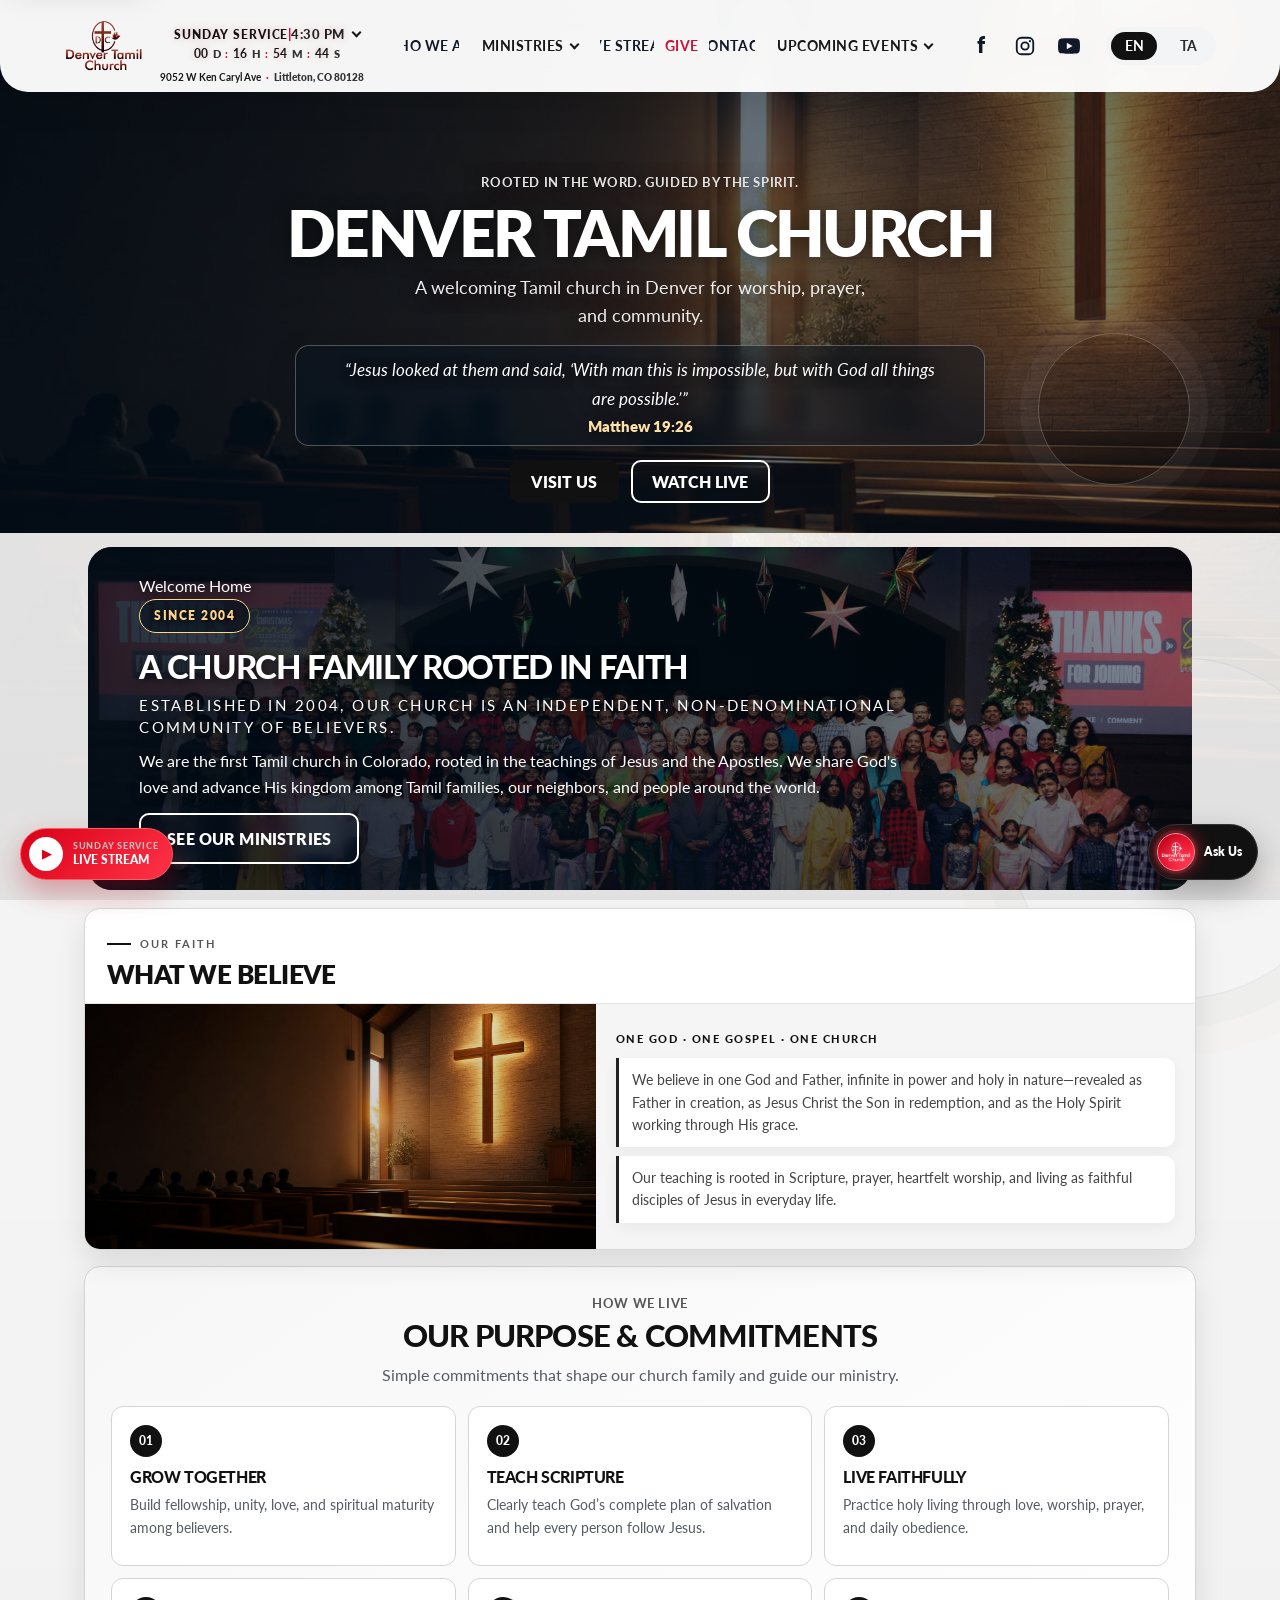
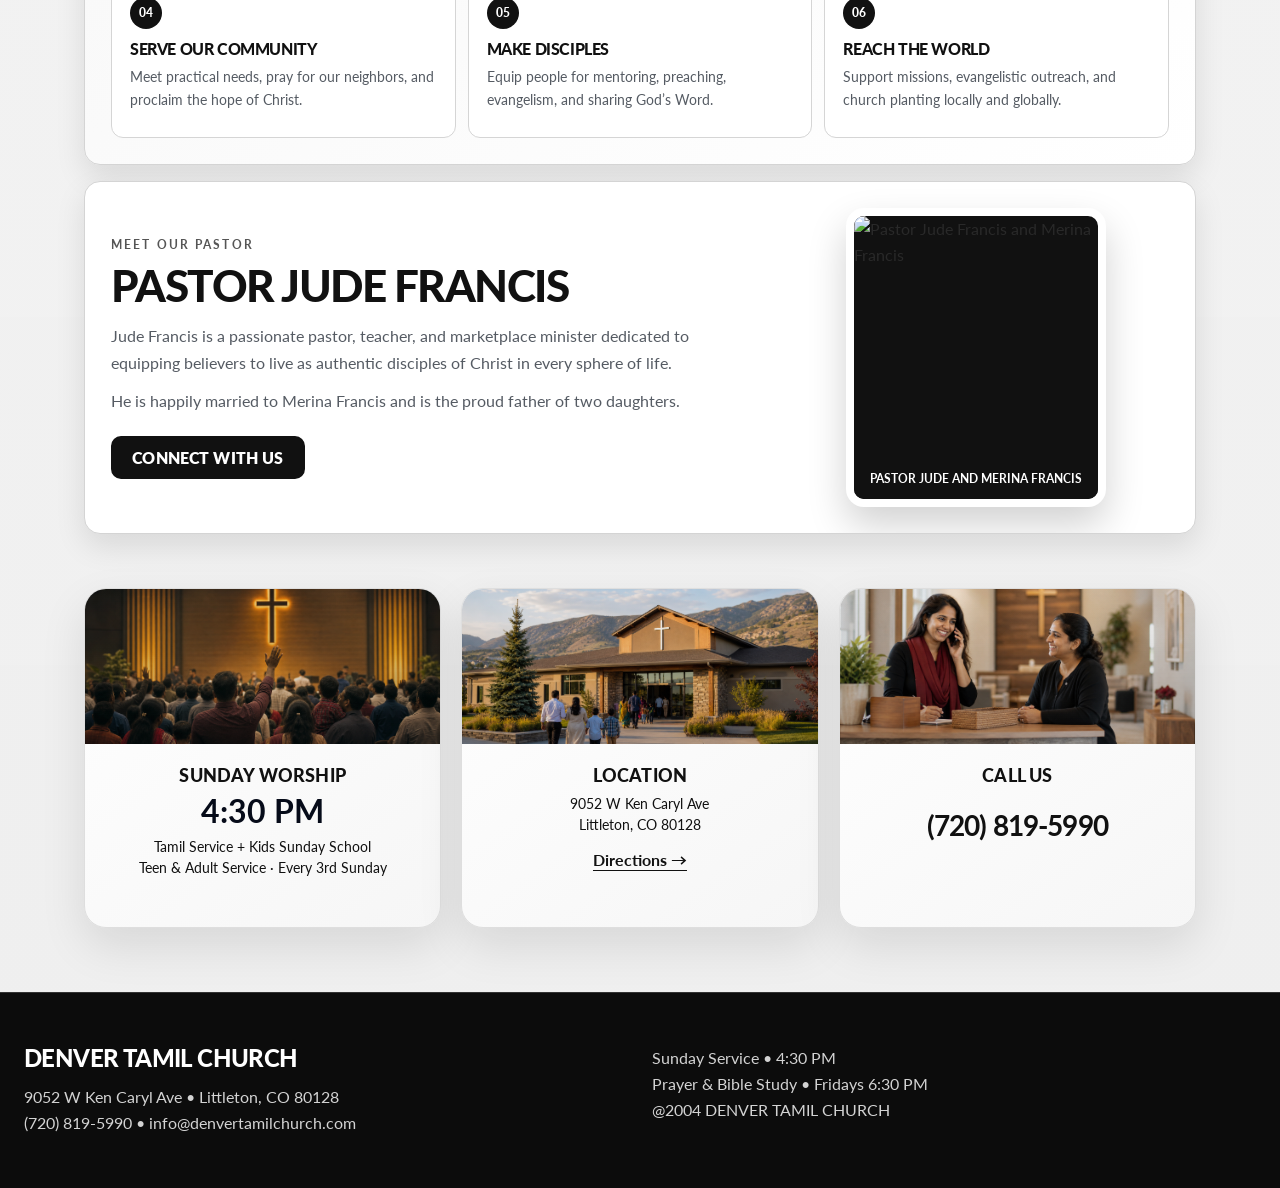
==== index.html @ b7443960 "832026" ====
<!DOCTYPE html>
<html lang="en">
  <head>
    <meta charset="UTF-8" />
    <meta name="viewport" content="width=device-width, initial-scale=1.0" />
    <title>Denver Tamil Church</title>
    <meta
      name="description"
      content="Denver Tamil Church is a welcoming Tamil church in Denver for worship, prayer, and community."
    />
    <link rel="preconnect" href="https://fonts.googleapis.com" />
    <link rel="preconnect" href="https://fonts.gstatic.com" crossorigin />
    <link
      href="https://fonts.googleapis.com/css2?family=Lato:wght@400;700;800;900&display=swap"
      rel="stylesheet"
    />
    <link rel="icon" href="favicon.ico" type="image/x-icon" />
    <link rel="stylesheet" href="styles.css" />
    <link rel="stylesheet" href="design-system.css" />
  </head>
  <body>
    <a class="skip-link" href="#main-content">Skip to content</a>
    <header class="hero">
      <div class="header-top">
        <div class="brand-wrapper">
          <a class="brand" href="index.html">
            <img class="logo" src="lOGO.png" alt="Denver Tamil Church logo" width="142" height="94" />
          </a>
        </div>
        <div class="lang-card">
            <button class="lang-btn active" type="button" data-lang="en">EN</button>
            <button class="lang-btn" type="button" data-lang="ta">TA</button>
        </div>
      </div>
      <nav class="navbar">
        <div class="nav-links">
          <a class="nav-link nav-link--active" href="index.html"><span class="lang" data-lang="en">Who We Are</span><span class="lang" data-lang="ta">நாங்கள் யார்</span></a>
          <a class="nav-link" href="missions.html"><span class="lang" data-lang="en">Missions and Ministries</span><span class="lang" data-lang="ta">மிஷன்கள் மற்றும் அமைச்சுகள்</span></a>
          <a class="nav-link" href="live.html"><span class="lang" data-lang="en">Live Stream</span><span class="lang" data-lang="ta">நேரலை</span></a>
          <a class="nav-link" href="give.html"><span class="lang" data-lang="en">GIVE</span><span class="lang" data-lang="ta">தானம்</span></a>
          <a class="nav-link" href="contact.html"><span class="lang" data-lang="en">Contact</span><span class="lang" data-lang="ta">தொடர்பு</span></a>
        </div>
        <div class="nav-actions">
          <div class="social-links">
            <a class="social-link" href="https://www.facebook.com/denver.tamilchurch01/" target="_blank" rel="noopener noreferrer" aria-label="Facebook">
              <span aria-hidden="true">f</span>
            </a>
            <a class="social-link" href="https://www.instagram.com/denver.tamilchurch01/" target="_blank" rel="noopener noreferrer" aria-label="Instagram">
              <span aria-hidden="true">★</span>
            </a>
            <a class="social-link" href="https://www.youtube.com/@TamilChurchDenver" target="_blank" rel="noopener noreferrer" aria-label="YouTube">
              <span aria-hidden="true">▶</span>
            </a>
          </div>
        </div>
      </nav>
      <div class="hero-content" id="home">
        <p class="eyebrow">
          <span class="lang" data-lang="en">Rooted in the Word. Guided by the Spirit.</span>
          <span class="lang" data-lang="ta">வாக்கில் வேர்தொடுத்து, ஆவியால் வழிநடத்தப்படுகிறது.</span>
        </p>
        <h1><span class="lang" data-lang="en">Denver Tamil Church</span><span class="lang" data-lang="ta">டென்வர் தமிழ் சமயம்</span></h1>
        <p class="hero-text">
          <span class="lang" data-lang="en">A welcoming Tamil church in Denver for worship, prayer, and community.</span>
          <span class="lang" data-lang="ta">வழிபாடு, பிரார்த்தனை மற்றும் சமூகத்திற்கான டென்வர் தமிழ் சமயம்.</span>
        </p>
        <blockquote class="hero-verse">
          <p>
            <span class="lang" data-lang="en">“Jesus looked at them and said, ‘With man this is impossible, but with God all things are possible.’”</span>
            <span class="lang" data-lang="ta">“இயேசு, அவர்களைப் பார்த்து: மனுஷரால் இது கூடாததுதான்; தேவனாலே எல்லாம் கூடும் என்றார்.”</span>
          </p>
          <cite><span class="lang" data-lang="en">Matthew 19:26</span><span class="lang" data-lang="ta">மத்தேயு 19:26</span></cite>
        </blockquote>
        <div class="hero-actions">
          <a href="contact.html" class="btn btn-primary">
            <span class="lang" data-lang="en">Visit Us</span>
            <span class="lang" data-lang="ta">எங்களை விசிட் செய்யவும்</span>
          </a>
          <a href="live.html" class="btn btn-secondary">
            <span class="lang" data-lang="en">Watch Live</span>
            <span class="lang" data-lang="ta">நேரலை பார்க்க</span>
          </a>
        </div>
      </div>
    </header>
    <main id="main-content">
      <section class="page-featured home-featured" aria-labelledby="church-family-title">
        <div class="page-featured-content">
          <p class="home-welcome-title"><span class="lang" data-lang="en">Welcome Home</span><span class="lang" data-lang="ta">வீட்டிற்கு வரவேற்கிறோம்</span></p>
          <span class="home-featured-badge"><span class="lang" data-lang="en">Since 2004</span><span class="lang" data-lang="ta">2004 முதல்</span></span>
          <h2 id="church-family-title"><span class="lang" data-lang="en">A church family rooted in faith</span><span class="lang" data-lang="ta">விசுவாசத்தில் வேரூன்றிய சபைக் குடும்பம்</span></h2>
          <p class="page-featured-caption"><span class="lang" data-lang="en">Established in 2004, our church is an independent, non-denominational community of believers.</span><span class="lang" data-lang="ta">2004 இல் நிறுவப்பட்ட எங்கள் சபை, தன்னாட்சி கொண்ட பிரிவுசாரா விசுவாசிகளின் சமூகமாகும்.</span></p>
          <p><span class="lang" data-lang="en">We are the first Tamil church in Colorado, rooted in the teachings of Jesus and the Apostles. We share God's love and advance His kingdom among Tamil families, our neighbors, and people around the world.</span><span class="lang" data-lang="ta">கொலராடோவின் முதல் தமிழ் சபையாக, இயேசுவின் போதனைகளில் வேரூன்றி, தமிழ் குடும்பங்கள், நமது அயலார் மற்றும் உலக மக்களிடையே தேவனுடைய அன்பைப் பகிர்கிறோம்.</span></p>
          <a class="btn btn-secondary" href="ministry.html">
            <span class="lang" data-lang="en">See Our Ministries</span>
            <span class="lang" data-lang="ta">எங்கள் ஊழியங்களைப் பாருங்கள்</span>
          </a>
        </div>
      </section>
      <section class="section live" id="live">
        <div class="live-content">
          <div>
            <p class="eyebrow"><span class="lang" data-lang="en">Live Stream</span><span class="lang" data-lang="ta">நேரலை</span></p>
            <h2><span class="lang" data-lang="en">Watch our live YouTube stream and recent worship service.</span><span class="lang" data-lang="ta">எங்கள் நேரலை YouTube சேனலும் சமீபத்திய வழிபாட்டு சேவையும் பாருங்கள்.</span></h2>
            <a class="btn btn-primary" href="https://www.youtube.com/@TamilChurchDenver/streams" target="_blank" rel="noopener noreferrer">
              <span class="btn-icon" aria-hidden="true">▶</span>
              <span class="lang" data-lang="en">Go to Live Stream</span>
              <span class="lang" data-lang="ta">நேரலைக்குச் செல்லவும்</span>
            </a>
          </div>
          <div class="live-details video-card">
            <a class="video-link" href="https://www.youtube.com/watch?v=2ilvyL0i358" target="_blank" rel="noopener noreferrer">
              <span class="live-badge"><span class="lang" data-lang="en">Upcoming</span><span class="lang" data-lang="ta">வரவிருக்கும்</span></span>
              <img class="live-thumbnail" src="https://img.youtube.com/vi/2ilvyL0i358/maxresdefault.jpg" alt="Latest Denver Tamil Church live stream" width="1280" height="720" loading="lazy" />
            </a>
            <div class="video-card-content">
              <h3><span class="lang" data-lang="en">Upcoming Sunday Service</span><span class="lang" data-lang="ta">அடுத்த ஞாயிற்றுக் கூட்டம்</span></h3>
              <p><span class="lang" data-lang="en">Scheduled worship from Tamil Church Denver on August 2, 2026.</span><span class="lang" data-lang="ta">2026 ஆகஸ்ட் 2 அன்று தமிழ் சர்ச்சு டென்வரில் திட்டமிடப்பட்ட வழிபாடு.</span></p>
              <a class="link-btn" href="https://www.youtube.com/@TamilChurchDenver/streams" target="_blank" rel="noopener noreferrer">
                <span class="btn-icon" aria-hidden="true">▶</span>
                <span class="lang" data-lang="en">Open Stream Page</span>
                <span class="lang" data-lang="ta">நேரலை பக்கத்தை திறக்கவும்</span>
              </a>
            </div>
          </div>
        </div>
      </section>
      <section class="quick-info" aria-label="Church quick information">
        <article class="quick-info-card">
          <span class="quick-info-icon" aria-hidden="true">◷</span>
          <h2><span class="lang" data-lang="en">Sunday Worship</span><span class="lang" data-lang="ta">ஞாயிறு ஆராதனை</span></h2>
          <strong>4:30 PM</strong>
          <p><span class="lang" data-lang="en">Tamil Service + Kids Sunday School<br />Teen &amp; Adult Service · Every 3rd Sunday</span><span class="lang" data-lang="ta">தமிழ் ஆராதனை + குழந்தைகள் ஞாயிறு பள்ளி<br />இளைஞர் மற்றும் பெரியோர் ஆராதனை · ஒவ்வொரு 3-வது ஞாயிறு</span></p>
        </article>
        <article class="quick-info-card">
          <span class="quick-info-icon" aria-hidden="true">⌖</span>
          <h2><span class="lang" data-lang="en">Location</span><span class="lang" data-lang="ta">இடம்</span></h2>
          <p>9052 W Ken Caryl Ave<br />Littleton, CO 80128</p>
          <a href="https://www.google.com/maps/search/?api=1&amp;query=9052+W+Ken+Caryl+Ave%2C+Littleton%2C+CO+80128" target="_blank" rel="noopener noreferrer"><span class="lang" data-lang="en">Directions →</span><span class="lang" data-lang="ta">வழிகாட்டுதல் →</span></a>
        </article>
        <article class="quick-info-card">
          <span class="quick-info-icon" aria-hidden="true">☎</span>
          <h2><span class="lang" data-lang="en">Call Us</span><span class="lang" data-lang="ta">எங்களை அழையுங்கள்</span></h2>
          <a class="quick-info-phone" href="tel:+17208195990">(720) 819-5990</a>
        </article>
      </section>
      <section class="section features">
        <article class="feature-card" tabindex="0">
          <span class="card-icon" aria-hidden="true">🙏</span>
          <h3><span class="lang" data-lang="en">Sunday Service</span><span class="lang" data-lang="ta">ஞாயிற்றுக் கூட்டம்</span></h3>
          <p><span class="lang" data-lang="en">4:30 PM · Tamil worship and kids ministry.</span><span class="lang" data-lang="ta">மாலை 4:30 · தமிழ் வழிபாடு மற்றும் குழந்தைகள் சேவை.</span></p>
          <a class="card-action" href="#home-beliefs"><span class="lang" data-lang="en">Learn More</span><span class="lang" data-lang="ta">மேலும்</span></a>
        </article>
        <article class="feature-card" tabindex="0">
          <span class="card-icon" aria-hidden="true">▶</span>
          <h3><span class="lang" data-lang="en">Live Stream</span><span class="lang" data-lang="ta">நேரலை</span></h3>
          <p><span class="lang" data-lang="en">Watch worship, prayer, and teaching online.</span><span class="lang" data-lang="ta">வழிபாடு, பிரார்த்தனை மற்றும் போதனையை ஆன்லைனில் பாருங்கள்.</span></p>
          <a class="card-action" href="#live"><span class="lang" data-lang="en">Watch</span><span class="lang" data-lang="ta">பார்க்க</span></a>
        </article>
        <article class="feature-card" tabindex="0">
          <span class="card-icon" aria-hidden="true">🤝</span>
          <h3><span class="lang" data-lang="en">Outreach</span><span class="lang" data-lang="ta">விரிவுரை</span></h3>
          <p><span class="lang" data-lang="en">Serving Denver families with care and prayer.</span><span class="lang" data-lang="ta">பாராமரிப்பு மற்றும் பிரார்த்தனை மூலம் டென்வர் குடும்பங்களுக்கு சேவை செய்கிறோம்.</span></p>
          <a class="card-action" href="contact.html?subject=Mission#contact-form"><span class="lang" data-lang="en">Get Involved</span><span class="lang" data-lang="ta">சேர</span></a>
        </article>
      </section>
      <section class="section about" id="about">
        <div class="section-heading">
          <p class="eyebrow"><span class="lang" data-lang="en">Who We Are</span><span class="lang" data-lang="ta">நாங்கள் யார்</span></p>
          <h2><span class="lang" data-lang="en">A Tamil church in Denver for worship, prayer, and service.</span><span class="lang" data-lang="ta">வழிபாடு, பிரார்த்தனை மற்றும் சேவைக்காக டென்வரில் ஒரு தமிழ் சமயம்.</span></h2>
        </div>
        <div class="split-grid">
          <div>
            <p>
              <span class="lang" data-lang="en">We are a welcoming church where individuals and families grow in faith together.</span>
              <span class="lang" data-lang="ta">நாங்கள் தனிநபர்கள் மற்றும் குடும்பங்கள் ஒன்றாக நம்பிக்கையில் வளர கூடிய வரவேற்பு சமயம்.</span>
            </p>
            <p>
              <span class="lang" data-lang="en">Join us for real worship, clear teaching, and caring fellowship.</span>
              <span class="lang" data-lang="ta">உண்மையான வழிபாடு, தெளிவான போதிப்பு மற்றும் பராமரிக்கும் ஒன்றிணைப்பு ஆகியவற்றுக்கு எங்களைச் சேருங்கள்.</span>
            </p>
          </div>
          <div class="about-card">
            <h3><span class="lang" data-lang="en">Our Focus</span><span class="lang" data-lang="ta">எங்கள் கவனம்</span></h3>
            <ul>
              <li><span class="lang" data-lang="en">Worship with heart</span><span class="lang" data-lang="ta">இதயமுள்ள வழிபாடு</span></li>
              <li><span class="lang" data-lang="en">Prayer-led ministry</span><span class="lang" data-lang="ta">பிரார்த்தனை வழிநடத்தும் சேவை</span></li>
              <li><span class="lang" data-lang="en">Kids and youth growth</span><span class="lang" data-lang="ta">குழந்தைகள் மற்றும் இளைஞர் வளர்ச்சி</span></li>
              <li><span class="lang" data-lang="en">Serving neighbors in love</span><span class="lang" data-lang="ta">அண்மைக்குள்ளவர்களை நேசத்துடன் சேவை செய்தல்</span></li>
            </ul>
          </div>
        </div>
      </section>
      <section class="section services" id="services">
        <div class="section-heading">
          <p class="eyebrow"><span class="lang" data-lang="en">Service Times</span><span class="lang" data-lang="ta">சேவை நேரங்கள்</span></p>
          <h2><span class="lang" data-lang="en">Worship, prayer, and study for every age.</span><span class="lang" data-lang="ta">ஒவ்வொரு வயதிற்கும் வழிபாடு, பிரார்த்தனை மற்றும் படிப்பு.</span></h2>
        </div>
        <div class="service-grid">
          <article class="service-card" tabindex="0">
            <span class="card-icon" aria-hidden="true">⛪</span>
            <h3><span class="lang" data-lang="en">Sunday Worship</span><span class="lang" data-lang="ta">ஞாயிற்றுக்கிழமை வழிபாடு</span></h3>
            <p>4:30 PM</p>
            <span class="lang" data-lang="en">Tamil service with Kids Sunday School.</span>
            <span class="lang" data-lang="ta">குழந்தைகள் பாடத்துடன் தமிழ் சேவை.</span>
            <a class="card-action" href="#services"><span class="lang" data-lang="en">Details</span><span class="lang" data-lang="ta">விவரம்</span></a>
          </article>
          <article class="service-card" tabindex="0">
            <span class="card-icon" aria-hidden="true">🕊️</span>
            <h3><span class="lang" data-lang="en">Prayer & Study</span><span class="lang" data-lang="ta">பிரார்த்தனை மற்றும் படிப்பு</span></h3>
            <p>Fridays · 6:30 PM</p>
            <span class="lang" data-lang="en">Pray together and grow in God’s Word.</span>
            <span class="lang" data-lang="ta">கடவுளின் வார்த்தையில் ஒன்றாக பிரார்த்தனை செய்து வளருங்கள்.</span>
            <a class="card-action" href="contact.html"><span class="lang" data-lang="en">Join Us</span><span class="lang" data-lang="ta">இணையுங்கள்</span></a>
          </article>
          <article class="service-card" tabindex="0">
            <span class="card-icon" aria-hidden="true">👨‍👩‍👧‍👦</span>
            <h3><span class="lang" data-lang="en">Family & Youth</span><span class="lang" data-lang="ta">குடும்பம் & இளைஞர்</span></h3>
            <p><span class="lang" data-lang="en">Monthly groups</span><span class="lang" data-lang="ta">மாதாந்திர குழுக்கள்</span></p>
            <span class="lang" data-lang="en">Care, fellowship, and Biblical teaching.</span>
            <span class="lang" data-lang="ta">பராமரிப்பு, கூட்டு வாழ்வு மற்றும் பைபிள் போதனை.</span>
            <a class="card-action" href="contact.html?subject=General%20Ministry%20Request#contact-form"><span class="lang" data-lang="en">Get Involved</span><span class="lang" data-lang="ta">பங்கேற்க</span></a>
          </article>
        </div>
      </section>
      <div class="home-who-content">
        <section class="home-beliefs" id="home-beliefs">
          <div class="home-who-heading">
            <p class="eyebrow"><span class="lang" data-lang="en">Our Faith</span><span class="lang" data-lang="ta">எங்கள் விசுவாசம்</span></p>
            <h2><span class="lang" data-lang="en">What We Believe</span><span class="lang" data-lang="ta">நாங்கள் நம்புவது</span></h2>
          </div>
          <div class="home-beliefs-layout">
            <div class="home-beliefs-image" role="img" aria-label="Cross inside a church sanctuary"></div>
            <div class="home-beliefs-copy">
              <span class="home-who-kicker"><span class="lang" data-lang="en">One God · One Gospel · One Church</span><span class="lang" data-lang="ta">ஒரே தேவன் · ஒரே சுவிசேஷம் · ஒரே சபை</span></span>
              <p><span class="lang" data-lang="en">We believe in one God and Father, infinite in power and holy in nature—revealed as Father in creation, as Jesus Christ the Son in redemption, and as the Holy Spirit working through His grace.</span><span class="lang" data-lang="ta">வல்லமையில் எல்லையற்றவரும் இயல்பில் பரிசுத்தருமான ஒரே தேவனையும் பிதாவையும் நாங்கள் நம்புகிறோம்—படைப்பில் பிதாவாகவும், மீட்பில் குமாரனாகிய இயேசு கிறிஸ்துவாகவும், கிருபையில் பரிசுத்த ஆவியாகவும் அவர் வெளிப்படுகிறார்.</span></p>
              <p><span class="lang" data-lang="en">Our teaching is rooted in Scripture, prayer, heartfelt worship, and living as faithful disciples of Jesus in everyday life.</span><span class="lang" data-lang="ta">எங்கள் போதனை வேதாகமம், ஜெபம், இதயப்பூர்வமான ஆராதனை மற்றும் அன்றாட வாழ்வில் இயேசுவின் உண்மையான சீடர்களாக வாழ்வதில் வேரூன்றியுள்ளது.</span></p>
            </div>
          </div>
        </section>

        <section class="home-commitments">
          <div class="home-who-heading">
            <p class="eyebrow"><span class="lang" data-lang="en">How We Live</span><span class="lang" data-lang="ta">நாங்கள் வாழும் விதம்</span></p>
            <h2><span class="lang" data-lang="en">Our Purpose & Commitments</span><span class="lang" data-lang="ta">எங்கள் நோக்கம் மற்றும் அர்ப்பணிப்புகள்</span></h2>
            <p><span class="lang" data-lang="en">Simple commitments that shape our church family and guide our ministry.</span><span class="lang" data-lang="ta">எங்கள் சபைக் குடும்பத்தை வடிவமைத்து ஊழியத்தை வழிநடத்தும் எளிய அர்ப்பணிப்புகள்.</span></p>
          </div>
          <div class="home-commitment-grid">
            <article><span>01</span><h3><span class="lang" data-lang="en">Grow Together</span><span class="lang" data-lang="ta">ஒன்றாக வளர்வோம்</span></h3><p><span class="lang" data-lang="en">Build fellowship, unity, love, and spiritual maturity among believers.</span><span class="lang" data-lang="ta">விசுவாசிகளிடையே ஐக்கியம், ஒற்றுமை, அன்பு மற்றும் ஆவிக்குரிய முதிர்ச்சியை வளர்ப்போம்.</span></p></article>
            <article><span>02</span><h3><span class="lang" data-lang="en">Teach Scripture</span><span class="lang" data-lang="ta">வேதாகமத்தை போதிப்போம்</span></h3><p><span class="lang" data-lang="en">Clearly teach God’s complete plan of salvation and help every person follow Jesus.</span><span class="lang" data-lang="ta">தேவனுடைய முழுமையான இரட்சிப்பின் திட்டத்தை தெளிவாக போதித்து ஒவ்வொருவரும் இயேசுவைப் பின்பற்ற உதவுவோம்.</span></p></article>
            <article><span>03</span><h3><span class="lang" data-lang="en">Live Faithfully</span><span class="lang" data-lang="ta">உண்மையுடன் வாழ்வோம்</span></h3><p><span class="lang" data-lang="en">Practice holy living through love, worship, prayer, and daily obedience.</span><span class="lang" data-lang="ta">அன்பு, ஆராதனை, ஜெபம் மற்றும் அன்றாட கீழ்ப்படிதலின் மூலம் பரிசுத்தமாக வாழ்வோம்.</span></p></article>
            <article><span>04</span><h3><span class="lang" data-lang="en">Serve Our Community</span><span class="lang" data-lang="ta">சமூகத்திற்கு சேவை செய்வோம்</span></h3><p><span class="lang" data-lang="en">Meet practical needs, pray for our neighbors, and proclaim the hope of Christ.</span><span class="lang" data-lang="ta">நடைமுறை தேவைகளை சந்தித்து, அயலாருக்காக ஜெபித்து, கிறிஸ்துவின் நம்பிக்கையை அறிவிப்போம்.</span></p></article>
            <article><span>05</span><h3><span class="lang" data-lang="en">Make Disciples</span><span class="lang" data-lang="ta">சீடர்களை உருவாக்குவோம்</span></h3><p><span class="lang" data-lang="en">Equip people for mentoring, preaching, evangelism, and sharing God’s Word.</span><span class="lang" data-lang="ta">வழிகாட்டுதல், பிரசங்கம், சுவிசேஷம் மற்றும் தேவ வார்த்தையை பகிர்வதற்கு மக்களை ஆயத்தப்படுத்துவோம்.</span></p></article>
            <article><span>06</span><h3><span class="lang" data-lang="en">Reach the World</span><span class="lang" data-lang="ta">உலகை சென்றடைவோம்</span></h3><p><span class="lang" data-lang="en">Support missions, evangelistic outreach, and church planting locally and globally.</span><span class="lang" data-lang="ta">உள்ளூரிலும் உலகளாவிய அளவிலும் மிஷன், சுவிசேஷ சேவை மற்றும் சபை நிறுவுதலை ஆதரிப்போம்.</span></p></article>
          </div>
        </section>

        <section class="home-pastor">
          <div class="home-pastor-copy">
            <p class="eyebrow"><span class="lang" data-lang="en">Meet Our Pastor</span><span class="lang" data-lang="ta">எங்கள் போதகரை சந்தியுங்கள்</span></p>
            <h2><span class="lang" data-lang="en">Pastor Jude Francis</span><span class="lang" data-lang="ta">போதகர் ஜூட் பிரான்சிஸ்</span></h2>
            <p><span class="lang" data-lang="en">Jude Francis is a passionate pastor, teacher, and marketplace minister dedicated to equipping believers to live as authentic disciples of Christ in every sphere of life.</span><span class="lang" data-lang="ta">ஜூட் பிரான்சிஸ் ஒரு ஆர்வமுள்ள போதகர், ஆசிரியர் மற்றும் பணியிட ஊழியர். வாழ்க்கையின் ஒவ்வொரு துறையிலும் கிறிஸ்துவின் உண்மையான சீடர்களாக வாழ விசுவாசிகளை ஆயத்தப்படுத்துவதில் அர்ப்பணிப்புடன் உள்ளார்.</span></p>
            <p><span class="lang" data-lang="en">He is happily married to Merina Francis and is the proud father of two daughters.</span><span class="lang" data-lang="ta">அவர் மெரினா பிரான்சிஸை மணந்தவர்; இரண்டு மகள்களின் பெருமைமிகு தந்தை.</span></p>
            <a class="btn btn-primary" href="contact.html#contact-form"><span class="lang" data-lang="en">Connect With Us</span><span class="lang" data-lang="ta">எங்களுடன் இணையுங்கள்</span></a>
          </div>
          <figure class="home-pastor-photo">
            <img src="https://www.denvertamilchurch.com/assets/images/Jude-Merina.jpg" alt="Pastor Jude Francis and Merina Francis" width="800" height="800" loading="lazy" />
            <figcaption><span class="lang" data-lang="en">Pastor Jude and Merina Francis</span><span class="lang" data-lang="ta">போதகர் ஜூட் மற்றும் மெரினா பிரான்சிஸ்</span></figcaption>
          </figure>
        </section>
      </div>
    </main>
    <footer class="footer" id="contact">
      <div>
        <h2>Denver Tamil Church</h2>
        <p><span class="lang" data-lang="en">9052 W Ken Caryl Ave • Littleton, CO 80128</span><span class="lang" data-lang="ta">9052 W Ken Caryl Ave • லிட்ட்ல்டன், CO 80128</span></p>
        <p>(720) 819-5990 • info@denvertamilchurch.com</p>
      </div>
      <div>
        <p><span class="lang" data-lang="en">Sunday Service • 4:30 PM</span><span class="lang" data-lang="ta">ஞாயிற்றுக்கிழமை சேவை • மாலை 4:30</span></p>
        <p><span class="lang" data-lang="en">Prayer & Bible Study • Fridays 6:30 PM</span><span class="lang" data-lang="ta">பிரார்த்தனை மற்றும் பைபிள் பயிற்சி • வெள்ளி மாலை 6:30</span></p>
        <p>@2004 DENVER TAMIL CHURCH</p>
      </div>
    </footer>
    <script src="script.js"></script>
  </body>
</html>
---- styles.css ----
:root {
  --bg: #eef6ff;
  --surface: #ffffff;
  --surface-soft: #f8fbff;
  --text: #0f172a;
  --muted: #475569;
  --primary: #2563eb;
  --primary-dark: #1d4ed8;
  --accent: #7c3aed;
  --border: #dbe7f0;
}
* {
  box-sizing: border-box;
  margin: 0;
  padding: 0;
}
body {
  font-family: 'Inter', sans-serif;
  color: var(--text);
  background: radial-gradient(circle at top, rgba(59, 130, 246, 0.14), rgba(255, 255, 255, 0.8)), var(--bg);
  line-height: 1.75;
  font-size: 16px;
  opacity: 0;
  transition: opacity 0.3s ease;
}
html {
  scroll-behavior: smooth;
}
img {
  max-width: 100%;
  display: block;
}
a {
  transition: color 0.2s ease, opacity 0.2s ease, transform 0.2s ease;
}
a:hover {
  opacity: 0.88;
}
.hero {
  position: relative;
  min-height: 100vh;
  display: flex;
  flex-direction: column;
  justify-content: center;
  background: linear-gradient(180deg, rgba(18, 25, 38, 0.76), rgba(18, 25, 38, 0.68)),
    url('https://images.unsplash.com/photo-1500530855697-b586d89ba3ee?auto=format&fit=crop&w=1620&q=80') center center / cover no-repeat;
  background-size: cover;
  background-blend-mode: overlay;
  color: white;
  padding: 24px 24px 40px;
}
main {
  max-width: 1120px;
  margin: 0 auto;
  padding: 0 18px 64px;
}
.page-header {
  background: linear-gradient(180deg, rgba(248, 250, 252, 0.96), rgba(255, 255, 255, 0.94));
  border-bottom: 1px solid rgba(148, 163, 184, 0.16);
  padding-bottom: 18px;
}
.page-nav {
  max-width: 1120px;
  margin: 0 auto;
  display: flex;
  justify-content: space-between;
  align-items: center;
  gap: 14px;
  padding: 14px 16px;
  background: rgba(255, 255, 255, 0.88);
  border-radius: 999px;
  border: 1px solid rgba(148, 163, 184, 0.16);
  box-shadow: 0 16px 40px rgba(15, 23, 42, 0.06);
  backdrop-filter: blur(12px);
}
.page-hero {
  max-width: 860px;
  margin: 0 auto 24px;
  text-align: center;
  padding: 24px 22px;
  background: linear-gradient(180deg, rgba(255, 255, 255, 0.98), rgba(248, 250, 252, 0.96));
  border: 1px solid rgba(148, 163, 184, 0.14);
  border-radius: 24px;
  box-shadow: 0 20px 60px rgba(15, 23, 42, 0.08);
}
.page-home-link {
  display: inline-flex;
  align-items: center;
  gap: 8px;
  color: var(--primary-dark);
  text-decoration: none;
  font-size: 0.92rem;
  margin-bottom: 12px;
  padding: 8px 12px;
  border-radius: 999px;
  background: rgba(37, 99, 235, 0.06);
}
.page-home-link:hover {
  color: var(--primary);
  background: rgba(37, 99, 235, 0.12);
}
.page-home-link span.icon {
  font-size: 0.95rem;
  line-height: 1;
}
.page-hero h1 {
  font-size: clamp(2.2rem, 3.5vw, 3.8rem);
  margin-bottom: 16px;
  letter-spacing: -0.04em;
}
.page-hero p {
  color: var(--muted);
  font-size: 0.98rem;
  max-width: 700px;
  margin: 0 auto;
}
.page-featured {
  max-width: 1120px;
  margin: 0 auto 34px;
  position: relative;
  border-radius: 32px;
  overflow: hidden;
  min-height: 260px;
  display: grid;
  align-items: center;
  background: url('https://images.unsplash.com/photo-1506084868230-bb9d95c24759?auto=format&fit=crop&w=1400&q=80') center/cover no-repeat;
}
.page-featured::after {
  content: '';
  position: absolute;
  inset: 0;
  background: linear-gradient(180deg, rgba(15, 23, 42, 0.32), rgba(15, 23, 42, 0.16));
}
.page-featured-bg {
  position: absolute;
  inset: 0;
  z-index: 0;
  background-position: center;
  background-size: cover;
  background-repeat: no-repeat;
  opacity: 0;
  transition: opacity 1.2s ease;
}
.page-featured-bg.active {
  opacity: 1;
}
.page-featured-content,
.page-hero {
  opacity: 0;
  transform: translateY(24px);
  transition: opacity 0.8s ease, transform 0.8s ease;
}
.is-loaded .page-featured-content,
.is-loaded .page-hero {
  opacity: 1;
  transform: translateY(0);
}
.page-featured-content {
  position: relative;
  z-index: 1;
  padding: 36px 42px;
  color: white;
}
.page-featured h2 {
  font-size: clamp(2rem, 2.6vw, 3.4rem);
  margin-bottom: 14px;
  letter-spacing: -0.04em;
}
.page-featured-caption {
  display: inline-block;
  margin-bottom: 16px;
  color: rgba(255, 255, 255, 0.82);
  font-size: 0.95rem;
  text-transform: uppercase;
  letter-spacing: 0.16em;
}
.page-featured p {
  max-width: 760px;
  color: rgba(255, 255, 255, 0.94);
  line-height: 1.8;
}
.page-featured .btn {
  margin-top: 22px;
  padding: 14px 26px;
}
.home-featured {
  margin: 18px auto 24px;
  min-height: 0;
}
.home-featured .page-featured-content {
  max-width: 880px;
  padding-block: clamp(34px, 5vw, 60px);
}
.home-featured-badge {
  display: inline-flex;
  align-items: center;
  min-height: 34px;
  margin-bottom: 15px;
  padding: 7px 14px;
  border: 1px solid rgba(246, 204, 132, .7);
  border-radius: 999px;
  color: #f6cc84;
  font-size: .72rem;
  font-weight: 800;
  letter-spacing: .13em;
  text-transform: uppercase;
}
.hero-content {
  max-width: 760px;
  margin: 160px auto 0;
  text-align: center;
  padding: 0 10px;
}
.features,
.service-grid,
.event-grid,
.detail-grid {
  display: grid;
  gap: 24px;
}
.features {
  grid-template-columns: repeat(3, minmax(0, 1fr));
  margin: 0 auto;
  padding: 0 18px 40px;
}
.service-grid,
.event-grid {
  grid-template-columns: repeat(3, minmax(0, 1fr));
  margin: 0 auto;
}
.detail-grid {
  grid-template-columns: repeat(2, minmax(0, 1fr));
  margin: 0 auto;
  max-width: 1120px;
  padding: 0 18px;
}
.feature-card,
.service-card,
.event-card,
.detail-card {
  background: linear-gradient(180deg, rgba(255,255,255,0.98), rgba(250,250,252,0.98));
  border: 1px solid rgba(148, 163, 184, 0.12);
  border-radius: 20px;
  padding: 22px;
  box-shadow: 0 8px 30px rgba(15, 23, 42, 0.06);
  position: relative;
  overflow: visible;
  transition: transform 0.28s cubic-bezier(.2,.9,.2,1), box-shadow 0.28s ease, border-color 0.28s ease;
}
.feature-card h3,
.service-card h3,
.event-card h3,
.detail-card h2 {
  margin-bottom: 12px;
  font-size: 1.16rem;
  display: flex;
  align-items: center;
  gap: 12px;
}
.feature-card p,
.service-card p,
.event-card p,
.detail-card p,
.feature-card span,
.service-card span,
.event-card span,
.detail-card span {
  color: var(--muted);
  line-height: 1.8;
}

.feature-card::before,
.service-card::before,
.event-card::before {
  content: '';
  position: absolute;
  left: -2px;
  top: 12px;
  bottom: 12px;
  width: 6px;
  border-radius: 6px;
  background: linear-gradient(180deg, rgba(37,99,235,0.9), rgba(124,58,237,0.9));
  box-shadow: 0 6px 18px rgba(37,99,235,0.06);
}

.card-icon {
  display: inline-flex;
  align-items: center;
  justify-content: center;
  width: 42px;
  height: 42px;
  border-radius: 10px;
  background: linear-gradient(135deg, rgba(37,99,235,0.12), rgba(124,58,237,0.08));
  color: var(--primary-dark);
  font-weight: 800;
  font-size: 1.05rem;
}

.feature-card:hover,
.service-card:hover,
.event-card:hover,
.feature-card:focus-within,
.service-card:focus-within,
.event-card:focus-within {
  transform: translateY(-6px) scale(1.01);
  box-shadow: 0 28px 80px rgba(15,23,42,0.12);
  border-color: rgba(124,58,237,0.22);
}

.feature-card .card-action,
.service-card .card-action,
.event-card .card-action {
  display: inline-flex;
  align-items: center;
  gap: 10px;
  margin-top: 14px;
  padding: 10px 14px;
  border-radius: 999px;
  text-decoration: none;
  background: rgba(124,58,237,0.06);
  color: var(--primary-dark);
  font-weight: 700;
  transition: background 0.18s ease, transform 0.18s ease;
}
.feature-card .card-action:hover { transform: translateY(-2px); background: rgba(124,58,237,0.12); }
.service-card,
.event-card,
.detail-card {
  min-height: 220px;
}
.feature-card {
  min-height: 170px;
}
.event-card .link-btn,
.detail-card .link-btn,
.feature-card .link-btn {
  margin-top: 18px;
}
.page-nav .nav-links a {
  color: var(--text);
  padding: 12px 16px;
  border-radius: 999px;
  border: 1px solid transparent;
  transition: background 0.2s ease, color 0.2s ease, border-color 0.2s ease;
}
.page-nav .nav-links a:hover {
  color: var(--primary-dark);
  background: rgba(37, 99, 235, 0.08);
  border-color: rgba(37, 99, 235, 0.16);
}
.page-nav .lang-switch {
  border-color: rgba(148, 163, 184, 0.22);
}
.page-section {
  padding-top: 38px;
}
.page-footer {
  background: #111827;
  color: white;
  padding: 42px 24px;
}
.page-footer h2,
.page-footer p,
.page-footer span {
  color: white;
}
.header-top {
  position: relative;
  width: 100%;
  max-width: 1120px;
  margin: 0 auto;
  display: flex;
  justify-content: space-between;
  align-items: center;
  padding: 14px 0;
  z-index: 1001;
  background: transparent;
  border-radius: 0;
  border: none;
}
.navbar,
.page-nav {
  max-width: 1120px;
  margin: 0 auto;
  display: flex;
  justify-content: space-between;
  align-items: center;
  gap: 18px;
}
.navbar {
  width: 100%;
  position: relative;
  top: auto;
  left: auto;
  transform: none;
  z-index: 1000;
  background: rgba(15, 23, 42, 0.32);
  border: 1px solid rgba(255, 255, 255, 0.18);
  backdrop-filter: blur(16px);
  padding: 14px 18px;
  border-radius: 999px;
}
.brand {
  display: inline-flex;
  align-items: center;
  gap: 12px;
  color: white;
  text-decoration: none;
}
.brand-text {
  display: flex;
  flex-direction: column;
  line-height: 1.05;
  font-weight: 700;
}
.brand-text .lang[data-lang="ta"] {
  font-size: 0.9rem;
  opacity: 0.85;
}
.lang-card {
  display: inline-flex;
  align-items: center;
  gap: 8px;
  background: rgba(255, 255, 255, 0.12);
  padding: 8px 14px;
  border-radius: 999px;
  border: 1px solid rgba(255, 255, 255, 0.18);
}
.lang-card .lang-btn {
  background: transparent;
  border: none;
  color: white;
  opacity: 0.88;
  padding: 6px 10px;
}
.lang-card .lang-btn.active,
.lang-card .lang-btn:hover {
  background: rgba(255, 255, 255, 0.16);
  opacity: 1;
}
.logo {
  height: 48px;
  width: auto;
}
.nav-links {
  display: flex;
  flex-wrap: wrap;
  gap: 14px;
  padding: 0;
}
.nav-links a {
  color: #f8fafc;
  text-decoration: none;
  font-weight: 700;
  padding: 10px 16px;
  border-radius: 999px;
  transition: background 0.2s ease, color 0.2s ease;
  white-space: nowrap;
}
.nav-links a:hover,
.nav-link--cta {
  background: rgba(255, 255, 255, 0.18);
  color: white;
}
.nav-link--cta {
  border: 1px solid rgba(255,255,255,0.4);
  color: #f43f5e;
}
.nav-link--cta:hover {
  background: rgba(244, 63, 94, 0.18);
  color: #fff;
}
.page-nav .nav-links a {
  color: var(--text);
  padding: 8px 10px;
  font-size: 0.92rem;
}
.nav-actions {
  display: flex;
  align-items: center;
  gap: 14px;
}
.social-links {
  display: flex;
  align-items: center;
  gap: 10px;
}
.social-link {
  display: inline-flex;
  align-items: center;
  justify-content: center;
  width: 34px;
  height: 34px;
  border-radius: 999px;
  background: rgba(255, 255, 255, 0.12);
  color: white;
  text-decoration: none;
  font-size: 0.95rem;
  font-weight: 700;
  opacity: 0.88;
  transition: transform 0.2s ease, background 0.2s ease, opacity 0.2s ease;
}
.social-link:hover {
  opacity: 1;
  transform: translateY(-1px);
  background: rgba(255, 255, 255, 0.18);
}
.lang-switch {
  display: inline-flex;
  align-items: center;
  gap: 6px;
  padding: 6px 10px;
  border-radius: 999px;
  border: 1px solid rgba(148, 163, 184, 0.24);
  background: rgba(255, 255, 255, 0.16);
}
.page-nav .lang-switch {
  background: rgba(255, 255, 255, 0.96);
}
.lang-btn {
  background: transparent;
  border: none;
  color: var(--text);
  padding: 8px 12px;
  min-width: 46px;
  border-radius: 999px;
  font-size: 0.85rem;
  font-weight: 700;
  cursor: pointer;
  transition: background 0.2s ease, color 0.2s ease, opacity 0.2s ease;
}
.page-nav .lang-btn {
  color: var(--text);
}
.lang-card .lang-btn {
  color: white;
  opacity: 0.9;
}
.lang-btn.active,
.lang-btn:hover {
  background: rgba(255, 255, 255, 0.92);
}
.page-nav .lang-btn.active,
.page-nav .lang-btn:hover {
  background: rgba(37, 99, 235, 0.08);
}
.lang {
  display: none;
}
.lang[data-lang="en"] {
  display: inline;
}
.hero-content {
  max-width: 760px;
  margin: 160px auto 0;
  text-align: center;
  padding: 0 12px;
}
.eyebrow {
  text-transform: uppercase;
  letter-spacing: 0.22em;
  color: #93c5fd;
  font-size: 0.82rem;
  font-weight: 700;
  margin-bottom: 18px;
}
.hero h1 {
  font-size: clamp(3rem, 5vw, 5.2rem);
  margin-bottom: 18px;
  letter-spacing: -0.04em;
}
.hero-text {
  font-size: 1.08rem;
  color: rgba(255, 255, 255, 0.92);
  margin-bottom: 32px;
}
.hero-actions {
  display: flex;
  justify-content: center;
  gap: 16px;
  flex-wrap: wrap;
}
.btn {
  display: inline-flex;
  align-items: center;
  gap: 10px;
  padding: 14px 24px;
  border-radius: 999px;
  text-decoration: none;
  font-weight: 700;
  transition: transform 0.2s ease, box-shadow 0.2s ease;
}
.btn-icon {
  display: inline-flex;
  align-items: center;
  justify-content: center;
  width: 1.6em;
  height: 1.6em;
  border-radius: 999px;
  background: rgba(255, 255, 255, 0.18);
  color: white;
  font-size: 0.9rem;
}
.btn:hover {
  transform: translateY(-2px);
  box-shadow: 0 14px 30px rgba(0, 0, 0, 0.14);
}
.btn-primary {
  background: var(--primary);
  color: white;
}
.btn-secondary {
  background: rgba(255, 255, 255, 0.12);
  border: 1px solid rgba(255, 255, 255, 0.28);
  color: white;
}
.page-featured .btn-secondary {
  background: rgba(255, 255, 255, 0.92);
  color: var(--text);
  border-color: rgba(148, 163, 184, 0.2);
}
.section {
  max-width: 1120px;
  margin: 0 auto;
  padding: 64px 24px;
  background: transparent;
  border: none;
  box-shadow: none;
}
main.page-section section {
  background: rgba(255, 255, 255, 0.92);
  border: 1px solid rgba(148, 163, 184, 0.16);
  border-radius: 28px;
  box-shadow: 0 24px 70px rgba(15, 23, 42, 0.06);
  padding: 36px;
  margin-bottom: 28px;
}
main.page-section section:last-child {
  margin-bottom: 0;
}
main.page-section section h2 {
  font-size: clamp(1.8rem, 2.2vw, 2.6rem);
  margin-bottom: 18px;
}
main.page-section section p,
main.page-section section ul {
  color: var(--muted);
  line-height: 1.9;
  font-size: 1rem;
}
main.page-section section ul {
  display: grid;
  gap: 16px;
  list-style: none;
  padding: 0;
  margin: 0;
}
main.page-section section ul li {
  background: var(--surface-soft);
  border: 1px solid rgba(37, 99, 235, 0.12);
  border-radius: 20px;
  padding: 20px 22px;
}
main.page-section section ul li span {
  display: block;
}
.purpose-section {
  background: rgba(255, 255, 255, 0.92);
  border: 1px solid rgba(148, 163, 184, 0.16);
  border-radius: 28px;
  padding: 30px 28px;
  box-shadow: 0 24px 60px rgba(15, 23, 42, 0.05);
  margin-bottom: 28px;
}
.purpose-grid {
  display: grid;
  gap: 18px;
}
.purpose-item {
  display: grid;
  grid-template-columns: auto 1fr;
  gap: 18px;
  align-items: flex-start;
  padding: 16px 0;
  border-bottom: 1px solid rgba(148, 163, 184, 0.16);
}
.purpose-item:last-child {
  border-bottom: none;
}
.purpose-index {
  width: 46px;
  height: 46px;
  display: inline-flex;
  align-items: center;
  justify-content: center;
  border-radius: 999px;
  background: rgba(37, 99, 235, 0.12);
  color: var(--primary-dark);
  font-weight: 800;
}
.purpose-item p {
  margin: 0;
  color: var(--muted);
  line-height: 1.8;
  font-size: 1rem;
}
.section-heading {
  text-align: center;
  margin-bottom: 38px;
}
.section-heading h2 {
  font-size: clamp(1.8rem, 2.4vw, 2.8rem);
}
.about {
  background: #fff6ef;
  border-radius: 28px;
}
.split-grid {
  display: grid;
  grid-template-columns: 1.4fr 1fr;
  gap: 28px;
  align-items: start;
}
.about-card {
  display: grid;
  gap: 16px;
  justify-items: center;
}
.about-card img {
  width: 100%;
  border-radius: 24px;
  object-fit: cover;
}
.about-caption {
  margin: 0;
  color: var(--muted);
  font-size: 0.95rem;
  text-align: center;
}
.about-card ul {
  display: grid;
  gap: 12px;
}
.about-card li {
  list-style: none;
  position: relative;
  padding-left: 24px;
}
.about-card li::before {
  content: '✓';
  position: absolute;
  left: 0;
  color: var(--primary);
}
.live {
  background: rgba(255, 255, 255, 0.94);
  border-radius: 28px;
  border: 1px solid rgba(148, 163, 184, 0.14);
  box-shadow: 0 18px 40px rgba(15, 23, 42, 0.06);
  padding: 28px;
  color: var(--text);
}
.live h2 {
  color: var(--text);
  font-size: clamp(1.75rem, 2.3vw, 2.2rem);
  margin-bottom: 16px;
}
.live p {
  color: var(--muted);
  font-size: 0.98rem;
  margin-bottom: 22px;
}
.video-card {
  display: grid;
  gap: 0;
  padding: 0;
  background: var(--surface);
  border-radius: 20px;
  overflow: hidden;
  box-shadow: 0 18px 40px rgba(15, 23, 42, 0.08);
  border: 1px solid rgba(148, 163, 184, 0.12);
}
.video-card .video-card-content {
  padding: 20px 20px 22px;
}
.video-link::before {
  content: '';
  position: absolute;
  inset: 0;
  background: linear-gradient(180deg, rgba(15, 23, 42, 0.14), rgba(15, 23, 42, 0.04));
  pointer-events: none;
}
.live .btn-primary {
  background: var(--primary);
  color: white;
  border: none;
  box-shadow: 0 16px 30px rgba(37, 99, 235, 0.2);
}
.live .btn-primary:hover {
  background: var(--primary-dark);
}
.live-content {
  display: grid;
  grid-template-columns: 1.45fr 1fr;
  gap: 32px;
  align-items: stretch;
}
.live-content--integrated {
  grid-template-columns: minmax(0, 1fr);
  max-width: 900px;
  margin: 0 auto;
}
.live-player {
  overflow: hidden;
  border: 1px solid rgba(11, 95, 120, .18);
  border-radius: 18px;
  background: #071b2b;
  box-shadow: 0 18px 42px rgba(20, 33, 61, .15);
}
.live-player iframe {
  display: block;
  width: 100%;
  aspect-ratio: 16 / 9;
  border: 0;
}
.live-player-note a { color: #f6cc84; font-weight: 700; }
.live-player-note {
  margin: 0 !important;
  padding: 12px 18px;
  color: rgba(255,255,255,.82) !important;
  font-size: .88rem !important;
  text-align: center;
}
.video-card {
  display: grid;
  gap: 18px;
  padding: 0;
  background: rgba(255, 255, 255, 0.96);
  border-radius: 24px;
  overflow: hidden;
  box-shadow: 0 24px 60px rgba(15, 23, 42, 0.08);
}
.video-link {
  position: relative;
  display: block;
  overflow: hidden;
}
.video-link::before {
  content: '';
  position: absolute;
  inset: 0;
  background: linear-gradient(180deg, rgba(15, 23, 42, 0.18), rgba(15, 23, 42, 0.02));
  pointer-events: none;
}
.live-badge {
  position: absolute;
  top: 14px;
  left: 14px;
  z-index: 2;
  display: inline-flex;
  align-items: center;
  gap: 8px;
  padding: 6px 12px;
  border-radius: 999px;
  background: rgba(220, 38, 38, 0.96);
  color: white;
  font-weight: 700;
  font-size: 0.82rem;
  text-transform: uppercase;
  letter-spacing: 0.08em;
}
.live-thumbnail {
  width: 100%;
  display: block;
  aspect-ratio: 16 / 9;
  object-fit: cover;
  filter: saturate(1.05) contrast(1.05);
}
.video-card h3 {
  margin-bottom: 8px;
  color: var(--primary-dark);
  font-size: 1.08rem;
}
.video-card p {
  color: var(--muted);
  margin-bottom: 14px;
  font-size: 0.96rem;
  line-height: 1.7;
}
.video-card .link-btn {
  margin-top: 0;
}
.video-card .video-card-content {
  display: grid;
  gap: 12px;
}
.video-card p {
  color: var(--muted);
  margin-bottom: 16px;
}
.link-btn {
  display: inline-flex;
  align-items: center;
  gap: 10px;
  margin-top: 16px;
  color: var(--primary-dark);
  font-weight: 700;
  text-decoration: none;
}
.cta-band {
  background: linear-gradient(135deg, var(--primary-dark), var(--primary));
  color: white;
  border-radius: 28px;
  text-align: center;
  padding: 56px 24px;
  display: grid;
  gap: 20px;
}
.cta-band p {
  opacity: 0.95;
}
.footer {
  background: #111827;
  color: white;
  padding: 52px 24px;
  display: flex;
  justify-content: space-between;
  gap: 24px;
  flex-wrap: wrap;
}
.footer > div {
  flex: 1 1 280px;
}
.footer p,
.footer span {
  color: rgba(255, 255, 255, 0.82);
}
.footer h2 {
  margin-bottom: 12px;
}
@media (max-width: 960px) {
  .features,
  .service-grid,
  .event-grid,
  .detail-grid,
  .ministry-grid,
  .split-grid,
  .live-content {
    grid-template-columns: 1fr;
  }
  .header-top,
  .navbar,
  .page-nav {
    flex-wrap: wrap;
    justify-content: center;
    gap: 12px;
    padding: 12px 16px;
  }
  .lang-card,
  .lang-switch,
  .nav-actions,
  .social-links {
    width: 100%;
    justify-content: center;
  }
}

/* Clear navigation hover and current-page feedback */
.navbar .nav-links a,
.page-nav .nav-links a { position: relative; overflow: hidden; }
.navbar .nav-links a::after,
.page-nav .nav-links a::after {
  content: '';
  position: absolute;
  right: 16px;
  bottom: 5px;
  left: 16px;
  height: 2px;
  border-radius: 999px;
  background: currentColor;
  transform: scaleX(0);
  transition: transform .22s ease;
}
.navbar .nav-links a:hover,
.navbar .nav-links a:focus-visible {
  transform: translateY(-2px);
  background: rgba(255,255,255,.16);
  color: #fff;
}
.page-nav .nav-links a:hover,
.page-nav .nav-links a:focus-visible {
  transform: translateY(-2px);
  background: rgba(11,95,120,.09);
  color: var(--ocean);
}
.navbar .nav-links a:hover::after,
.navbar .nav-links a:focus-visible::after,
.page-nav .nav-links a:hover::after,
.page-nav .nav-links a:focus-visible::after,
.navbar .nav-links .nav-link--active::after { transform: scaleX(1); }
.navbar .nav-links .nav-link--active {
  background: rgba(229,168,75,.2);
  box-shadow: inset 0 0 0 1px rgba(229,168,75,.42);
  color: #ffe1a8;
}

/* Keep Give neutral; only the current Who We Are page is highlighted. */
.navbar .nav-links .nav-link--cta {
  background: transparent !important;
  border-color: transparent !important;
  box-shadow: none;
  color: #f8fafc !important;
}
.navbar .nav-links .nav-link--cta:hover,
.navbar .nav-links .nav-link--cta:focus-visible {
  background: rgba(255,255,255,.16) !important;
  color: #fff !important;
}
.page-nav .nav-links .nav-link--active {
  background: rgba(11,95,120,.1);
  box-shadow: inset 0 0 0 1px rgba(11,95,120,.22);
  color: var(--ocean);
}

/* Homepage quick-information cards */
.quick-info {
  display: grid;
  grid-template-columns: repeat(3, minmax(0, 1fr));
  gap: 24px;
  max-width: 1120px;
  margin: 28px auto 50px;
  padding: 0 24px;
}
.quick-info-card {
  min-height: 274px;
  padding: 38px 28px 30px;
  text-align: center;
  border: 1px solid rgba(20,33,61,.08);
  border-radius: 22px;
  background: rgba(255,255,255,.88);
  box-shadow: 0 16px 34px rgba(20,33,61,.13);
  transition: transform .25s ease, box-shadow .25s ease;
}
.quick-info-card:hover { transform: translateY(-5px); box-shadow: 0 24px 44px rgba(20,33,61,.16); }
.quick-info-icon {
  display: grid;
  width: 64px;
  height: 64px;
  margin: 0 auto 22px;
  place-items: center;
  border-radius: 50%;
  background: #cf1034;
  color: white;
  font-size: 2rem;
  font-weight: 700;
  line-height: 1;
}
.quick-info-card h2 { margin-bottom: 2px; color: var(--ink); font-size: 1.42rem; line-height: 1.3; }
.quick-info-card strong { display: block; color: #060b19; font-size: clamp(1.85rem, 3vw, 2.7rem); line-height: 1.2; }
.quick-info-card p { margin-top: 12px; color: var(--ink); font-size: 1rem; line-height: 1.55; }
.quick-info-card a { display: inline-block; margin-top: 18px; color: var(--ink); font-weight: 700; text-decoration-thickness: 1px; text-underline-offset: 4px; }
.quick-info-phone { font-size: clamp(1.5rem, 2.5vw, 2.4rem); letter-spacing: -.03em; text-decoration: none !important; }
.quick-info + .features { margin-top: 0; }
.quick-info { margin-bottom: 12px; }
.quick-info + .events { padding-top: 18px; }
@media (max-width: 820px) {
  .quick-info { grid-template-columns: 1fr; max-width: 480px; padding: 0 16px; }
  .quick-info-card { min-height: auto; }
}

/* Upcoming-event poster and expandable slide */
.event-poster {
  display: block;
  width: min(100%, 1080px);
  margin: 0 auto;
  padding: 0;
  overflow: hidden;
  border: 0;
  border-radius: 22px;
  background: #071b2b;
  box-shadow: 0 20px 48px rgba(20,33,61,.18);
  cursor: zoom-in;
  transition: transform .3s ease, box-shadow .3s ease;
}
.event-poster:hover,
.event-poster:focus-visible { transform: translateY(-5px); box-shadow: 0 28px 62px rgba(20,33,61,.24); }
.event-poster img { display: block; width: 100%; aspect-ratio: 16 / 9; object-fit: cover; }
.event-poster-caption { display: block; padding: 10px 16px; background: #071b2b; color: #f6cc84; font-size: .9rem; font-weight: 800; letter-spacing: .04em; }
.event-slide-dialog { width: min(96vw, 1420px); max-width: none; padding: 0; overflow: visible; border: 0; border-radius: 16px; background: #071b2b; box-shadow: 0 28px 90px rgba(0,0,0,.5); }
.event-slide-dialog::backdrop { background: rgba(4,15,25,.82); backdrop-filter: blur(6px); }
.event-slide-dialog img { display: block; width: 100%; max-height: 88vh; object-fit: contain; }
.event-dialog-close { position: absolute; top: -14px; right: -14px; display: grid; width: 38px; height: 38px; place-items: center; border: 1px solid rgba(255,255,255,.42); border-radius: 50%; background: #cf1034; color: white; font-size: 1.6rem; line-height: 1; cursor: pointer; }
.event-dialog-nav {
  position: absolute;
  top: 50%;
  z-index: 2;
  display: grid;
  width: 50px;
  height: 50px;
  padding: 0;
  place-items: center;
  transform: translateY(-50%);
  border: 1px solid rgba(255, 255, 255, .68);
  border-radius: 50%;
  background: linear-gradient(145deg, rgba(24, 24, 24, .82), rgba(0, 0, 0, .94));
  color: #fff;
  font-size: 2.15rem;
  font-weight: 300;
  line-height: 1;
  box-shadow: 0 10px 26px rgba(0, 0, 0, .38), inset 0 1px 0 rgba(255, 255, 255, .16);
  backdrop-filter: blur(10px);
  cursor: pointer;
  transition: border-color .2s ease, background .2s ease, color .2s ease, transform .2s cubic-bezier(.2, .8, .2, 1), box-shadow .2s ease;
}
.event-dialog-prev { left: 18px; padding: 0 3px 3px 0; }
.event-dialog-next { right: 18px; padding: 0 0 3px 3px; }
.event-dialog-nav:hover,
.event-dialog-nav:focus-visible {
  border-color: #ff8795;
  background: linear-gradient(145deg, #f32640, #b8001b);
  transform: translateY(-50%) scale(1.1);
  outline: none;
  box-shadow: 0 12px 30px rgba(207, 16, 52, .46), 0 0 0 4px rgba(255, 255, 255, .17);
}
.event-dialog-prev:hover,
.event-dialog-prev:focus-visible { transform: translateY(-50%) translateX(-3px) scale(1.08); }
.event-dialog-next:hover,
.event-dialog-next:focus-visible { transform: translateY(-50%) translateX(3px) scale(1.08); }
.event-dialog-nav:active {
  background: #970018;
  transform: translateY(-50%) scale(.94);
  box-shadow: 0 5px 14px rgba(0, 0, 0, .4);
}
.event-dialog-nav[hidden] { display: none; }
.event-dialog-position {
  position: absolute;
  bottom: 12px;
  left: 50%;
  margin: 0;
  padding: 5px 10px;
  transform: translateX(-50%);
  border-radius: 999px;
  background: rgba(0, 0, 0, .76);
  color: #fff;
  font-size: .72rem;
  font-weight: 800;
}
@media (max-width: 620px) {
  .event-dialog-nav { width: 42px; height: 42px; font-size: 1.75rem; }
  .event-dialog-prev { left: 8px; }
  .event-dialog-next { right: 8px; }
}

/* Auto-rotating upcoming-event gallery */
.event-carousel { width: min(100%, 1080px); margin: 0 auto; }
.event-carousel-slide { display: block; width: 100%; padding: 0; overflow: hidden; border: 0; border-radius: 22px; background: #071b2b; box-shadow: 0 20px 48px rgba(20,33,61,.18); cursor: zoom-in; }
.event-carousel-slide img { display: block; width: 100%; aspect-ratio: 16 / 9; object-fit: cover; opacity: 0; transform: scale(1.02); transition: opacity .32s ease, transform .55s ease; }
.event-carousel-slide img.is-visible { opacity: 1; transform: scale(1); }
.event-carousel-slide:hover img { transform: scale(1.018); }
.event-carousel-caption { display: block; padding: 10px 16px; background: #071b2b; color: #f6cc84; font-size: .9rem; font-weight: 800; letter-spacing: .04em; }
.event-carousel-dots { display: flex; justify-content: center; gap: 8px; padding: 14px 0 2px; }
.event-carousel-dots button { width: 8px; height: 8px; padding: 0; border: 0; border-radius: 50%; background: rgba(11,95,120,.24); cursor: pointer; transition: width .2s ease, background .2s ease; }
.event-carousel-dots button.is-active { width: 26px; border-radius: 999px; background: var(--ocean); }


/* Official-style giving page */
.give-page {
  max-width: 1080px;
  margin: 0 auto;
  padding: 20px 24px 76px;
}
.give-hero-panel {
  max-width: 1040px;
  margin: 0 auto 28px;
  padding: 16px 52px 17px;
  text-align: center;
  border: 1px solid rgba(11,95,120,.12);
  border-radius: 20px;
  background: linear-gradient(115deg, rgba(255,255,255,.96), rgba(244,250,248,.9));
  box-shadow: 0 18px 45px rgba(20,33,61,.07);
}
.give-hero-panel .eyebrow { margin-bottom: 5px; }
.give-hero-panel h1 { margin-bottom: 7px; color: var(--ink); font-size: clamp(2rem, 3.6vw, 3.2rem); letter-spacing: -.055em; }
.give-hero-panel blockquote { max-width: 780px; margin: 0 auto; color: var(--muted); font-size: .94rem; font-style: italic; line-height: 1.5; }
.give-hero-panel cite { display: block; margin-top: 4px; color: var(--ocean); font-size: .8rem; font-style: normal; font-weight: 700; }
.give-options { display: grid; grid-template-columns: repeat(2, minmax(0, 1fr)); gap: 22px; }
.give-option { min-height: 360px; padding: 34px; border: 1px solid rgba(20,33,61,.1); border-radius: 22px; background: rgba(255,255,255,.86); box-shadow: 0 16px 42px rgba(20,33,61,.07); }
.give-option--primary { color: white; background: linear-gradient(145deg, #0b5f78, #14213d); box-shadow: 0 22px 50px rgba(11,95,120,.22); }
.give-option--method { min-height: 320px; background: linear-gradient(145deg, rgba(255,255,255,.94), rgba(246,250,248,.84)); }
.give-option-icon { display: grid; width: 46px; height: 46px; margin-bottom: 20px; place-items: center; border-radius: 14px; background: rgba(229,168,75,.2); color: var(--warm); font-size: 1.35rem; }
.give-option-kicker { margin-bottom: 8px; color: var(--ocean); font-size: .75rem; font-weight: 800; letter-spacing: .16em; text-transform: uppercase; }
.give-option--primary .give-option-kicker { color: #f6cc84; }
.give-option h2 { margin-bottom: 12px; font-size: 1.65rem; line-height: 1.2; }
.give-option p { color: var(--muted); line-height: 1.8; }
.give-option--primary p { color: rgba(255,255,255,.84); }
.give-option .btn { margin-top: 24px; }
.give-method-link { border-color: rgba(11,95,120,.22); color: var(--ocean); background: rgba(11,95,120,.07); }
.give-method-link:hover { background: rgba(11,95,120,.14); }
.zelle-details { display: flex; align-items: center; gap: 14px; margin-top: 18px; }
.zelle-email { padding: 8px 10px; border-radius: 8px; background: rgba(11,95,120,.08); color: var(--ocean); font-size: .82rem; font-weight: 800; letter-spacing: .04em; }
.zelle-details img { width: 68px; height: 68px; padding: 4px; border: 1px solid rgba(11,95,120,.15); border-radius: 10px; background: white; }
.give-assurance { margin-top: 18px; font-size: .84rem; }
.give-option address { margin-top: 24px; color: var(--ink); font-style: normal; font-weight: 700; line-height: 1.8; }
.give-tax-note { max-width: 760px; margin: 28px auto 0; color: var(--muted); font-size: .88rem; text-align: center; }

/* Missions overview */
.missions-page { max-width: 1120px; margin: 0 auto; padding: 20px 24px 76px; }
.missions-hero-panel { max-width: 100%; margin: 0 auto 26px; padding: 23px 40px; text-align: center; border-radius: 20px; background: linear-gradient(135deg, rgba(20,33,61,.98), rgba(11,95,120,.92)); box-shadow: 0 16px 40px rgba(11,95,120,.16); color: white; }
.missions-hero-panel .eyebrow { color: #f6cc84; }
.missions-hero-panel h1 { margin-bottom: 6px; font-size: clamp(2.1rem, 4vw, 3.5rem); letter-spacing: -.05em; }
.missions-hero-panel p { max-width: 620px; margin: 0 auto; color: rgba(255,255,255,.86); font-size: 1.08rem; }
.mission-grid { display: grid; grid-template-columns: repeat(3, minmax(0, 1fr)); gap: 20px; }
.mission-card { position: relative; min-height: 370px; padding: 30px 26px; overflow: hidden; border: 1px solid rgba(20,33,61,.09); border-radius: 20px; background: rgba(255,255,255,.88); box-shadow: 0 16px 38px rgba(20,33,61,.07); }
.mission-card--accent { background: linear-gradient(160deg, rgba(255,251,241,.98), rgba(243,249,247,.95)); }
.mission-number { position: absolute; top: 20px; right: 22px; color: rgba(11,95,120,.26); font-size: .78rem; font-weight: 800; letter-spacing: .14em; }
.mission-icon { display: grid; width: 48px; height: 48px; margin-bottom: 22px; place-items: center; border-radius: 14px; background: rgba(11,95,120,.1); color: var(--ocean); font-size: 1.45rem; font-weight: 700; }
.mission-card h2 { margin-bottom: 14px; color: var(--ink); font-size: 1.35rem; }
.mission-card p { color: var(--muted); line-height: 1.8; }
.missions-callout { margin-top: 26px; padding: 42px 28px; text-align: center; border-radius: 22px; background: linear-gradient(135deg, #fff9ed, #edf7f4); border: 1px solid rgba(229,168,75,.24); }
.missions-callout p { margin: 0; color: var(--ink); font-size: clamp(1.3rem, 2.2vw, 1.8rem); font-style: italic; font-weight: 700; }
.missions-callout cite { display: block; margin: 8px 0 22px; color: var(--ocean); font-style: normal; font-weight: 700; }

/* Contact page */
.contact-page { max-width: 1080px; margin: 0 auto; padding: 20px 24px 76px; }
.contact-hero-panel { max-width: 100%; margin: 0 auto 26px; padding: 21px 36px; text-align: center; border: 1px solid rgba(11,95,120,.12); border-radius: 20px; background: rgba(255,255,255,.88); box-shadow: 0 16px 40px rgba(20,33,61,.07); }
.contact-hero-panel h1 { margin-bottom: 5px; color: var(--ink); font-size: clamp(2.1rem, 4vw, 3.4rem); letter-spacing: -.05em; }
.contact-hero-panel p { max-width: 620px; margin: 0 auto; color: var(--muted); }
.contact-layout { display: grid; grid-template-columns: minmax(0, 1.25fr) minmax(280px, .75fr); gap: 22px; align-items: start; }
.contact-form { display: grid; gap: 15px; padding: 34px; border: 1px solid rgba(20,33,61,.1); border-radius: 22px; background: rgba(255,255,255,.9); box-shadow: 0 16px 40px rgba(20,33,61,.07); }
.contact-form h2 { color: var(--ink); font-size: 1.6rem; }
.contact-form-note, .contact-mail-note { color: var(--muted); font-size: .9rem; }
.contact-form label { display: grid; gap: 7px; color: var(--ink); font-size: .89rem; font-weight: 700; }
.contact-form input, .contact-form select, .contact-form textarea { width: 100%; padding: 12px 13px; border: 1px solid rgba(20,33,61,.16); border-radius: 10px; outline: none; background: #fbfdfc; color: var(--ink); font: inherit; font-weight: 400; }
.contact-form input:focus, .contact-form select:focus, .contact-form textarea:focus { border-color: var(--ocean); box-shadow: 0 0 0 3px rgba(11,95,120,.1); }
.contact-form textarea { resize: vertical; }
.contact-form .btn { justify-self: start; margin-top: 4px; border: 0; cursor: pointer; }
.contact-details { display: grid; gap: 14px; }
.contact-detail-block { padding: 24px; border: 1px solid rgba(11,95,120,.12); border-radius: 18px; background: linear-gradient(135deg, rgba(255,255,255,.92), rgba(243,249,247,.88)); }
.contact-detail-block > span { display: grid; width: 38px; height: 38px; margin-bottom: 13px; place-items: center; border-radius: 11px; background: rgba(11,95,120,.1); color: var(--ocean); font-size: 1.2rem; }
.contact-detail-block h2 { margin-bottom: 6px; color: var(--ink); font-size: 1.1rem; }
.contact-detail-block p { color: var(--muted); line-height: 1.65; }
.contact-detail-block a { display: inline-block; margin-top: 12px; color: var(--ocean); font-weight: 700; }
.contact-detail-value { font-size: 1rem; }
@media (max-width: 720px) {
  .give-page { padding: 20px 16px 54px; }
  .give-hero-panel { padding: 18px 22px; }
  .give-options { grid-template-columns: 1fr; }
  .give-option { min-height: auto; padding: 28px; }
  .missions-page { padding: 20px 16px 54px; }
  .missions-hero-panel { padding: 18px 24px; }
  .mission-grid { grid-template-columns: 1fr; }
  .mission-card { min-height: auto; }
  .contact-page { padding: 20px 16px 54px; }
  .contact-hero-panel { padding: 18px 22px; }
  .contact-layout { grid-template-columns: 1fr; }
  .contact-form { padding: 26px 22px; }
}

/* The live stream stays compact until visitors intentionally engage with it. */
.live {
  position: relative;
  z-index: 3;
  margin-top: -54px;
}
.live-content--integrated {
  grid-template-columns: minmax(0, 1fr) minmax(320px, .9fr);
  max-width: 1040px;
  align-items: center;
  gap: 36px;
}
.live-player {
  width: min(100%, 460px);
  margin: 0 0 0 auto;
  position: relative;
  z-index: 1;
  transition: width .35s ease, transform .35s ease, box-shadow .35s ease;
}
.live-player:hover,
.live-player:focus-within {
  width: min(100%, 760px);
  transform: scale(1.03);
  box-shadow: 0 26px 60px rgba(20, 33, 61, .24);
  z-index: 3;
}
@media (max-width: 640px) {
  .live-player { width: 100%; }
  .live-player:hover, .live-player:focus-within { transform: none; }
}

@media (max-width: 960px) {
  .live { margin-top: 0; }
  .live-content--integrated { grid-template-columns: 1fr; }
  .live-player { margin: 0 auto; }
}
@media (max-width: 640px) {
  .hero {
    padding: 80px 16px 32px;
  }
  .nav-links {
    justify-content: center;
    gap: 10px;
    flex-wrap: wrap;
  }
  .nav-actions {
    width: 100%;
    justify-content: center;
    flex-wrap: wrap;
    gap: 10px;
    margin-top: 10px;
  }
  .social-links {
    justify-content: center;
    width: 100%;
  }
  .lang-switch {
    margin: 0 auto;
  }
  .page-hero {
    padding: 28px 20px;
  }
  .hero-content {
    margin-top: 80px;
  }
  .btn {
    width: 100%;
    text-align: center;
  }
}

/* Modern visual system --------------------------------------------------- */
:root {
  --ink: #14213d;
  --ocean: #0b5f78;
  --warm: #e5a84b;
  --mist: #f4f8f7;
}

body {
  background:
    radial-gradient(circle at 5% 16%, rgba(229, 168, 75, 0.12), transparent 27rem),
    radial-gradient(circle at 94% 36%, rgba(11, 95, 120, 0.11), transparent 32rem),
    var(--mist);
  letter-spacing: -0.01em;
}

.hero {
  min-height: 780px;
  background:
    linear-gradient(108deg, rgba(8, 28, 46, 0.92) 0%, rgba(8, 36, 54, 0.74) 54%, rgba(8, 28, 46, 0.48) 100%),
    url('https://images.unsplash.com/photo-1504052434569-70ad5836ab65?auto=format&fit=crop&w=2000&q=88') center / cover no-repeat;
}
.hero::after {
  content: '';
  position: absolute;
  inset: auto 7% 9% auto;
  width: 150px;
  height: 150px;
  border: 1px solid rgba(255,255,255,.24);
  border-radius: 50%;
  box-shadow: 0 0 0 18px rgba(255,255,255,.04), 0 0 0 36px rgba(255,255,255,.025);
}
.header-top { padding-top: 6px; }
.navbar {
  max-width: 1160px;
  padding: 10px 12px 10px 18px;
  background: rgba(8, 28, 46, .58);
  box-shadow: 0 16px 50px rgba(0, 15, 26, .22);
}
.nav-links { gap: 4px; }
.nav-links a {
  font-size: .89rem;
  letter-spacing: .01em;
  text-transform: uppercase;
}
.nav-link--cta {
  background: var(--warm) !important;
  border-color: var(--warm) !important;
  color: var(--ink) !important;
}
.nav-link--cta:hover { background: #f3be65 !important; }
.hero-content { max-width: 820px; margin-top: 125px; }
.hero-content h1 { font-weight: 800; line-height: 1.02; text-wrap: balance; }
.hero-text { max-width: 610px; margin-inline: auto; font-size: 1.14rem; }
.eyebrow { color: #f6cc84; }
.btn { padding: 14px 22px; border-radius: 12px; }
.btn-primary {
  background: var(--warm);
  color: var(--ink);
  box-shadow: 0 12px 28px rgba(229, 168, 75, .24);
}
.btn-primary:hover { background: #f3be65; }
.btn-secondary { backdrop-filter: blur(8px); }

main { max-width: 1180px; }
.section { padding-block: 76px; }
.features { gap: 18px; margin-top: -54px; position: relative; z-index: 2; }
.feature-card,
.service-card,
.event-card,
.detail-card {
  border-radius: 18px;
  border-color: rgba(20, 33, 61, .09);
  box-shadow: 0 18px 44px rgba(20, 33, 61, .09);
}
.feature-card { padding: 27px 24px 24px; }
.feature-card::before,
.service-card::before,
.event-card::before { background: linear-gradient(180deg, var(--warm), var(--ocean)); }
.card-icon {
  width: 46px; height: 46px; border-radius: 14px;
  background: linear-gradient(135deg, rgba(229,168,75,.22), rgba(11,95,120,.13));
}
.feature-card:hover,
.service-card:hover,
.event-card:hover,
.feature-card:focus-within,
.service-card:focus-within,
.event-card:focus-within { transform: translateY(-7px); box-shadow: 0 28px 55px rgba(20,33,61,.15); }
.about { background: linear-gradient(135deg, #fffaf2, #f2f8f7); border: 1px solid rgba(20,33,61,.07); }
.live {
  border-radius: 24px;
  border-color: rgba(11, 95, 120, .12);
  box-shadow: 0 20px 56px rgba(20, 33, 61, .1);
}
.cta-band { background: linear-gradient(120deg, var(--ink), var(--ocean)); border-radius: 24px; }

.page-header { background: transparent; padding: 14px 18px 18px; }
.page-nav {
  max-width: 1160px;
  padding: 10px 12px 10px 18px;
  border-radius: 16px;
  box-shadow: 0 14px 40px rgba(20,33,61,.1);
}
.page-hero { max-width: 920px; margin-top: 36px; border-radius: 20px; }
.page-featured { max-width: 1160px; border-radius: 24px; }
.page-featured::after { background: linear-gradient(100deg, rgba(8,28,46,.78), rgba(8,28,46,.23)); }
main.page-section section,
.purpose-section { border-radius: 20px; }
.footer, .page-footer { background: #0b1d2f; }

@media (max-width: 960px) {
  .features { margin-top: 0; }
  .hero::after { display: none; }
}
@media (max-width: 640px) {
  .hero { min-height: 700px; }
  .navbar, .page-nav { border-radius: 18px; }
  .hero-content { margin-top: 80px; }
  .features { padding-inline: 0; }
  .page-header { padding-inline: 12px; }
}

/* Spiritual imagery and Scripture accents */
.card-media {
  position: relative;
  height: 152px;
  margin: -27px -24px 20px;
  overflow: hidden;
  border-radius: 17px 17px 0 0;
  background-color: #17374b;
  background-position: center;
  background-size: cover;
  isolation: isolate;
}
.card-media::after {
  content: '';
  position: absolute;
  inset: 0;
  z-index: -1;
  background: linear-gradient(180deg, rgba(9, 27, 42, .04), rgba(9, 27, 42, .7));
}
.scripture-bubble {
  position: absolute;
  right: 12px;
  bottom: 12px;
  max-width: 82%;
  padding: 7px 10px;
  border: 1px solid rgba(255,255,255,.35);
  border-radius: 10px 10px 2px 10px;
  background: rgba(8, 28, 46, .78);
  box-shadow: 0 5px 20px rgba(0,0,0,.2);
  color: #fff;
  font-size: .69rem;
  font-style: italic;
  font-weight: 600;
  line-height: 1.38;
  text-align: left;
  letter-spacing: 0;
  backdrop-filter: blur(8px);
}
.service-card .card-media,
.event-card .card-media,
.detail-card .card-media {
  height: 132px;
  margin: -22px -22px 18px;
  border-radius: 17px 17px 0 0;
}
.service-card .card-media,
.event-card .card-media,
.detail-card .card-media { margin-left: -22px; margin-right: -22px; }

main.page-section > section {
  position: relative;
  overflow: hidden;
}
main.page-section > section::before {
  content: '';
  position: absolute;
  top: 0;
  right: 0;
  width: min(33%, 290px);
  height: 100%;
  opacity: .1;
  background: url('https://images.unsplash.com/photo-1504052434569-70ad5836ab65?auto=format&fit=crop&w=720&q=80') center / cover no-repeat;
  pointer-events: none;
}
main.page-section > section:nth-child(2)::before {
  background-image: url('https://images.unsplash.com/photo-1438232992991-995b7058bbb3?auto=format&fit=crop&w=720&q=80');
}
main.page-section > section:nth-child(3)::before {
  background-image: url('https://images.unsplash.com/photo-1457131760772-7017c6180f05?auto=format&fit=crop&w=720&q=80');
}
main.page-section > section > * { position: relative; z-index: 1; }

@media (max-width: 640px) {
  .card-media { height: 136px; }
  .scripture-bubble { max-width: 88%; font-size: .65rem; }
  main.page-section > section::before { width: 55%; opacity: .07; }
}

/* Front-page header: logo and language controls outside the menu bar */
.hero > .header-top {
  position: absolute;
  inset: 20px 0 auto;
  z-index: 1002;
  height: 92px;
  pointer-events: none;
}
.hero .brand-wrapper, .hero .lang-card { pointer-events: auto; }
.hero .brand-wrapper { position: absolute; top: 0; left: 0; }
.hero .logo { width: 92px; height: 92px; max-width: none; object-fit: contain; filter: drop-shadow(0 10px 20px rgba(0, 0, 0, .3)); }
.hero .lang-card { position: absolute; top: 16px; right: 0; padding: 5px; background: rgba(8, 28, 46, .72); box-shadow: 0 8px 22px rgba(0,0,0,.18); }
.hero > .navbar {
  position: absolute;
  top: 126px;
  left: 50%;
  z-index: 1001;
  width: min(1040px, calc(100% - 48px));
  min-height: 58px;
  padding: 8px 16px;
  transform: translateX(-50%);
  justify-content: center;
  border-radius: 18px;
}
.hero > .navbar .nav-links { justify-content: center; }
.hero > .navbar .nav-actions { margin-left: auto; }
.hero .hero-content { margin-top: 210px; max-width: 760px; }
.hero .hero-text { max-width: 570px; }
.hero .hero-actions { margin-top: 4px; }
.page-nav { display: grid; grid-template-columns: 78px 1fr auto; min-height: 76px; gap: 14px; }
.page-nav .brand { justify-self: start; }
.page-nav .logo { width: 66px; height: 66px; max-width: none; object-fit: contain; }
.page-nav .nav-links { justify-content: flex-start; }
.page-nav .lang-switch { justify-self: end; }

@media (max-width: 960px) {
  .hero > .header-top { position: relative; inset: auto; height: auto; pointer-events: auto; }
  .hero .brand-wrapper, .hero .lang-card { position: static; }
  .hero .logo { width: 72px; height: 72px; }
  .hero > .navbar { position: relative; top: auto; left: auto; width: 100%; padding: 12px 16px; transform: none; }
  .hero .hero-content { margin-top: 80px; }
  .page-nav { grid-template-columns: 1fr; justify-items: center; }
  .page-nav .brand, .page-nav .lang-switch { justify-self: center; }
  .page-nav .nav-links { justify-content: center; }
}

/* Shared sticky header and a single, current-page navigation state. */
.page-nav {
  position: sticky;
  top: 14px;
  z-index: 1100;
  background: rgba(8, 28, 46, .9);
  border-color: rgba(255,255,255,.14);
  box-shadow: 0 16px 42px rgba(8, 28, 46, .2);
}
.page-nav .nav-links a,
.page-nav .lang-btn { color: #f8fafc; }
.page-nav .nav-links a:hover,
.page-nav .nav-links a:focus-visible { color: #fff; background: rgba(255,255,255,.14); }
.page-nav .lang-switch { background: rgba(255,255,255,.1); border-color: rgba(255,255,255,.2); }
.page-nav .lang-btn.active,
.page-nav .lang-btn:hover { background: rgba(255,255,255,.18); }
.hero > .navbar.is-scrolled {
  position: fixed;
  top: 14px;
  width: min(1040px, calc(100% - 32px));
  background: rgba(8, 28, 46, .94);
  box-shadow: 0 18px 46px rgba(8, 28, 46, .28);
}
.page-home-link { display: none; }
.page-nav .nav-links .nav-link--active {
  background: rgba(229,168,75,.2);
  box-shadow: inset 0 0 0 1px rgba(229,168,75,.42);
  color: #ffe1a8;
}

/* Compact, focused live-stream preview */
.live-content {
  grid-template-columns: minmax(0, 1fr) minmax(250px, 330px);
  align-items: center;
}
.live-details.video-card {
  width: min(100%, 330px);
  justify-self: end;
  gap: 0;
  border-radius: 16px;
  border-color: rgba(11,95,120,.16);
  box-shadow: 0 14px 34px rgba(20,33,61,.12);
}
.video-card .video-card-content { padding: 13px 16px 15px; }
.video-card h3 { margin: 0; color: var(--ink); font-size: .95rem; }
.live-badge { top: 10px; left: 10px; padding: 5px 9px; font-size: .66rem; }
.live-thumbnail { aspect-ratio: 16 / 8.5; transition: transform .3s ease; }
.video-card .video-link:hover .live-thumbnail { transform: scale(1.035); }
@media (max-width: 960px) {
  .live-content { grid-template-columns: 1fr; }
  .live-details.video-card { justify-self: center; }
}

/* Desktop: one full-width header row with menu between logo and language. */
@media (min-width: 961px) {
  .page-header {
    padding-top: 98px;
  }
  .page-nav {
    position: fixed;
    top: 14px;
    left: 50%;
    width: min(1160px, calc(100% - 36px));
    transform: translateX(-50%);
    z-index: 1200;
  }
  .page-hero { margin-top: 18px; }
  .hero { min-height: 100svh; }
  .hero > .header-top { top: 22px; }
  .hero .brand-wrapper { left: 0; }
  .hero .lang-card { top: 18px; right: 0; }
  .hero > .navbar {
    top: 36px;
    width: min(820px, calc(100% - 280px));
    min-height: 56px;
    padding: 7px 12px;
  }
  .hero > .navbar .nav-links { width: 100%; justify-content: center; }
  .hero > .navbar .nav-links a { padding: 9px 12px; }
  .hero > .navbar .nav-actions { display: none; }
  .hero .hero-content { margin-top: 186px; }
  .hero > .navbar.is-scrolled { width: min(900px, calc(100% - 48px)); }
}

/* Compact spacing system: less empty space, still comfortable to scan. */
main { padding-bottom: 44px; }
.section { padding-block: 46px; }
.section-heading { margin-bottom: 24px; }
.section-heading h2 { line-height: 1.2; }
.features, .service-grid, .event-grid, .detail-grid { gap: 18px; }
main.page-section section { padding: 28px; margin-bottom: 18px; }
.purpose-section { padding: 26px 24px; margin-bottom: 18px; }
.page-featured-content { padding: 30px 36px; }
.page-featured .btn { margin-top: 16px; }
.live { padding: 24px; }
.live-content { gap: 24px; }
.quick-info { margin-top: 20px; }
.give-page, .missions-page, .contact-page { padding-bottom: 54px; }
.give-options, .mission-grid, .contact-layout { gap: 18px; }
.give-option { min-height: 320px; padding: 28px; }
.mission-card { min-height: 330px; padding: 26px 24px; }
.contact-form { padding: 28px; }
.contact-detail-block { padding: 21px; }
.missions-callout { margin-top: 18px; padding: 32px 24px; }
@media (max-width: 720px) {
  .section { padding-block: 34px; }
  main.page-section section, .purpose-section { padding: 22px 18px; }
  .page-featured-content { padding: 26px 22px; }
  .live { padding: 18px; }
  .quick-info { margin-bottom: 8px; }
  .give-option, .contact-form { padding: 22px; }
}

/* Shared navy, teal, and gold visual language across the site. */
.page-hero {
  border-color: rgba(11,95,120,.2);
  background: linear-gradient(135deg, rgba(20,33,61,.98), rgba(11,95,120,.92));
  box-shadow: 0 18px 44px rgba(11,95,120,.16);
  color: white;
}
.page-hero h1 { color: white; }
.page-hero p { color: rgba(255,255,255,.84); }
.page-home-link { background: rgba(255,255,255,.12); color: #f6cc84; }
.page-home-link:hover { background: rgba(255,255,255,.2); color: #ffe35c; }

/* Give and Contact use the same hero-card treatment as Missions. */
.give-hero-panel,
.contact-hero-panel {
  border-color: rgba(255,255,255,.12);
  background: linear-gradient(135deg, rgba(20,33,61,.98), rgba(11,95,120,.92));
  box-shadow: 0 16px 40px rgba(11,95,120,.16);
  color: white;
}
.give-hero-panel .eyebrow,
.contact-hero-panel .eyebrow { color: #f6cc84; }
.give-hero-panel h1,
.contact-hero-panel h1 { color: white; }
.give-hero-panel blockquote,
.contact-hero-panel p { color: rgba(255,255,255,.84); }
.give-hero-panel cite { color: #f6cc84; }

.give-hero-panel,
.contact-hero-panel,
.missions-hero-panel,
.page-hero {
  position: relative;
  overflow: hidden;
}
.give-hero-panel::after,
.contact-hero-panel::after,
.missions-hero-panel::after,
.page-hero::after {
  content: '';
  position: absolute;
  top: -90px;
  right: -75px;
  width: 230px;
  height: 230px;
  border: 1px solid rgba(229,168,75,.28);
  border-radius: 50%;
  box-shadow: 0 0 0 24px rgba(229,168,75,.05), 0 0 0 48px rgba(11,95,120,.04);
  animation: soft-drift 8s ease-in-out infinite;
  pointer-events: none;
}
.give-hero-panel > *,
.contact-hero-panel > *,
.missions-hero-panel > *,
.page-hero > * { position: relative; z-index: 1; }

/* Rotating photography gives each interior-page hero a living, welcoming feel. */
.give-hero-panel > .page-featured-bg,
.contact-hero-panel > .page-featured-bg,
.missions-hero-panel > .page-featured-bg { z-index: 0; }
.give-hero-panel .page-featured-bg::after,
.contact-hero-panel .page-featured-bg::after,
.missions-hero-panel .page-featured-bg::after {
  content: '';
  position: absolute;
  inset: 0;
  background: linear-gradient(100deg, rgba(8, 28, 46, .83), rgba(8, 55, 69, .57));
}
.give-hero-panel .page-featured-bg,
.contact-hero-panel .page-featured-bg,
.missions-hero-panel .page-featured-bg {
  transform: scale(1.035);
  animation: hero-photo-drift 12s ease-in-out infinite alternate;
}
@keyframes hero-photo-drift {
  from { transform: scale(1.035) translate3d(0, 0, 0); }
  to { transform: scale(1.09) translate3d(-1.5%, -1%, 0); }
}
@keyframes soft-drift {
  0%, 100% { transform: translate3d(0, 0, 0) rotate(0deg); }
  50% { transform: translate3d(-14px, 12px, 0) rotate(8deg); }
}
@media (prefers-reduced-motion: reduce) {
  .give-hero-panel::after,
  .contact-hero-panel::after,
  .missions-hero-panel::after,
  .page-hero::after,
  .give-hero-panel .page-featured-bg,
  .contact-hero-panel .page-featured-bg,
  .missions-hero-panel .page-featured-bg { animation: none; }
}

/* Bright, underline-free navigation hover state */
.navbar .nav-links a::after,
.page-nav .nav-links a::after { display: none; }
.navbar .nav-links a:hover,
.navbar .nav-links a:focus-visible,
.navbar .nav-links .nav-link--cta:hover,
.navbar .nav-links .nav-link--cta:focus-visible,
.page-nav .nav-links a:hover,
.page-nav .nav-links a:focus-visible {
  color: #ffe35c !important;
}

/* Calm, modern page canvas that keeps content easy to read. */
body {
  background:
    radial-gradient(circle at 8% 10%, rgba(229,168,75,.18), transparent 26rem),
    radial-gradient(circle at 93% 26%, rgba(34,125,145,.15), transparent 30rem),
    radial-gradient(circle at 48% 88%, rgba(172,210,196,.22), transparent 32rem),
    linear-gradient(135deg, #f9faf6 0%, #f2f7f5 48%, #f8f5ed 100%);
  background-attachment: fixed;
}
main {
  position: relative;
}
main::before {
  content: '';
  position: absolute;
  top: 110px;
  right: -120px;
  z-index: -1;
  width: 340px;
  height: 340px;
  border: 1px solid rgba(11,95,120,.1);
  border-radius: 50%;
  box-shadow: 0 0 0 28px rgba(11,95,120,.025), 0 0 0 56px rgba(229,168,75,.025);
}
.page-header {
  background: linear-gradient(180deg, rgba(249,250,246,.82), rgba(249,250,246,.24));
}
.section-heading h2,
.page-hero h1 { text-wrap: balance; }
@media (max-width: 640px) {
  body { background-attachment: scroll; }
  main::before { width: 210px; height: 210px; right: -100px; }
}

/* Who We Are: an editorial, interactive presentation of the church story. */
.page-who .page-hero {
  width: calc(100% - 48px);
  max-width: 1120px;
  margin: 20px auto 26px;
  padding: 23px 40px;
  border-radius: 20px;
}
.page-who .page-hero h1 {
  margin-bottom: 6px;
  font-size: clamp(2.1rem, 4vw, 3.5rem);
  letter-spacing: -.05em;
}
.page-who .page-hero p {
  max-width: 620px;
  font-size: 1.08rem;
}
.page-who .page-featured {
  overflow: hidden;
  border: 1px solid rgba(229, 168, 75, .28);
  box-shadow: 0 28px 70px rgba(11, 45, 63, .18);
}
.page-who .page-featured-content {
  max-width: 800px;
  padding-block: clamp(38px, 6vw, 68px);
}
.page-who .page-featured-content h2 {
  display: flex;
  align-items: center;
  gap: 13px;
}
.page-who .page-featured-content h2::before {
  content: 'Since 2004';
  display: inline-flex;
  align-items: center;
  height: 28px;
  padding: 0 10px;
  border: 1px solid rgba(246, 204, 132, .58);
  border-radius: 999px;
  color: #f6cc84;
  font-size: .7rem;
  font-weight: 800;
  letter-spacing: .09em;
  text-transform: uppercase;
  white-space: nowrap;
}
.page-who main.page-section {
  display: grid;
  gap: 20px;
  padding-top: 26px;
}
.page-who main.page-section > section {
  position: relative;
  margin: 0;
  overflow: hidden;
  border: 1px solid rgba(11, 95, 120, .12);
  box-shadow: 0 14px 38px rgba(15, 38, 51, .06);
}
.page-who main.page-section > section:not(.purpose-section)::before {
  content: '';
  position: absolute;
  top: 0;
  left: 0;
  width: 5px;
  height: 100%;
  background: linear-gradient(#e5a84b, #0b5f78);
}
.page-who #about {
  background: linear-gradient(120deg, #fffdf8, #edf7f4);
}
.page-who #about h2::after,
.page-who .split-grid h2::after {
  content: '';
  display: block;
  width: 54px;
  height: 3px;
  margin-top: 12px;
  border-radius: 99px;
  background: linear-gradient(90deg, #e5a84b, #0b5f78);
}
.page-who .purpose-section {
  background: linear-gradient(145deg, rgba(255,255,255,.94), rgba(238,248,245,.9));
}
.page-who .section-heading {
  margin-bottom: 22px;
}
.page-who .purpose-grid {
  grid-template-columns: repeat(2, minmax(0, 1fr));
  gap: 12px;
}
.page-who .purpose-item {
  min-height: 126px;
  gap: 14px;
  padding: 18px;
  border: 1px solid rgba(11, 95, 120, .1);
  border-radius: 16px;
  background: rgba(255,255,255,.72);
  cursor: pointer;
  transition: transform .22s ease, border-color .22s ease, box-shadow .22s ease, background .22s ease;
}
.page-who .purpose-item:hover,
.page-who .purpose-item:focus-visible,
.page-who .purpose-item.is-selected {
  transform: translateY(-4px);
  border-color: rgba(229, 168, 75, .7);
  background: linear-gradient(135deg, #fffdf7, #f1faf7);
  box-shadow: 0 16px 26px rgba(11, 95, 120, .12);
  outline: none;
}
.page-who .purpose-item.is-selected .purpose-index {
  color: #102b42;
  background: #f6cc84;
  box-shadow: 0 0 0 5px rgba(229, 168, 75, .15);
}
.page-who .purpose-index {
  flex: 0 0 42px;
  width: 42px;
  height: 42px;
  background: rgba(11, 95, 120, .11);
  color: #0b5f78;
  transition: background .22s ease, color .22s ease, box-shadow .22s ease;
}
.page-who .purpose-item p { font-size: .96rem; line-height: 1.65; }
.page-who .split-grid { align-items: center; }
.page-who .about-card {
  position: relative;
  width: min(100%, 300px);
  justify-self: center;
  padding: 10px;
  border-radius: 22px;
  background: linear-gradient(135deg, #e5a84b, #0b5f78);
  box-shadow: 0 20px 42px rgba(11, 45, 63, .17);
}
.page-who .about-card img {
  width: 100%;
  border-radius: 15px;
  max-height: 300px;
  object-fit: contain;
  object-position: center top;
  background: #0b1d2f;
}
.page-who .about-caption {
  margin: 0;
  color: #fff !important;
  font-weight: 700;
}
.who-reveal {
  opacity: 0;
  transform: translateY(22px);
  transition: opacity .55s ease, transform .55s ease;
}
.who-reveal.is-visible {
  opacity: 1;
  transform: translateY(0);
}
@media (max-width: 720px) {
  .page-who .page-hero {
    width: calc(100% - 32px);
    padding: 18px 24px;
  }
  .page-who .page-featured-content h2 { align-items: flex-start; flex-direction: column; }
  .page-who .purpose-grid { grid-template-columns: 1fr; }
  .page-who .purpose-item { min-height: 0; }
}
@media (prefers-reduced-motion: reduce) {
  .who-reveal, .who-reveal.is-visible, .page-who .purpose-item { transition: none; transform: none; }
}

/* Compact, consistent cards across every page. */
.feature-card,
.service-card,
.event-card,
.detail-card,
.quick-info-card,
.give-option,
.mission-card,
.contact-detail-block {
  border-radius: 18px;
  box-shadow: 0 12px 30px rgba(20, 33, 61, .08);
}
.feature-card { min-height: 0; padding: 20px; }
.service-card,
.event-card,
.detail-card { min-height: 0; padding: 21px; }
.feature-card h3,
.service-card h3,
.event-card h3,
.detail-card h2 { margin-bottom: 8px; }
.feature-card p,
.service-card p,
.event-card p,
.detail-card p { line-height: 1.65; }
.card-media { height: 118px; margin: -20px -20px 15px; }
.service-card .card-media,
.event-card .card-media,
.detail-card .card-media { margin: -21px -21px 15px; }
.quick-info-card { min-height: 224px; padding: 26px 22px 22px; }
.quick-info-card strong { font-size: clamp(1.7rem, 2.5vw, 2.3rem); }
.quick-info-card p { margin-top: 8px; line-height: 1.5; }
.quick-info-card a { margin-top: 12px; }
.give-option { min-height: 0; padding: 24px; }
.give-option--method { min-height: 0; }
.give-option-icon { margin-bottom: 14px; }
.give-option .btn { margin-top: 18px; }
.mission-card { min-height: 0; padding: 24px 22px; }
.mission-icon { margin-bottom: 16px; }
.contact-detail-block { padding: 18px; }
.contact-detail-block > span { margin-bottom: 9px; }

/* Home background: spiritual scenes transition gently with a contrast-safe overlay. */
.hero {
  isolation: isolate;
  overflow: hidden;
}
.hero > :not(.hero-background) {
  position: relative;
  z-index: 2;
}
.hero-background {
  position: absolute;
  inset: 0;
  z-index: 0;
  overflow: hidden;
  background: #102b42;
}
.hero-background-slide {
  position: absolute;
  inset: -3%;
  opacity: 0;
  background-position: center;
  background-size: cover;
  transition: opacity 1.25s ease;
}
.hero-background-slide.is-active {
  opacity: 1;
  animation: spiritual-pan 13s ease-in-out both;
}
.hero::before {
  content: '';
  position: absolute;
  inset: 0;
  z-index: 1;
  pointer-events: none;
  background: linear-gradient(108deg, rgba(5, 18, 31, .82) 0%, rgba(5, 25, 40, .72) 54%, rgba(5, 18, 31, .55) 100%);
  transition: background .9s ease;
}
.hero.hero-tone-dark::before {
  background: linear-gradient(108deg, rgba(4, 16, 28, .72) 0%, rgba(4, 21, 35, .62) 55%, rgba(4, 16, 28, .48) 100%);
}
.hero.hero-tone-bright::before {
  background: linear-gradient(108deg, rgba(4, 16, 28, .88) 0%, rgba(4, 21, 35, .78) 55%, rgba(4, 16, 28, .62) 100%);
}
.hero::after { z-index: 1; pointer-events: none; }
.hero h1,
.hero-text,
.hero .eyebrow { text-shadow: 0 2px 18px rgba(0, 0, 0, .55); }
.hero .navbar { background: rgba(5, 20, 34, .72); }
@keyframes spiritual-pan {
  from { transform: scale(1.04) translate3d(-.7%, -.5%, 0); }
  to { transform: scale(1.12) translate3d(.8%, .6%, 0); }
}
@media (max-width: 720px) {
  .feature-card,
  .service-card,
  .event-card,
  .detail-card,
  .give-option,
  .mission-card { padding: 18px; }
  .card-media,
  .service-card .card-media,
  .event-card .card-media,
  .detail-card .card-media { height: 106px; margin: -18px -18px 14px; }
  .quick-info-card { min-height: 0; padding: 22px 18px; }
  .contact-detail-block { padding: 16px; }
}
@media (prefers-reduced-motion: reduce) {
  .hero-background-slide,
  .hero-background-slide.is-active,
  .hero::before { transition: none; animation: none; }
}

/* Restored home-header layout: menu sits between the logo and language control. */
@media (min-width: 961px) {
  .hero > .header-top {
    display: flex;
    align-items: center;
    justify-content: space-between;
  }
  .hero .header-top > .navbar {
    position: absolute;
    top: 14px;
    left: 50%;
    z-index: 1001;
    width: min(820px, calc(100% - 280px));
    min-height: 56px;
    padding: 7px 12px;
    transform: translateX(-50%);
    justify-content: center;
    pointer-events: auto;
  }
  .hero .header-top > .navbar .nav-links { width: 100%; justify-content: center; }
  .hero .header-top > .navbar .nav-links a { padding: 9px 12px; }
  .hero .header-top > .navbar .nav-actions { display: none; }
  .hero .header-top > .navbar.is-scrolled {
    position: fixed;
    top: 14px;
    width: min(900px, calc(100% - 48px));
    background: rgba(8, 28, 46, .94);
    box-shadow: 0 18px 46px rgba(8, 28, 46, .28);
  }
}

/* Home church-family feature: full-width, content-led proportions. */
.home-featured {
  width: calc(100% - 40px);
  max-width: none;
  min-height: 0;
  margin: 14px 20px 18px;
  border-radius: 24px;
}
.home-featured .page-featured-content {
  max-width: 980px;
  padding: 26px clamp(28px, 4vw, 56px);
}
.home-featured h2 { margin-bottom: 9px; }
.home-featured .page-featured-caption {
  margin-bottom: 10px;
  line-height: 1.45;
}
.home-featured p { line-height: 1.58; }
.home-featured .btn { margin-top: 14px; }
@media (max-width: 720px) {
  .home-featured {
    width: calc(100% - 24px);
    margin: 12px 12px 16px;
    border-radius: 18px;
  }
  .home-featured .page-featured-content { padding: 24px 22px; }
}

/* The menu itself has its own foreground layer inside the fixed header. */
.hero .header-top > .navbar {
  z-index: 4000 !important;
  isolation: isolate;
  background: rgba(8, 28, 46, .98) !important;
  border-color: rgba(255, 255, 255, .2);
  box-shadow: 0 12px 28px rgba(0, 0, 0, .28) !important;
}

/* Final home-header layer: always at the top and above every page section. */
.hero > .header-top {
  position: fixed !important;
  top: 0 !important;
  left: 0;
  z-index: 3000 !important;
}
@media (min-width: 961px) {
  .hero > .header-top {
    left: 50%;
    width: min(1160px, calc(100% - 36px));
    transform: translateX(-50%);
  }
}
@media (max-width: 960px) {
  .hero > .header-top {
    width: 100%;
    min-height: 78px;
    padding: 8px 12px 12px;
    background: rgba(8, 28, 46, .94);
    box-shadow: 0 12px 30px rgba(8, 28, 46, .24);
    backdrop-filter: blur(14px);
  }
  .hero .hero-content { margin-top: 190px; }
}
@media (max-width: 960px) {
  .hero .header-top > .navbar {
    position: relative;
    inset: auto;
    order: 3;
    flex: 1 0 100%;
    width: 100%;
    padding: 12px 16px;
    transform: none;
    pointer-events: auto;
  }
}

/* Keep every home-header control clearly in front of the moving hero imagery. */
.hero > .header-top {
  z-index: 1300;
}
.hero .brand-wrapper,
.hero .lang-card,
.hero .header-top > .navbar {
  z-index: 1301;
}
@media (min-width: 961px) {
  .hero .header-top > .navbar { position: absolute; }
}

@media (min-width: 961px) {
  .hero > .header-top { inset: 0 0 auto; }
  .hero .brand-wrapper { top: 8px; }
  .hero .lang-card { top: 12px; }
  .hero .header-top > .navbar { top: 10px; }
}

/* Home uses the same always-visible, foreground header behavior as subpages. */
@media (min-width: 961px) {
  .hero > .header-top {
    position: fixed;
    top: 14px;
    left: 50%;
    width: min(1160px, calc(100% - 36px));
    height: 76px;
    padding: 0 12px;
    transform: translateX(-50%);
    border: 1px solid rgba(255, 255, 255, .14);
    border-radius: 18px;
    background: rgba(8, 28, 46, .92);
    box-shadow: 0 16px 42px rgba(8, 28, 46, .26);
    backdrop-filter: blur(14px);
  }
  .hero .brand-wrapper { top: 4px; left: 10px; }
  .hero .logo { width: 68px; height: 68px; }
  .hero .lang-card { top: 13px; right: 12px; }
  .hero .header-top > .navbar,
  .hero .header-top > .navbar.is-scrolled {
    position: absolute;
    top: 9px;
    width: min(820px, calc(100% - 210px));
    box-shadow: none;
  }
}

/* Index header adopts the same single-bar menu styling used on subpages. */
.hero > .header-top {
  background: rgba(8, 28, 46, .9);
  border-color: rgba(255, 255, 255, .14);
  box-shadow: 0 16px 42px rgba(8, 28, 46, .2);
}
.hero .header-top > .navbar,
.hero .header-top > .navbar.is-scrolled {
  background: transparent !important;
  border: 0;
  border-radius: 0;
  box-shadow: none !important;
  backdrop-filter: none;
}
.hero .header-top > .navbar .nav-links a {
  color: #f8fafc;
}
.hero .header-top > .navbar .nav-links a:hover,
.hero .header-top > .navbar .nav-links a:focus-visible {
  color: #fff;
  background: rgba(255, 255, 255, .14);
}
.hero .lang-card {
  background: rgba(255, 255, 255, .1);
  border-color: rgba(255, 255, 255, .2);
  box-shadow: none;
}

/* Home navigation lives at document level so it always remains above scrolling content. */
.home-page-header {
  position: fixed;
  top: 14px;
  left: 50%;
  z-index: 9999;
  display: flex;
  align-items: center;
  width: min(1160px, calc(100% - 36px));
  height: 76px;
  padding: 0 12px;
  transform: translateX(-50%);
  border: 1px solid rgba(255, 255, 255, .14);
  border-radius: 18px;
  background: rgba(8, 28, 46, .94);
  box-shadow: 0 16px 42px rgba(8, 28, 46, .28);
  backdrop-filter: blur(14px);
}
.home-page-header .brand-wrapper { position: absolute; top: 4px; left: 10px; }
.home-page-header .logo {
  width: 68px;
  height: 68px;
  max-width: none;
  object-fit: contain;
  filter: drop-shadow(0 8px 16px rgba(0, 0, 0, .25));
}
.home-page-header > .navbar {
  position: absolute;
  top: 9px;
  left: 50%;
  z-index: 1;
  width: min(820px, calc(100% - 210px));
  min-height: 56px;
  padding: 7px 12px;
  transform: translateX(-50%);
  justify-content: center;
  border: 0;
  border-radius: 0;
  background: transparent !important;
  box-shadow: none !important;
  backdrop-filter: none;
}
.home-page-header > .navbar .nav-links { width: 100%; justify-content: center; }
.home-page-header > .navbar .nav-links a { padding: 9px 12px; color: #f8fafc; }
.home-page-header > .navbar .nav-links a:hover,
.home-page-header > .navbar .nav-links a:focus-visible { color: #fff; background: rgba(255, 255, 255, .14); }
.home-page-header > .navbar .nav-actions { display: none; }
.home-page-header .lang-card {
  position: absolute;
  top: 13px;
  right: 12px;
  z-index: 2;
  padding: 5px;
  border-color: rgba(255, 255, 255, .2);
  background: rgba(255, 255, 255, .1);
  box-shadow: none;
}
@media (max-width: 960px) {
  .home-page-header {
    top: 0;
    left: 0;
    width: 100%;
    height: auto;
    min-height: 78px;
    padding: 8px 12px 12px;
    transform: none;
    border-width: 0 0 1px;
    border-radius: 0;
    flex-wrap: wrap;
    justify-content: space-between;
  }
  .home-page-header .brand-wrapper,
  .home-page-header .lang-card { position: static; }
  .home-page-header .logo { width: 62px; height: 62px; }
  .home-page-header > .navbar {
    position: relative;
    top: auto;
    left: auto;
    order: 3;
    flex: 1 0 100%;
    width: 100%;
    min-height: 0;
    padding: 8px 0 0;
    transform: none;
  }
  .home-page-header > .navbar .nav-links { justify-content: center; }
}

/* Consistent transparent navigation across the home page and subpages. */
.home-page-header,
.page-nav {
  background: transparent !important;
  border: 0 !important;
  box-shadow: none !important;
  backdrop-filter: none;
}
.home-page-header .lang-card,
.page-nav .lang-switch {
  background: transparent !important;
  border: 0 !important;
  box-shadow: none;
}
.page-nav .nav-links a,
.page-nav .lang-btn {
  color: var(--ink);
}
.page-nav .nav-links a:hover,
.page-nav .nav-links a:focus-visible {
  color: #9a5a08 !important;
  background: rgba(229, 168, 75, .16);
}
.page-nav .nav-links .nav-link--active {
  color: var(--ink);
  background: rgba(229, 168, 75, .18);
  box-shadow: none;
}
.page-nav .lang-btn.active,
.page-nav .lang-btn:hover {
  background: rgba(11, 95, 120, .1);
  color: var(--ink);
}

/* Borderless, semi-transparent navigation surface on every page. */
.home-page-header,
.page-nav {
  background: rgba(8, 28, 46, .78) !important;
  backdrop-filter: blur(14px);
}
.page-nav .nav-links a,
.page-nav .lang-btn {
  color: #f8fafc;
}
.page-nav .nav-links a:hover,
.page-nav .nav-links a:focus-visible {
  color: #ffe35c !important;
  background: rgba(255, 255, 255, .12);
}
.page-nav .nav-links .nav-link--active {
  color: #ffe1a8;
  background: rgba(229, 168, 75, .2);
}
.page-nav .lang-btn.active,
.page-nav .lang-btn:hover {
  color: #fff;
  background: rgba(255, 255, 255, .15);
}

/* Desktop: logo sits outside the menu surface, to its left, on every page. */
@media (min-width: 961px) {
  .page-nav {
    background: transparent !important;
    box-shadow: none !important;
  }
  .page-nav::before {
    content: '';
    position: absolute;
    inset: 0 0 0 84px;
    z-index: 0;
    border-radius: 18px;
    background: rgba(8, 28, 46, .78);
    box-shadow: 0 16px 42px rgba(8, 28, 46, .22);
    backdrop-filter: blur(14px);
  }
  .page-nav > * { position: relative; z-index: 1; }
  .page-nav .brand { justify-self: start; }

  .home-page-header {
    background: transparent !important;
    box-shadow: none !important;
  }
  .home-page-header > .navbar {
    border-radius: 18px;
    background: rgba(8, 28, 46, .78) !important;
    box-shadow: 0 16px 42px rgba(8, 28, 46, .22) !important;
    backdrop-filter: blur(14px);
  }
}

/* Shared white header treatment, based on the approved reference style. */
.home-page-header,
.page-nav {
  z-index: 9999 !important;
  color: #111827;
  background: rgba(255, 255, 255, .96) !important;
  border: 0 !important;
  box-shadow: 0 10px 26px rgba(15, 23, 42, .08) !important;
  backdrop-filter: blur(14px);
}
.page-nav::before { display: none; }
.home-page-header .brand,
.page-nav .brand {
  gap: 12px;
  color: #111827;
}
.home-page-header .brand-name,
.page-nav .brand-name {
  color: #111827;
  font-size: clamp(1.15rem, 1.8vw, 1.65rem);
  font-weight: 800;
  letter-spacing: -.055em;
  white-space: nowrap;
}
.home-page-header .logo,
.page-nav .logo {
  width: 80px;
  height: 64px;
  object-fit: contain;
  filter: none;
}
.header-social-links {
  display: flex;
  align-items: center;
  gap: 18px;
}
.header-social-links a {
  display: grid;
  width: 26px;
  height: 30px;
  place-items: center;
  color: #111827;
  font-size: 1.35rem;
  font-weight: 800;
  line-height: 1;
  text-decoration: none;
}
.header-social-links a:hover { color: #cc1235; opacity: 1; }
.header-social-links svg {
  width: 22px;
  height: 22px;
  display: block;
}
.home-page-header > .navbar .nav-links a,
.page-nav .nav-links a {
  color: #111827;
  font-size: .96rem;
  font-weight: 600;
}
.home-page-header > .navbar .nav-links a:hover,
.home-page-header > .navbar .nav-links a:focus-visible,
.page-nav .nav-links a:hover,
.page-nav .nav-links a:focus-visible {
  color: #cc1235 !important;
  background: transparent;
}
.home-page-header > .navbar .nav-links a[href="give.html"],
.page-nav .nav-links a[href="give.html"] { color: #cc1235; }
.home-page-header > .navbar .nav-links .nav-link--active,
.page-nav .nav-links .nav-link--active {
  color: #111827;
  background: transparent;
  box-shadow: none;
}
.header-service-time {
  display: block;
  margin-left: 9px;
  padding-left: 10px;
  border-left: 1px solid rgba(17, 17, 17, .32);
  color: #111;
  line-height: 1.05;
  text-transform: uppercase;
  white-space: nowrap;
}
.header-service-time > .lang { display: none; }
.header-service-time > .lang.active { display: flex; flex-direction: column; }
.header-service-time strong {
  display: block;
  font-size: .7rem;
  font-weight: 950;
  letter-spacing: .08em;
}
.header-service-time small {
  display: block;
  margin-top: 4px;
  color: #444;
  font-size: .75rem;
  font-weight: 900;
  letter-spacing: .04em;
}
.home-page-header .lang-card,
.page-nav .lang-switch {
  background: #f3f4f6 !important;
  border: 0 !important;
  border-radius: 999px;
}
.home-page-header .lang-btn,
.page-nav .lang-btn { color: #111827; }
.home-page-header .lang-btn.active,
.home-page-header .lang-btn:hover,
.page-nav .lang-btn.active,
.page-nav .lang-btn:hover {
  color: #111827;
  background: #e5e7eb;
}
@media (min-width: 961px) {
  .home-page-header,
  .page-nav {
    top: 0 !important;
    left: 0 !important;
    width: 100% !important;
    height: 92px;
    padding: 0 clamp(28px, 5vw, 108px);
    transform: none !important;
    border-radius: 0 0 26px 26px;
  }
  .home-page-header {
    display: grid;
    grid-template-columns: auto minmax(0, 1fr) auto auto;
    column-gap: 24px;
  }
  .page-nav {
    display: grid;
    grid-template-columns: auto minmax(0, 1fr) auto auto;
    column-gap: 24px;
  }
  .home-page-header .brand-wrapper,
  .page-nav .brand {
    position: static;
    justify-self: start;
  }
  .home-page-header .brand,
  .page-nav .brand { display: inline-flex; }
  .home-page-header > .navbar {
    position: static !important;
    width: auto !important;
    min-height: 0;
    padding: 0;
    transform: none !important;
  }
  .home-page-header > .navbar .nav-links,
  .page-nav .nav-links { justify-content: center; }
  .home-page-header .lang-card,
  .page-nav .lang-switch { position: static; justify-self: end; }
  .home-page-header .header-social-links,
  .page-nav .header-social-links { justify-self: end; }
}
@media (max-width: 960px) {
  .header-social-links { display: none; }
  .home-page-header .brand-name,
  .page-nav .brand-name { font-size: 1.1rem; }
}

/* Keep the desktop menu on a single, easy-to-scan line. */
@media (min-width: 961px) {
  .home-page-header > .navbar .nav-links,
  .page-nav .nav-links {
    flex-wrap: nowrap;
    gap: clamp(2px, .8vw, 18px);
  }
  .home-page-header > .navbar .nav-links a,
  .page-nav .nav-links a {
    padding: 9px clamp(4px, .65vw, 12px);
    white-space: nowrap;
  }
}

/* Upcoming Events is presented as one focused, medium-size event card. */
.events .upcoming-event-card {
  width: min(100%, 560px);
  margin: 0 auto;
  padding: 14px;
  border: 1px solid rgba(11, 95, 120, .12);
  border-radius: 24px;
  background: rgba(255, 255, 255, .94);
  box-shadow: 0 18px 42px rgba(20, 33, 61, .12);
}
.events .upcoming-event-card .event-carousel-slide {
  border: 0;
  border-radius: 15px;
  background: #0b1d2f;
  box-shadow: none;
}
.events .upcoming-event-card .event-carousel-slide img {
  aspect-ratio: 16 / 10;
  object-fit: contain;
  background: #0b1d2f;
}
.events .upcoming-event-card .event-carousel-caption {
  padding: 9px 12px;
  border-top: 1px solid rgba(255, 255, 255, .12);
  font-size: .78rem;
  text-align: center;
}
.events .upcoming-event-card .event-carousel-dots { padding: 12px 0 0; }
.events .upcoming-event-card:hover { box-shadow: 0 24px 52px rgba(20, 33, 61, .16); }
@media (max-width: 640px) {
  .events .upcoming-event-card { width: min(100%, 440px); padding: 10px; border-radius: 20px; }
}

/* Give Upcoming Events stronger visual priority. */
.events {
  position: relative;
  margin-top: 12px;
  padding: clamp(30px, 5vw, 54px) clamp(18px, 4vw, 42px);
  overflow: hidden;
  border: 1px solid rgba(229, 168, 75, .28);
  border-radius: 28px;
  background: linear-gradient(135deg, rgba(255, 251, 241, .94), rgba(237, 247, 244, .9));
  box-shadow: 0 20px 52px rgba(11, 95, 120, .1);
}
.events::before {
  content: '';
  position: absolute;
  top: -120px;
  right: -96px;
  width: 260px;
  height: 260px;
  border: 1px solid rgba(229, 168, 75, .34);
  border-radius: 50%;
  box-shadow: 0 0 0 26px rgba(229, 168, 75, .06), 0 0 0 52px rgba(11, 95, 120, .04);
}
.events > * { position: relative; z-index: 1; }
.events .section-heading { margin-bottom: 24px; }
.events .section-heading .eyebrow {
  color: #a15b00;
  font-size: .96rem;
  font-weight: 800;
  letter-spacing: .2em;
}
.events .section-heading h2 {
  max-width: 980px;
  margin-inline: auto;
  color: var(--ink);
  font-size: clamp(2rem, 3.3vw, 3.3rem);
  line-height: 1.12;
}
.events .upcoming-event-card {
  width: min(100%, 680px);
  border-color: rgba(229, 168, 75, .42);
  box-shadow: 0 24px 58px rgba(11, 95, 120, .16);
}
.events .upcoming-event-card:hover { transform: translateY(-4px); }
@media (max-width: 640px) {
  .events { padding: 28px 16px; border-radius: 22px; }
  .events .section-heading h2 { font-size: clamp(1.8rem, 8vw, 2.4rem); }
}

/* Homepage event feature on the left, essential church details stacked on the right. */
.home-events-info-layout {
  display: grid;
  grid-template-columns: minmax(0, 1.3fr) minmax(300px, .7fr);
  gap: 24px;
  align-items: start;
  margin: 22px 0 42px;
}
.home-events-info-layout .events {
  min-height: 100%;
  margin: 0;
}
.home-events-info-layout .events .section-heading { text-align: left; }
.home-events-info-layout .events .section-heading h2 {
  max-width: 720px;
  margin-inline: 0;
}
.home-events-info-layout .events .upcoming-event-card {
  width: min(100%, 720px);
  margin-left: 0;
}
.home-events-info-layout .quick-info {
  display: grid;
  grid-template-columns: 1fr;
  gap: 14px;
  max-width: none;
  margin: 0;
  padding: 0;
}
.home-events-info-layout .quick-info-card {
  display: grid;
  grid-template-columns: 54px minmax(0, 1fr);
  column-gap: 14px;
  align-items: center;
  min-height: 0;
  padding: 18px;
  text-align: left;
}
.home-events-info-layout .quick-info-icon {
  grid-row: 1 / span 3;
  width: 48px;
  height: 48px;
  margin: 0;
  font-size: 1.35rem;
}
.home-events-info-layout .quick-info-card h2,
.home-events-info-layout .quick-info-card strong,
.home-events-info-layout .quick-info-card p,
.home-events-info-layout .quick-info-card a { grid-column: 2; }
.home-events-info-layout .quick-info-card h2 { margin: 0; font-size: 1.18rem; }
.home-events-info-layout .quick-info-card strong { font-size: 1.7rem; }
.home-events-info-layout .quick-info-card p { margin-top: 3px; font-size: .9rem; }
.home-events-info-layout .quick-info-card a { margin-top: 5px; font-size: .9rem; }
.home-events-info-layout .quick-info-phone { font-size: 1.55rem; }
@media (max-width: 900px) {
  .home-events-info-layout { grid-template-columns: 1fr; margin-bottom: 28px; }
  .home-events-info-layout .events .section-heading { text-align: center; }
  .home-events-info-layout .events .section-heading h2 { margin-inline: auto; }
  .home-events-info-layout .events .upcoming-event-card { margin-inline: auto; }
  .home-events-info-layout .quick-info { grid-template-columns: repeat(3, minmax(0, 1fr)); }
  .home-events-info-layout .quick-info-card { display: block; text-align: center; }
  .home-events-info-layout .quick-info-icon { margin: 0 auto 10px; }
  .home-events-info-layout .quick-info-card h2,
  .home-events-info-layout .quick-info-card strong,
  .home-events-info-layout .quick-info-card p,
  .home-events-info-layout .quick-info-card a { display: block; }
}
@media (max-width: 640px) {
  .home-events-info-layout .quick-info { grid-template-columns: 1fr; }
}

/* Scripture displayed directly on the home hero imagery. */
.hero-verse {
  max-width: 690px;
  margin: 0 auto 22px;
  padding: 13px 18px 11px;
  border: 1px solid rgba(255, 255, 255, .28);
  border-radius: 14px;
  background: rgba(5, 20, 34, .42);
  box-shadow: 0 10px 30px rgba(0, 0, 0, .16);
  color: #fff;
  font-size: clamp(.94rem, 1.35vw, 1.1rem);
  font-style: italic;
  line-height: 1.65;
  text-align: center;
  text-shadow: 0 2px 12px rgba(0, 0, 0, .55);
  backdrop-filter: blur(8px);
}
.hero-verse p { margin: 0; }
.hero-verse cite {
  display: block;
  margin-top: 5px;
  color: #ffe1a8;
  font-size: .85em;
  font-style: normal;
  font-weight: 800;
}
@media (max-width: 640px) {
  .hero-verse { margin-bottom: 18px; padding: 11px 14px 9px; font-size: .9rem; }
}

/* Compact, modern page-density pass. */
.page-header { padding-bottom: 10px; }
.page-hero,
.give-hero-panel,
.missions-hero-panel,
.contact-hero-panel { margin-bottom: 18px; }
.give-page,
.missions-page,
.contact-page { padding: 14px 24px 42px; }
.give-hero-panel,
.missions-hero-panel,
.contact-hero-panel { padding: 28px 30px; }
.give-hero-panel h1,
.missions-hero-panel h1,
.contact-hero-panel h1 { margin-bottom: 10px; }
.give-options,
.mission-grid,
.contact-layout { gap: 16px; }
.give-option,
.mission-card,
.contact-form,
.contact-detail-block {
  border-radius: 16px;
  box-shadow: 0 10px 28px rgba(20, 33, 61, .07);
}
.give-option { min-height: 0; padding: 22px; }
.give-option--method { min-height: 0; }
.give-option h2 { margin-bottom: 8px; font-size: 1.4rem; }
.give-option p { line-height: 1.65; }
.give-option .btn { margin-top: 16px; }
.give-option address { margin-top: 16px; }
.mission-card { min-height: 0; padding: 22px 20px; }
.mission-icon { width: 42px; height: 42px; margin-bottom: 14px; }
.mission-card h2 { margin-bottom: 8px; font-size: 1.24rem; }
.mission-card p { line-height: 1.65; }
.missions-callout { margin-top: 16px; padding: 28px 22px; border-radius: 16px; }
.contact-form { gap: 12px; padding: 24px; }
.contact-form h2 { font-size: 1.4rem; }
.contact-form input,
.contact-form select,
.contact-form textarea { padding: 10px 12px; }
.contact-detail-block { padding: 17px; }
.contact-detail-block > span { width: 34px; height: 34px; margin-bottom: 8px; }
.contact-detail-block p { line-height: 1.55; }
.page-footer { padding-block: 28px; }
.page-footer p { font-size: .88rem; }
@media (max-width: 720px) {
  .give-page,
  .missions-page,
  .contact-page { padding: 12px 16px 34px; }
  .give-hero-panel,
  .missions-hero-panel,
  .contact-hero-panel { padding: 24px 18px; }
  .give-option,
  .mission-card,
  .contact-form { padding: 18px; }
  .missions-callout { padding: 24px 18px; }
}

/* A simple, centered Upcoming Events title without the extra subtitle. */
.home-events-info-layout .events .section-heading {
  margin-bottom: 22px;
  text-align: center;
}
.home-events-info-layout .events .section-heading .eyebrow {
  margin: 0;
  color: #a15b00;
  font-size: clamp(1.35rem, 2.3vw, 2.1rem);
  font-weight: 800;
  letter-spacing: .16em;
}
.home-events-info-layout .events .upcoming-event-card { margin-inline: auto; }
@media (min-width: 961px) and (max-width: 1180px) {
  .home-page-header,
  .page-nav { padding-inline: 24px; column-gap: 12px; }
  .home-page-header .brand-name,
  .page-nav .brand-name { font-size: 1.25rem; }
  .home-page-header .logo,
  .page-nav .logo { width: 66px; }
  .header-social-links { gap: 10px; }
}

/* One full-width header line: no nested menu card. */
@media (min-width: 961px) {
  .home-page-header,
  .page-nav {
    right: 0;
    width: auto !important;
    max-width: none;
    border-radius: 0 0 28px 28px;
  }
  .home-page-header > .navbar {
    display: contents;
  }
  .home-page-header > .navbar .nav-links {
    grid-column: 2;
    min-width: 0;
  }
}

/* Keep the home hero compact and remove excess vertical spacing. */
.hero {
  min-height: 0;
  padding-bottom: 30px;
}
.hero .hero-content {
  margin-top: 150px;
  margin-bottom: 0;
}
.hero .eyebrow { margin-bottom: 10px; line-height: 1.35; }
.hero h1 { margin-bottom: 10px; line-height: .98; }
.hero .hero-text { margin-bottom: 16px; line-height: 1.5; }
.hero .hero-verse {
  margin-bottom: 14px;
  padding-block: 10px 8px;
  line-height: 1.45;
}
.hero .hero-verse cite { margin-top: 3px; }
.hero .hero-actions { gap: 12px; }
@media (max-width: 720px) {
  .hero { padding-bottom: 24px; }
  .hero .hero-content { margin-top: 160px; }
  .hero h1 { font-size: clamp(2.45rem, 12vw, 3.2rem); }
}

/* Keep the stream preview card, but remove its larger surrounding card. */
.live {
  width: calc(100vw - 40px);
  max-width: none;
  margin-top: 0;
  margin-right: calc(50% - 50vw + 20px);
  margin-left: calc(50% - 50vw + 20px);
  padding: 22px 0;
  border: 0;
  border-radius: 0;
  background: transparent;
  box-shadow: none;
}
@media (max-width: 720px) {
  .live {
    width: calc(100vw - 24px);
    margin-right: calc(50% - 50vw + 12px);
    margin-left: calc(50% - 50vw + 12px);
  }
}

/* Home layout: worship online and upcoming events together, details below. */
.home-live-events-layout {
  display: grid;
  grid-template-columns: minmax(0, 1fr) minmax(0, 1fr);
  gap: 28px;
  width: calc(100vw - 40px);
  margin: 20px calc(50% - 50vw + 20px) 22px;
  align-items: start;
}
.home-live-events-layout .live,
.home-live-events-layout .events {
  width: auto;
  max-width: none;
  margin: 0;
}
.home-live-events-layout .live { padding: 20px 0; }
.home-live-events-layout .live-content {
  grid-template-columns: 1fr;
  gap: 18px;
}
.home-live-events-layout .live-details.video-card {
  width: min(100%, 440px);
  justify-self: start;
}
.home-live-events-layout .events {
  padding: 28px;
  border-radius: 22px;
}
.home-live-events-layout .events .section-heading { text-align: center; }
.home-live-events-layout .events .upcoming-event-card {
  width: 100%;
  margin: 0;
}
.home-quick-info-layout {
  width: calc(100vw - 40px);
  margin: 0 calc(50% - 50vw + 20px) 34px;
}
.home-quick-info-layout .quick-info {
  display: grid;
  grid-template-columns: 1fr;
  gap: 14px;
  max-width: none;
  margin: 0;
  padding: 0;
}
.home-quick-info-layout .quick-info-card {
  display: grid;
  grid-template-columns: 54px minmax(0, 1fr);
  column-gap: 14px;
  align-items: center;
  min-height: 0;
  padding: 18px;
  text-align: left;
}
.home-quick-info-layout .quick-info-icon {
  grid-row: 1 / span 3;
  width: 48px;
  height: 48px;
  margin: 0;
  font-size: 1.35rem;
}
.home-quick-info-layout .quick-info-card h2,
.home-quick-info-layout .quick-info-card strong,
.home-quick-info-layout .quick-info-card p,
.home-quick-info-layout .quick-info-card a { grid-column: 2; }
.home-quick-info-layout .quick-info-card h2 { margin: 0; font-size: 1.18rem; }
.home-quick-info-layout .quick-info-card strong { font-size: 1.7rem; }
.home-quick-info-layout .quick-info-card p { margin-top: 3px; font-size: .9rem; }
.home-quick-info-layout .quick-info-card a { margin-top: 5px; font-size: .9rem; }
.home-quick-info-layout .quick-info-phone { font-size: 1.55rem; }
@media (max-width: 900px) {
  .home-live-events-layout { grid-template-columns: 1fr; }
}
@media (max-width: 720px) {
  .home-live-events-layout,
  .home-quick-info-layout {
    width: calc(100vw - 24px);
    margin-right: calc(50% - 50vw + 12px);
    margin-left: calc(50% - 50vw + 12px);
  }
  .home-live-events-layout { gap: 20px; }
  .home-live-events-layout .events { padding: 22px 16px; }
}

/* Compact, centered live-stream card for the home-page feature row. */
.home-live-events-layout .live {
  padding: 24px;
  border: 1px solid rgba(11, 95, 120, .14);
  border-radius: 22px;
  background: linear-gradient(145deg, rgba(255, 255, 255, .96), rgba(239, 248, 246, .9));
  box-shadow: 0 16px 38px rgba(20, 33, 61, .1);
}
.home-live-events-layout .live-content {
  justify-items: center;
  text-align: center;
}
.home-live-events-layout .live h2 {
  margin-bottom: 9px;
  font-size: clamp(1.35rem, 2vw, 1.8rem);
  line-height: 1.2;
}
.home-live-events-layout .events .section-heading h2 {
  margin: 9px auto 0;
  font-size: clamp(1.35rem, 2vw, 1.8rem);
  line-height: 1.2;
}
.home-live-events-layout .live p {
  max-width: 520px;
  margin: 0 auto 12px;
  font-size: .9rem;
  line-height: 1.55;
}
.home-live-events-layout .live-details.video-card {
  width: min(100%, 390px);
  margin-top: 4px;
  justify-self: center;
  border-radius: 16px;
}
.home-live-events-layout .video-card .video-card-content { padding: 11px 14px 13px; }
.home-live-events-layout .video-card h3 { font-size: .9rem; }
.home-live-events-layout .video-card p { font-size: .82rem; }
@media (max-width: 720px) {
  .home-live-events-layout .live { padding: 20px 16px; }
}

/* Essential church details: three visual cards with meaningful imagery. */
.home-quick-info-layout .quick-info {
  grid-template-columns: repeat(3, minmax(0, 1fr));
}
.home-quick-info-layout .quick-info-card {
  display: flex;
  flex-direction: column;
  min-height: 0;
  overflow: hidden;
  padding: 0 18px 20px;
  text-align: center;
}
.home-quick-info-layout .quick-info-card::before {
  content: '';
  display: block;
  width: calc(100% + 36px);
  height: 104px;
  margin: 0 -18px 16px;
  background-position: center;
  background-size: cover;
  background-repeat: no-repeat;
}
.home-quick-info-layout .quick-info-card:nth-child(1)::before {
  background-image: linear-gradient(rgba(8, 28, 46, .16), rgba(8, 28, 46, .16)), url('assets/images/church-sanctuary-hero.jpg');
}
.home-quick-info-layout .quick-info-card:nth-child(2)::before {
  background-image: linear-gradient(rgba(8, 28, 46, .1), rgba(8, 28, 46, .1)), url('assets/images/church-location-banner.jpg');
}
.home-quick-info-layout .quick-info-card:nth-child(3)::before {
  background-image: linear-gradient(rgba(8, 28, 46, .22), rgba(8, 28, 46, .22)), url('assets/images/church-missions-hero.jpg');
}
.home-quick-info-layout .quick-info-icon { display: none; }
.home-quick-info-layout .quick-info-card h2,
.home-quick-info-layout .quick-info-card strong,
.home-quick-info-layout .quick-info-card p,
.home-quick-info-layout .quick-info-card a {
  grid-column: auto;
}
.home-quick-info-layout .quick-info-card h2 { font-size: 1.12rem; }
.home-quick-info-layout .quick-info-card strong { font-size: clamp(1.55rem, 2.5vw, 2rem); }
.home-quick-info-layout .quick-info-card p { margin: 7px 0 0; }
.home-quick-info-layout .quick-info-card a { margin-top: 10px; }
@media (max-width: 720px) {
  .home-quick-info-layout .quick-info { grid-template-columns: 1fr; }
  .home-quick-info-layout .quick-info-card { min-height: 0; }
}

/* Match the Live Stream and Upcoming Events cards and media dimensions. */
.home-live-events-layout { align-items: stretch; }
.home-live-events-layout .live,
.home-live-events-layout .events {
  height: 100%;
}
.home-live-events-layout .live-details.video-card,
.home-live-events-layout .events .upcoming-event-card {
  width: min(100%, 440px);
  margin-inline: auto;
}
.home-live-events-layout .live-thumbnail,
.home-live-events-layout .upcoming-event-card .event-carousel-slide img {
  width: 100%;
  aspect-ratio: 16 / 9;
  object-fit: cover;
}

/* Half-height hero cards across all interior pages. */
.page-hero,
.page-who .page-hero,
.missions-hero-panel,
.give-hero-panel,
.contact-hero-panel {
  margin-bottom: 14px;
  padding: 11px 24px;
}
.page-hero h1,
.page-who .page-hero h1,
.missions-hero-panel h1,
.give-hero-panel h1,
.contact-hero-panel h1 {
  margin-bottom: 3px;
  font-size: clamp(1.65rem, 2.8vw, 2.35rem);
  line-height: 1.05;
}
.page-hero p,
.page-who .page-hero p,
.missions-hero-panel p,
.contact-hero-panel p,
.give-hero-panel blockquote {
  font-size: .88rem;
  line-height: 1.35;
}
.missions-hero-panel .eyebrow,
.give-hero-panel .eyebrow,
.contact-hero-panel .eyebrow {
  margin-bottom: 3px;
  font-size: .7rem;
}
@media (max-width: 720px) {
  .page-hero,
  .page-who .page-hero,
  .missions-hero-panel,
  .give-hero-panel,
  .contact-hero-panel {
    padding: 10px 18px;
  }
}

/* Keep every header navigation item uppercase on all pages. */
.home-page-header .nav-links a,
.hero .nav-links a,
.page-nav .nav-links a {
  text-transform: uppercase;
}

/* Uppercase hero titles consistently across the site. */
.hero h1,
.page-hero h1,
.missions-hero-panel h1,
.give-hero-panel h1,
.contact-hero-panel h1 {
  text-transform: uppercase;
}

/* Dedicated Live Stream page. */
.live-page {
  max-width: 1120px;
  margin: 0 auto;
  padding: 20px 24px 64px;
}
.live-hero-panel {
  margin-bottom: 18px;
  padding: 11px 24px;
  overflow: hidden;
  border-radius: 20px;
  background: linear-gradient(135deg, rgba(20, 33, 61, .98), rgba(11, 95, 120, .92));
  color: #fff;
  text-align: center;
  box-shadow: 0 16px 40px rgba(11, 95, 120, .16);
}
.live-hero-panel .eyebrow { margin-bottom: 3px; color: #f6cc84; font-size: .7rem; }
.live-hero-panel h1 { margin-bottom: 3px; font-size: clamp(1.65rem, 2.8vw, 2.35rem); line-height: 1.05; text-transform: uppercase; }
.live-hero-panel > p:last-child { max-width: 620px; margin: 0 auto; color: rgba(255, 255, 255, .86); font-size: .88rem; line-height: 1.35; }
.live-watch-panel {
  padding: clamp(22px, 4vw, 38px);
  border: 1px solid rgba(11, 95, 120, .14);
  border-radius: 24px;
  background: linear-gradient(145deg, rgba(255, 255, 255, .98), rgba(242, 249, 247, .94));
  box-shadow: 0 22px 55px rgba(20, 33, 61, .11);
}
.live-watch-heading { display: flex; align-items: end; justify-content: space-between; gap: 24px; margin-bottom: 22px; }
.live-watch-heading h2 { margin: 8px 0 4px; color: var(--ink); font-size: clamp(1.55rem, 3vw, 2.25rem); line-height: 1.15; }
.live-watch-heading p { color: var(--muted); }
.live-status { display: inline-flex; align-items: center; gap: 8px; color: #a15b00; font-size: .75rem; font-weight: 800; letter-spacing: .12em; text-transform: uppercase; }
.live-status > span:first-child { width: 9px; height: 9px; border-radius: 50%; background: #dc2626; box-shadow: 0 0 0 5px rgba(220, 38, 38, .1); }
.live-embed { position: relative; overflow: hidden; aspect-ratio: 16 / 9; border-radius: 18px; background: #071522; box-shadow: 0 16px 36px rgba(8, 28, 46, .2); }
.live-embed iframe { position: absolute; inset: 0; width: 100%; height: 100%; border: 0; }
.live-help-card { margin-top: 18px; padding: 22px 24px; border: 1px solid rgba(20, 33, 61, .09); border-radius: 18px; background: rgba(255, 255, 255, .9); text-align: center; }
.live-help-card h2 { margin-bottom: 5px; color: var(--ink); font-size: 1.25rem; }
.live-help-card p { max-width: 680px; margin: 0 auto; color: var(--muted); }
.live-help-card .link-btn { margin-top: 12px; }
@media (max-width: 720px) {
  .live-page { padding: 20px 16px 48px; }
  .live-watch-heading { align-items: stretch; flex-direction: column; }
  .live-watch-heading .btn { width: 100%; justify-content: center; }
  .live-watch-panel { padding: 18px 16px; border-radius: 18px; }
  .live-embed { border-radius: 12px; }
}

/* Two-month archive carousel on the Live Stream page. */
.previous-services {
  margin-top: 22px;
  padding: clamp(22px, 3vw, 32px);
  overflow: hidden;
  border: 1px solid rgba(11, 95, 120, .12);
  border-radius: 22px;
  background: linear-gradient(145deg, #fff, #f3f9f7);
  box-shadow: 0 16px 40px rgba(20, 33, 61, .08);
}
.previous-services-header { display: flex; align-items: end; justify-content: space-between; gap: 20px; margin-bottom: 20px; }
.previous-services-header .eyebrow { margin-bottom: 4px; color: #a15b00; }
.previous-services-header h2 { color: var(--ink); font-size: clamp(1.45rem, 2.5vw, 2rem); line-height: 1.15; }
.previous-services-controls { display: flex; gap: 9px; }
.previous-services-arrow {
  display: grid;
  width: 42px;
  height: 42px;
  padding: 0;
  place-items: center;
  border: 1px solid rgba(11, 95, 120, .2);
  border-radius: 50%;
  background: #fff;
  color: var(--ocean);
  font-size: 1.25rem;
  cursor: pointer;
  transition: transform .2s ease, background .2s ease, opacity .2s ease;
}
.previous-services-arrow:hover:not(:disabled) { transform: translateY(-2px); background: #edf7f4; }
.previous-services-arrow:disabled { opacity: .35; cursor: default; }
.previous-services-track {
  display: grid;
  grid-auto-columns: minmax(250px, 31%);
  grid-auto-flow: column;
  gap: 16px;
  overflow-x: auto;
  padding: 2px 2px 10px;
  scroll-behavior: smooth;
  scroll-snap-type: x mandatory;
  scrollbar-width: thin;
  scrollbar-color: rgba(11, 95, 120, .3) transparent;
}
.previous-service-card { overflow: hidden; border: 1px solid rgba(20, 33, 61, .1); border-radius: 16px; background: #fff; box-shadow: 0 10px 26px rgba(20, 33, 61, .08); scroll-snap-align: start; }
.previous-service-card a { display: block; height: 100%; color: inherit; text-decoration: none; }
.previous-service-image { position: relative; display: block; aspect-ratio: 16 / 9; overflow: hidden; background: #0b1d2f; }
.previous-service-image img { width: 100%; height: 100%; object-fit: cover; transition: transform .3s ease; }
.previous-service-card:hover .previous-service-image img { transform: scale(1.04); }
.previous-service-play { position: absolute; inset: 50% auto auto 50%; display: grid; width: 44px; height: 44px; place-items: center; border-radius: 50%; background: rgba(220, 38, 38, .94); color: #fff; transform: translate(-50%, -50%); box-shadow: 0 8px 20px rgba(0, 0, 0, .25); }
.previous-service-content { display: grid; gap: 5px; padding: 14px 15px 16px; }
.previous-service-content time { color: var(--ocean); font-size: .72rem; font-weight: 800; letter-spacing: .08em; text-transform: uppercase; }
.previous-service-content strong { display: -webkit-box; overflow: hidden; color: var(--ink); font-size: .93rem; line-height: 1.4; -webkit-box-orient: vertical; -webkit-line-clamp: 2; }
.previous-services-loading,
.previous-services-empty { grid-column: 1 / -1; width: 100%; padding: 28px; color: var(--muted); text-align: center; }
@media (max-width: 800px) {
  .previous-services-track { grid-auto-columns: minmax(245px, 72%); }
}
@media (max-width: 520px) {
  .previous-services { padding: 18px 14px; }
  .previous-services-header { align-items: center; }
  .previous-services-track { grid-auto-columns: 88%; }
}

/* Live page: 1/4 vertical archive beside a 3/4 live-service player. */
.live-page {
  display: grid;
  grid-template-columns: minmax(0, 3fr) minmax(250px, 1fr);
  gap: 22px;
  align-items: stretch;
}
.live-page .live-hero-panel {
  grid-column: 1 / -1;
  margin-bottom: 0;
}
.live-page .previous-services {
  grid-column: 2;
  grid-row: 2;
  min-width: 0;
  height: 100%;
  max-height: 760px;
  margin-top: 0;
  padding: 20px 14px;
}
.live-page .live-watch-panel {
  grid-column: 1;
  grid-row: 2;
  min-width: 0;
}
.live-page .live-help-card {
  grid-column: 1 / -1;
  grid-row: 3;
  margin-top: 0;
}
.live-page .previous-services-header {
  align-items: flex-start;
  margin-bottom: 14px;
}
.live-page .previous-services-header h2 { font-size: 1.3rem; }
.live-page .previous-services-controls { display: none; }
.live-page .previous-services-track {
  display: grid;
  grid-auto-flow: row;
  grid-auto-columns: auto;
  grid-template-columns: 1fr;
  gap: 12px;
  max-height: 650px;
  overflow-x: hidden;
  overflow-y: auto;
  padding: 2px 5px 8px 2px;
  scroll-snap-type: y proximity;
}
.live-page .previous-service-card { scroll-snap-align: start; }
.live-page .previous-service-content { padding: 10px 11px 12px; }
.live-page .previous-service-content strong { font-size: .82rem; }
.live-page .previous-service-play { width: 36px; height: 36px; font-size: .78rem; }
@media (max-width: 900px) {
  .live-page { grid-template-columns: 1fr; }
  .live-page .live-hero-panel,
  .live-page .live-watch-panel,
  .live-page .previous-services,
  .live-page .live-help-card {
    grid-column: 1;
    grid-row: auto;
  }
  .live-page .live-watch-panel { order: 1; }
  .live-page .previous-services { order: 2; max-height: none; }
  .live-page .live-help-card { order: 3; }
  .live-page .previous-services-track {
    grid-auto-columns: minmax(245px, 72%);
    grid-auto-flow: column;
    grid-template-columns: none;
    max-height: none;
    overflow-x: auto;
    overflow-y: hidden;
    scroll-snap-type: x mandatory;
  }
  .live-page .previous-services-controls { display: flex; }
}

/* Event-based photo gallery: four columns by two rows on desktop. */
.gallery-page { max-width: 1180px; margin: 0 auto; padding: 20px 24px 64px; }
.gallery-hero-panel {
  margin-bottom: 20px;
  padding: 11px 24px;
  border-radius: 20px;
  background: linear-gradient(135deg, rgba(20, 33, 61, .98), rgba(11, 95, 120, .92));
  color: #fff;
  text-align: center;
  box-shadow: 0 16px 40px rgba(11, 95, 120, .16);
}
.gallery-hero-panel .eyebrow { margin-bottom: 3px; color: #f6cc84; font-size: .7rem; }
.gallery-hero-panel h1 { margin-bottom: 3px; font-size: clamp(1.65rem, 2.8vw, 2.35rem); line-height: 1.05; text-transform: uppercase; }
.gallery-hero-panel > p:last-child { max-width: 620px; margin: 0 auto; color: rgba(255,255,255,.86); font-size: .88rem; }
.gallery-albums { padding: clamp(24px, 4vw, 38px); border: 1px solid rgba(11,95,120,.12); border-radius: 24px; background: linear-gradient(145deg, rgba(255,255,255,.98), rgba(242,249,247,.94)); box-shadow: 0 20px 52px rgba(20,33,61,.1); }
.gallery-heading { margin-bottom: 24px; text-align: center; }
.gallery-heading h2 { margin-bottom: 5px; color: var(--ink); font-size: clamp(1.6rem, 3vw, 2.25rem); }
.gallery-heading p { color: var(--muted); }
.gallery-album-grid { display: grid; grid-template-columns: repeat(4, minmax(0, 1fr)); gap: 18px; }
.gallery-album-card { min-width: 0; overflow: hidden; border: 1px solid rgba(20,33,61,.1); border-radius: 18px; background: #fff; box-shadow: 0 12px 30px rgba(20,33,61,.09); transition: transform .22s ease, box-shadow .22s ease; }
.gallery-album-card:hover:not(.is-empty) { transform: translateY(-5px); box-shadow: 0 20px 42px rgba(20,33,61,.14); }
.gallery-album-card > button { width: 100%; height: 100%; padding: 0; border: 0; background: none; text-align: left; cursor: pointer; }
.gallery-album-card > button:disabled { cursor: default; }
.gallery-album-cover { display: grid; aspect-ratio: 4 / 3; overflow: hidden; place-items: center; background: linear-gradient(135deg, #dcebe7, #e9dfc9); }
.gallery-album-cover img { width: 100%; height: 100%; object-fit: cover; transition: transform .3s ease; }
.gallery-album-card:hover .gallery-album-cover img { transform: scale(1.05); }
.gallery-album-placeholder { display: grid; width: 54px; height: 54px; place-items: center; border: 1px solid rgba(11,95,120,.18); border-radius: 50%; background: rgba(255,255,255,.55); color: var(--ocean); font-size: 1.5rem; }
.gallery-album-content { display: flex; align-items: center; justify-content: space-between; gap: 10px; padding: 14px 15px 16px; }
.gallery-album-content strong { overflow: hidden; color: var(--ink); font-size: .95rem; text-overflow: ellipsis; white-space: nowrap; }
.gallery-album-content > span { flex: 0 0 auto; color: var(--ocean); font-size: .72rem; font-weight: 700; }
.gallery-album-card.is-empty { opacity: .72; }
.gallery-loading, .gallery-empty { grid-column: 1 / -1; padding: 38px; color: var(--muted); text-align: center; }
.gallery-dialog { width: min(1080px, calc(100% - 32px)); max-height: calc(100vh - 32px); margin: auto; padding: 0; overflow: hidden; border: 0; border-radius: 22px; background: #081c2e; color: #fff; box-shadow: 0 35px 90px rgba(0,0,0,.45); }
.gallery-dialog::backdrop { background: rgba(3,12,20,.82); backdrop-filter: blur(8px); }
.gallery-dialog-bar { display: flex; align-items: center; justify-content: space-between; gap: 20px; padding: 15px 18px; }
.gallery-dialog-bar h2 { font-size: 1.15rem; }
.gallery-dialog-count { color: rgba(255,255,255,.66); font-size: .78rem; }
.gallery-dialog-close { width: 40px; height: 40px; border: 1px solid rgba(255,255,255,.2); border-radius: 50%; background: rgba(255,255,255,.08); color: #fff; font-size: 1.5rem; cursor: pointer; }
.gallery-viewer { position: relative; display: grid; min-height: min(64vh, 680px); place-items: center; background: #03101b; }
.gallery-viewer-image { width: 100%; height: min(64vh, 680px); object-fit: contain; }
.gallery-viewer-arrow { position: absolute; top: 50%; z-index: 2; display: grid; width: 46px; height: 46px; padding: 0; place-items: center; border: 1px solid rgba(255,255,255,.22); border-radius: 50%; background: rgba(8,28,46,.78); color: #fff; font-size: 1.3rem; cursor: pointer; transform: translateY(-50%); }
.gallery-viewer-arrow--left { left: 14px; }
.gallery-viewer-arrow--right { right: 14px; }
.gallery-thumbnails { display: flex; gap: 9px; overflow-x: auto; padding: 12px 14px 14px; }
.gallery-thumbnails button { flex: 0 0 76px; height: 54px; padding: 0; overflow: hidden; border: 2px solid transparent; border-radius: 8px; background: #102b40; cursor: pointer; opacity: .62; }
.gallery-thumbnails button.is-active { border-color: #f6cc84; opacity: 1; }
.gallery-thumbnails img { width: 100%; height: 100%; object-fit: cover; }
@media (max-width: 900px) { .gallery-album-grid { grid-template-columns: repeat(2, minmax(0, 1fr)); } }
@media (max-width: 560px) {
  .gallery-page { padding: 20px 14px 48px; }
  .gallery-albums { padding: 20px 14px; border-radius: 18px; }
  .gallery-album-grid { grid-template-columns: 1fr; }
  .gallery-viewer, .gallery-viewer-image { min-height: 50vh; height: 50vh; }
  .gallery-viewer-arrow { width: 40px; height: 40px; }
}

/* Consistent uppercase typography for every heading. */
h1,
h2,
h3,
h4,
h5,
h6 {
  text-transform: uppercase;
}

/* Monochrome site theme: white, black, and dark gray. */
:root {
  --bg: #f2f2f2;
  --surface: #ffffff;
  --surface-soft: #f7f7f7;
  --text: #111111;
  --muted: #555b63;
  --primary: #111111;
  --primary-dark: #000000;
  --accent: #3f3f46;
  --border: #d4d4d4;
  --ink: #111111;
  --ocean: #3f3f46;
  --warm: #202020;
  --mist: #f2f2f2;
}
body {
  color: #111;
  background:
    linear-gradient(rgba(248, 248, 248, .91), rgba(238, 238, 238, .94)),
    url('assets/images/church-sanctuary-hero.jpg') center / cover fixed no-repeat,
    #f2f2f2;
}
.home-page-header,
.page-nav {
  border-color: #d4d4d4 !important;
  background: rgba(255, 255, 255, .96) !important;
  box-shadow: 0 12px 32px rgba(0, 0, 0, .12) !important;
}
.home-page-header .brand-name,
.page-nav .brand-name,
.home-page-header .nav-links a,
.page-nav .nav-links a,
.home-page-header .lang-btn,
.page-nav .lang-btn { color: #171717; }
.home-page-header .nav-links a:hover,
.hero .nav-links a:hover,
.page-nav .nav-links a:hover {
  background: #e5e5e5;
  color: #000;
}
.home-page-header .nav-links .nav-link--active,
.hero .nav-links .nav-link--active,
.page-nav .nav-links .nav-link--active {
  background: #111;
  color: #fff;
  box-shadow: 0 8px 18px rgba(0, 0, 0, .24);
}
.lang-card,
.lang-switch { border-color: #d4d4d4; background: #f1f1f1; }
.lang-btn.active,
.lang-btn:hover { background: #111 !important; color: #fff !important; }
.btn-primary,
.link-btn {
  border-color: #111;
  background: #111;
  color: #fff;
  box-shadow: 0 10px 24px rgba(0, 0, 0, .2);
}
.btn-primary:hover,
.link-btn:hover { background: #353535; color: #fff; }
.btn-secondary { border-color: #fff; background: #fff; color: #111; }
a,
.card-action { color: #242424; }
.eyebrow { color: #4b4b4b; }
.hero .eyebrow,
.page-featured .eyebrow,
.page-hero .eyebrow,
.missions-hero-panel .eyebrow,
.give-hero-panel .eyebrow,
.contact-hero-panel .eyebrow,
.live-hero-panel .eyebrow,
.gallery-hero-panel .eyebrow { color: #e5e5e5; }
.page-hero,
.missions-hero-panel,
.give-hero-panel,
.contact-hero-panel,
.live-hero-panel,
.gallery-hero-panel {
  border-color: #2f2f2f;
  background: linear-gradient(135deg, #0b0b0b, #3a3a3a);
  box-shadow: 0 16px 38px rgba(0, 0, 0, .18);
}
.feature-card,
.service-card,
.event-card,
.detail-card,
.quick-info-card,
.give-option,
.mission-card,
.contact-form,
.contact-detail-block,
.live-watch-panel,
.live-help-card,
.previous-services,
.gallery-albums,
.gallery-album-card,
.shared-contact-card,
.about,
.events,
.live {
  border-color: #d4d4d4;
  background: linear-gradient(145deg, #fff, #f4f4f4);
  box-shadow: 0 14px 34px rgba(0, 0, 0, .1);
}
.feature-card::before,
.service-card::before,
.event-card::before { background: linear-gradient(180deg, #111, #666); }
.card-icon,
.mission-icon,
.quick-info-icon,
.purpose-index {
  background: #e7e7e7;
  color: #222;
}
.about,
.page-who #about { background: linear-gradient(135deg, #fff, #ededed); }
.page-who .about-card { background: linear-gradient(135deg, #111, #666); }
.purpose-item.is-selected { border-color: #333; background: #ededed; }
.events .section-heading .eyebrow,
.previous-services-header .eyebrow { color: #444; }
.event-carousel-dots button { background: #bdbdbd; }
.event-carousel-dots button.is-active { background: #111; }
.live-status { color: #333; }
.contact-form input:focus,
.contact-form select:focus,
.contact-form textarea:focus {
  border-color: #222;
  box-shadow: 0 0 0 4px rgba(0, 0, 0, .1);
}
.shared-contact-content a,
.contact-detail-block a,
.previous-service-content time,
.gallery-album-content > span { color: #333; }
.footer,
.page-footer { background: #090909; color: #e5e5e5; }

/* Upcoming event image sits directly in the main card with its summary on top. */
.home-live-events-layout .events .upcoming-event-card {
  width: 100%;
  margin: 0;
  padding: 0;
  border: 0;
  border-radius: 0;
  background: transparent;
  box-shadow: none;
}
.home-live-events-layout .events .upcoming-event-card:hover {
  transform: none;
  box-shadow: none;
}
.home-live-events-layout .event-carousel-slide {
  position: relative;
  overflow: hidden;
  border-radius: 16px;
}
.home-live-events-layout .event-carousel-caption {
  position: absolute;
  top: 0;
  right: 0;
  left: 0;
  z-index: 2;
  display: block;
  overflow: hidden;
  padding: 10px 14px;
  border: 0;
  background: linear-gradient(180deg, rgba(4, 18, 30, .94), rgba(4, 18, 30, .72));
  color: #fff;
  font-size: .8rem;
  font-weight: 800;
  line-height: 1.25;
  text-align: left;
  text-overflow: ellipsis;
  white-space: nowrap;
}
.home-live-events-layout .event-carousel-dots { padding-bottom: 0; }

/* Match the home Live Stream image to the Upcoming Events image. */
.home-live-events-layout .live-details.video-card {
  width: 100%;
  max-width: none;
  margin-inline: 0;
}
.home-live-events-layout .live-thumbnail,
.home-live-events-layout .event-carousel-slide img {
  width: 100%;
  aspect-ratio: 16 / 9;
  object-fit: cover;
}

/* Keep church-family text readable over every part of its background photo. */
.home-featured::after {
  background:
    linear-gradient(90deg, rgba(3, 15, 26, .82) 0%, rgba(3, 15, 26, .66) 48%, rgba(3, 15, 26, .36) 100%),
    linear-gradient(180deg, rgba(3, 15, 26, .08), rgba(3, 15, 26, .36));
}
.home-featured .page-featured-content {
  text-shadow: 0 2px 12px rgba(0, 0, 0, .9);
}
.home-featured h2,
.home-featured p,
.home-featured .page-featured-caption {
  color: #fff;
}
.home-featured .home-featured-badge {
  border-color: #ffd48a;
  background: rgba(3, 15, 26, .62);
  color: #ffd48a;
  text-shadow: 0 1px 5px #000;
}
.home-featured .btn-secondary {
  background: #fff;
  color: #101a2d;
  text-shadow: none;
  box-shadow: 0 10px 26px rgba(0, 0, 0, .28);
}

/* Uppercase all text in the homepage image information cards. */
.home-quick-info-layout .quick-info-card {
  text-transform: uppercase;
}

/* Clear blue active and hover states for shared navigation. */
.home-page-header .nav-links a,
.hero .nav-links a,
.page-nav .nav-links a {
  border-radius: 10px;
  transition: color .2s ease, background-color .2s ease, box-shadow .2s ease, transform .2s ease;
}
.home-page-header .nav-links a:hover,
.hero .nav-links a:hover,
.page-nav .nav-links a:hover {
  background: #dbeafe;
  color: #1d4ed8;
  opacity: 1;
}
.home-page-header .nav-links .nav-link--active,
.hero .nav-links .nav-link--active,
.page-nav .nav-links .nav-link--active {
  background: #111827;
  color: #fff;
  box-shadow: 0 8px 18px rgba(17, 24, 39, .25);
}
.home-page-header .nav-links .nav-link--active:hover,
.hero .nav-links .nav-link--active:hover,
.page-nav .nav-links .nav-link--active:hover {
  background: #374151;
  color: #fff;
}

/* Shared contact cards displayed above the footer on every page. */
.shared-contact-strip {
  display: grid;
  grid-template-columns: repeat(3, minmax(0, 1fr));
  gap: 22px;
  width: min(1280px, calc(100% - 48px));
  margin: 18px auto 36px;
}
.shared-contact-card {
  display: flex;
  min-width: 0;
  min-height: 330px;
  overflow: hidden;
  flex-direction: column;
  border: 1px solid rgba(11, 95, 120, .1);
  border-radius: 22px;
  background: linear-gradient(145deg, rgba(255,255,255,.98), rgba(242,249,247,.94));
  box-shadow: 0 16px 38px rgba(20, 33, 61, .1);
  text-align: center;
  text-transform: uppercase;
}
.shared-contact-image {
  display: block;
  flex: 0 0 140px;
  background-position: center;
  background-size: cover;
  background-repeat: no-repeat;
}
.shared-contact-card--visit .shared-contact-image {
  background-image: linear-gradient(rgba(8,28,46,.08), rgba(8,28,46,.08)), url('assets/images/church-location-banner.jpg');
}
.shared-contact-card--call .shared-contact-image {
  background-image: linear-gradient(rgba(8,28,46,.12), rgba(8,28,46,.12)), url('assets/images/church-sanctuary-hero.jpg');
}
.shared-contact-card--email .shared-contact-image {
  background-image: linear-gradient(rgba(8,28,46,.16), rgba(8,28,46,.16)), url('assets/images/church-missions-hero.jpg');
}
.shared-contact-content {
  display: flex;
  min-width: 0;
  flex: 1;
  align-items: center;
  justify-content: flex-start;
  flex-direction: column;
  padding: 24px 20px 26px;
}
.shared-contact-content h2 {
  margin-bottom: 14px;
  color: var(--ink);
  font-size: 1.12rem;
}
.shared-contact-content p {
  margin-bottom: 8px;
  color: var(--muted);
  font-size: .94rem;
  line-height: 1.65;
}
.shared-contact-content a {
  max-width: 100%;
  margin-top: auto;
  overflow-wrap: anywhere;
  color: var(--ocean);
  font-size: .94rem;
  font-weight: 800;
}
@media (max-width: 800px) {
  .shared-contact-strip { grid-template-columns: 1fr; width: min(620px, calc(100% - 28px)); gap: 16px; }
  .shared-contact-card { min-height: 0; }
  .shared-contact-image { flex-basis: 120px; }
}

/* Relevant image headers for each Missions card. */
.mission-grid .mission-card::before {
  content: '';
  display: block;
  width: calc(100% + 40px);
  height: 130px;
  margin: -22px -20px 18px;
  background-position: center;
  background-size: cover;
  background-repeat: no-repeat;
}
.mission-grid .mission-card:nth-child(1)::before {
  background-image: linear-gradient(rgba(8, 28, 46, .1), rgba(8, 28, 46, .18)), url('assets/images/mission-local-generated.jpg');
}
.mission-grid .mission-card:nth-child(2)::before {
  background-image: linear-gradient(rgba(8, 28, 46, .08), rgba(8, 28, 46, .16)), url('assets/images/mission-global-generated.jpg');
}
.mission-grid .mission-card:nth-child(3)::before {
  background-image: linear-gradient(rgba(8, 28, 46, .06), rgba(8, 28, 46, .14)), url('assets/images/mission-discipleship-generated.jpg');
}
.mission-grid .mission-number {
  z-index: 1;
  color: #fff;
  text-shadow: 0 2px 8px rgba(0, 0, 0, .8);
}
@media (max-width: 720px) {
  .mission-grid .mission-card::before {
    width: calc(100% + 36px);
    margin: -18px -18px 16px;
  }
}

/* Match the Who We Are church-family feature to the homepage version. */
.page-who .page-featured.home-featured {
  width: calc(100% - 40px);
  max-width: none;
  min-height: 0;
  margin: 14px 20px 18px;
  border: 0;
  border-radius: 24px;
  box-shadow: none;
}
.page-who .home-featured .page-featured-content {
  max-width: 980px;
  padding: 26px clamp(28px, 4vw, 56px);
}
.page-who .home-featured .page-featured-content h2 {
  display: block;
  margin-bottom: 9px;
}
.page-who .home-featured .page-featured-content h2::before { display: none; }
.page-who .home-featured .page-featured-caption {
  margin-bottom: 10px;
  line-height: 1.45;
}
.page-who .home-featured p { line-height: 1.58; }
.page-who .home-featured .btn { margin-top: 14px; }
@media (max-width: 720px) {
  .page-who .page-featured.home-featured {
    width: calc(100% - 24px);
    margin: 12px 12px 16px;
    border-radius: 18px;
  }
  .page-who .home-featured .page-featured-content { padding: 24px 22px; }
}

/* Two-column contact form with contact details stacked beneath it. */
.contact-layout {
  grid-template-columns: minmax(0, 1fr);
}
.contact-form {
  grid-template-columns: repeat(2, minmax(0, 1fr));
  column-gap: 18px;
}
.contact-form > h2,
.contact-form > .contact-form-note,
.contact-form > .contact-form-message,
.contact-form > .btn,
.contact-form > .contact-mail-note {
  grid-column: 1 / -1;
}
.contact-details {
  grid-template-columns: repeat(3, minmax(0, 1fr));
  gap: 18px;
}
.contact-details .contact-detail-block {
  display: flex;
  flex-direction: column;
  min-height: 260px;
  overflow: hidden;
  padding: 0 18px 20px;
  text-align: center;
}
.contact-details .contact-detail-block::before {
  content: '';
  display: block;
  flex: 0 0 112px;
  width: calc(100% + 36px);
  margin: 0 -18px 17px;
  background-position: center;
  background-size: cover;
  background-repeat: no-repeat;
}
.contact-details .contact-detail-block:nth-child(1)::before {
  background-image: linear-gradient(rgba(8, 28, 46, .12), rgba(8, 28, 46, .12)), url('assets/images/church-location-banner.jpg');
}
.contact-details .contact-detail-block:nth-child(2)::before {
  background-image: linear-gradient(rgba(8, 28, 46, .18), rgba(8, 28, 46, .18)), url('assets/images/church-sanctuary-hero.jpg');
}
.contact-details .contact-detail-block:nth-child(3)::before {
  background-image: linear-gradient(rgba(8, 28, 46, .14), rgba(8, 28, 46, .14)), url('assets/images/church-missions-hero.jpg');
}
.contact-details .contact-detail-block > span { display: none; }
.contact-details .contact-detail-block h2 { margin-top: 0; }
.contact-details .contact-detail-block a { margin-top: auto; }
}
@media (max-width: 720px) {
  .contact-form { grid-template-columns: 1fr; }
  .contact-details { grid-template-columns: 1fr; }
  .contact-form > h2,
  .contact-form > .contact-form-note,
  .contact-form > .contact-form-message,
  .contact-form > .btn,
  .contact-form > .contact-mail-note {
    grid-column: auto;
  }
}

/* Modern, accessible contact-form experience. */
.contact-form {
  position: relative;
  row-gap: 18px;
  padding: clamp(24px, 4vw, 40px);
  border: 1px solid rgba(11, 95, 120, .14);
  border-radius: 24px;
  background:
    radial-gradient(circle at 100% 0, rgba(229, 168, 75, .12), transparent 280px),
    linear-gradient(145deg, rgba(255, 255, 255, .98), rgba(242, 249, 247, .94));
  box-shadow: 0 22px 55px rgba(20, 33, 61, .11);
}
.contact-form h2 {
  margin: 0;
  font-size: clamp(1.65rem, 2.5vw, 2.1rem);
  letter-spacing: -.035em;
}
.contact-form .contact-form-note {
  max-width: 680px;
  margin-top: -10px;
  line-height: 1.5;
}
.contact-form label {
  gap: 8px;
  color: #17233d;
  font-size: .84rem;
  letter-spacing: .01em;
}
.contact-form input,
.contact-form select,
.contact-form textarea {
  min-height: 48px;
  padding: 12px 14px;
  border: 1px solid #cbd8df;
  border-radius: 12px;
  background: rgba(255, 255, 255, .96);
  box-shadow: 0 1px 2px rgba(20, 33, 61, .04);
  transition: border-color .2s ease, box-shadow .2s ease, background .2s ease;
}
.contact-form textarea {
  min-height: 150px;
  line-height: 1.55;
}
.contact-form input::placeholder,
.contact-form textarea::placeholder { color: #8a98a8; }
.contact-form input:hover,
.contact-form select:hover,
.contact-form textarea:hover { border-color: #91aab5; }
.contact-form input:focus,
.contact-form select:focus,
.contact-form textarea:focus {
  border-color: #0b5f78;
  background: #fff;
  box-shadow: 0 0 0 4px rgba(11, 95, 120, .12);
}
.contact-form .btn {
  min-width: 170px;
  min-height: 48px;
  justify-content: center;
  border-radius: 12px;
  box-shadow: 0 12px 25px rgba(11, 95, 120, .2);
}
.contact-form .contact-mail-note {
  margin-top: -8px;
  line-height: 1.45;
}
@media (max-width: 720px) {
  .contact-form { padding: 22px 18px; border-radius: 18px; }
  .contact-form .btn { width: 100%; }
}

/* Final monochrome enforcement for components defined later in this file. */
.shared-contact-card,
.contact-form,
.contact-detail-block {
  border-color: #d4d4d4;
  background: linear-gradient(145deg, #fff, #f2f2f2);
  box-shadow: 0 16px 38px rgba(0, 0, 0, .1);
}
.contact-form {
  background:
    radial-gradient(circle at 100% 0, rgba(0, 0, 0, .06), transparent 280px),
    linear-gradient(145deg, #fff, #f2f2f2);
}
.contact-form label { color: #222; }
.contact-form input,
.contact-form select,
.contact-form textarea {
  border-color: #c8c8c8;
  background: #fff;
  color: #111;
  box-shadow: 0 1px 2px rgba(0, 0, 0, .05);
}
.contact-form input:hover,
.contact-form select:hover,
.contact-form textarea:hover { border-color: #777; }
.contact-form input:focus,
.contact-form select:focus,
.contact-form textarea:focus {
  border-color: #111;
  box-shadow: 0 0 0 4px rgba(0, 0, 0, .1);
}
.contact-form .btn { box-shadow: 0 12px 25px rgba(0, 0, 0, .2); }
@media (max-width: 720px) {
  body { background-attachment: scroll; }
}

/* Compact Live Stream heading and single-line YouTube button. */
.live-watch-heading h2 {
  margin-block: 5px 2px;
  font-size: clamp(1.2rem, 2vw, 1.6rem);
}
.live-watch-heading p { font-size: .85rem; }
.live-watch-heading .live-status { font-size: .65rem; }
.live-watch-heading .btn {
  width: auto;
  min-width: max-content;
  min-height: 42px;
  padding: 10px 16px;
  flex-wrap: nowrap;
  font-size: .85rem;
  white-space: nowrap;
}
@media (max-width: 720px) {
  .live-watch-heading .btn { width: max-content; max-width: 100%; }
}

/* CHCC-inspired typography and button proportions, adapted to monochrome. */
body,
button,
input,
select,
textarea {
  font-family: 'Lato', Helvetica, Arial, sans-serif;
}
body {
  font-weight: 400;
  letter-spacing: 0;
}
h1,
h2,
h3,
h4,
h5,
h6 {
  font-family: 'Lato', Helvetica, Arial, sans-serif;
  font-weight: 900;
  line-height: 1.12;
  letter-spacing: -.025em;
}
p,
li { line-height: 1.65; }
.eyebrow,
.nav-links a,
.btn,
.link-btn,
.card-action {
  font-family: 'Lato', Helvetica, Arial, sans-serif;
  font-weight: 700;
  letter-spacing: .045em;
}
.btn,
.link-btn,
.card-action,
.contact-form .btn,
.live-watch-heading .btn {
  min-height: 44px;
  padding: .62em 1.2em;
  border: 2px solid #111;
  border-radius: 3px;
  font-size: 1rem;
  line-height: 1.2;
  text-transform: uppercase;
  box-shadow: none;
  transition: color .3s ease, background-color .3s ease, border-color .3s ease, transform .3s ease;
}
.btn-primary,
.link-btn {
  border-color: #111;
  background: #111;
  color: #fff;
}
.btn-primary:hover,
.link-btn:hover {
  border-color: #3f3f3f;
  background: #3f3f3f;
  color: #fff;
  transform: translateY(-2px);
}
.btn-secondary {
  border-color: #111;
  background: transparent;
  color: #111;
}
.btn-secondary:hover {
  border-color: #111;
  background: #111;
  color: #fff;
  opacity: 1;
}
.hero .btn-secondary,
.page-featured .btn-secondary {
  border-color: #fff;
  background: transparent;
  color: #fff;
}
.hero .btn-secondary:hover,
.page-featured .btn-secondary:hover {
  background: #fff;
  color: #111;
}
.nav-links a { font-size: .9rem; }

/* Modern, approachable Who We Are content consolidated on the homepage. */
.home-who-content {
  display: grid;
  gap: 22px;
  width: calc(100vw - 40px);
  margin: 0 calc(50% - 50vw + 20px) 28px;
}
.home-who-content > section {
  overflow: hidden;
  border: 1px solid #d4d4d4;
  border-radius: 22px;
  background: rgba(255, 255, 255, .96);
  box-shadow: 0 16px 38px rgba(0, 0, 0, .1);
}
.home-who-heading { margin-bottom: 24px; text-align: center; }
.home-who-heading .eyebrow { margin-bottom: 5px; color: #555; }
.home-who-heading h2 { font-size: clamp(1.65rem, 3vw, 2.4rem); }
.home-who-heading > p:last-child { max-width: 680px; margin: 8px auto 0; color: var(--muted); }
.home-beliefs { padding: clamp(24px, 4vw, 42px); }
.home-beliefs-layout { display: grid; grid-template-columns: minmax(280px, .9fr) minmax(0, 1.1fr); gap: clamp(24px, 4vw, 48px); align-items: center; }
.home-beliefs-image { min-height: 310px; border-radius: 16px; background: linear-gradient(rgba(0,0,0,.12), rgba(0,0,0,.28)), url('assets/images/church-sanctuary-hero.jpg') center / cover no-repeat; }
.home-beliefs-copy { display: grid; gap: 14px; }
.home-beliefs-copy p { color: var(--muted); font-size: 1rem; }
.home-who-kicker { color: #222; font-size: .78rem; font-weight: 900; letter-spacing: .12em; text-transform: uppercase; }
.home-commitments { padding: clamp(26px, 4vw, 44px); background: linear-gradient(145deg, #f7f7f7, #fff) !important; }
.home-commitment-grid { display: grid; grid-template-columns: repeat(3, minmax(0, 1fr)); gap: 15px; }
.home-commitment-grid article { position: relative; min-height: 190px; padding: 24px 20px 21px; border: 1px solid #d5d5d5; border-radius: 14px; background: #fff; transition: transform .25s ease, box-shadow .25s ease, border-color .25s ease; }
.home-commitment-grid article:hover { transform: translateY(-4px); border-color: #888; box-shadow: 0 14px 30px rgba(0,0,0,.1); }
.home-commitment-grid article > span:first-child { display: inline-grid; width: 38px; height: 38px; margin-bottom: 16px; place-items: center; border-radius: 50%; background: #111; color: #fff; font-size: .72rem; font-weight: 900; }
.home-commitment-grid h3 { margin-bottom: 8px; font-size: 1rem; }
.home-commitment-grid p { color: var(--muted); font-size: .9rem; line-height: 1.55; }
.home-commitment-grid article,
.home-commitment-grid article h3,
.home-commitment-grid article p,
.home-commitment-grid article > span:first-child {
  transition: background-color .25s ease, border-color .25s ease, color .25s ease, transform .25s ease, box-shadow .25s ease;
}
.home-commitment-grid article:hover,
.home-commitment-grid article:focus-within {
  border-color: #111;
  background: #111;
  color: #fff;
  box-shadow: 0 16px 32px rgba(0, 0, 0, .2);
}
.home-commitment-grid article:hover h3,
.home-commitment-grid article:hover p,
.home-commitment-grid article:focus-within h3,
.home-commitment-grid article:focus-within p {
  color: #fff;
}
.home-commitment-grid article:hover > span:first-child,
.home-commitment-grid article:focus-within > span:first-child {
  background: #fff;
  color: #111;
}
.home-pastor { display: grid; grid-template-columns: minmax(0, 1.25fr) minmax(260px, .75fr); gap: clamp(26px, 5vw, 58px); align-items: center; padding: clamp(26px, 5vw, 52px); }
.home-pastor-copy { max-width: 720px; }
.home-pastor-copy .eyebrow { margin-bottom: 7px; color: #555; }
.home-pastor-copy h2 { margin-bottom: 15px; font-size: clamp(1.7rem, 3vw, 2.5rem); }
.home-pastor-copy p { margin-bottom: 12px; color: var(--muted); font-size: clamp(1rem, 1.25vw, 1.12rem); line-height: 1.65; }
.home-pastor-copy .btn { margin-top: 10px; }
.home-pastor-photo { width: min(100%, 310px); margin: 0 auto; overflow: hidden; border: 8px solid #fff; border-radius: 18px; background: #111; box-shadow: 0 18px 38px rgba(0,0,0,.18); }
.home-pastor-photo img { width: 100%; max-height: 330px; object-fit: cover; object-position: center top; }
.home-pastor-photo figcaption { padding: 10px 12px; background: #111; color: #fff; font-size: .72rem; font-weight: 700; text-align: center; text-transform: uppercase; }
@media (max-width: 900px) {
  .home-beliefs-layout,
  .home-pastor { grid-template-columns: 1fr; }
  .home-commitment-grid { grid-template-columns: repeat(2, minmax(0, 1fr)); }
  .home-beliefs-image { min-height: 260px; }
}
@media (max-width: 620px) {
  .home-who-content { width: calc(100vw - 24px); margin-right: calc(50% - 50vw + 12px); margin-left: calc(50% - 50vw + 12px); }
  .home-commitment-grid { grid-template-columns: 1fr; }
  .home-commitment-grid article { min-height: 0; }
  .home-beliefs,
  .home-commitments,
  .home-pastor { padding: 22px 17px; }
  .home-beliefs-image { min-height: 210px; }
}

/* Homepage church-family feature and Upcoming Events displayed side by side. */
.home-featured-events-layout {
  display: grid;
  grid-template-columns: repeat(2, minmax(0, 1fr));
  gap: 22px;
  width: calc(100vw - 40px);
  margin: 18px calc(50% - 50vw + 20px) 22px;
  align-items: stretch;
}
.home-featured-events-layout .home-featured,
.home-featured-events-layout .events {
  width: auto;
  min-width: 0;
  height: 100%;
  margin: 0;
}
.home-featured-events-layout .home-featured {
  border-radius: 22px;
}
.home-featured-events-layout .home-featured .page-featured-content {
  height: 100%;
  padding: clamp(24px, 3vw, 38px);
}
.home-featured-events-layout .events {
  padding: clamp(22px, 3vw, 30px);
}
.home-featured-events-layout .events .section-heading { margin-bottom: 18px; }
.home-featured-events-layout .events .section-heading h2 { font-size: clamp(1.25rem, 2vw, 1.7rem); }
@media (max-width: 900px) {
  .home-featured-events-layout { grid-template-columns: 1fr; }
}
@media (max-width: 620px) {
  .home-featured-events-layout {
    width: calc(100vw - 24px);
    margin-right: calc(50% - 50vw + 12px);
    margin-left: calc(50% - 50vw + 12px);
  }
}

/* Compact, consistent homepage card system. */
.home-featured-events-layout,
.home-who-content,
.home-quick-info-layout {
  width: min(calc(100% - 32px), 1160px);
  margin-right: auto;
  margin-left: auto;
}
.home-featured-events-layout {
  gap: 16px;
  margin-top: 14px;
  margin-bottom: 18px;
}
.home-featured-events-layout .home-featured,
.home-featured-events-layout .events,
.home-who-content > section,
.home-quick-info-layout .quick-info-card {
  border-radius: 16px;
  box-shadow: 0 10px 26px rgba(0, 0, 0, .08);
}
.home-featured-events-layout .home-featured {
  min-height: 360px;
}
.home-featured-events-layout .home-featured .page-featured-content {
  min-height: 360px;
  padding: 26px;
}
.home-featured-events-layout .home-featured h2 {
  font-size: clamp(1.55rem, 2.5vw, 2.2rem);
  line-height: 1.08;
}
.home-featured-events-layout .home-welcome-title {
  width: 100%;
  margin: 0 0 18px;
  color: #fff;
  font-size: clamp(1.55rem, 2.5vw, 2.2rem);
  font-weight: 900;
  letter-spacing: .08em;
  line-height: 1.08;
  text-align: center;
  text-shadow: 0 2px 12px rgba(0, 0, 0, .9);
  text-transform: uppercase;
  animation: welcome-home-color 4.5s ease-in-out infinite;
}
@keyframes welcome-home-color {
  0%, 100% { color: #fff; }
  35% { color: #ffd166; }
  68% { color: #ff6677; }
}
.home-featured-events-layout .home-featured p {
  font-size: .92rem;
  line-height: 1.5;
}
.home-featured-events-layout .home-featured .home-welcome-title,
.home-featured-events-layout .home-featured h2 {
  font-size: clamp(1.25rem, 1.8vw, 1.65rem);
  font-weight: 900;
}
.home-featured-events-layout .events {
  padding: 20px;
}
.home-featured-events-layout .events .section-heading {
  margin-bottom: 12px;
}
.home-featured-events-layout .events .section-heading h2 {
  font-size: clamp(1.12rem, 1.8vw, 1.45rem);
  line-height: 1.25;
}
.home-featured-events-layout .events .upcoming-event-card {
  width: min(100%, 460px);
  margin-inline: auto;
  padding: 8px;
  border-radius: 14px;
}
.home-featured-events-layout .upcoming-event-card .event-carousel-slide img {
  max-height: 250px;
  object-fit: cover;
}
.home-who-content {
  gap: 16px;
  margin-bottom: 20px;
}
.home-who-content > section {
  padding: 26px;
}
.home-who-heading {
  margin-bottom: 18px;
}
.home-who-heading h2,
.home-pastor-copy h2 {
  font-size: clamp(1.45rem, 2.4vw, 2rem);
}
.home-pastor-copy h2 {
  font-size: clamp(2rem, 3.4vw, 3rem);
  line-height: 1.04;
  letter-spacing: -.035em;
}
.home-pastor-copy .eyebrow {
  font-size: .78rem;
  letter-spacing: .17em;
}
.home-beliefs-layout,
.home-pastor {
  gap: 26px;
}
.home-beliefs-image {
  min-height: 240px;
}
.home-commitment-grid {
  gap: 12px;
}
.home-commitment-grid article {
  min-height: 160px;
  padding: 18px;
  border-radius: 12px;
}
.home-commitment-grid article > span:first-child {
  width: 32px;
  height: 32px;
  margin-bottom: 11px;
}
.home-pastor-photo {
  width: min(100%, 260px);
}
.home-pastor-photo img {
  max-height: 275px;
}
.home-quick-info-layout .quick-info {
  gap: 14px;
}
.home-quick-info-layout .quick-info-card {
  min-height: 150px;
  padding: 18px;
}
@media (max-width: 900px) {
  .home-featured-events-layout .home-featured,
  .home-featured-events-layout .home-featured .page-featured-content {
    min-height: 320px;
  }
}
@media (max-width: 620px) {
  .home-featured-events-layout,
  .home-who-content,
  .home-quick-info-layout {
    width: calc(100% - 24px);
  }
  .home-featured-events-layout .home-featured,
  .home-featured-events-layout .home-featured .page-featured-content {
    min-height: 300px;
  }
  .home-featured-events-layout .home-featured .page-featured-content,
  .home-featured-events-layout .events,
  .home-who-content > section {
    padding: 18px;
  }
}

/* Refined Our Faith presentation. */
.home-who-content .home-beliefs {
  position: relative;
  padding: 0;
  border-color: #d8d8d8;
  background: #fff;
}
.home-beliefs .home-who-heading {
  margin: 0;
  padding: 17px 22px 13px;
  border-bottom: 1px solid #e5e5e5;
  text-align: left;
}
.home-beliefs .home-who-heading .eyebrow {
  display: inline-flex;
  align-items: center;
  gap: 9px;
  margin-bottom: 7px;
  color: #555;
  font-size: .7rem;
  letter-spacing: .18em;
}
.home-beliefs .home-who-heading .eyebrow::before {
  width: 24px;
  height: 2px;
  background: #111;
  content: "";
}
.home-beliefs .home-who-heading h2 {
  color: #111;
  font-size: clamp(1.25rem, 2vw, 1.7rem);
  font-weight: 800;
  letter-spacing: -.02em;
  line-height: 1.15;
  text-wrap: balance;
}
.home-beliefs .home-beliefs-layout {
  grid-template-columns: minmax(300px, .92fr) minmax(0, 1.08fr);
  gap: 0;
  align-items: stretch;
}
.home-beliefs .home-beliefs-image {
  min-height: 245px;
  border-radius: 0;
}
.home-beliefs .home-beliefs-copy {
  align-content: center;
  gap: 9px;
  padding: 20px;
  background: #f5f5f5;
}
.home-beliefs .home-who-kicker {
  margin-bottom: 2px;
  color: #111;
  font-size: .68rem;
  letter-spacing: .14em;
}
.home-beliefs .home-beliefs-copy p {
  margin: 0;
  padding: 11px 13px;
  border-left: 3px solid #222;
  border-radius: 0 10px 10px 0;
  background: #fff;
  color: #444;
  font-size: .88rem;
  line-height: 1.58;
  box-shadow: 0 5px 14px rgba(0, 0, 0, .05);
}

/* Upcoming event media belongs directly to the main Events card. */
.home-featured-events-layout .events .upcoming-event-card {
  width: 100%;
  margin: 0;
  padding: 0;
  border: 0;
  border-radius: 0;
  background: transparent;
  box-shadow: none;
  transform: none;
}
.home-featured-events-layout .events .upcoming-event-card:hover {
  box-shadow: none;
  transform: none;
}
.home-featured-events-layout .events .event-carousel-slide {
  overflow: hidden;
  border-radius: 12px;
  box-shadow: none;
}
.home-featured-events-layout .events .event-carousel-dots {
  padding: 10px 0 0;
}
@media (max-width: 900px) {
  .home-beliefs .home-beliefs-layout { grid-template-columns: 1fr; }
  .home-beliefs .home-beliefs-image { min-height: 220px; }
}
@media (max-width: 620px) {
  .home-beliefs .home-who-heading,
  .home-beliefs .home-beliefs-copy { padding: 18px; }
  .home-beliefs .home-beliefs-image { min-height: 180px; }
  .home-beliefs .home-beliefs-copy p { padding: 13px 14px; }
}

/* Contact-page website assistant. */
.church-chat {
  display: grid;
  grid-template-columns: minmax(0, .8fr) minmax(420px, 1.2fr);
  gap: 24px;
  align-items: center;
  margin-top: 24px;
  padding: clamp(24px, 4vw, 42px);
  overflow: hidden;
  border: 1px solid #d8d8d8;
  border-radius: 20px;
  background: linear-gradient(135deg, #111 0 38%, #2c2c2c 100%);
  color: #fff;
  box-shadow: 0 18px 42px rgba(0, 0, 0, .14);
}
.church-chat-intro .eyebrow { margin-bottom: 7px; color: #cfcfcf; }
.church-chat-intro h2 { margin-bottom: 12px; color: #fff; font-size: clamp(1.8rem, 3vw, 2.7rem); letter-spacing: -.04em; }
.church-chat-intro > p:last-of-type { max-width: 440px; color: #d7d7d7; line-height: 1.65; }
.church-chat-suggestions { display: flex; flex-wrap: wrap; gap: 8px; margin-top: 20px; }
.church-chat-suggestions button {
  padding: 8px 12px;
  border: 1px solid rgba(255, 255, 255, .32);
  border-radius: 999px;
  background: transparent;
  color: #fff;
  font: inherit;
  font-size: .78rem;
  font-weight: 700;
  cursor: pointer;
  transition: background .2s ease, color .2s ease, border-color .2s ease;
}
.church-chat-suggestions button:hover,
.church-chat-suggestions button:focus-visible { border-color: #fff; background: #fff; color: #111; }
.church-chat-window { overflow: hidden; border: 1px solid #d8d8d8; border-radius: 16px; background: #fff; color: #111; box-shadow: 0 16px 34px rgba(0, 0, 0, .24); }
.church-chat-header { display: flex; gap: 11px; align-items: center; padding: 14px 16px; border-bottom: 1px solid #e5e5e5; background: #f6f6f6; }
.church-chat-avatar { display: grid; flex: 0 0 40px; width: 40px; height: 40px; place-items: center; border-radius: 50%; background: #111; color: #fff; font-size: .7rem; font-weight: 900; letter-spacing: .06em; }
.church-chat-header strong { display: block; font-size: .9rem; }
.church-chat-header div > span { display: flex; gap: 6px; align-items: center; margin-top: 2px; color: #666; font-size: .72rem; }
.church-chat-header i { width: 7px; height: 7px; border-radius: 50%; background: #318348; }
.church-chat-messages { display: flex; flex-direction: column; gap: 10px; min-height: 260px; max-height: 340px; padding: 16px; overflow-y: auto; background: #fafafa; }
.church-chat-message { position: relative; width: fit-content; max-width: 76%; padding: 10px 12px; border-radius: 13px; font-size: .76rem; line-height: 1.48; }
.church-chat-message.is-typing::after {
  display: inline-block;
  width: 2px;
  height: .9em;
  margin-left: 3px;
  background: currentColor;
  vertical-align: -.08em;
  content: "";
  animation: chat-type-cursor .7s steps(1) infinite;
}
@keyframes chat-type-cursor {
  0%, 48% { opacity: 1; }
  49%, 100% { opacity: 0; }
}
.church-chat-message::before {
  position: absolute;
  bottom: 0;
  display: grid;
  width: 30px;
  height: 30px;
  place-items: center;
  overflow: hidden;
  border: 1px solid #d1d1d1;
  border-radius: 50%;
  box-shadow: 0 4px 10px rgba(0, 0, 0, .1);
  content: "";
}
.church-chat-message.is-bot { align-self: flex-start; margin-left: 36px; border: 1px solid #dedede; border-bottom-left-radius: 4px; background: #fff; color: #292929; }
.church-chat-message.is-bot::before {
  left: -38px;
  background: #df1028 url('assets/lOGO.png') center / 86% auto no-repeat;
}
.church-chat-message.is-user { align-self: flex-end; margin-right: 36px; border-bottom-right-radius: 4px; background: #111; color: #fff; }
.church-chat-message.is-user::before {
  right: -38px;
  border-color: #333;
  background: #fff;
  color: #111;
  content: "✝";
  font-size: 1.05rem;
  font-weight: 900;
}
.church-chat-message a { display: block; width: fit-content; margin-top: 7px; color: inherit; font-weight: 800; text-underline-offset: 3px; }
.church-chat-form { display: grid; grid-template-columns: 1fr auto; gap: 8px; padding: 12px; border-top: 1px solid #e5e5e5; background: #fff; }
.church-chat-form input { min-width: 0; padding: 10px 12px; border: 1px solid #cfcfcf; border-radius: 10px; outline: none; color: #111; font: inherit; font-size: .78rem; }
.church-chat-form input:focus { border-color: #111; box-shadow: 0 0 0 3px rgba(0, 0, 0, .09); }
.church-chat-form button { padding: 0 16px; border: 1px solid #111; border-radius: 10px; background: #111; color: #fff; font: inherit; font-size: .74rem; font-weight: 800; cursor: pointer; }
.church-chat-form button:hover { background: #333; }
.church-chat-disclaimer { margin: 0; padding: 0 13px 12px; background: #fff; color: #747474; font-size: .67rem; line-height: 1.4; }
.sr-only { position: absolute; width: 1px; height: 1px; padding: 0; overflow: hidden; clip: rect(0, 0, 0, 0); white-space: nowrap; border: 0; }
@media (max-width: 820px) {
  .church-chat { grid-template-columns: 1fr; align-items: stretch; }
}
@media (max-width: 520px) {
  .church-chat { margin-top: 18px; padding: 18px 12px; border-radius: 16px; }
  .church-chat-intro { padding: 0 5px; }
  .church-chat-messages { min-height: 230px; }
  .church-chat-message { max-width: 80%; }
  .church-chat-form button { padding-inline: 13px; }
}

/* Floating website assistant and slide-in chat drawer. */
.church-chat-launcher {
  position: fixed;
  right: 22px;
  bottom: 22px;
  z-index: 1200;
  display: inline-flex;
  gap: 9px;
  align-items: center;
  padding: 8px 15px 8px 8px;
  border: 1px solid #333;
  border-radius: 999px;
  background: #111;
  color: #fff;
  font: inherit;
  font-size: .78rem;
  font-weight: 800;
  box-shadow: 0 12px 30px rgba(0, 0, 0, .28);
  cursor: pointer;
  overflow: hidden;
  transition: transform .2s ease, background .2s ease, box-shadow .2s ease;
}
.church-chat-launcher::before {
  position: absolute;
  inset: 4px;
  z-index: -1;
  border: 2px solid #69f3ff;
  border-radius: inherit;
  content: "";
  opacity: 0;
  pointer-events: none;
}
.church-chat-launcher:hover,
.church-chat-launcher:focus-visible { transform: translateY(-3px); background: #2d2d2d; box-shadow: 0 16px 34px rgba(0, 0, 0, .32); }
.has-live-launcher .church-chat-launcher { bottom: 20px; }
.church-chat-launcher-icon {
  display: grid;
  width: 38px;
  height: 38px;
  place-items: center;
  border-radius: 50%;
  border: 1px solid #ff8a96;
  background: linear-gradient(135deg, #b90018 0%, #ef1732 55%, #ff4659 100%);
  color: #fff;
  font-size: .61rem;
  font-weight: 900;
  letter-spacing: .02em;
  box-shadow: 0 0 0 3px rgba(255, 70, 89, .16), 0 0 18px rgba(255, 42, 63, .72);
  transition: transform .25s ease, box-shadow .25s ease;
}
.church-chat-launcher-icon img,
.church-chat-avatar img {
  display: block;
  width: 82%;
  height: 82%;
  object-fit: contain;
  filter: brightness(0) invert(1) drop-shadow(0 0 4px rgba(255, 255, 255, .5));
  transition: filter .22s ease, transform .22s ease;
}
.church-chat-avatar img { width: 80%; height: 80%; }
.church-chat-avatar {
  border: 1px solid #ff8a96;
  background: linear-gradient(135deg, #b90018, #ef1732 58%, #ff4659);
  box-shadow: 0 0 14px rgba(255, 42, 63, .58);
}
.church-chat-launcher:hover img,
.church-chat-launcher:focus-visible img {
  filter: brightness(0) invert(1) drop-shadow(0 0 7px rgba(255, 255, 255, .95));
}
.church-chat-launcher:hover .church-chat-launcher-icon,
.church-chat-launcher:focus-visible .church-chat-launcher-icon {
  transform: rotate(-8deg) scale(1.08);
  box-shadow: 0 0 0 4px rgba(255, 138, 150, .2), 0 0 25px rgba(255, 42, 63, .95);
}
.church-chat-launcher > span:last-child { white-space: nowrap; transition: opacity .18s ease, transform .18s ease; }
.church-chat-launcher.is-launching > span:last-child { opacity: 0; transform: translateX(12px); }
.church-chat-launcher.is-launching { animation: chat-launch-button .42s cubic-bezier(.2, .8, .2, 1); }
.church-chat-launcher.is-launching::before { animation: chat-launch-ring .42s ease-out; }
.church-chat-launcher.is-launching .church-chat-launcher-icon { animation: chat-launch-logo .42s cubic-bezier(.2, .9, .2, 1); }
@keyframes chat-launch-button {
  0% { width: 100px; transform: scale(1); }
  42% { width: 54px; padding-right: 8px; transform: scale(.92); }
  72% { width: 54px; padding-right: 8px; border-radius: 50%; transform: scale(1.1); box-shadow: 0 0 32px rgba(98, 245, 255, .65); }
  100% { width: 54px; padding-right: 8px; border-radius: 50%; transform: scale(1); }
}
@keyframes chat-launch-ring {
  0% { opacity: .9; transform: scale(.86); }
  100% { opacity: 0; transform: scale(1.55); }
}
@keyframes chat-launch-logo {
  0% { transform: rotate(0) scale(1); }
  55% { transform: rotate(18deg) scale(1.22); }
  100% { transform: rotate(0) scale(1); }
}
.church-chat-backdrop {
  position: fixed;
  inset: 0;
  z-index: 1201;
  background: rgba(0, 0, 0, .38);
  opacity: 0;
  visibility: hidden;
  transition: opacity .25s ease, visibility .25s ease;
}
.church-chat-backdrop.is-open { opacity: 1; visibility: visible; }
.church-chat {
  position: fixed;
  top: 0;
  right: 0;
  bottom: 0;
  z-index: 1202;
  display: flex;
  width: min(470px, 100vw);
  margin: 0;
  padding: 22px;
  overflow-y: auto;
  flex-direction: column;
  gap: 18px;
  align-items: stretch;
  border: 0;
  border-left: 1px solid #333;
  border-radius: 0;
  background: #171717;
  box-shadow: -18px 0 45px rgba(0, 0, 0, .26);
  opacity: 0;
  visibility: hidden;
  transform: translateX(105%);
  transition: transform .3s ease, opacity .25s ease, visibility .3s ease;
}
.church-chat.is-open { opacity: 1; visibility: visible; transform: translateX(0); }
.church-chat-close {
  display: grid;
  flex: 0 0 auto;
  width: 38px;
  height: 38px;
  margin-left: auto;
  padding: 0;
  place-items: center;
  border: 1px solid rgba(255, 255, 255, .35);
  border-radius: 50%;
  background: transparent;
  color: #fff;
  font-size: 1.6rem;
  line-height: 1;
  cursor: pointer;
}
.church-chat-close:hover,
.church-chat-close:focus-visible { background: #fff; color: #111; }
.church-chat .church-chat-intro h2 { font-size: clamp(1.25rem, 2.5vw, 1.6rem); line-height: 1.15; }
.church-chat .church-chat-intro > p:last-of-type { font-size: .8rem; line-height: 1.5; }
.church-chat .church-chat-intro .eyebrow { font-size: .62rem; }
.church-chat .church-chat-suggestions { margin-top: 15px; }
.church-chat .church-chat-suggestions button { padding: 7px 10px; font-size: .68rem; }
.church-chat .church-chat-header strong { font-size: .8rem; }
.church-chat .church-chat-header div > span { font-size: .66rem; }
.church-chat .church-chat-window { display: flex; min-height: 440px; flex: 1 0 auto; flex-direction: column; }
.church-chat .church-chat-messages { flex: 1; min-height: 230px; }
.chat-is-open { overflow: hidden; }

/* Homepage shortcut to the dedicated Live Stream page. */
.home-live-launcher {
  position: fixed;
  top: auto;
  bottom: 20px;
  right: auto;
  left: 20px;
  z-index: 900;
  display: inline-flex;
  gap: 10px;
  align-items: center;
  padding: 8px 14px 8px 8px;
  border: 1px solid #ff5a5f;
  border-radius: 999px;
  background: linear-gradient(135deg, #d90018, #ff3347);
  color: #fff;
  font-size: .76rem;
  font-weight: 900;
  line-height: 1.1;
  text-decoration: none;
  text-transform: uppercase;
  box-shadow: 0 12px 28px rgba(185, 0, 20, .32), 0 0 0 0 rgba(255, 45, 65, .4);
  transition: transform .2s ease, background .2s ease;
}
.home-live-launcher:hover,
.home-live-launcher:focus-visible { transform: translateY(-2px); background: linear-gradient(135deg, #b90015, #ed1730); }
.home-live-launcher::before,
.home-live-launcher::after {
  position: absolute;
  inset: -2px;
  z-index: -1;
  border: 2px solid #ff3347;
  border-radius: inherit;
  content: "";
  opacity: 0;
  pointer-events: none;
}
.home-live-launcher-icon {
  display: grid;
  width: 34px;
  height: 34px;
  place-items: center;
  border-radius: 50%;
  background: #fff;
  color: #d90018;
  font-size: .75rem;
}
.home-live-launcher.is-launching { animation: live-launch-button .48s cubic-bezier(.2, .8, .2, 1); }
.home-live-launcher.is-launching::before { animation: live-broadcast-ring .48s ease-out; }
.home-live-launcher.is-launching::after { animation: live-broadcast-ring .48s .1s ease-out; }
.home-live-launcher.is-launching .home-live-launcher-icon { animation: live-play-icon .48s cubic-bezier(.2, .9, .2, 1); }
@keyframes live-launch-button {
  0% { transform: scale(1); }
  38% { transform: scale(.92); }
  72% { transform: scale(1.1); box-shadow: 0 0 38px rgba(255, 30, 50, .7); }
  100% { transform: scale(1); }
}
@keyframes live-broadcast-ring {
  0% { opacity: .95; transform: scale(.9); }
  100% { opacity: 0; transform: scale(1.5); }
}
@keyframes live-play-icon {
  0% { transform: scale(1); }
  55% { transform: scale(1.3) rotate(8deg); }
  100% { transform: scale(1); }
}
.home-live-launcher small { display: block; margin-bottom: 2px; color: #bdbdbd; font-size: .58rem; letter-spacing: .08em; }
@media (max-width: 620px) {
  .church-chat-launcher,
  .has-live-launcher .church-chat-launcher { right: 12px; bottom: 12px; }
  .church-chat { width: 100vw; padding: 16px 12px; }
  .church-chat .church-chat-window { min-height: 400px; }
  .home-live-launcher { right: auto; bottom: 12px; left: 10px; padding-right: 11px; }
  .home-live-launcher small { display: none; }
}
@media (prefers-reduced-motion: reduce) {
  .church-chat,
  .church-chat-backdrop,
  .church-chat-launcher,
  .home-live-launcher { transition: none; }
  .church-chat-launcher,
  .church-chat-launcher::before,
  .church-chat-launcher-icon,
  .home-live-launcher,
  .home-live-launcher::before,
  .home-live-launcher::after,
  .home-live-launcher-icon { animation: none !important; }
  .church-chat-message.is-typing::after { animation: none !important; }
  .home-welcome-title { animation: none !important; }
}

/* Unified dark chat surface with high-contrast conversation content. */
.church-chat .church-chat-window {
  border-color: #444;
  background: #171717;
  color: #fff;
  box-shadow: none;
}
.church-chat .church-chat-header {
  border-bottom-color: #3b3b3b;
  background: #171717;
}
.church-chat .church-chat-header strong { color: #fff; }
.church-chat .church-chat-header div > span { color: #cfcfcf; }
.church-chat .church-chat-messages { background: #202020; }
.church-chat .church-chat-message.is-bot {
  border-color: #ddd;
  background: #f7f7f7;
  color: #111;
}
.church-chat .church-chat-message.is-user {
  border: 1px solid #fff;
  background: #111;
  color: #fff;
}
.church-chat .church-chat-message a { color: inherit; }
.church-chat .church-chat-message.is-bot::before {
  border-color: #ff8a96;
  filter: none;
  box-shadow: 0 0 12px rgba(255, 42, 63, .65);
}
.church-chat .church-chat-message.is-user::before {
  border-color: #fff;
  background: #fff;
  color: #111;
}
.church-chat .church-chat-form {
  border-top-color: #3b3b3b;
  background: #171717;
}
.church-chat .church-chat-form input {
  border-color: #777;
  background: #fff;
  color: #111;
}
.church-chat .church-chat-form input::placeholder { color: #666; opacity: 1; }
.church-chat .church-chat-form input:focus {
  border-color: #fff;
  box-shadow: 0 0 0 3px rgba(255, 255, 255, .18);
}
.church-chat .church-chat-form button {
  border-color: #fff;
  background: #fff;
  color: #111;
}
.church-chat .church-chat-form button:hover,
.church-chat .church-chat-form button:focus-visible { background: #d8d8d8; }
.church-chat .church-chat-disclaimer {
  background: #171717;
  color: #c3c3c3;
}

/* Brighter, clearer church logo in every page header. */
.home-page-header .brand,
.page-nav .brand {
  display: inline-flex;
  align-items: center;
  padding: 0;
  border: 0;
  border-radius: 0;
  background: transparent;
  box-shadow: none;
}
.home-page-header .logo,
.page-nav .logo {
  filter: brightness(.72) saturate(1.25) contrast(1.5) drop-shadow(0 2px 3px rgba(255, 255, 255, .18));
  transition: filter .22s ease, transform .22s ease;
}
.home-page-header .brand:hover .logo,
.home-page-header .brand:focus-visible .logo,
.page-nav .brand:hover .logo,
.page-nav .brand:focus-visible .logo {
  filter: brightness(.88) saturate(1.4) contrast(1.55) drop-shadow(0 2px 5px rgba(255, 255, 255, .28));
  transform: scale(1.035);
}
@media (max-width: 620px) {
  .header-service-time { margin-left: 5px; padding-left: 7px; }
  .header-service-time strong { font-size: .56rem; }
  .header-service-time small { font-size: .62rem; }
}

/* High-contrast, polished Give page cards. */
.give-page .give-options {
  gap: 18px;
  align-items: stretch;
}
.give-page .give-option {
  display: flex;
  min-height: 330px;
  padding: 28px;
  flex-direction: column;
  border: 1px solid #d3d3d3;
  border-radius: 18px;
  background: #fff;
  color: #111;
  box-shadow: 0 12px 30px rgba(0, 0, 0, .09);
  transition: transform .22s ease, border-color .22s ease, box-shadow .22s ease;
}
.give-page .give-option:hover,
.give-page .give-option:focus-within {
  transform: translateY(-4px);
  border-color: #777;
  box-shadow: 0 18px 38px rgba(0, 0, 0, .14);
}
.give-page .give-option h2 {
  color: #111;
  font-size: clamp(1.35rem, 2vw, 1.65rem);
  letter-spacing: -.025em;
}
.give-page .give-option p,
.give-page .give-option address {
  color: #444;
  font-size: .94rem;
  line-height: 1.65;
}
.give-page .give-option-kicker {
  color: #3d3d3d;
  font-size: .7rem;
  letter-spacing: .14em;
}
.give-page .give-option-icon {
  width: 42px;
  height: 42px;
  margin-bottom: 15px;
  border: 1px solid #d0d0d0;
  border-radius: 12px;
  background: #f1f1f1;
  color: #111;
}
.give-page .give-option--primary {
  border-color: #111;
  background: linear-gradient(145deg, #080808, #303030);
  color: #fff;
  box-shadow: 0 16px 36px rgba(0, 0, 0, .22);
}
.give-page .give-option--primary h2,
.give-page .give-option--primary p,
.give-page .give-option--primary .give-option-kicker { color: #fff; }
.give-page .give-option--primary .give-option-icon {
  border-color: rgba(255, 255, 255, .5);
  background: #fff;
  color: #111;
}
.give-page .give-option .btn {
  width: fit-content;
  min-height: 43px;
  margin-top: auto;
  padding: 10px 17px;
  border-radius: 10px;
  font-size: .8rem;
}
.give-page .give-option--primary .btn-primary {
  border-color: #fff;
  background: #fff;
  color: #111;
  box-shadow: none;
}
.give-page .give-option--primary .btn-primary:hover,
.give-page .give-option--primary .btn-primary:focus-visible {
  background: #dedede;
  color: #111;
}
.give-page .give-method-link {
  border-color: #111;
  background: #111;
  color: #fff;
}
.give-page .give-method-link:hover,
.give-page .give-method-link:focus-visible {
  border-color: #333;
  background: #333;
  color: #fff;
}
.give-page .give-assurance {
  margin-top: 12px;
  color: #e2e2e2 !important;
  font-size: .76rem !important;
}
.give-page .zelle-details {
  padding: 12px;
  border: 1px solid #dedede;
  border-radius: 12px;
  background: #f5f5f5;
}
.give-page .zelle-email {
  background: #111;
  color: #fff;
  overflow-wrap: anywhere;
}
.give-page .give-tax-note {
  padding: 14px 18px;
  border: 1px solid #d3d3d3;
  border-radius: 12px;
  background: rgba(255, 255, 255, .92);
  color: #333;
  line-height: 1.55;
}
@media (max-width: 720px) {
  .give-page .give-option { min-height: 0; padding: 22px 19px; }
  .give-page .give-option .btn { width: 100%; justify-content: center; }
  .give-page .zelle-details { align-items: flex-start; flex-direction: column; }
}

/* Compact four-card giving row on wide screens. */
.give-page {
  max-width: 1440px;
}
.give-page .give-options {
  grid-template-columns: repeat(4, minmax(0, 1fr));
  gap: 14px;
}
.give-page .give-option {
  min-height: 315px;
  padding: 20px 18px;
  border-radius: 15px;
}
.give-page .give-option-icon {
  width: 36px;
  height: 36px;
  margin-bottom: 11px;
  border-radius: 10px;
  font-size: 1rem;
}
.give-page .give-option-kicker {
  margin-bottom: 6px;
  font-size: .63rem;
}
.give-page .give-option h2 {
  margin-bottom: 8px;
  font-size: clamp(1.05rem, 1.35vw, 1.3rem);
}
.give-page .give-option p,
.give-page .give-option address {
  font-size: .82rem;
  line-height: 1.5;
}
.give-page .give-option address { margin-top: 13px; }
.give-page .give-option .btn {
  min-height: 39px;
  padding: 8px 12px;
  font-size: .72rem;
  white-space: nowrap;
}
.give-page .zelle-details {
  gap: 8px;
  margin-top: 11px;
  padding: 8px;
}
.give-page .zelle-email {
  padding: 6px 7px;
  font-size: .68rem;
}
.give-page .zelle-details img {
  width: 54px;
  height: 54px;
}
@media (max-width: 1100px) {
  .give-page .give-options { grid-template-columns: repeat(2, minmax(0, 1fr)); }
  .give-page .give-option { min-height: 290px; }
}
@media (max-width: 620px) {
  .give-page .give-options { grid-template-columns: 1fr; }
  .give-page .give-option { min-height: 0; }
}

/* Compact, modern, fully interactive contact cards. */
.shared-contact-strip,
.contact-details {
  gap: 14px;
}
.shared-contact-card,
.contact-details .contact-detail-block {
  min-height: 230px;
  border: 1px solid #d5d5d5;
  border-radius: 16px;
  background: #fff;
  box-shadow: 0 9px 24px rgba(0, 0, 0, .08);
  cursor: pointer;
  transition: transform .22s ease, border-color .22s ease, box-shadow .22s ease;
}
.shared-contact-card:hover,
.shared-contact-card:focus-visible,
.shared-contact-card:focus-within,
.contact-details .contact-detail-block:hover,
.contact-details .contact-detail-block:focus-visible,
.contact-details .contact-detail-block:focus-within {
  transform: translateY(-4px);
  border-color: #555;
  outline: none;
  box-shadow: 0 15px 30px rgba(0, 0, 0, .14);
}
.shared-contact-image {
  flex-basis: 96px;
  transition: transform .35s ease, filter .25s ease;
}
.shared-contact-card:hover .shared-contact-image,
.shared-contact-card:focus-visible .shared-contact-image {
  filter: contrast(1.08);
  transform: scale(1.035);
}
.shared-contact-content {
  padding: 16px 15px 18px;
}
.shared-contact-content h2,
.contact-details .contact-detail-block h2 {
  margin-bottom: 7px;
  color: #111;
  font-size: .92rem;
  letter-spacing: .015em;
}
.shared-contact-content p,
.contact-details .contact-detail-block p {
  margin-bottom: 6px;
  color: #444;
  font-size: .8rem;
  line-height: 1.5;
}
.shared-contact-content a,
.contact-details .contact-detail-block a {
  display: inline-flex;
  min-height: 34px;
  margin-top: auto;
  padding: 7px 11px;
  align-items: center;
  justify-content: center;
  border: 1px solid #111;
  border-radius: 999px;
  background: #111;
  color: #fff;
  font-size: .75rem;
  line-height: 1.2;
  text-decoration: none;
  transition: background .2s ease, color .2s ease, transform .2s ease;
}
.shared-contact-card:hover a,
.shared-contact-card:focus-visible a,
.contact-details .contact-detail-block:hover a,
.contact-details .contact-detail-block:focus-visible a {
  background: #333;
  color: #fff;
  transform: translateY(-1px);
}
.contact-details .contact-detail-block {
  min-height: 215px;
  padding: 0 14px 15px;
}
.contact-details .contact-detail-block::before {
  flex-basis: 86px;
  width: calc(100% + 28px);
  margin: 0 -14px 13px;
  transition: filter .25s ease;
}
.contact-details .contact-detail-block:hover::before,
.contact-details .contact-detail-block:focus-visible::before { filter: contrast(1.08) brightness(1.04); }
@media (max-width: 800px) {
  .shared-contact-card,
  .contact-details .contact-detail-block { min-height: 0; }
  .shared-contact-image { flex-basis: 90px; }
}
---- design-system.css ----
/* Denver Tamil Church design system: authoritative shared visual layer. */
:root {
  --color-ink: #111111;
  --color-text: #292929;
  --color-muted: #595959;
  --color-surface: #ffffff;
  --color-surface-soft: #f4f4f4;
  --color-surface-dark: #151515;
  --color-border: #d4d4d4;
  --color-border-strong: #777777;
  --color-accent: #cf1034;
  --color-focus: #1769e0;
  --radius-sm: 10px;
  --radius-md: 16px;
  --radius-lg: 20px;
  --shadow-sm: 0 6px 16px rgba(0, 0, 0, .07);
  --shadow-md: 0 12px 30px rgba(0, 0, 0, .1);
  --shadow-lg: 0 18px 42px rgba(0, 0, 0, .15);
  --space-1: 6px;
  --space-2: 10px;
  --space-3: 14px;
  --space-4: 18px;
  --space-5: 24px;
  --space-6: 32px;
  --content-wide: 1280px;
  --motion-fast: 180ms ease;
  --motion-standard: 240ms cubic-bezier(.2, .8, .2, 1);
}

html { color-scheme: light; }
body {
  color: var(--color-text);
  background-color: #f3f3f3;
  font-family: 'Lato', Helvetica, Arial, sans-serif;
  line-height: 1.6;
  opacity: 1;
  text-rendering: optimizeLegibility;
  -webkit-font-smoothing: antialiased;
}
h1, h2, h3 {
  color: var(--color-ink);
  font-weight: 900;
  text-wrap: balance;
}
.hero :is(h1, h2, h3),
.page-featured :is(h1, h2, h3),
.page-hero :is(h1, h2, h3),
.give-hero-panel :is(h1, h2, h3),
.missions-hero-panel :is(h1, h2, h3),
.contact-hero-panel :is(h1, h2, h3),
.live-hero-panel :is(h1, h2, h3),
.gallery-hero-panel :is(h1, h2, h3),
.give-option--primary :is(h1, h2, h3),
.church-chat :is(h1, h2, h3),
.footer :is(h1, h2, h3),
.page-footer :is(h1, h2, h3) {
  color: #ffffff;
}
p, li, address { text-wrap: pretty; }
img { height: auto; }
.skip-link {
  position: fixed;
  top: var(--space-2);
  left: var(--space-2);
  z-index: 10000;
  padding: 10px 14px;
  transform: translateY(-160%);
  border-radius: var(--radius-sm);
  background: #ffffff;
  color: #111111;
  font-weight: 900;
  text-decoration: none;
  box-shadow: var(--shadow-md);
  transition: transform var(--motion-fast);
}
.skip-link:focus { transform: translateY(0); }

.page-nav,
.home-page-header {
  border-color: rgba(0, 0, 0, .12);
  box-shadow: var(--shadow-sm);
}
.nav-links a,
.btn,
.link-btn,
.card-action {
  font-weight: 800;
  letter-spacing: .01em;
}
.btn,
.link-btn {
  min-height: 42px;
  border-radius: var(--radius-sm);
  transition: color var(--motion-fast), background var(--motion-fast), border-color var(--motion-fast), transform var(--motion-fast), box-shadow var(--motion-fast);
}
.btn:hover,
.link-btn:hover { transform: translateY(-2px); }
.btn:active,
.link-btn:active { transform: translateY(0) scale(.98); }

.feature-card,
.service-card,
.event-card,
.detail-card,
.quick-info-card,
.mission-card,
.give-option:not(.give-option--primary),
.contact-form,
.contact-detail-block,
.shared-contact-card,
.live-watch-panel,
.live-help-card,
.previous-services,
.gallery-albums,
.gallery-album-card,
.home-who-content > section {
  border-color: var(--color-border);
  border-radius: var(--radius-md);
  background-color: var(--color-surface);
  box-shadow: var(--shadow-md);
}

:where(a, button, input, select, textarea, [tabindex]):focus-visible {
  outline: 3px solid var(--color-focus);
  outline-offset: 3px;
}
:where(button, .btn, .link-btn, .nav-links a) { touch-action: manipulation; }

.footer,
.page-footer {
  border-top: 1px solid #333;
  background: #0c0c0c;
  color: #ededed;
}

@media (max-width: 720px) {
  :root { --space-5: 20px; --space-6: 26px; }
  body { line-height: 1.55; }
  .btn, .link-btn { min-height: 44px; }
}

/* Upcoming events, month calendar, and event details. */
.events-page,
.event-detail-page { width: min(calc(100% - 32px), var(--content-wide)); margin: 0 auto; padding: 22px 0 56px; }
.events-overview-layout { display: grid; grid-template-columns: 1fr; gap: 24px; align-items: start; }
.events-hero-panel {
  min-height: 340px;
  display: grid;
  align-content: center;
  justify-items: start;
  padding: clamp(30px, 6vw, 70px);
  border-radius: var(--radius-lg);
  background: linear-gradient(90deg, rgba(8,8,8,.92), rgba(8,8,8,.45)), url('assets/upcoming/ChatGPT Image Aug 2, 2026, 09_30_53 AM.png') center/cover;
  color: #fff;
  box-shadow: var(--shadow-lg);
}
.events-hero-panel h1 { max-width: 760px; margin: 6px 0 12px; color: #fff; font-size: clamp(2.4rem, 6vw, 5rem); line-height: 1; }
.events-hero-panel > p:not(.eyebrow) { max-width: 680px; color: #f1f1f1; font-size: 1.08rem; }
.events-hero-panel .btn { margin-top: 20px; }
.events-calendar-section,
.event-list-section { margin-top: 34px; padding: clamp(20px, 4vw, 38px); border: 1px solid var(--color-border); border-radius: var(--radius-lg); background: #fff; box-shadow: var(--shadow-md); }
.events-calendar-section { padding: clamp(17px, 2.7vw, 28px); overflow: hidden; background: linear-gradient(145deg, #fff 0%, #f6f6f6 100%); }
.events-calendar-section .events-section-heading { margin-bottom: 14px; align-items: center; }
.events-calendar-section .eyebrow { margin-bottom: 3px; color: #cf1034; font-size: .66rem; letter-spacing: .12em; }
.events-overview-layout > .event-list-section,
.events-overview-layout > .events-calendar-section { height: 100%; margin-top: 0; }
.event-list-section { position: relative; overflow: hidden; background: linear-gradient(145deg, #fff 0%, #f7f7f7 100%); }
.event-list-section::before { position: absolute; top: -120px; right: -90px; width: 280px; height: 280px; border-radius: 50%; background: rgba(207,16,52,.07); content: ''; pointer-events: none; }
.event-list-section .events-section-heading { position: relative; z-index: 1; }
.event-list-section .events-section-heading h1 { max-width: 760px; margin: 0; color: #171717; font-size: clamp(1.8rem, 3.3vw, 2.8rem); line-height: 1; letter-spacing: -.035em; }
.event-list-section .events-section-heading p:not(.eyebrow) { max-width: 690px; margin: 5px 0 0; overflow: hidden; color: #555; font-size: .88rem; line-height: 1.35; text-overflow: ellipsis; white-space: nowrap; }
.event-feature-layout { position: relative; z-index: 1; display: grid; grid-template-columns: minmax(0, 3fr) minmax(240px, 1fr); gap: 18px; align-items: stretch; }
.event-carousel-column { position: relative; min-width: 0; }
.events-section-heading { display: flex; align-items: end; justify-content: space-between; gap: 12px; margin-bottom: 13px; }
.events-section-heading h2 { margin: 0; font-size: clamp(1.45rem, 2.5vw, 2.15rem); line-height: 1; letter-spacing: -.025em; }
.event-calendar-controls { display: grid; grid-template-columns: 36px minmax(138px, auto) 36px; padding: 4px; align-items: center; gap: 5px; border: 1px solid #dedede; border-radius: 999px; background: #fff; box-shadow: 0 5px 16px rgba(0,0,0,.07); }
.event-calendar-controls button { display: grid; width: 36px; height: 36px; padding: 0; place-items: center; border: 0; border-radius: 50%; background: #171717; color: #fff; font-size: 1rem; cursor: pointer; transition: background var(--motion-fast), transform var(--motion-fast); }
.event-calendar-controls button:hover, .event-calendar-controls button:focus-visible { background: #cf1034; transform: scale(1.06); }
.event-calendar-controls strong { color: #171717; font-size: .82rem; text-align: center; text-transform: uppercase; letter-spacing: .04em; }
.event-calendar-legend { display: flex; margin: 0 0 10px; flex-wrap: wrap; justify-content: flex-end; gap: 7px 16px; color: #444; font-size: .68rem; font-weight: 800; }
.event-calendar-legend span { display: inline-flex; align-items: center; gap: 6px; white-space: nowrap; }
.event-calendar-legend i { display: inline-block; width: 10px; height: 10px; border-radius: 3px; box-shadow: inset 0 0 0 1px rgba(0,0,0,.12); }
.event-calendar-legend .legend-church { background: #cf1034; }
.event-calendar-legend .legend-christian { background: #c17800; }
.event-calendar-legend .legend-holiday { background: #1769aa; }
.event-calendar { display: grid; grid-template-columns: repeat(7, minmax(0, 1fr)); overflow: hidden; border: 1px solid #d4d4d4; border-radius: 16px; background: #dcdcdc; box-shadow: 0 10px 28px rgba(0,0,0,.08); }
.event-calendar-weekday { padding: 8px 4px; background: #171717; color: #fff; font-size: .67rem; font-weight: 900; letter-spacing: .08em; text-align: center; text-transform: uppercase; }
.event-calendar-weekday:first-child { color: #ff6c87; }
.event-calendar-day { min-height: 88px; padding: 6px; border-top: 1px solid #e2e2e2; border-right: 1px solid #e2e2e2; background: #fff; transition: background var(--motion-fast); }
.event-calendar-day:hover { background: #faf4f5; }
.event-calendar-day:nth-child(7n) { border-right: 0; }
.event-calendar-day.is-empty { background: #f0f0f0; }
.event-calendar-day.is-today { position: relative; box-shadow: inset 0 0 0 2px #cf1034; }
.event-calendar-day.is-today::after { position: absolute; top: 6px; right: 6px; width: 6px; height: 6px; border-radius: 50%; background: #cf1034; content: ''; }
.event-calendar-date { display: grid; width: 23px; height: 23px; margin-bottom: 3px; place-items: center; border-radius: 50%; color: #444; font-size: .7rem; font-weight: 900; }
.event-calendar-day:nth-child(7n + 1) .event-calendar-date { color: #b50f2d; }
.event-calendar-day a { display: grid; min-width: 0; gap: 1px; margin-top: 3px; padding: 4px 5px; overflow: hidden; border-left: 3px solid #cf1034; border-radius: 5px; background: #f5e8eb; color: #5f1220; font-size: .63rem; font-weight: 900; line-height: 1.15; text-decoration: none; text-overflow: ellipsis; white-space: nowrap; transition: color var(--motion-fast), background var(--motion-fast), transform var(--motion-fast); }
.event-calendar-day a:hover, .event-calendar-day a:focus-visible { background: #171717; color: #fff; transform: translateX(2px); }
.event-calendar-day a small { overflow: hidden; font-size: .57rem; font-weight: 700; text-overflow: ellipsis; }
.event-calendar-day a.event-category-church { border-left-color: #cf1034; background: #f8e8ec; color: #681122; }
.event-calendar-day a.event-category-christian { border-left-color: #c17800; background: #fff2d9; color: #653e00; }
.event-calendar-day a.event-category-holiday { border-left-color: #1769aa; background: #e8f2fb; color: #124873; }
.event-calendar-day a:is(.event-category-church, .event-category-christian, .event-category-holiday):hover,
.event-calendar-day a:is(.event-category-church, .event-category-christian, .event-category-holiday):focus-visible { background: #171717; color: #fff; }
.event-poster-grid { --event-progress: 0%; position: relative; display: flex; gap: 16px; padding: 1px 1px 10px; overflow-x: auto; overflow-y: hidden; overscroll-behavior-inline: contain; scroll-behavior: smooth; scroll-snap-type: x mandatory; scrollbar-width: none; cursor: grab; }
.event-poster-grid:active { cursor: grabbing; }
.event-poster-grid::-webkit-scrollbar { display: none; }
.event-poster-card { min-width: 100%; flex: 0 0 100%; overflow: hidden; scroll-snap-align: start; border: 1px solid #dedede; border-radius: 22px; background: #fff; box-shadow: 0 18px 45px rgba(0,0,0,.1); transition: border-color var(--motion-standard), box-shadow var(--motion-standard); }
.event-poster-card:hover { border-color: rgba(207,16,52,.45); box-shadow: 0 22px 55px rgba(0,0,0,.15); }
.event-poster-card > a { display: grid; grid-template-columns: minmax(0, 1.45fr) minmax(285px, .75fr); min-height: 260px; color: #171717; text-decoration: none; }
.event-poster-card figure { position: relative; min-height: 100%; margin: 0; overflow: hidden; background: #1b1b1b; }
.event-poster-card img { display: block; width: 100%; height: 100%; min-height: 260px; object-fit: cover; transition: transform .55s ease; }
.event-poster-card:hover img { transform: scale(1.025); }
.event-poster-image-label { position: absolute; top: 18px; left: 18px; padding: 8px 12px; border-radius: 999px; background: rgba(17,17,17,.86); color: #fff; font-size: .68rem; font-weight: 900; letter-spacing: .1em; text-transform: uppercase; backdrop-filter: blur(8px); }
.event-poster-content { display: flex; min-width: 0; padding: clamp(18px, 2.4vw, 27px); flex-direction: column; align-items: flex-start; justify-content: center; background: linear-gradient(145deg, #fff, #f5f5f5); }
.event-poster-kicker { color: #a80d2b; font-size: .7rem; font-weight: 900; letter-spacing: .1em; text-transform: uppercase; }
.event-poster-card h3 { display: -webkit-box; margin: 7px 0 10px; overflow: hidden; color: #171717; font-size: clamp(1.3rem, 1.8vw, 1.75rem); line-height: 1.08; letter-spacing: -.025em; -webkit-box-orient: vertical; -webkit-line-clamp: 2; }
.event-poster-meta { display: grid; width: 100%; gap: 5px; margin: 0 0 9px; }
.event-poster-meta div { display: grid; grid-template-columns: 52px minmax(0, 1fr); gap: 8px; padding-bottom: 5px; border-bottom: 1px solid #e1e1e1; }
.event-poster-meta dt { color: #a80d2b; font-size: .68rem; font-weight: 900; letter-spacing: .06em; text-transform: uppercase; }
.event-poster-meta dd { overflow: hidden; margin: 0; color: #333; font-size: .75rem; font-weight: 700; line-height: 1.3; text-overflow: ellipsis; white-space: nowrap; }
.event-poster-card p { display: -webkit-box; margin: 0; overflow: hidden; color: #555; font-size: .82rem; line-height: 1.4; -webkit-box-orient: vertical; -webkit-line-clamp: 1; }
.event-poster-card strong { display: inline-flex; gap: 8px; margin-top: 11px; align-items: center; color: #a80d2b; font-size: .74rem; text-transform: uppercase; letter-spacing: .04em; }
.event-poster-card strong span { transition: transform var(--motion-fast); }
.event-poster-card:hover strong span { transform: translateX(5px); }
.event-poster-controls { position: absolute; inset: 0 0 31px; z-index: 3; pointer-events: none; }
.event-slide-count { position: absolute; right: 16px; bottom: 10px; display: flex; padding: 5px 9px; align-items: baseline; gap: 5px; border-radius: 999px; background: rgba(17,17,17,.82); color: #ccc; font-size: .7rem; font-weight: 800; letter-spacing: .08em; backdrop-filter: blur(6px); }
.event-slide-count strong { color: #cf1034; font-size: 1.15rem; }
.event-poster-buttons { display: contents; }
.event-poster-controls button { position: absolute; top: 50%; display: grid; width: 44px; height: 44px; padding: 0; place-items: center; border: 1px solid rgba(255,255,255,.35); border-radius: 50%; background: rgba(17,17,17,.82); color: #fff; font-size: 1.2rem; cursor: pointer; box-shadow: 0 8px 20px rgba(0,0,0,.2); pointer-events: auto; transform: translateY(-50%); backdrop-filter: blur(8px); transition: color var(--motion-fast), background var(--motion-fast), border-color var(--motion-fast), transform var(--motion-fast); }
.event-poster-controls button[data-event-scroll="previous"] { left: 13px; }
.event-poster-controls button[data-event-scroll="next"] { right: 13px; }
.event-poster-controls button:hover, .event-poster-controls button:focus-visible { transform: translateY(-50%) scale(1.08); border-color: #cf1034; background: #cf1034; color: #fff; }
.event-carousel-hint { position: relative; margin: 0 1px; padding-top: 10px; color: #666; font-size: .72rem; line-height: 1.2; text-align: center; }
.event-carousel-hint::before { position: absolute; top: 0; left: 0; width: 100%; height: 4px; border-radius: 999px; background: linear-gradient(to right, #cf1034 var(--event-progress, 0%), #dedede var(--event-progress, 0%)); content: ''; }
.event-loading { width: 100%; padding: 70px 20px; color: #666; text-align: center; }
.event-agenda { position: relative; display: flex; min-width: 0; height: 100%; overflow: hidden; flex-direction: column; border: 1px solid #dedede; border-radius: 20px; background: #151515; color: #fff; box-shadow: 0 18px 45px rgba(0,0,0,.1); }
.event-agenda-heading { display: flex; min-height: 76px; padding: 15px 16px; align-items: center; justify-content: space-between; gap: 10px; border-bottom: 1px solid #333; background: #101010; }
.event-agenda-heading .eyebrow { margin: 0 0 2px; color: #ef4c69; font-size: .62rem; }
.event-agenda-heading h2 { margin: 0; color: #fff; font-size: 1.25rem; }
.event-agenda-heading button { min-width: 54px; min-height: 32px; padding: 5px 9px; border: 1px solid #555; border-radius: 999px; background: transparent; color: #fff; font-size: .67rem; font-weight: 900; text-transform: uppercase; cursor: pointer; }
.event-agenda-heading button:hover, .event-agenda-heading button:focus-visible { border-color: #ef2349; background: #cf1034; }
.event-agenda-window { position: relative; height: 224px; min-height: 224px; overflow-x: hidden; overflow-y: auto; flex: 0 0 224px; scroll-behavior: smooth; scrollbar-width: none; mask-image: linear-gradient(to bottom, transparent 0, #000 4%, #000 96%, transparent 100%); }
.event-agenda-window::-webkit-scrollbar { display: none; }
.event-agenda-item { display: grid; grid-template-columns: 38px minmax(0, 1fr) 18px; height: 56px; min-height: 56px; padding: 6px 10px; align-items: center; gap: 8px; border-bottom: 1px solid #333; color: #fff; text-decoration: none; transition: background var(--motion-fast); }
.event-agenda-item:hover, .event-agenda-item:focus-visible { background: #292929; }
.event-agenda-item time { display: grid; min-height: 40px; place-content: center; border-radius: 8px; background: #cf1034; color: #fff; line-height: 1; text-align: center; }
.event-agenda-item.event-category-christian time { background: #a96300; }
.event-agenda-item.event-category-holiday time { background: #1769aa; }
.event-agenda-item time strong { font-size: .88rem; }
.event-agenda-item time span { margin-top: 3px; font-size: .58rem; font-weight: 900; text-transform: uppercase; }
.event-agenda-copy { display: grid; min-width: 0; gap: 4px; }
.event-agenda-copy > strong { overflow: hidden; color: #fff; font-size: .73rem; line-height: 1.15; text-overflow: ellipsis; white-space: nowrap; }
.event-agenda-copy small { overflow: hidden; color: #bdbdbd; font-size: .61rem; line-height: 1.2; text-overflow: ellipsis; white-space: nowrap; }
.event-agenda-arrow { padding-right: 5px; color: #ef4c69; transition: transform var(--motion-fast); }
.event-agenda-item:hover .event-agenda-arrow { transform: translateX(3px); }
.event-agenda-side-controls { position: absolute; right: 7px; top: 50%; z-index: 4; display: grid; gap: 6px; transform: translateY(-18%); }
.event-agenda-side-controls button { display: grid; width: 30px; height: 30px; padding: 0; place-items: center; border: 1px solid rgba(255,255,255,.28); border-radius: 50%; background: rgba(207,16,52,.9); color: #fff; font-size: .9rem; cursor: pointer; box-shadow: 0 5px 13px rgba(0,0,0,.3); transition: background var(--motion-fast), transform var(--motion-fast); }
.event-agenda-side-controls button:hover, .event-agenda-side-controls button:focus-visible { background: #fff; color: #171717; transform: scale(1.08); }
@media (prefers-reduced-motion: reduce) {
  .event-agenda-window { overflow-y: auto; mask-image: none; }
}
.event-detail-page { padding-top: 24px; }
.event-detail-navigation { display: flex; margin-bottom: 16px; }
.event-back-link { display: inline-flex; min-height: 50px; padding: 7px 17px 7px 8px; align-items: center; gap: 11px; border: 1px solid #d4d4d4; border-radius: 999px; background: #fff; color: #171717; font-weight: 900; text-decoration: none; box-shadow: 0 7px 20px rgba(0,0,0,.08); transition: color var(--motion-fast), background var(--motion-fast), border-color var(--motion-fast), box-shadow var(--motion-fast), transform var(--motion-fast); }
.event-back-icon { display: grid; width: 36px; height: 36px; place-items: center; border-radius: 50%; background: #171717; color: #fff; font-size: 1.05rem; transition: color var(--motion-fast), background var(--motion-fast), transform var(--motion-fast); }
.event-back-link > span:last-child { display: grid; gap: 1px; line-height: 1.05; }
.event-back-link small { color: #777; font-size: .61rem; font-weight: 800; letter-spacing: .07em; text-transform: uppercase; transition: color var(--motion-fast); }
.event-back-link strong { font-size: .82rem; }
.event-back-link:hover, .event-back-link:focus-visible { border-color: #cf1034; background: #171717; color: #fff; box-shadow: 0 10px 25px rgba(0,0,0,.16); transform: translateY(-2px); }
.event-back-link:hover small, .event-back-link:focus-visible small { color: #ddd; }
.event-back-link:hover .event-back-icon, .event-back-link:focus-visible .event-back-icon { background: #cf1034; transform: translateX(-3px); }
.event-detail { display: grid; grid-template-columns: minmax(0, 1.08fr) minmax(340px, .92fr); gap: clamp(24px, 5vw, 54px); padding: clamp(20px, 4vw, 44px); border: 1px solid var(--color-border); border-radius: var(--radius-lg); background: #fff; box-shadow: var(--shadow-lg); }
.event-detail-poster img { display: block; width: 100%; border-radius: 12px; box-shadow: var(--shadow-md); }
.event-detail-poster > span { display: block; margin-top: 8px; color: #666; font-size: .78rem; text-align: center; }
.event-detail-content h1 { margin: 5px 0 12px; font-size: clamp(2rem, 4vw, 3.6rem); line-height: 1; }
.event-detail-date { color: #a80d2b; font-weight: 900; }
.event-detail-location { padding-bottom: 16px; border-bottom: 1px solid #ddd; color: #3e3e3e; font-weight: 700; }
.event-detail-content h2 { margin: 24px 0 9px; font-size: 1.35rem; }
.event-detail-content ul { padding-left: 20px; }
.event-detail-actions { display: flex; flex-wrap: wrap; gap: 10px; margin-top: 24px; }
.event-not-found { grid-column: 1 / -1; text-align: center; }

@media (max-width: 800px) {
  .events-overview-layout { grid-template-columns: 1fr; }
  .event-feature-layout { grid-template-columns: 1fr; }
  .events-section-heading { align-items: stretch; flex-direction: column; }
  .event-calendar-controls { align-self: stretch; grid-template-columns: 36px 1fr 36px; }
  .event-calendar-day { min-height: 76px; padding: 4px; }
  .event-calendar-day a { padding: 4px; font-size: .65rem; }
  .event-calendar-day a small { display: none; }
  .event-detail { grid-template-columns: 1fr; }
  .event-poster-card > a { grid-template-columns: 1fr; }
  .event-poster-card img { min-height: 0; aspect-ratio: 16 / 9; }
  .event-poster-content { padding: 25px; }
  .event-agenda { height: 301px; }
}
@media (max-width: 560px) {
  .events-page, .event-detail-page { width: min(calc(100% - 20px), var(--content-wide)); }
  .events-hero-panel { min-height: 310px; padding: 26px 20px; }
  .events-calendar-section, .event-list-section { padding: 17px 12px; }
  .event-poster-card { min-width: 100%; flex-basis: 100%; }
  .event-list-section .events-section-heading h1 { font-size: 2rem; }
  .event-poster-controls { width: 100%; justify-content: space-between; }
  .event-poster-controls button { width: 44px; height: 44px; }
  .event-poster-content { padding: 22px 18px 24px; }
  .event-poster-card h3 { font-size: 1.55rem; }
  .event-carousel-hint { font-size: .7rem; }
  .event-calendar-weekday { padding: 7px 1px; font-size: .58rem; }
  .event-calendar-day { min-height: 64px; padding: 3px; }
  .event-calendar-date { margin-bottom: 3px; font-size: .66rem; }
  .event-calendar-day a { overflow: hidden; padding: 3px; font-size: .57rem; text-overflow: ellipsis; }
  .event-detail { padding: 16px; }
}

/* Consistent dropdown hover, focus, and current-page states. */
.home-page-header .nav-dropdown.nav-dropdown--active > .nav-dropdown-toggle,
.page-nav .nav-dropdown.nav-dropdown--active > .nav-dropdown-toggle {
  color: #cc1235 !important;
}
.nav-submenu::before {
  position: absolute;
  right: 0;
  bottom: 100%;
  left: 0;
  height: 12px;
  content: '';
}
.home-page-header .nav-submenu a,
.page-nav .nav-submenu a {
  display: flex;
  min-height: 42px;
  align-items: center;
  color: #171717 !important;
  background: #fff !important;
  transition: color var(--motion-fast), background var(--motion-fast), transform var(--motion-fast);
}
.home-page-header .nav-submenu a:hover,
.home-page-header .nav-submenu a:focus-visible,
.page-nav .nav-submenu a:hover,
.page-nav .nav-submenu a:focus-visible {
  transform: translateX(3px);
  color: #fff !important;
  background: #171717 !important;
}
.home-page-header .nav-submenu a[aria-current='page'],
.page-nav .nav-submenu a[aria-current='page'] {
  color: #fff !important;
  background: #cc1235 !important;
  box-shadow: none;
}
.home-page-header .nav-submenu a[aria-current='page']:hover,
.home-page-header .nav-submenu a[aria-current='page']:focus-visible,
.page-nav .nav-submenu a[aria-current='page']:hover,
.page-nav .nav-submenu a[aria-current='page']:focus-visible {
  background: #a90d2b !important;
}

@media (hover: none), (max-width: 720px) {
  .nav-dropdown:hover .nav-submenu:not(:where(.nav-dropdown.is-open .nav-submenu)) {
    visibility: hidden;
    opacity: 0;
  }
  .nav-dropdown.is-open .nav-submenu {
    visibility: visible;
    opacity: 1;
  }
}

/* Authoritative header menu rhythm shared by every page. */
.home-page-header .nav-links,
.page-nav .nav-links {
  align-items: center;
}
.home-page-header .nav-links > a,
.page-nav .nav-links > a,
.home-page-header .nav-dropdown-toggle,
.page-nav .nav-dropdown-toggle {
  box-sizing: border-box;
  display: inline-flex;
  min-height: 40px;
  margin: 0;
  padding: 9px 12px !important;
  align-items: center;
  justify-content: center;
  border: 0;
  border-radius: 8px;
  background: transparent;
  color: #171717;
  font-family: 'Lato', Helvetica, Arial, sans-serif;
  font-size: .9rem !important;
  font-weight: 700 !important;
  font-style: normal;
  line-height: 1 !important;
  letter-spacing: .035em;
  text-align: center;
  text-decoration: none;
  text-transform: uppercase;
  white-space: nowrap;
}
.home-page-header .nav-dropdown,
.page-nav .nav-dropdown {
  display: flex;
  min-height: 40px;
  align-items: center;
}
.home-page-header .nav-links > a:hover,
.home-page-header .nav-links > a:focus-visible,
.page-nav .nav-links > a:hover,
.page-nav .nav-links > a:focus-visible,
.home-page-header .nav-dropdown-toggle:hover,
.home-page-header .nav-dropdown-toggle:focus-visible,
.page-nav .nav-dropdown-toggle:hover,
.page-nav .nav-dropdown-toggle:focus-visible {
  color: #cc1235 !important;
  background: transparent !important;
}
.home-page-header .nav-dropdown-toggle .lang,
.page-nav .nav-dropdown-toggle .lang {
  line-height: 1;
}

/* High-contrast service-time card shared by every header. */
.home-page-header .header-service-time,
.page-nav .header-service-time {
  display: inline-flex;
  min-width: 226px;
  min-height: 68px;
  margin: 0 0 0 10px;
  padding: 10px 14px;
  align-items: center;
  justify-content: center;
  flex-direction: column;
  border: 0;
  border-radius: 0;
  background: transparent;
  color: #171717;
  box-shadow: none;
  line-height: 1.05;
  text-align: center;
  cursor: pointer;
}
.service-time-line { display: flex; width: 100%; align-items: center; justify-content: center; }
.home-page-header .service-time-line > .lang.active,
.page-nav .service-time-line > .lang.active {
  width: auto;
  min-width: 0;
  flex: 1 1 auto;
  display: flex !important;
  flex-direction: row;
  flex-wrap: nowrap;
  align-items: center;
  justify-content: center;
  gap: 8px;
  text-align: center;
  white-space: nowrap;
}
.service-time-line strong,
.service-time-line small,
.service-time-line i { display: inline-block; flex: 0 0 auto; white-space: nowrap; }
.service-countdown-compact {
  display: flex;
  margin-top: 7px;
  align-items: center;
  justify-content: center;
  gap: 4px;
  color: #333;
  font-size: .68rem;
  font-weight: 800;
  letter-spacing: .045em;
  line-height: 1;
}
.service-countdown-compact b { color: #171717; font-size: .73rem; font-variant-numeric: tabular-nums; text-shadow: 0 0 8px rgba(207, 16, 52, .28); }
.service-countdown-compact i { color: #cf1034; font-style: normal; }
.home-page-header .header-service-time strong,
.page-nav .header-service-time strong {
  color: #111;
  font-size: .72rem;
  font-weight: 900;
  letter-spacing: .08em;
  text-shadow: 0 0 9px rgba(207, 16, 52, .25);
}
.home-page-header .header-service-time small,
.page-nav .header-service-time small {
  margin-top: 0;
  color: #222;
  font-size: .8rem;
  font-weight: 900;
  letter-spacing: .035em;
  text-shadow: 0 0 8px rgba(207, 16, 52, .22);
}
.home-page-header .header-service-time i,
.page-nav .header-service-time i { color: #cf1034; font-style: normal; font-weight: 900; }
.header-brand-cluster { display: flex; align-items: center; }
.header-address {
  display: inline-flex;
  min-width: 184px;
  margin-left: 10px;
  padding-left: 12px;
  align-items: center;
  gap: 8px;
  border-left: 1px solid #cfcfcf;
  color: #171717;
  line-height: 1.15;
  text-decoration: none;
}
.header-address-icon { display: grid; width: 28px; height: 28px; flex: 0 0 28px; place-items: center; border-radius: 50%; background: #cf1034; color: #fff; font-size: 1rem; }
.header-address > span:last-child { display: grid; gap: 3px; }
.header-address strong { font-size: .69rem; font-weight: 900; letter-spacing: .025em; white-space: nowrap; }
.header-address small { color: #555; font-size: .67rem; font-weight: 700; white-space: nowrap; }
.header-address:hover strong, .header-address:focus-visible strong { color: #cf1034; }
.header-utility-bar {
  position: sticky;
  top: 92px;
  z-index: 9998;
  display: flex;
  width: 100%;
  min-height: 42px;
  padding: 5px clamp(18px, 5vw, 108px);
  align-items: center;
  justify-content: flex-end;
  border-bottom: 1px solid #d8d8d8;
  background: rgba(246, 246, 246, .97);
  box-shadow: 0 5px 14px rgba(0, 0, 0, .06);
  backdrop-filter: blur(12px);
}
.header-utility-bar .header-address { min-width: 0; margin: 0; padding: 0; border: 0; }
.header-utility-bar .header-address > span:last-child { display: flex; align-items: center; gap: 5px; }
.header-utility-bar .header-address strong,
.header-utility-bar .header-address small { font-size: .72rem; }
.header-utility-bar .header-address strong::after { color: #999; content: ' ·'; }
.header-utility-bar :is(.lang-card, .lang-switch) {
  position: static !important;
  display: inline-flex;
  margin: 0;
  padding: 3px;
  border: 1px solid #d4d4d4 !important;
  border-radius: 999px;
  background: #fff !important;
}
.header-utility-bar .lang-btn {
  min-width: 34px;
  min-height: 28px;
  padding: 5px 8px;
  border: 0;
  border-radius: 999px;
  background: transparent;
  color: #171717;
  font-size: .7rem;
  font-weight: 900;
  cursor: pointer;
}
.header-utility-bar .lang-btn.active,
.header-utility-bar .lang-btn:hover { background: #171717 !important; color: #fff !important; }
.header-utility-bar + :is(main, .hero),
.page-header + .header-utility-bar + main { scroll-margin-top: 140px; }
.header-brand-cluster > .header-address { display: none; }
.header-brand-cluster { min-width: 0; }
@media (min-width: 961px) {
  .home-page-header,
  .page-nav { grid-template-columns: auto minmax(0, 1fr) auto auto !important; }
  .home-page-header :is(.lang-card, .lang-switch),
  .page-nav :is(.lang-card, .lang-switch) { justify-self: end !important; }
}
.header-service-countdown { position: relative; display: grid; justify-items: center; }
.service-address-line {
  display: flex;
  margin-top: -5px;
  align-items: center;
  justify-content: center;
  gap: 5px;
  color: #333;
  font-size: .61rem;
  font-weight: 800;
  line-height: 1;
  text-decoration: none;
  white-space: nowrap;
}
.service-address-line strong { color: #171717; font-size: inherit; }
.service-address-line strong::after { margin-left: 5px; color: #cf1034; content: '·'; }
.service-countdown-chevron {
  width: 7px;
  height: 7px;
  margin-left: 8px;
  transform: translateY(-2px) rotate(45deg);
  border-right: 2px solid #171717;
  border-bottom: 2px solid #171717;
  transition: transform var(--motion-fast);
}
.header-service-countdown.is-open .service-countdown-chevron { transform: translateY(2px) rotate(225deg); }
.service-countdown-panel {
  position: absolute;
  top: calc(100% + 10px);
  left: 50%;
  z-index: 10002;
  width: min(430px, calc(100vw - 28px));
  padding: 20px;
  transform: translate(-50%, 8px);
  visibility: hidden;
  opacity: 0;
  border: 1px solid #dedede;
  border-radius: 14px;
  background: #fff;
  box-shadow: var(--shadow-lg);
  color: #171717;
  text-align: center;
  transition: opacity var(--motion-fast), transform var(--motion-fast), visibility var(--motion-fast);
}
.service-countdown-panel::before { position: absolute; right: 0; bottom: 100%; left: 0; height: 12px; content: ''; }
.header-service-countdown:hover .service-countdown-panel,
.header-service-countdown:focus-within .service-countdown-panel,
.header-service-countdown.is-open .service-countdown-panel { transform: translate(-50%, 0); visibility: visible; opacity: 1; }
.service-countdown-panel > p { margin: 0 0 5px; color: #154d78; font-size: 1.25rem; font-weight: 900; letter-spacing: .09em; }
.service-countdown-next-date { display: block; margin-bottom: 17px; color: #4b4b4b; font-size: .86rem; }
.service-countdown-values { display: grid; grid-template-columns: repeat(4, 1fr); gap: 8px; }
.service-countdown-values > span { display: grid; gap: 3px; }
.service-countdown-values strong { color: #169bd5; font-size: clamp(1.65rem, 4vw, 2.5rem); font-weight: 500; font-variant-numeric: tabular-nums; line-height: 1; }
.service-countdown-values span:not(:last-child) strong::after { margin-left: 8px; color: #169bd5; content: ':'; }
.service-countdown-values small { color: #292929; font-size: .76rem; }
.service-countdown-details { display: grid; gap: 4px; margin-top: 17px; padding-top: 14px; border-top: 1px solid #e3e3e3; color: #4a4a4a; font-size: .8rem; }
.service-countdown-details strong { color: #171717; }
.service-countdown-actions { display: flex; flex-wrap: wrap; justify-content: center; gap: 8px; margin-top: 15px; }
.service-countdown-actions a { display: inline-flex; min-height: 40px; padding: 9px 14px; align-items: center; border: 1px solid #cf1034; border-radius: 8px; background: #cf1034; color: #fff; font-weight: 900; text-decoration: none; }
.service-countdown-actions a:last-child { background: #fff; color: #171717; border-color: #bdbdbd; }
.service-countdown-actions a:hover, .service-countdown-actions a:focus-visible { filter: brightness(.9); transform: translateY(-1px); }

@media (max-width: 720px) {
  .home-page-header .nav-links > a,
  .page-nav .nav-links > a,
  .home-page-header .nav-dropdown-toggle,
  .page-nav .nav-dropdown-toggle {
    min-height: 42px;
    padding: 10px 12px !important;
    font-size: .86rem !important;
  }
  .home-page-header .header-service-time,
  .page-nav .header-service-time {
    min-width: 196px;
    min-height: 62px;
    margin-left: 6px;
    padding: 8px 11px;
  }
  .service-countdown-panel { position: fixed; top: 92px; right: 10px; left: 10px; width: auto; transform: translateY(8px); }
  .header-service-countdown:hover .service-countdown-panel,
  .header-service-countdown:focus-within .service-countdown-panel,
  .header-service-countdown.is-open .service-countdown-panel { transform: translateY(0); }
  .header-service-countdown:not(.is-open) .service-countdown-panel { visibility: hidden; opacity: 0; }
  .service-countdown-values strong { font-size: 1.65rem; }
  .service-address-line { max-width: 190px; overflow: hidden; font-size: .56rem; text-overflow: ellipsis; }
  .header-utility-bar { top: 0; min-height: 40px; padding: 5px 12px; }
  .header-address { min-width: auto; margin-left: 4px; padding-left: 7px; }
  .header-address-icon { width: 26px; height: 26px; flex-basis: 26px; }
  .header-utility-bar .header-address strong { display: inline; }
  .header-utility-bar .header-address small { display: inline; max-width: none; white-space: nowrap; }
}
@media (max-width: 480px) {
  .header-utility-bar .header-address strong { display: none; }
  .header-utility-bar .header-address small { display: inline; font-size: .66rem; }
  .header-utility-bar .header-address strong::after { display: none; }
  .header-address { padding-left: 0; }
}

/* Home contact cards belong at the end of the page. */
.quick-info.home-quick-info-bottom {
  width: min(calc(100% - 32px), var(--content-wide));
  max-width: var(--content-wide);
  margin: 54px auto 20px;
  padding: 0;
}
.home-quick-info-bottom .quick-info-card { min-height: 250px; }
.quick-info.home-quick-info-bottom { gap: 20px; }
.home-quick-info-bottom .quick-info-card { position: relative; min-height: 340px; padding: 0 22px 25px; overflow: hidden; border: 1px solid #dedede; border-radius: 22px; background: linear-gradient(145deg, #fff, #f6f6f6); text-align: center; box-shadow: 0 18px 45px rgba(0,0,0,.1); transition: border-color var(--motion-standard), box-shadow var(--motion-standard), transform var(--motion-standard); }
.home-quick-info-bottom .quick-info-card:hover { border-color: rgba(207,16,52,.42); box-shadow: 0 24px 58px rgba(0,0,0,.16); transform: translateY(-6px); }
.home-quick-info-bottom .quick-info-card::before { display: block; width: calc(100% + 44px); height: 155px; margin: 0 -22px 20px; background-position: center; background-size: cover; content: ''; transition: transform .5s ease; }
.home-quick-info-bottom .quick-info-card:hover::before { transform: scale(1.025); }
.home-quick-info-bottom .quick-info-card:nth-child(1)::before { background-image: linear-gradient(rgba(8,8,8,.08), rgba(8,8,8,.25)), url('assets/images/quick-info-worship-ai.png'); }
.home-quick-info-bottom .quick-info-card:nth-child(2)::before { background-image: linear-gradient(rgba(8,8,8,.04), rgba(8,8,8,.16)), url('assets/images/quick-info-location-ai.png'); }
.home-quick-info-bottom .quick-info-card:nth-child(3)::before { background-image: linear-gradient(rgba(8,8,8,.04), rgba(8,8,8,.18)), url('assets/images/quick-info-call-ai.png'); }
.home-quick-info-bottom .quick-info-icon { display: none; }
.home-quick-info-bottom .quick-info-card h2 { margin: 0 0 5px; font-size: 1.12rem; letter-spacing: .01em; }
.home-quick-info-bottom .quick-info-card strong { font-size: clamp(1.65rem, 2.5vw, 2.25rem); }
.home-quick-info-bottom .quick-info-card p { margin-top: 7px; font-size: .9rem; line-height: 1.45; }
.home-quick-info-bottom .quick-info-card a { margin-top: 11px; }
.home-quick-info-bottom .quick-info-phone { font-size: clamp(1.4rem, 2.2vw, 2rem); }
.previous-service-card--fallback { display: flex; height: 100%; min-height: 360px; flex-direction: column; }
.previous-service-card--fallback iframe { display: block; width: 100%; aspect-ratio: 16 / 9; border: 0; background: #111; }
.previous-service-fallback-content { display: grid; padding: 15px; gap: 7px; }
.previous-service-fallback-content strong { color: #171717; }
.previous-service-fallback-content span { color: #666; font-size: .78rem; line-height: 1.4; }
.previous-service-fallback-content a { color: #b20e2c; font-size: .78rem; font-weight: 900; }
@media (max-width: 720px) {
  .quick-info.home-quick-info-bottom { width: min(calc(100% - 20px), 520px); margin-top: 34px; }
  .home-quick-info-bottom .quick-info-card { min-height: 315px; }
}

@media (prefers-reduced-motion: reduce) {
  html { scroll-behavior: auto; }
  *, *::before, *::after {
    scroll-behavior: auto !important;
    animation-duration: .01ms !important;
    animation-iteration-count: 1 !important;
    transition-duration: .01ms !important;
  }
}

/* Ministry navigation dropdown */
.nav-dropdown { position: relative; }
.nav-dropdown-toggle {
  display: inline-flex;
  align-items: center;
  gap: 7px;
  padding: 9px clamp(4px, .65vw, 12px);
  border: 0;
  border-radius: 8px;
  background: transparent;
  color: #111827;
  font-family: 'Lato', Helvetica, Arial, sans-serif;
  font-size: .96rem;
  font-weight: 600;
  line-height: 1.2;
  letter-spacing: .01em;
  text-transform: uppercase;
  white-space: nowrap;
  cursor: pointer;
}
.nav-dropdown-toggle:hover,
.nav-dropdown-toggle:focus-visible {
  color: #cc1235 !important;
  background: transparent;
}
.nav-dropdown-arrow {
  width: 7px;
  height: 7px;
  transform: translateY(-2px) rotate(45deg);
  border-right: 2px solid currentColor;
  border-bottom: 2px solid currentColor;
  transition: transform var(--motion-fast);
}
.nav-dropdown.is-open .nav-dropdown-arrow { transform: translateY(2px) rotate(225deg); }
.nav-submenu {
  position: absolute;
  top: calc(100% + 10px);
  left: 50%;
  z-index: 10001;
  display: grid;
  min-width: 210px;
  padding: 8px;
  transform: translate(-50%, 8px);
  visibility: hidden;
  opacity: 0;
  border: 1px solid var(--color-border);
  border-radius: var(--radius-sm);
  background: #fff;
  box-shadow: var(--shadow-lg);
  transition: opacity var(--motion-fast), transform var(--motion-fast), visibility var(--motion-fast);
}
.nav-submenu a {
  padding: 11px 13px !important;
  border-radius: 8px;
  color: #111 !important;
  font-size: .96rem !important;
  font-weight: 600 !important;
  line-height: 1.2;
  letter-spacing: .01em;
  text-decoration: none;
  text-transform: uppercase;
  white-space: nowrap;
}
.nav-submenu a:hover, .nav-submenu a:focus-visible { color: #fff !important; background: #171717 !important; }
.nav-dropdown:hover .nav-submenu, .nav-dropdown:focus-within .nav-submenu, .nav-dropdown.is-open .nav-submenu { transform: translate(-50%, 0); visibility: visible; opacity: 1; }

/* Ministry page */
.ministry-page { width: min(calc(100% - 32px), var(--content-wide)); margin: 0 auto; padding: 22px 0 54px; }
.ministry-hero-panel {
  min-height: 300px;
  display: grid;
  align-items: center;
  padding: clamp(28px, 4.5vw, 52px);
  overflow: hidden;
  border-radius: var(--radius-lg);
  background: linear-gradient(90deg, rgba(5,5,5,.94) 0%, rgba(7,7,7,.76) 43%, rgba(10,10,10,.3) 100%), url('assets/images/ministry-youth.jpg') center 44%/cover;
  color: #fff;
  box-shadow: var(--shadow-lg);
}
.ministry-hero-panel > div { max-width: 720px; }
.ministry-hero-panel h1 { margin: 6px 0 11px; color: #fff; font-size: clamp(2rem, 4vw, 3.65rem); line-height: 1; }
.ministry-hero-panel p { max-width: 670px; color: #f2f2f2; font-size: clamp(1rem, 1.5vw, 1.18rem); }
.ministry-hero-actions { display: flex; flex-wrap: wrap; gap: 10px; margin-top: 18px; }
.ministry-card-grid { display: grid; grid-template-columns: repeat(4, 1fr); gap: 16px; padding: 38px 0; scroll-margin-top: 110px; }
.ministry-card { --ministry-accent: #cf1034; display: flex; min-height: 430px; flex-direction: column; padding: 0; overflow: hidden; border: 1px solid var(--color-border); border-top: 5px solid var(--ministry-accent); border-radius: var(--radius-md); background: #fff; box-shadow: var(--shadow-sm); cursor: pointer; transition: transform var(--motion-standard), box-shadow var(--motion-standard); }
.ministry-card:hover { transform: translateY(-5px); box-shadow: var(--shadow-md); }
.ministry-card:focus-visible { outline: 3px solid var(--ministry-accent); outline-offset: 4px; transform: translateY(-3px); box-shadow: var(--shadow-md); }
.ministry-card--kids { --ministry-accent: #b13a17; }
.ministry-card--youth { --ministry-accent: #126b65; }
.ministry-card--men { --ministry-accent: #2d4d85; }
.ministry-card--women { --ministry-accent: #7b3568; }
.ministry-card-media { height: 150px; flex: 0 0 auto; background-position: center; background-size: cover; }
.ministry-card--kids .ministry-card-media { background-image: linear-gradient(rgba(48,24,8,.12), rgba(48,24,8,.12)), url('assets/images/ministry-kids.jpg'); }
.ministry-card--youth .ministry-card-media { background-image: linear-gradient(rgba(8,36,34,.15), rgba(8,36,34,.15)), url('assets/images/ministry-youth.jpg'); }
.ministry-card--men .ministry-card-media { background-image: linear-gradient(rgba(7,17,36,.12), rgba(7,17,36,.12)), url('assets/images/ministry-men.jpg'); }
.ministry-card--women .ministry-card-media { background-image: linear-gradient(rgba(40,12,34,.15), rgba(40,12,34,.15)), url('assets/images/ministry-women.jpg'); }
.ministry-card-content { display: flex; min-height: 275px; flex: 1; flex-direction: column; padding: 22px; }
.ministry-card-content > span { color: var(--ministry-accent); font-size: .78rem; font-weight: 900; letter-spacing: .1em; }
.ministry-card h2 { margin: 12px 0 9px; font-size: clamp(1.3rem, 2vw, 1.65rem); line-height: 1.08; }
.ministry-card p { color: var(--color-muted); }
.ministry-card strong { margin-top: auto; padding-top: 18px; color: #222; font-size: .92rem; }
.ministry-card-action { display: inline-flex; min-height: 46px; margin-top: 16px; padding: 11px 15px; align-items: center; justify-content: center; align-self: flex-start; border-radius: 9px; background: var(--ministry-accent); color: #fff !important; font-weight: 900; text-decoration: none; transition: filter var(--motion-fast), transform var(--motion-fast); }
.ministry-card-action:hover, .ministry-card-action:focus-visible { filter: brightness(.84); transform: translateY(-2px); }
.ministry-dialog { position: fixed; inset: 0; width: min(calc(100% - 32px), 920px); max-width: 920px; max-height: min(88vh, 780px); margin: auto; padding: 0; overflow: hidden; border: 1px solid rgba(255,255,255,.45); border-radius: 24px; background: #fff; color: #171717; box-shadow: 0 35px 110px rgba(0,0,0,.48); }
.ministry-dialog[open] { display: grid; grid-template-columns: minmax(245px, .72fr) minmax(0, 1.45fr); animation: ministry-dialog-fly-in .38s cubic-bezier(.16,1,.3,1) both; }
.ministry-dialog[open].is-closing { animation: ministry-dialog-fly-out .24s cubic-bezier(.4,0,1,1) both; pointer-events: none; }
.ministry-dialog::backdrop { background: rgba(5,5,5,.74); backdrop-filter: blur(7px); animation: ministry-backdrop-enter .2s ease-out both; }
.ministry-dialog.is-closing::backdrop { animation: ministry-backdrop-exit .24s ease-in both; }
.ministry-dialog-close { position: absolute; top: 14px; right: 14px; z-index: 3; display: grid; width: 42px; height: 42px; padding: 0; place-items: center; border: 1px solid rgba(255,255,255,.5); border-radius: 50%; background: rgba(17,17,17,.82); color: #fff; font-size: 1.4rem; cursor: pointer; box-shadow: 0 7px 20px rgba(0,0,0,.2); backdrop-filter: blur(7px); transition: background var(--motion-fast), transform var(--motion-fast); }
.ministry-dialog-close:hover, .ministry-dialog-close:focus-visible { background: #cf1034; transform: rotate(8deg) scale(1.06); }
.ministry-dialog-visual { position: relative; display: flex; min-height: 100%; padding: 28px; align-items: flex-end; background-position: center; background-size: cover; }
.ministry-dialog-visual::after { position: absolute; inset: 0; background: linear-gradient(to top, rgba(0,0,0,.82), rgba(0,0,0,.05) 70%); content: ''; }
.ministry-dialog-visual span { position: relative; z-index: 1; color: #fff; font-size: .76rem; font-weight: 900; letter-spacing: .11em; text-transform: uppercase; }
.ministry-dialog-visual--kids { background-image: url('assets/images/ministry-kids.jpg'); }
.ministry-dialog-visual--youth { background-image: url('assets/images/ministry-youth.jpg'); }
.ministry-dialog-visual--men { background-image: url('assets/images/ministry-men.jpg'); }
.ministry-dialog-visual--women { background-image: url('assets/images/ministry-women.jpg'); }
.ministry-dialog-content { min-height: 0; padding: clamp(28px, 4vw, 46px); overflow-y: auto; overscroll-behavior: contain; }
.ministry-dialog-content .eyebrow { margin: 0 0 5px; color: #cf1034; font-size: .7rem; }
.ministry-dialog-content h2 { max-width: 570px; margin: 0 0 16px; padding-right: 35px; font-size: clamp(1.8rem, 3.5vw, 3rem); line-height: 1; letter-spacing: -.035em; }
.ministry-dialog-content p { margin: 0 0 12px; color: #505050; line-height: 1.55; }
.ministry-dialog-content p strong { color: #171717; }
.ministry-dialog-content h3 { margin: 21px 0 9px; font-size: 1rem; letter-spacing: .04em; text-transform: uppercase; }
.ministry-dialog-content ul { display: grid; margin: 0; padding: 0; gap: 7px; list-style: none; }
.ministry-dialog-content li { position: relative; padding-left: 19px; color: #444; font-size: .9rem; line-height: 1.4; }
.ministry-dialog-content li::before { position: absolute; top: .48em; left: 0; width: 8px; height: 8px; border-radius: 50%; background: #cf1034; content: ''; }
.ministry-dialog-content .btn { margin-top: 24px; }
body.ministry-dialog-is-open { overflow: hidden; }
@keyframes ministry-dialog-fly-in { from { opacity: 0; transform: translate3d(0, 54px, 0) scale(.94); } to { opacity: 1; transform: translate3d(0, 0, 0) scale(1); } }
@keyframes ministry-dialog-fly-out { from { opacity: 1; transform: translate3d(0, 0, 0) scale(1); } to { opacity: 0; transform: translate3d(0, -38px, 0) scale(.96); } }
@keyframes ministry-backdrop-enter { from { opacity: 0; } to { opacity: 1; } }
@keyframes ministry-backdrop-exit { from { opacity: 1; } to { opacity: 0; } }
@media (prefers-reduced-motion: reduce) {
  .ministry-dialog[open],
  .ministry-dialog[open].is-closing,
  .ministry-dialog::backdrop,
  .ministry-dialog.is-closing::backdrop { animation-duration: .01ms; }
}
.ministry-mission-feature { display: flex; align-items: center; justify-content: space-between; gap: 30px; padding: clamp(28px, 5vw, 54px); border-radius: var(--radius-lg); background: #171717; color: #eee; }
.ministry-mission-feature div { max-width: 720px; }
.ministry-mission-feature h2 { margin: 6px 0; color: #fff; font-size: clamp(1.8rem, 3vw, 3rem); }

@media (max-width: 1000px) { .ministry-card-grid { grid-template-columns: repeat(2, 1fr); } }
@media (max-width: 720px) {
  .nav-dropdown-toggle { padding: 9px 12px; }
  .nav-submenu { position: fixed; top: auto; right: 16px; left: 16px; min-width: 0; transform: translateY(8px); }
  .nav-dropdown:hover .nav-submenu, .nav-dropdown:focus-within .nav-submenu, .nav-dropdown.is-open .nav-submenu { transform: translateY(0); }
  .ministry-page { width: min(calc(100% - 20px), var(--content-wide)); }
  .ministry-hero-panel { min-height: 300px; padding: 27px 22px; background-position: 56% center; }
  .ministry-card-grid { grid-template-columns: 1fr; gap: 12px; padding: 24px 0; }
  .ministry-card { min-height: 0; }
  .ministry-card-media { height: 175px; }
  .ministry-card-content { min-height: 0; }
  .ministry-mission-feature { align-items: flex-start; flex-direction: column; }
  .ministry-dialog { width: min(calc(100% - 18px), 920px); max-height: 92vh; border-radius: 18px; }
  .ministry-dialog[open] { grid-template-columns: 1fr; }
  .ministry-dialog-visual { min-height: 145px; padding: 20px; }
  .ministry-dialog-content { padding: 24px 19px 28px; }
  .ministry-dialog-content h2 { padding-right: 30px; font-size: 1.8rem; }
  .ministry-dialog-content li { font-size: .85rem; }
}
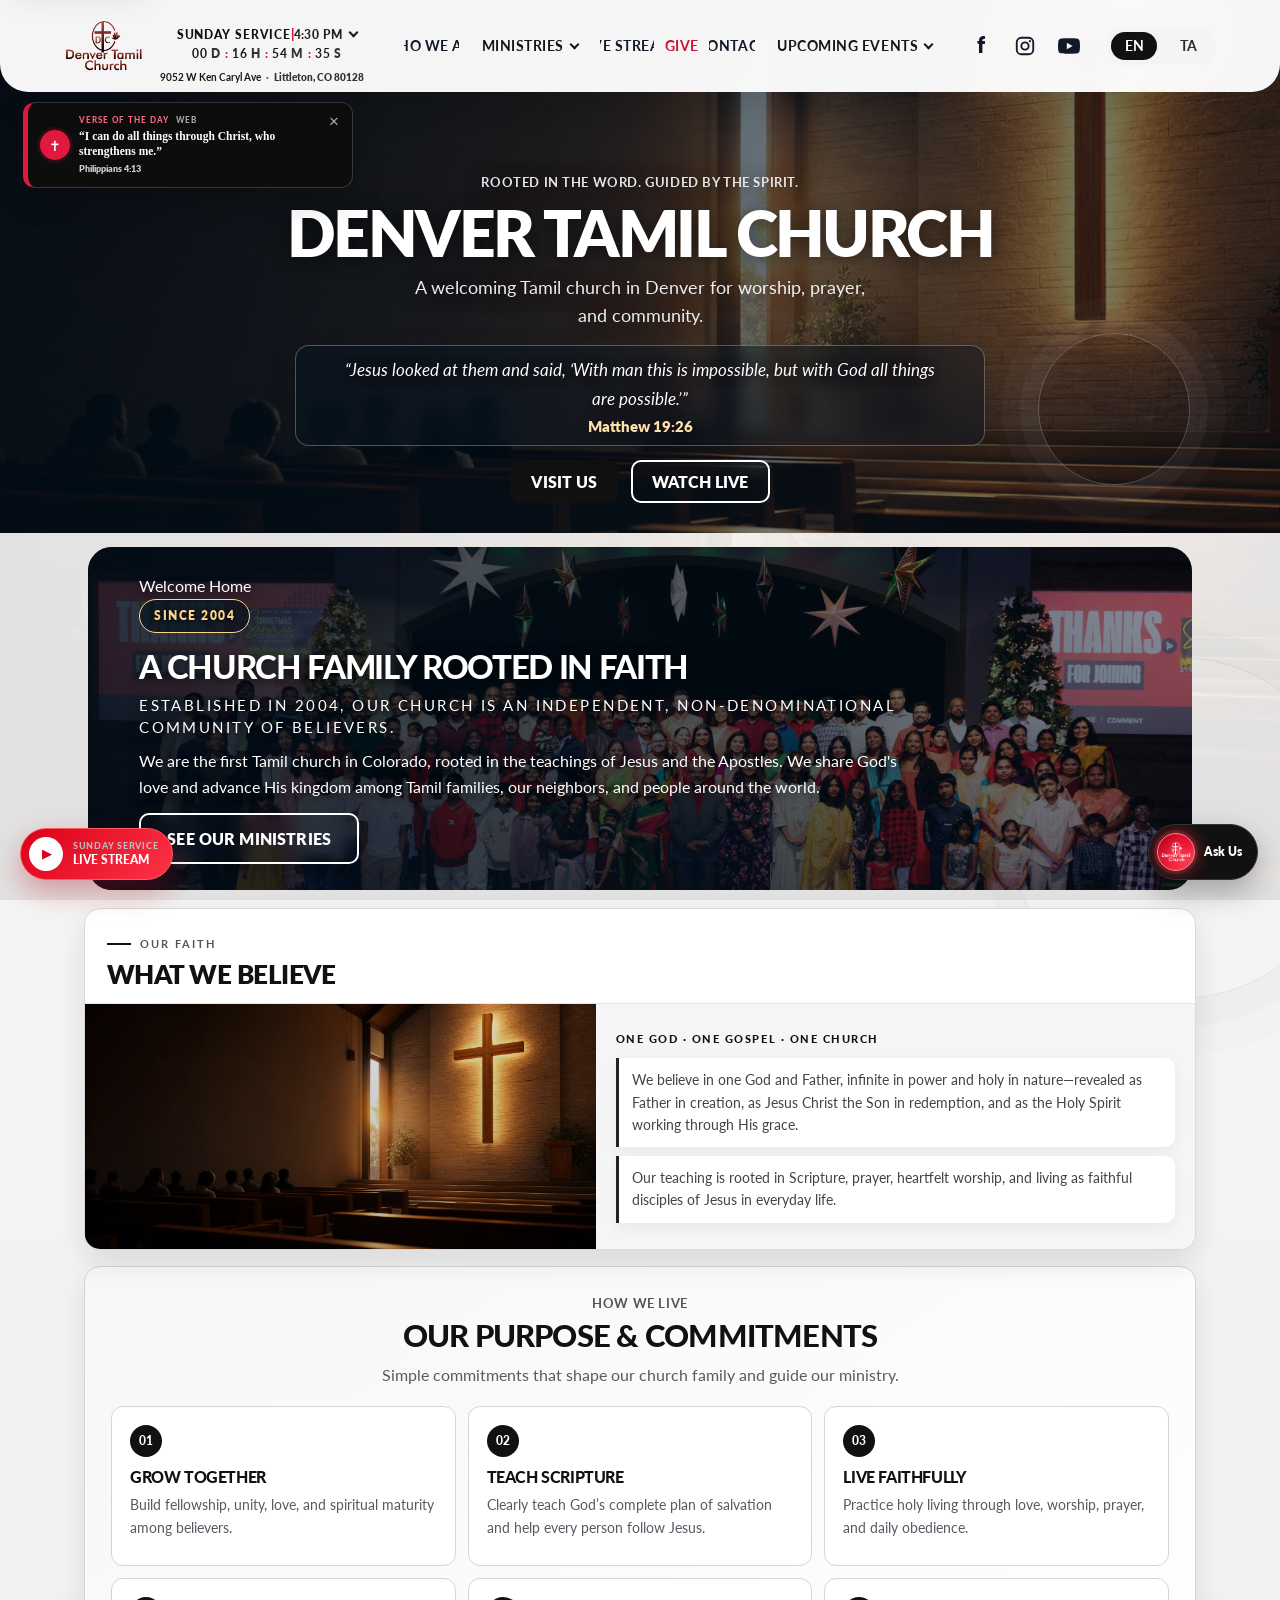
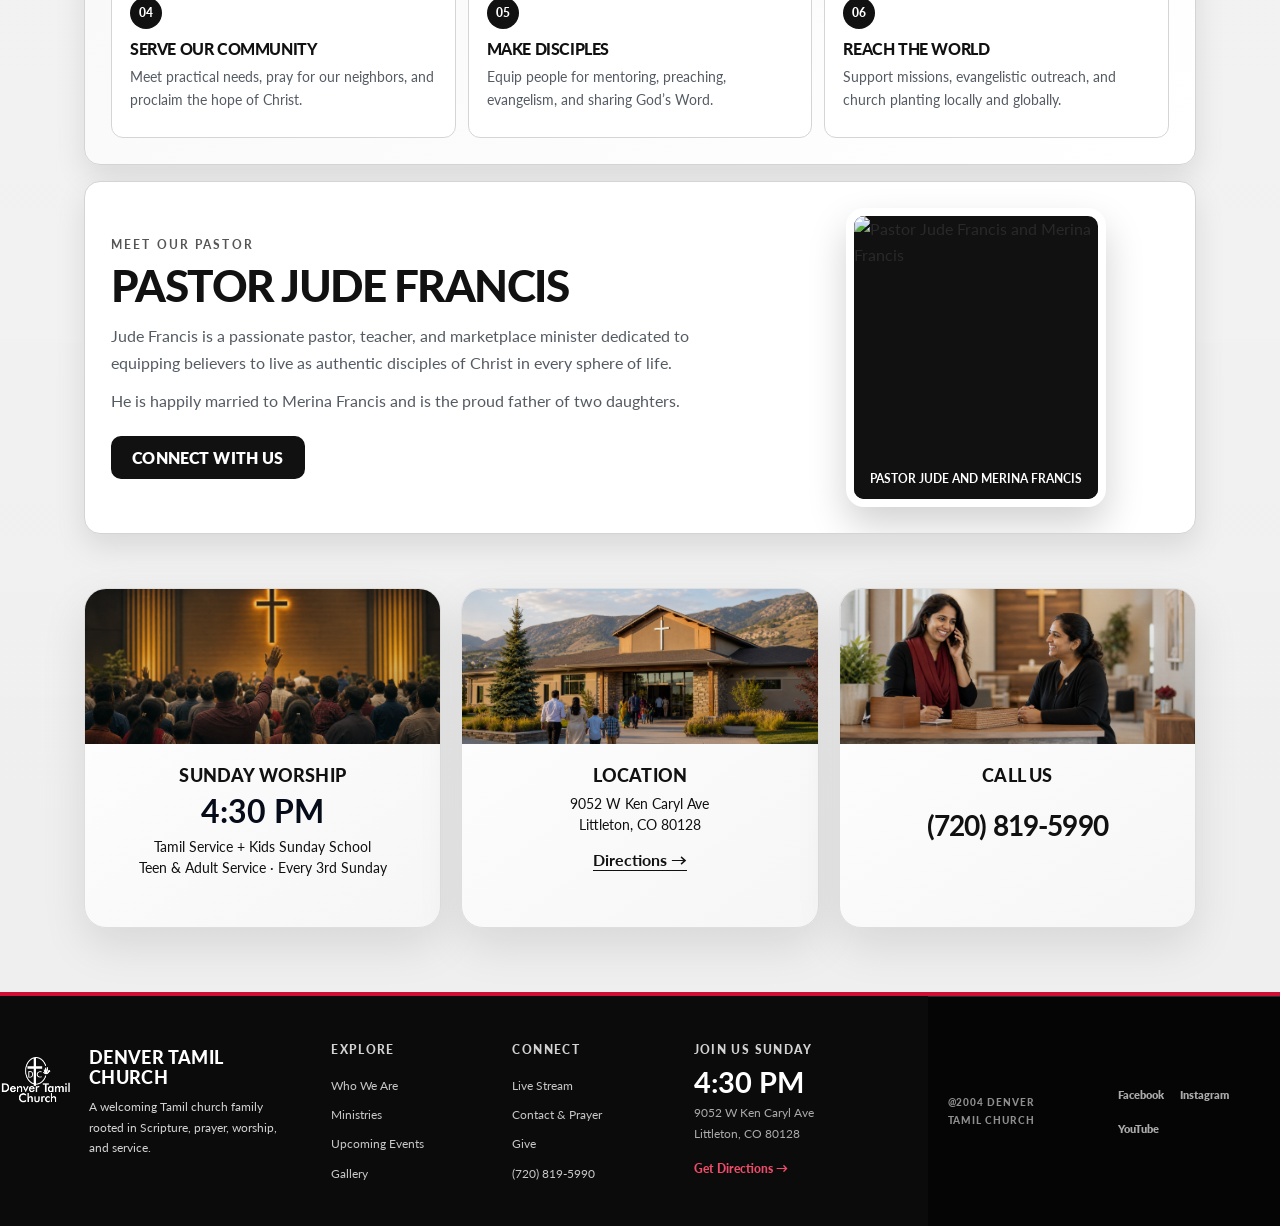
==== commit 18ee3ed0: "Organize site files and add daily verse card" ====
--- a/index.html
+++ b/index.html
@@ -17,8 +17,9 @@
     <link rel="icon" href="favicon.ico" type="image/x-icon" />
     <link rel="stylesheet" href="styles.css" />
     <link rel="stylesheet" href="design-system.css" />
+    <noscript><style>body.home-preparing { opacity: 1; }</style></noscript>
   </head>
-  <body>
+  <body class="home-preparing">
     <a class="skip-link" href="#main-content">Skip to content</a>
     <header class="hero">
       <div class="header-top">
@@ -282,6 +283,6 @@
         <p>@2004 DENVER TAMIL CHURCH</p>
       </div>
     </footer>
-    <script src="script.js"></script>
+    <script src="js/script.js"></script>
   </body>
 </html>
--- a/design-system.css
+++ b/design-system.css
@@ -37,6 +37,7 @@
   text-rendering: optimizeLegibility;
   -webkit-font-smoothing: antialiased;
 }
+body.home-preparing { opacity: 0; transition: none; }
 h1, h2, h3 {
   color: var(--color-ink);
   font-weight: 900;
@@ -143,6 +144,10 @@
 .events-page,
 .event-detail-page { width: min(calc(100% - 32px), var(--content-wide)); margin: 0 auto; padding: 22px 0 56px; }
 .events-overview-layout { display: grid; grid-template-columns: 1fr; gap: 24px; align-items: start; }
+.events-feature-row { display: grid; grid-template-columns: minmax(0, 3fr) minmax(240px, 1fr); grid-auto-rows: 470px; gap: 18px; align-items: stretch; }
+.events-feature-row > .event-list-section { height: 100%; margin-top: 0; }
+.events-feature-row > .event-agenda { height: auto; margin-top: 0; }
+.events-feature-row .event-agenda-window { height: 392px; min-height: 392px; flex: 0 0 392px; }
 .events-hero-panel {
   min-height: 340px;
   display: grid;
@@ -238,8 +243,9 @@
 .event-agenda-heading { display: flex; min-height: 76px; padding: 15px 16px; align-items: center; justify-content: space-between; gap: 10px; border-bottom: 1px solid #333; background: #101010; }
 .event-agenda-heading .eyebrow { margin: 0 0 2px; color: #ef4c69; font-size: .62rem; }
 .event-agenda-heading h2 { margin: 0; color: #fff; font-size: 1.25rem; }
-.event-agenda-heading button { min-width: 54px; min-height: 32px; padding: 5px 9px; border: 1px solid #555; border-radius: 999px; background: transparent; color: #fff; font-size: .67rem; font-weight: 900; text-transform: uppercase; cursor: pointer; }
-.event-agenda-heading button:hover, .event-agenda-heading button:focus-visible { border-color: #ef2349; background: #cf1034; }
+.event-agenda-heading button { min-width: 58px; min-height: 34px; padding: 6px 11px; border: 1px solid rgba(255,255,255,.38); border-radius: 999px; background: rgba(255,255,255,.08); color: #fff; font-size: .67rem; font-weight: 900; text-transform: uppercase; cursor: pointer; box-shadow: inset 0 1px 0 rgba(255,255,255,.12); transition: border-color var(--motion-fast), background var(--motion-fast), box-shadow var(--motion-fast), transform var(--motion-fast); }
+.event-agenda-heading button:hover, .event-agenda-heading button:focus-visible { border-color: #ef4c69; background: #cf1034; box-shadow: 0 6px 18px rgba(207,16,52,.35); transform: translateY(-1px); }
+.event-agenda.is-paused .event-agenda-heading button { border-color: #ef4c69; background: #cf1034; }
 .event-agenda-window { position: relative; height: 224px; min-height: 224px; overflow-x: hidden; overflow-y: auto; flex: 0 0 224px; scroll-behavior: smooth; scrollbar-width: none; mask-image: linear-gradient(to bottom, transparent 0, #000 4%, #000 96%, transparent 100%); }
 .event-agenda-window::-webkit-scrollbar { display: none; }
 .event-agenda-item { display: grid; grid-template-columns: 38px minmax(0, 1fr) 18px; height: 56px; min-height: 56px; padding: 6px 10px; align-items: center; gap: 8px; border-bottom: 1px solid #333; color: #fff; text-decoration: none; transition: background var(--motion-fast); }
@@ -255,7 +261,7 @@
 .event-agenda-arrow { padding-right: 5px; color: #ef4c69; transition: transform var(--motion-fast); }
 .event-agenda-item:hover .event-agenda-arrow { transform: translateX(3px); }
 .event-agenda-side-controls { position: absolute; right: 7px; top: 50%; z-index: 4; display: grid; gap: 6px; transform: translateY(-18%); }
-.event-agenda-side-controls button { display: grid; width: 30px; height: 30px; padding: 0; place-items: center; border: 1px solid rgba(255,255,255,.28); border-radius: 50%; background: rgba(207,16,52,.9); color: #fff; font-size: .9rem; cursor: pointer; box-shadow: 0 5px 13px rgba(0,0,0,.3); transition: background var(--motion-fast), transform var(--motion-fast); }
+.event-agenda-side-controls button { display: grid; width: 32px; height: 32px; padding: 0; place-items: center; border: 1px solid rgba(255,255,255,.42); border-radius: 50%; background: linear-gradient(145deg, #ef2349, #a80d2b); color: #fff; font-size: .9rem; cursor: pointer; box-shadow: 0 7px 18px rgba(0,0,0,.38), 0 0 0 3px rgba(207,16,52,.12); transition: background var(--motion-fast), box-shadow var(--motion-fast), transform var(--motion-fast); }
 .event-agenda-side-controls button:hover, .event-agenda-side-controls button:focus-visible { background: #fff; color: #171717; transform: scale(1.08); }
 @media (prefers-reduced-motion: reduce) {
   .event-agenda-window { overflow-y: auto; mask-image: none; }
@@ -283,6 +289,9 @@
 
 @media (max-width: 800px) {
   .events-overview-layout { grid-template-columns: 1fr; }
+  .events-feature-row { grid-template-columns: 1fr; grid-auto-rows: auto; }
+  .events-feature-row > .event-agenda { height: 470px; }
+  .events-feature-row .event-agenda-window { height: 392px; flex: 0 0 392px; }
   .event-feature-layout { grid-template-columns: 1fr; }
   .events-section-heading { align-items: stretch; flex-direction: column; }
   .event-calendar-controls { align-self: stretch; grid-template-columns: 36px 1fr 36px; }
@@ -423,6 +432,7 @@
 /* High-contrast service-time card shared by every header. */
 .home-page-header .header-service-time,
 .page-nav .header-service-time {
+  --header-service-font-size: .72rem;
   display: inline-flex;
   min-width: 226px;
   min-height: 68px;
@@ -465,29 +475,27 @@
   justify-content: center;
   gap: 4px;
   color: #333;
-  font-size: .68rem;
+  font-size: var(--header-service-font-size);
   font-weight: 800;
   letter-spacing: .045em;
   line-height: 1;
 }
-.service-countdown-compact b { color: #171717; font-size: .73rem; font-variant-numeric: tabular-nums; text-shadow: 0 0 8px rgba(207, 16, 52, .28); }
+.service-countdown-compact b { color: #171717; font-size: inherit; font-variant-numeric: tabular-nums; }
 .service-countdown-compact i { color: #cf1034; font-style: normal; }
 .home-page-header .header-service-time strong,
 .page-nav .header-service-time strong {
   color: #111;
-  font-size: .72rem;
+  font-size: var(--header-service-font-size);
   font-weight: 900;
   letter-spacing: .08em;
-  text-shadow: 0 0 9px rgba(207, 16, 52, .25);
 }
 .home-page-header .header-service-time small,
 .page-nav .header-service-time small {
   margin-top: 0;
   color: #222;
-  font-size: .8rem;
+  font-size: var(--header-service-font-size);
   font-weight: 900;
   letter-spacing: .035em;
-  text-shadow: 0 0 8px rgba(207, 16, 52, .22);
 }
 .home-page-header .header-service-time i,
 .page-nav .header-service-time i { color: #cf1034; font-style: normal; font-weight: 900; }
@@ -570,7 +578,7 @@
   justify-content: center;
   gap: 5px;
   color: #333;
-  font-size: .61rem;
+  font-size: .64rem;
   font-weight: 800;
   line-height: 1;
   text-decoration: none;
@@ -646,7 +654,7 @@
   .header-service-countdown.is-open .service-countdown-panel { transform: translateY(0); }
   .header-service-countdown:not(.is-open) .service-countdown-panel { visibility: hidden; opacity: 0; }
   .service-countdown-values strong { font-size: 1.65rem; }
-  .service-address-line { max-width: 190px; overflow: hidden; font-size: .56rem; text-overflow: ellipsis; }
+  .service-address-line { max-width: 190px; overflow: hidden; font-size: .64rem; text-overflow: ellipsis; }
   .header-utility-bar { top: 0; min-height: 40px; padding: 5px 12px; }
   .header-address { min-width: auto; margin-left: 4px; padding-left: 7px; }
   .header-address-icon { width: 26px; height: 26px; flex-basis: 26px; }
@@ -864,3 +872,124 @@
   .ministry-dialog-content h2 { padding-right: 30px; font-size: 1.8rem; }
   .ministry-dialog-content li { font-size: .85rem; }
 }
+
+/* Viewport-safe overlays: controls remain visible while long content scrolls. */
+.event-slide-dialog {
+  width: min(calc(100% - 32px), 1420px);
+  max-height: calc(100dvh - 32px);
+  margin: auto;
+  overflow: hidden;
+}
+.event-slide-dialog img { max-height: calc(100dvh - 32px); }
+.event-slide-dialog .event-dialog-close {
+  top: 12px;
+  right: 12px;
+  z-index: 4;
+  box-shadow: 0 8px 24px rgba(0,0,0,.4);
+}
+.gallery-dialog[open] {
+  display: grid;
+  max-height: calc(100dvh - 32px);
+  grid-template-rows: auto minmax(0, 1fr) auto;
+}
+.gallery-dialog-bar { position: relative; z-index: 4; }
+.gallery-dialog-close {
+  flex: 0 0 40px;
+  transition: background var(--motion-fast), border-color var(--motion-fast), transform var(--motion-fast);
+}
+.gallery-dialog-close:hover,
+.gallery-dialog-close:focus-visible { border-color: #ef4c69; background: #cf1034; transform: rotate(7deg); }
+.gallery-viewer { min-height: 0; }
+.gallery-viewer-image { max-height: 100%; }
+.ministry-dialog[open] { max-height: calc(100dvh - 32px); }
+.ministry-dialog-content .btn {
+  position: sticky;
+  bottom: 0;
+  z-index: 2;
+  box-shadow: 0 -10px 22px rgba(255,255,255,.92);
+}
+.church-chat-close {
+  position: sticky;
+  top: 0;
+  z-index: 5;
+  background: #171717;
+}
+@media (max-width: 720px) {
+  .event-slide-dialog,
+  .gallery-dialog,
+  .ministry-dialog { width: calc(100% - 16px); max-height: calc(100dvh - 16px); }
+  .event-slide-dialog img { max-height: calc(100dvh - 16px); }
+  .ministry-dialog[open] { grid-template-rows: 132px minmax(0, 1fr); }
+  .ministry-dialog-visual { min-height: 0; }
+  .event-dialog-nav { width: 44px; height: 44px; }
+  .event-dialog-prev { left: 8px; }
+  .event-dialog-next { right: 8px; }
+}
+
+/* Professional shared polish and footer. */
+body { -webkit-font-smoothing: antialiased; text-rendering: optimizeLegibility; }
+:where(a, button, input, select, textarea, [tabindex]):focus-visible { outline: 3px solid #cf1034; outline-offset: 3px; }
+:where(.btn, .link-btn, .card-action, .ministry-card-action) { min-height: 44px; }
+:where(.feature-card, .service-card, .event-card, .detail-card, .quick-info-card, .mission-card, .ministry-card) { isolation: isolate; }
+.page-header { box-shadow: 0 8px 26px rgba(0,0,0,.08); }
+.site-footer { padding: 0; overflow: hidden; border-top: 4px solid #cf1034; background: #0b0b0b; }
+.site-footer-main { display: grid; width: min(calc(100% - 40px), 1320px); margin: 0 auto; padding: 48px 0 38px; grid-template-columns: minmax(280px,1.5fr) repeat(2,minmax(130px,.62fr)) minmax(210px,.85fr); gap: clamp(25px,4vw,56px); }
+.site-footer-brand { display: flex; align-items: flex-start; gap: 17px; }
+.site-footer-brand > a { flex: 0 0 72px; }
+.site-footer-brand img { display: block; width: 72px; height: 72px; object-fit: contain; filter: brightness(0) invert(1); }
+.site-footer h2 { margin: 3px 0 9px; color: #fff; font-size: 1.15rem; letter-spacing: .02em; }
+.site-footer h3 { margin: 0 0 14px; color: #fff; font-size: .72rem; letter-spacing: .12em; text-transform: uppercase; }
+.site-footer p { margin: 0; color: #aaa; font-size: .78rem; line-height: 1.65; }
+.site-footer-links { display: flex; flex-direction: column; align-items: flex-start; }
+.site-footer-links a,.site-footer-service a { display: inline-flex; padding: 5px 0; color: #c8c8c8; font-size: .76rem; text-decoration: none; transition: color var(--motion-fast), transform var(--motion-fast); }
+.site-footer-links a:hover,.site-footer-links a:focus-visible,.site-footer-service a:hover,.site-footer-service a:focus-visible { color: #fff; transform: translateX(3px); }
+.site-footer-service strong { display: block; margin: -3px 0 7px; color: #fff; font-size: 1.8rem; line-height: 1; }
+.site-footer-service > a { margin-top: 9px; color: #ef4c69; font-weight: 900; }
+.site-footer-bottom { display: flex; min-height: 58px; padding: 13px max(20px,calc((100% - 1320px)/2)); align-items: center; justify-content: space-between; gap: 20px; border-top: 1px solid #292929; background: #050505; }
+.site-footer-bottom p { color: #8f8f8f; font-size: .65rem; font-weight: 900; letter-spacing: .09em; }
+.site-footer-bottom > div { display: flex; flex-wrap: wrap; gap: 16px; }
+.site-footer-bottom a { color: #aaa; font-size: .68rem; font-weight: 800; text-decoration: none; }
+.site-footer-bottom a:hover,.site-footer-bottom a:focus-visible { color: #fff; }
+@media (max-width: 900px) { .site-footer-main { grid-template-columns: 1.3fr 1fr 1fr; }.site-footer-brand { grid-column: 1/-1; }.site-footer-service { grid-column: auto; } }
+@media (max-width: 620px) { .site-footer-main { width: min(calc(100% - 30px),1320px); padding: 35px 0 28px; grid-template-columns: 1fr 1fr; gap: 28px 20px; }.site-footer-brand,.site-footer-service { grid-column: 1/-1; }.site-footer-bottom { padding: 17px 15px; align-items: flex-start; flex-direction: column; }.site-footer-bottom > div { gap: 13px; } }
+
+/* Daily WEB scripture notice shared by every public page. */
+.daily-verse-notice {
+  position: fixed;
+  z-index: 1200;
+  top: 102px;
+  left: clamp(12px, 1.8vw, 24px);
+  display: grid;
+  width: min(calc(100% - 24px), 330px);
+  padding: 11px 37px 11px 12px;
+  grid-template-columns: 30px minmax(0, 1fr);
+  gap: 9px;
+  align-items: center;
+  border: 1px solid rgba(255,255,255,.18);
+  border-left: 5px solid #e1193e;
+  border-radius: 12px;
+  background: rgba(14,14,14,.96);
+  box-shadow: 0 12px 30px rgba(0,0,0,.24);
+  color: #fff;
+  opacity: 0;
+  transform: translateY(18px) scale(.98);
+  transition: opacity 240ms ease, transform 320ms cubic-bezier(.2,.8,.2,1);
+  backdrop-filter: blur(14px);
+}
+.daily-verse-notice.is-visible { opacity: 1; transform: translateY(0) scale(1); }
+.daily-verse-notice.is-closing { opacity: 0; transform: translateY(12px) scale(.98); }
+.daily-verse-mark { display: grid; width: 30px; height: 30px; place-items: center; border-radius: 50%; background: #e1193e; color: #fff; font-size: .9rem; box-shadow: 0 0 0 3px rgba(225,25,62,.14); }
+.daily-verse-copy > span { display: block; margin-bottom: 2px; color: #ff6b85; font-size: .52rem; font-weight: 900; letter-spacing: .12em; text-transform: uppercase; }
+.daily-verse-copy > span small { margin-left: 4px; color: #aaa; font-size: .48rem; }
+.daily-verse-copy blockquote { display: -webkit-box; margin: 0; overflow: hidden; -webkit-box-orient: vertical; -webkit-line-clamp: 2; color: #fff; font-family: Georgia, 'Times New Roman', serif; font-size: .72rem; font-weight: 700; line-height: 1.3; }
+.daily-verse-copy cite { display: block; margin-top: 3px; color: #cfcfcf; font-size: .55rem; font-style: normal; font-weight: 800; }
+.daily-verse-close { position: absolute; top: 5px; right: 5px; display: grid; width: 26px; height: 26px; padding: 0; place-items: center; border: 0; border-radius: 50%; background: transparent; color: #bbb; font-size: 1.05rem; line-height: 1; cursor: pointer; transition: color 160ms ease, background 160ms ease, transform 160ms ease; }
+.daily-verse-close:hover,.daily-verse-close:focus-visible { background: rgba(255,255,255,.12); color: #fff; transform: rotate(7deg); }
+@media (max-width: 620px) {
+  .daily-verse-notice { top: 88px; left: 8px; width: min(calc(100% - 16px), 290px); padding: 9px 34px 9px 10px; grid-template-columns: 28px minmax(0,1fr); gap: 8px; border-radius: 11px; }
+  .daily-verse-mark { width: 28px; height: 28px; font-size: .82rem; }
+  .daily-verse-copy blockquote { font-size: .67rem; }
+}
+@media (prefers-reduced-motion: reduce) {
+  .daily-verse-notice,.daily-verse-close { transition: none; }
+}
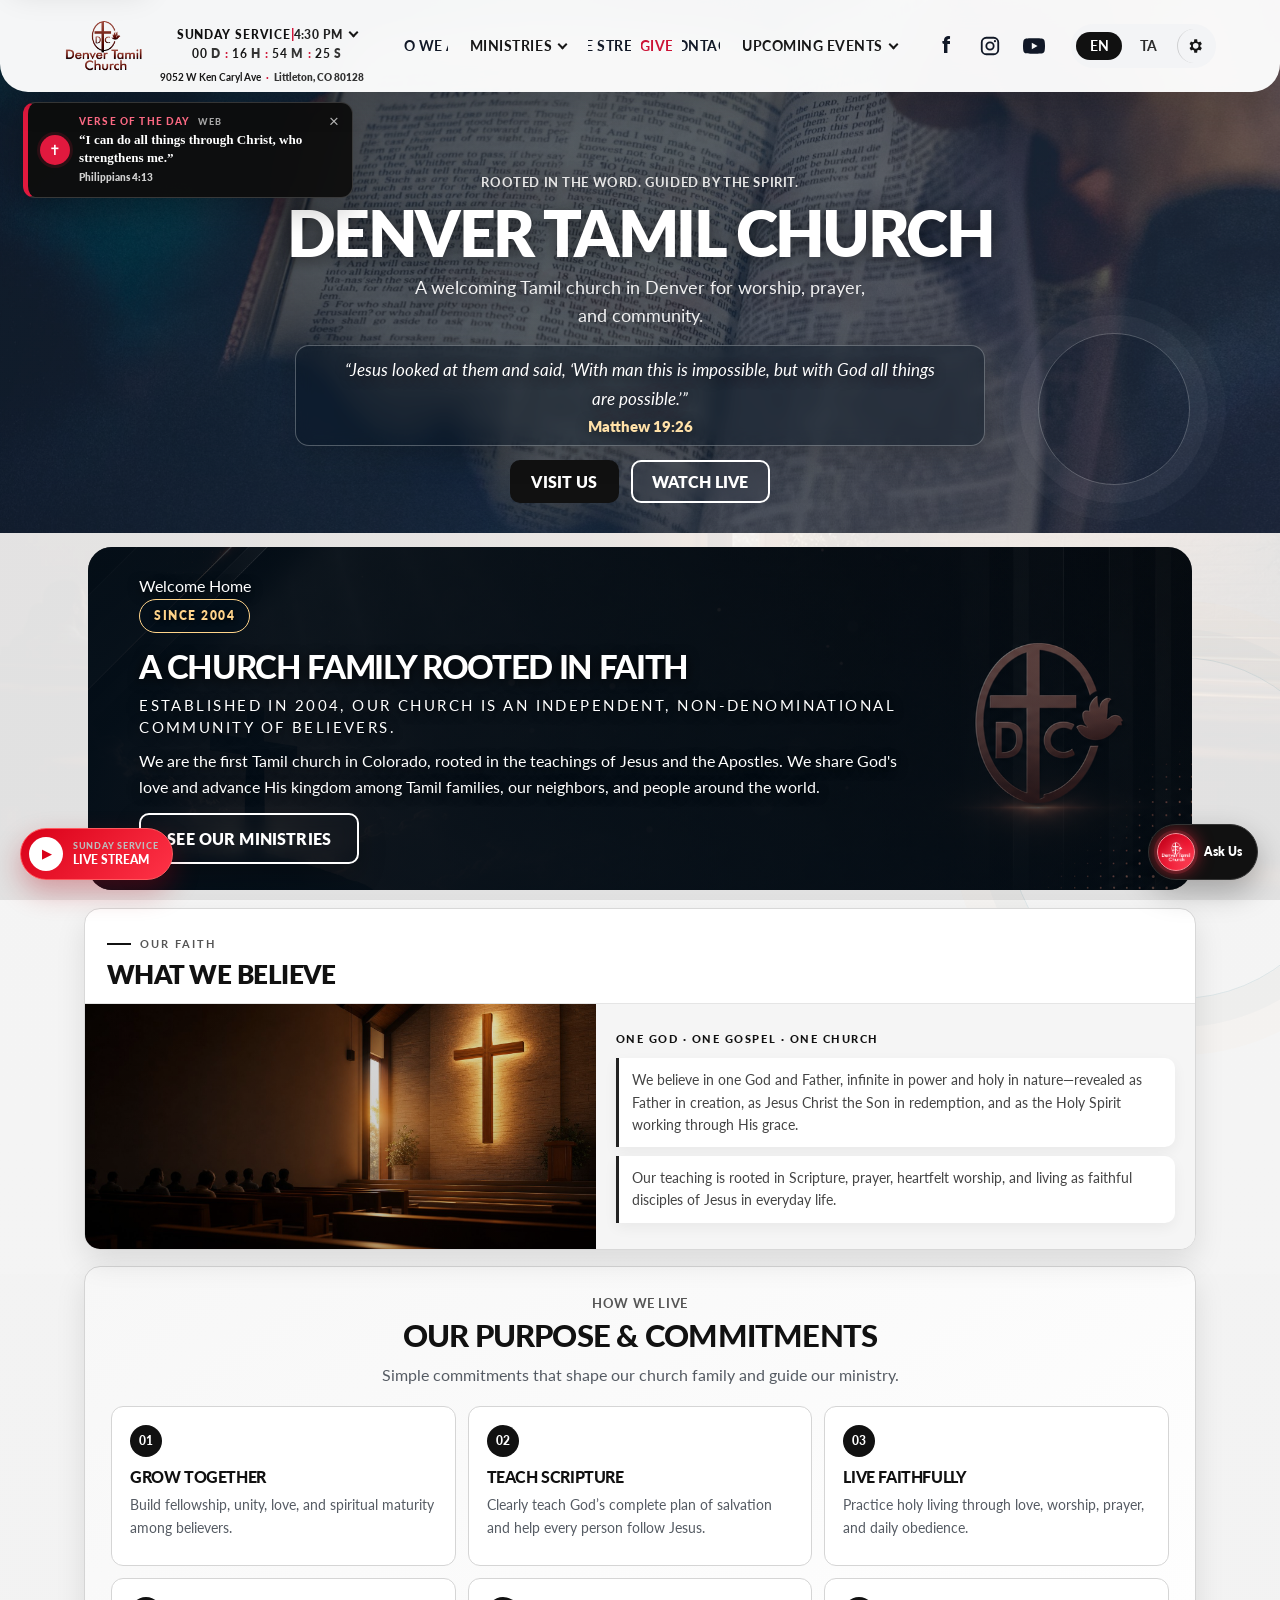
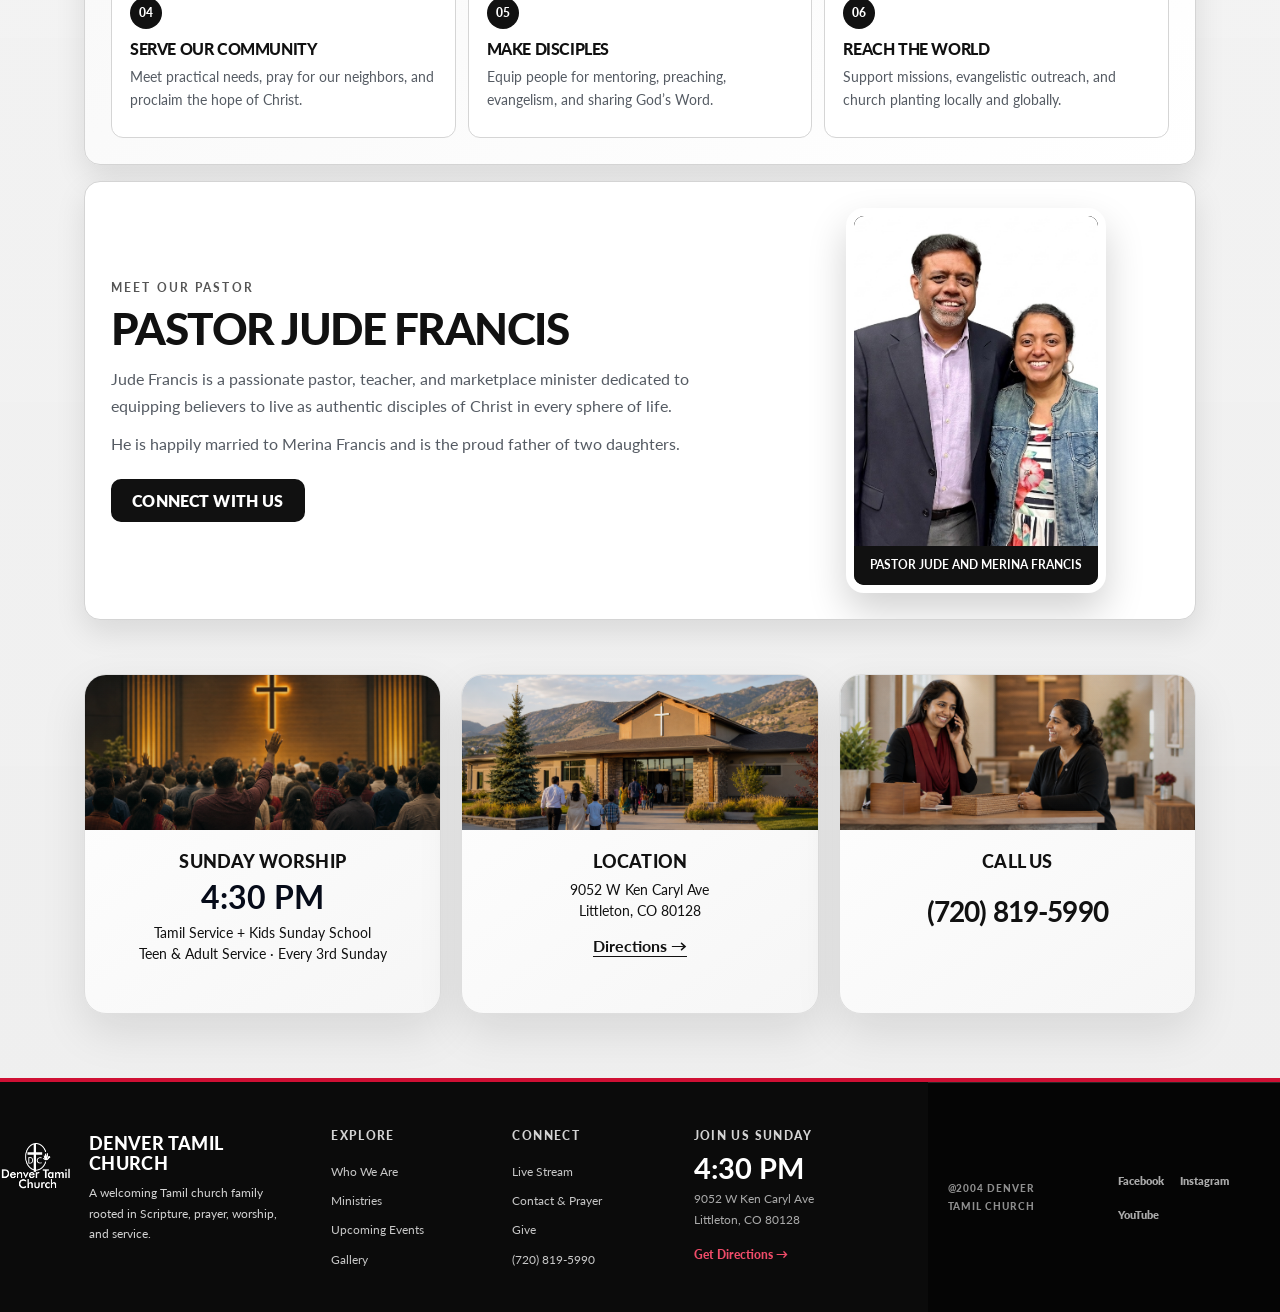
==== commit 9c6f64d5: "commit" ====
--- a/index.html
+++ b/index.html
@@ -31,6 +31,7 @@
         <div class="lang-card">
             <button class="lang-btn active" type="button" data-lang="en">EN</button>
             <button class="lang-btn" type="button" data-lang="ta">TA</button>
+            <a class="home-admin-link" href="admin/" aria-label="Open website administration" title="Website administration"><svg viewBox="0 0 24 24" aria-hidden="true"><path d="M19.14 12.94a7.8 7.8 0 0 0 .05-.94 7.8 7.8 0 0 0-.05-.94l2.03-1.58-1.92-3.32-2.39.96a7.3 7.3 0 0 0-1.63-.95L14.87 3h-3.84l-.36 3.17c-.58.24-1.12.56-1.63.95l-2.39-.96-1.92 3.32 2.03 1.58a7.8 7.8 0 0 0-.05.94c0 .32.02.63.05.94l-2.03 1.58 1.92 3.32 2.39-.96c.5.39 1.05.71 1.63.95l.36 3.17h3.84l.36-3.17a7.3 7.3 0 0 0 1.63-.95l2.39.96 1.92-3.32-2.03-1.58ZM12.95 15.5A3.5 3.5 0 1 1 12.95 8a3.5 3.5 0 0 1 0 7.5Z" fill="currentColor"/></svg></a>
         </div>
       </div>
       <nav class="navbar">
@@ -265,7 +266,7 @@
             <a class="btn btn-primary" href="contact.html#contact-form"><span class="lang" data-lang="en">Connect With Us</span><span class="lang" data-lang="ta">எங்களுடன் இணையுங்கள்</span></a>
           </div>
           <figure class="home-pastor-photo">
-            <img src="https://www.denvertamilchurch.com/assets/images/Jude-Merina.jpg" alt="Pastor Jude Francis and Merina Francis" width="800" height="800" loading="lazy" />
+              <div class="home-pastor-photo-rotator" data-pastor-photo-rotator><img src="assets/pastor/pastor-jude-and-merina.jpg" alt="Pastor Jude Francis and Merina Francis" width="800" height="800" loading="lazy" decoding="async" /></div>
             <figcaption><span class="lang" data-lang="en">Pastor Jude and Merina Francis</span><span class="lang" data-lang="ta">போதகர் ஜூட் மற்றும் மெரினா பிரான்சிஸ்</span></figcaption>
           </figure>
         </section>
@@ -283,6 +284,6 @@
         <p>@2004 DENVER TAMIL CHURCH</p>
       </div>
     </footer>
-    <script src="js/script.js"></script>
+    <script src="js/script.js?v=20260805-home-admin-link"></script>
   </body>
 </html>
--- a/styles.css
+++ b/styles.css
@@ -4193,6 +4193,13 @@
 .home-pastor-copy .btn { margin-top: 10px; }
 .home-pastor-photo { width: min(100%, 310px); margin: 0 auto; overflow: hidden; border: 8px solid #fff; border-radius: 18px; background: #111; box-shadow: 0 18px 38px rgba(0,0,0,.18); }
 .home-pastor-photo img { width: 100%; max-height: 330px; object-fit: cover; object-position: center top; }
+.home-pastor-photo-rotator { position:relative; height:330px; overflow:hidden; background:#111; }
+.home-pastor-photo-rotator img { position:absolute; inset:0; width:100%; height:100%; max-height:none; opacity:0; transform:scale(1.035); transition:opacity .85s ease,transform 1.1s ease; }
+.home-pastor-photo-rotator img.is-active { opacity:1; transform:scale(1); }
+.home-pastor-photo .home-pastor-photo-rotator img { max-height:none; }
+@media (prefers-reduced-motion: reduce) {
+  .home-pastor-photo-rotator img { transition:none; transform:none; }
+}
 .home-pastor-photo figcaption { padding: 10px 12px; background: #111; color: #fff; font-size: .72rem; font-weight: 700; text-align: center; text-transform: uppercase; }
 @media (max-width: 900px) {
   .home-beliefs-layout,
@@ -5228,3 +5235,57 @@
   .contact-details .contact-detail-block { min-height: 0; }
   .shared-contact-image { flex-basis: 90px; }
 }
+
+/* 2026 contact experience */
+.contact-page { width:min(1180px,100%); }
+.contact-layout { gap:20px; }
+.contact-form {
+  display:block;
+  padding:clamp(24px,4vw,42px);
+  overflow:hidden;
+  border:1px solid #d7d7d7;
+  border-top:5px solid #cf1034;
+  border-radius:22px;
+  background:linear-gradient(145deg,#fff 0%,#f7f7f7 100%);
+  box-shadow:0 22px 55px rgba(0,0,0,.1);
+  animation:contact-enter .55s cubic-bezier(.2,.75,.25,1) both;
+}
+.contact-form::after { position:absolute; top:-130px; right:-130px; width:300px; height:300px; border:1px solid rgba(207,16,52,.13); border-radius:50%; content:''; pointer-events:none; }
+.contact-form-heading { position:relative; z-index:1; display:flex; margin-bottom:24px; align-items:flex-start; gap:14px; }
+.contact-form-heading-icon { display:grid; width:46px; height:46px; flex:0 0 46px; place-items:center; border-radius:12px; background:#171717; color:#fff; font-size:1.1rem; box-shadow:0 9px 22px rgba(0,0,0,.18); }
+.contact-form-heading .eyebrow { margin:0 0 4px; color:#b40d2c; font-size:.65rem; }
+.contact-form-heading h2 { margin:0; color:#171717; font-size:clamp(1.55rem,2.5vw,2rem); }
+.contact-form-heading .contact-form-note { margin:6px 0 0; color:#676767; font-size:.78rem; }
+.contact-form-fields { position:relative; z-index:1; display:grid; grid-template-columns:repeat(2,minmax(0,1fr)); gap:16px; }
+.contact-form label { display:grid; gap:7px; color:#333; font-size:.73rem; font-weight:900; letter-spacing:.055em; text-transform:uppercase; transition:color .2s ease; }
+.contact-form label:focus-within { color:#b40d2c; }
+.contact-form input,.contact-form select,.contact-form textarea { min-height:52px; padding:13px 15px; border:1px solid #cfcfcf; border-radius:10px; background:#fff; color:#171717; font-size:.9rem; font-weight:600; letter-spacing:0; text-transform:none; box-shadow:0 2px 7px rgba(0,0,0,.035); transition:border-color .2s ease,box-shadow .2s ease,transform .2s ease; }
+.contact-form input:hover,.contact-form select:hover,.contact-form textarea:hover { border-color:#888; }
+.contact-form input:focus,.contact-form select:focus,.contact-form textarea:focus { border-color:#171717; outline:0; box-shadow:0 0 0 4px rgba(207,16,52,.11),0 7px 18px rgba(0,0,0,.07); transform:translateY(-1px); }
+.contact-form :is(input,select,textarea):user-invalid { border-color:#b40d2c; box-shadow:0 0 0 3px rgba(180,13,44,.09); }
+.contact-form :is(input,select,textarea):user-valid { border-color:#6a9b78; }
+.contact-form-message { position:relative; z-index:1; margin-top:16px; }
+.contact-form textarea { min-height:145px; resize:vertical; }
+.contact-form-actions { position:relative; z-index:1; display:flex; margin-top:18px; align-items:center; gap:18px; }
+.contact-form-actions .btn { display:inline-flex; min-width:175px; min-height:50px; margin:0; padding:12px 18px; align-items:center; justify-content:center; gap:10px; border:0; border-radius:9px; background:#171717; color:#fff; font-size:.76rem; box-shadow:0 11px 24px rgba(0,0,0,.2); transition:background .2s ease,box-shadow .2s ease,transform .2s ease; }
+.contact-form-actions .btn:hover,.contact-form-actions .btn:focus-visible { background:#cf1034; box-shadow:0 14px 28px rgba(207,16,52,.25); transform:translateY(-2px); }
+.contact-submit-arrow { font-size:1rem; transition:transform .2s ease; }
+.contact-form-actions .btn:hover .contact-submit-arrow,.contact-form-actions .btn:focus-visible .contact-submit-arrow { transform:translateX(4px); }
+.contact-form-actions .contact-mail-note { display:flex; margin:0; align-items:center; gap:8px; color:#6d6d6d; font-size:.7rem; line-height:1.4; }
+.contact-form-actions .contact-mail-note > span:first-child { color:#258044; font-size:.9rem; }
+.contact-details .contact-detail-block { animation:contact-enter .55s cubic-bezier(.2,.75,.25,1) both; }
+.contact-details .contact-detail-block:nth-child(1) { animation-delay:.08s; }
+.contact-details .contact-detail-block:nth-child(2) { animation-delay:.14s; }
+.contact-details .contact-detail-block:nth-child(3) { animation-delay:.2s; }
+@keyframes contact-enter { from { opacity:0; transform:translateY(18px); } to { opacity:1; transform:none; } }
+@media(max-width:720px){.contact-form-fields{grid-template-columns:1fr}.contact-form-actions{align-items:stretch;flex-direction:column}.contact-form-actions .btn{width:100%}.contact-form-actions .contact-mail-note{justify-content:center;text-align:center}.contact-form-heading-icon{width:40px;height:40px;flex-basis:40px}.contact-form{border-radius:16px}}
+@media(prefers-reduced-motion:reduce){.contact-form,.contact-details .contact-detail-block{animation:none}.contact-form input,.contact-form select,.contact-form textarea,.contact-form-actions .btn,.contact-submit-arrow{transition:none}}
+
+/* Homepage administration shortcut */
+.home-page-header .lang-card,.hero > .header-top .lang-card,.page-nav .lang-switch { display:flex; align-items:center; gap:3px; }
+.home-admin-link { display:grid; width:34px; height:34px; margin-left:3px; place-items:center; border-left:1px solid rgba(17,17,17,.16); border-radius:50%; color:#171717; text-decoration:none; transition:color .2s ease,background .2s ease,box-shadow .2s ease,transform .28s ease; }
+.home-admin-link svg { width:18px; height:18px; transition:transform .4s cubic-bezier(.2,.8,.2,1); }
+.home-admin-link:hover,.home-admin-link:focus-visible { background:#171717; color:#fff; box-shadow:0 7px 18px rgba(0,0,0,.2); transform:translateY(-1px); }
+.home-admin-link:hover svg,.home-admin-link:focus-visible svg { transform:rotate(90deg); }
+@media(max-width:620px){.home-admin-link{width:32px;height:32px}.home-admin-link svg{width:17px;height:17px}}
+@media(prefers-reduced-motion:reduce){.home-admin-link,.home-admin-link svg{transition:none}}
--- a/design-system.css
+++ b/design-system.css
@@ -978,17 +978,21 @@
 }
 .daily-verse-notice.is-visible { opacity: 1; transform: translateY(0) scale(1); }
 .daily-verse-notice.is-closing { opacity: 0; transform: translateY(12px) scale(.98); }
-.daily-verse-mark { display: grid; width: 30px; height: 30px; place-items: center; border-radius: 50%; background: #e1193e; color: #fff; font-size: .9rem; box-shadow: 0 0 0 3px rgba(225,25,62,.14); }
-.daily-verse-copy > span { display: block; margin-bottom: 2px; color: #ff6b85; font-size: .52rem; font-weight: 900; letter-spacing: .12em; text-transform: uppercase; }
-.daily-verse-copy > span small { margin-left: 4px; color: #aaa; font-size: .48rem; }
-.daily-verse-copy blockquote { display: -webkit-box; margin: 0; overflow: hidden; -webkit-box-orient: vertical; -webkit-line-clamp: 2; color: #fff; font-family: Georgia, 'Times New Roman', serif; font-size: .72rem; font-weight: 700; line-height: 1.3; }
-.daily-verse-copy cite { display: block; margin-top: 3px; color: #cfcfcf; font-size: .55rem; font-style: normal; font-weight: 800; }
+.daily-verse-mark { display: grid; width: 30px; height: 30px; padding:0; place-items: center; border:0; border-radius: 50%; background: #e1193e; color: #fff; font-size: .9rem; box-shadow: 0 0 0 3px rgba(225,25,62,.14); }
+.daily-verse-drag { cursor:grab; touch-action:none; user-select:none; }
+.daily-verse-drag:hover,.daily-verse-drag:focus-visible { background:#ff3156; box-shadow:0 0 0 5px rgba(225,25,62,.2); }
+.daily-verse-notice.is-dragging { transition:none; box-shadow:0 20px 45px rgba(0,0,0,.34); cursor:grabbing; }
+.daily-verse-notice.is-dragging .daily-verse-drag { cursor:grabbing; }
+.daily-verse-copy > span { display: block; margin-bottom: 2px; color: #ff6b85; font-size: .6rem; font-weight: 900; letter-spacing: .12em; text-transform: uppercase; }
+.daily-verse-copy > span small { margin-left: 4px; color: #aaa; font-size: .54rem; }
+.daily-verse-copy blockquote { margin: 0; color: #fff; font-family: Georgia, 'Times New Roman', serif; font-size: .82rem; font-weight: 700; line-height: 1.35; }
+.daily-verse-copy cite { display: block; margin-top: 3px; color: #cfcfcf; font-size: .62rem; font-style: normal; font-weight: 800; }
 .daily-verse-close { position: absolute; top: 5px; right: 5px; display: grid; width: 26px; height: 26px; padding: 0; place-items: center; border: 0; border-radius: 50%; background: transparent; color: #bbb; font-size: 1.05rem; line-height: 1; cursor: pointer; transition: color 160ms ease, background 160ms ease, transform 160ms ease; }
 .daily-verse-close:hover,.daily-verse-close:focus-visible { background: rgba(255,255,255,.12); color: #fff; transform: rotate(7deg); }
 @media (max-width: 620px) {
   .daily-verse-notice { top: 88px; left: 8px; width: min(calc(100% - 16px), 290px); padding: 9px 34px 9px 10px; grid-template-columns: 28px minmax(0,1fr); gap: 8px; border-radius: 11px; }
   .daily-verse-mark { width: 28px; height: 28px; font-size: .82rem; }
-  .daily-verse-copy blockquote { font-size: .67rem; }
+  .daily-verse-copy blockquote { font-size: .76rem; }
 }
 @media (prefers-reduced-motion: reduce) {
   .daily-verse-notice,.daily-verse-close { transition: none; }
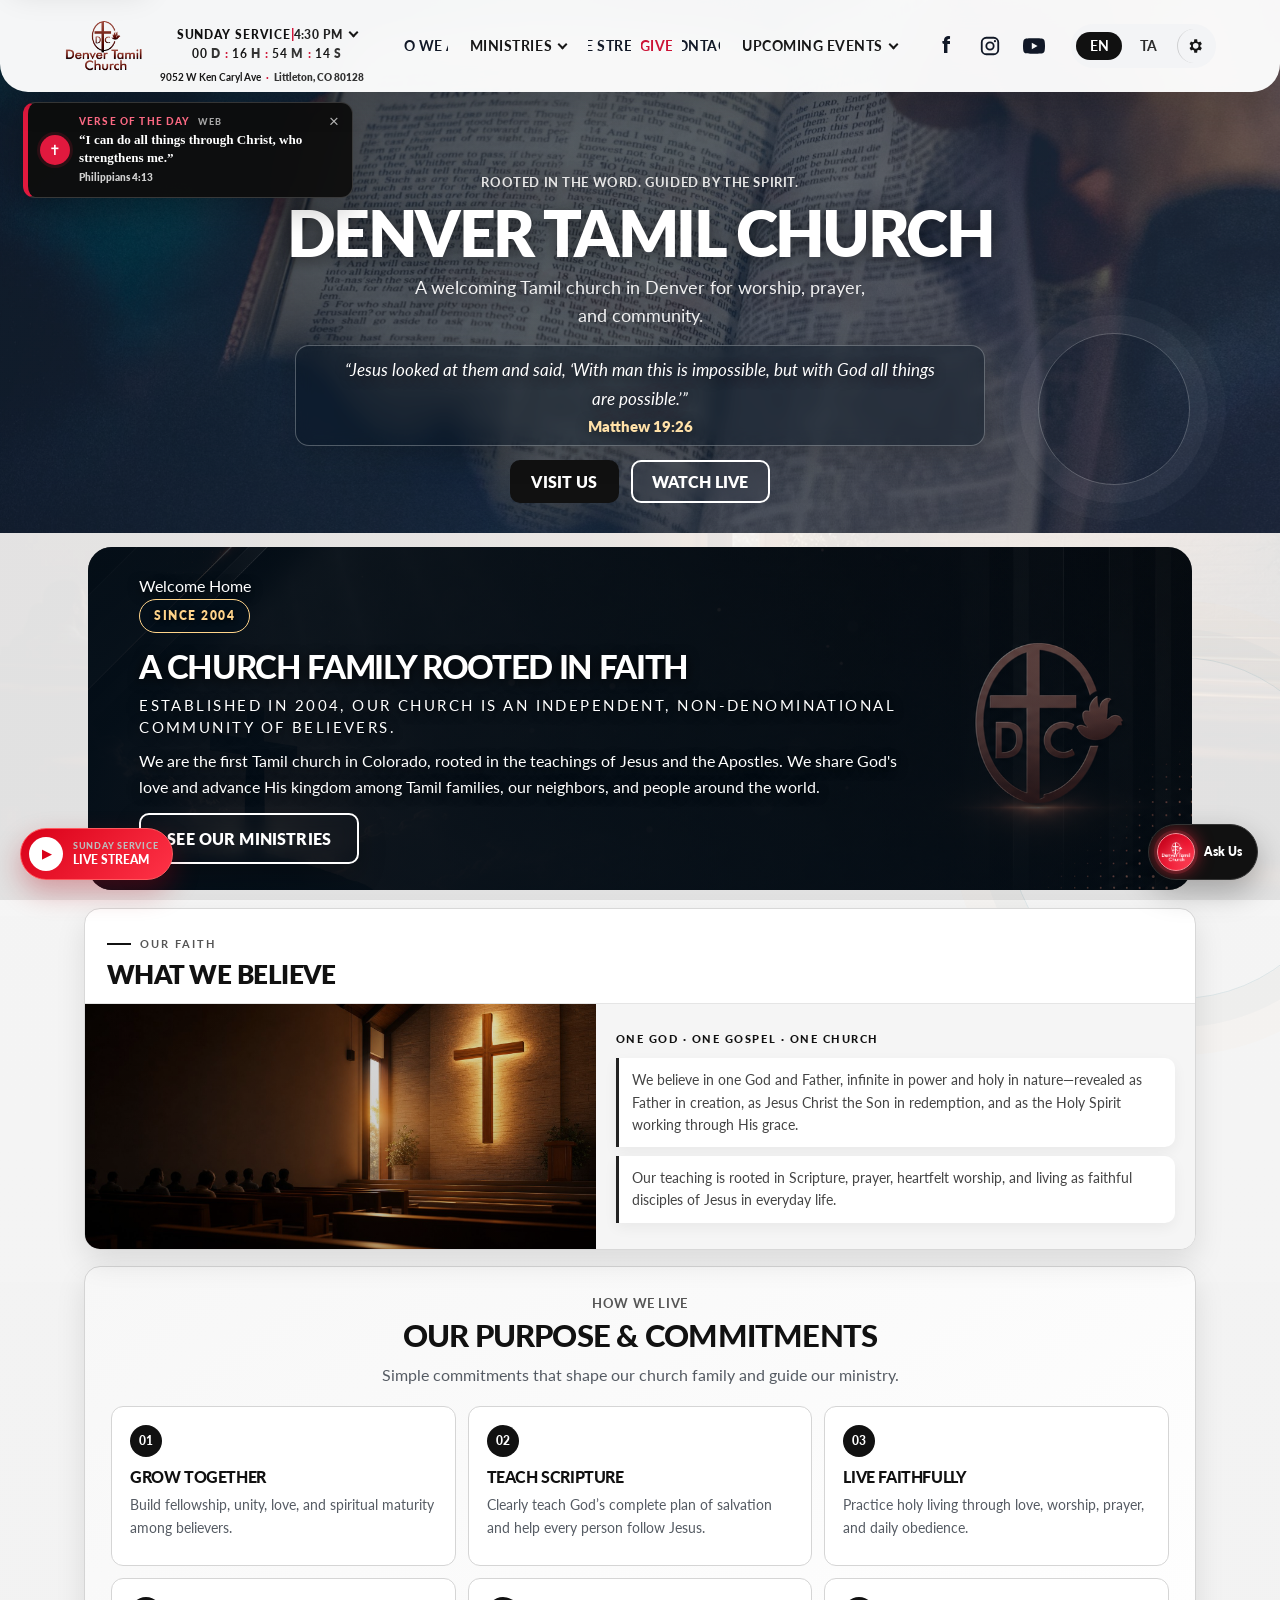
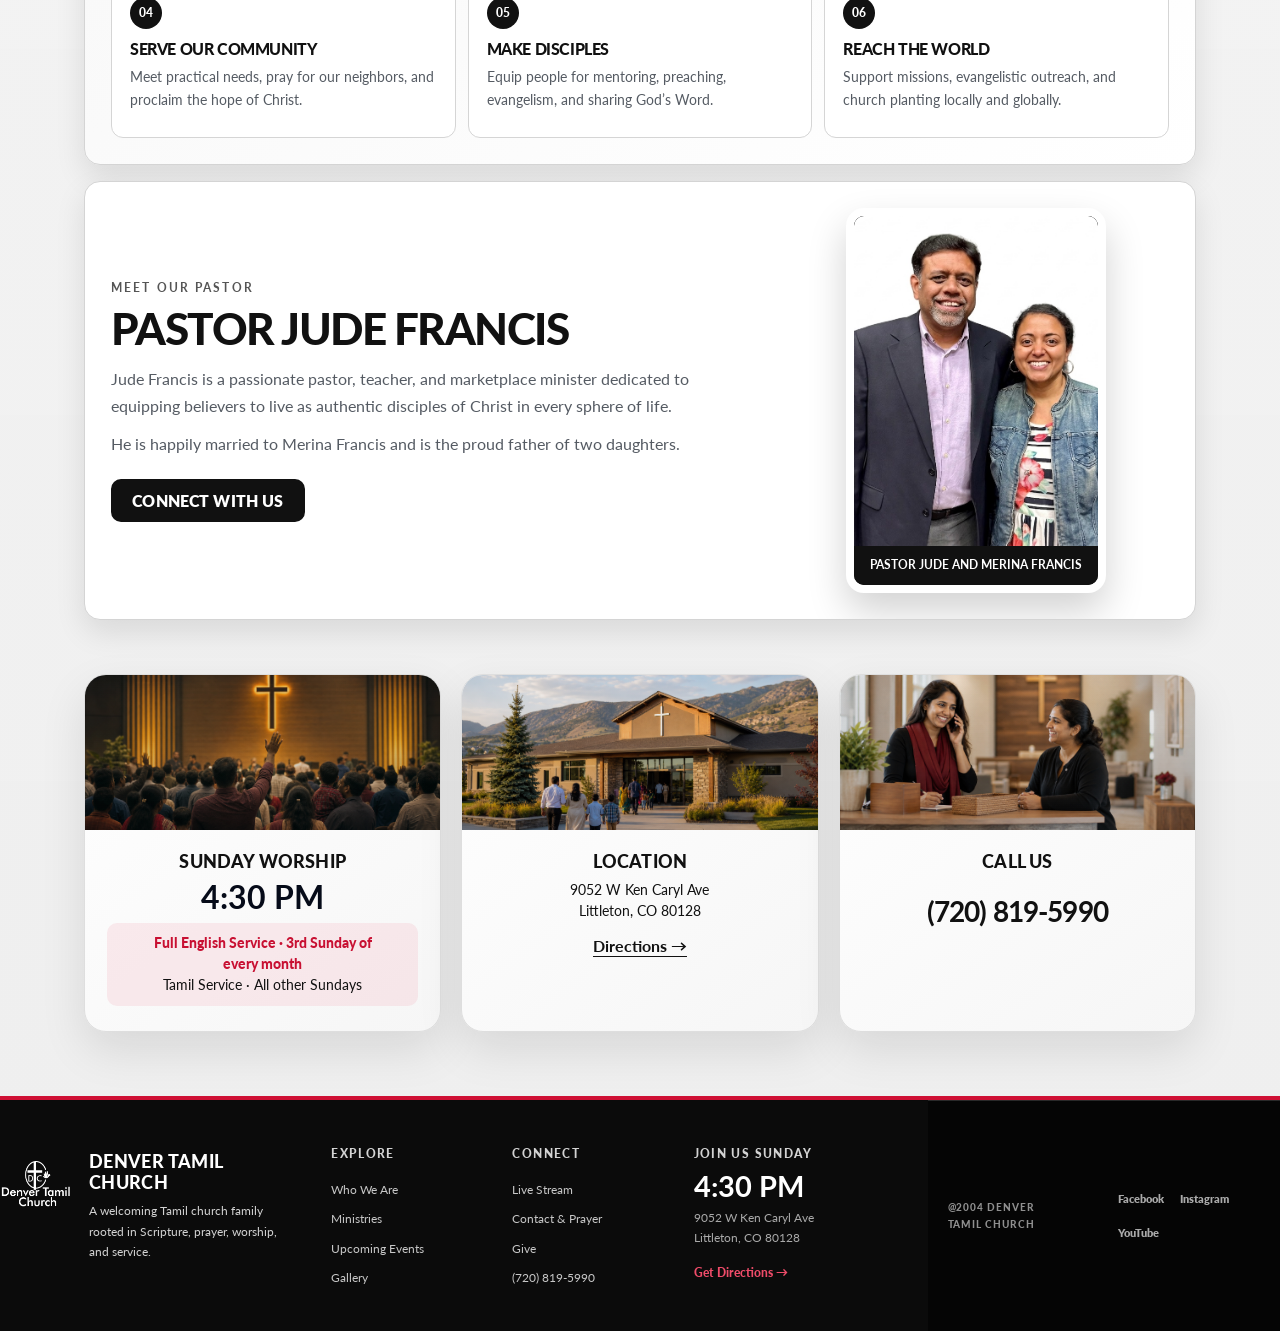
==== commit 3dd96859: "commit" ====
--- a/index.html
+++ b/index.html
@@ -132,7 +132,7 @@
           <span class="quick-info-icon" aria-hidden="true">◷</span>
           <h2><span class="lang" data-lang="en">Sunday Worship</span><span class="lang" data-lang="ta">ஞாயிறு ஆராதனை</span></h2>
           <strong>4:30 PM</strong>
-          <p><span class="lang" data-lang="en">Tamil Service + Kids Sunday School<br />Teen &amp; Adult Service · Every 3rd Sunday</span><span class="lang" data-lang="ta">தமிழ் ஆராதனை + குழந்தைகள் ஞாயிறு பள்ளி<br />இளைஞர் மற்றும் பெரியோர் ஆராதனை · ஒவ்வொரு 3-வது ஞாயிறு</span></p>
+          <p class="service-language-schedule"><span class="lang" data-lang="en"><b>Full English Service · 3rd Sunday of every month</b><br />Tamil Service · All other Sundays</span><span class="lang" data-lang="ta"><b>முழு ஆங்கில ஆராதனை · ஒவ்வொரு மாதமும் 3-வது ஞாயிறு</b><br />தமிழ் ஆராதனை · மற்ற எல்லா ஞாயிறுகளிலும்</span></p>
         </article>
         <article class="quick-info-card">
           <span class="quick-info-icon" aria-hidden="true">⌖</span>
--- a/styles.css
+++ b/styles.css
@@ -1058,6 +1058,8 @@
 .quick-info-card h2 { margin-bottom: 2px; color: var(--ink); font-size: 1.42rem; line-height: 1.3; }
 .quick-info-card strong { display: block; color: #060b19; font-size: clamp(1.85rem, 3vw, 2.7rem); line-height: 1.2; }
 .quick-info-card p { margin-top: 12px; color: var(--ink); font-size: 1rem; line-height: 1.55; }
+.quick-info-card .service-language-schedule { margin-top: 10px; padding: 10px 12px; border-radius: 10px; background: rgba(225,25,62,.08); }
+.quick-info-card .service-language-schedule b { color: #c81032; font-weight: 900; }
 .quick-info-card a { display: inline-block; margin-top: 18px; color: var(--ink); font-weight: 700; text-decoration-thickness: 1px; text-underline-offset: 4px; }
 .quick-info-phone { font-size: clamp(1.5rem, 2.5vw, 2.4rem); letter-spacing: -.03em; text-decoration: none !important; }
 .quick-info + .features { margin-top: 0; }
--- a/design-system.css
+++ b/design-system.css
@@ -975,6 +975,9 @@
   transform: translateY(18px) scale(.98);
   transition: opacity 240ms ease, transform 320ms cubic-bezier(.2,.8,.2,1);
   backdrop-filter: blur(14px);
+  cursor: grab;
+  touch-action: none;
+  user-select: none;
 }
 .daily-verse-notice.is-visible { opacity: 1; transform: translateY(0) scale(1); }
 .daily-verse-notice.is-closing { opacity: 0; transform: translateY(12px) scale(.98); }
@@ -987,7 +990,7 @@
 .daily-verse-copy > span small { margin-left: 4px; color: #aaa; font-size: .54rem; }
 .daily-verse-copy blockquote { margin: 0; color: #fff; font-family: Georgia, 'Times New Roman', serif; font-size: .82rem; font-weight: 700; line-height: 1.35; }
 .daily-verse-copy cite { display: block; margin-top: 3px; color: #cfcfcf; font-size: .62rem; font-style: normal; font-weight: 800; }
-.daily-verse-close { position: absolute; top: 5px; right: 5px; display: grid; width: 26px; height: 26px; padding: 0; place-items: center; border: 0; border-radius: 50%; background: transparent; color: #bbb; font-size: 1.05rem; line-height: 1; cursor: pointer; transition: color 160ms ease, background 160ms ease, transform 160ms ease; }
+.daily-verse-close { position: absolute; top: 5px; right: 5px; display: grid; width: 26px; height: 26px; padding: 0; place-items: center; border: 0; border-radius: 50%; background: transparent; color: #bbb; font-size: 1.05rem; line-height: 1; cursor: pointer; touch-action: manipulation; transition: color 160ms ease, background 160ms ease, transform 160ms ease; }
 .daily-verse-close:hover,.daily-verse-close:focus-visible { background: rgba(255,255,255,.12); color: #fff; transform: rotate(7deg); }
 @media (max-width: 620px) {
   .daily-verse-notice { top: 88px; left: 8px; width: min(calc(100% - 16px), 290px); padding: 9px 34px 9px 10px; grid-template-columns: 28px minmax(0,1fr); gap: 8px; border-radius: 11px; }
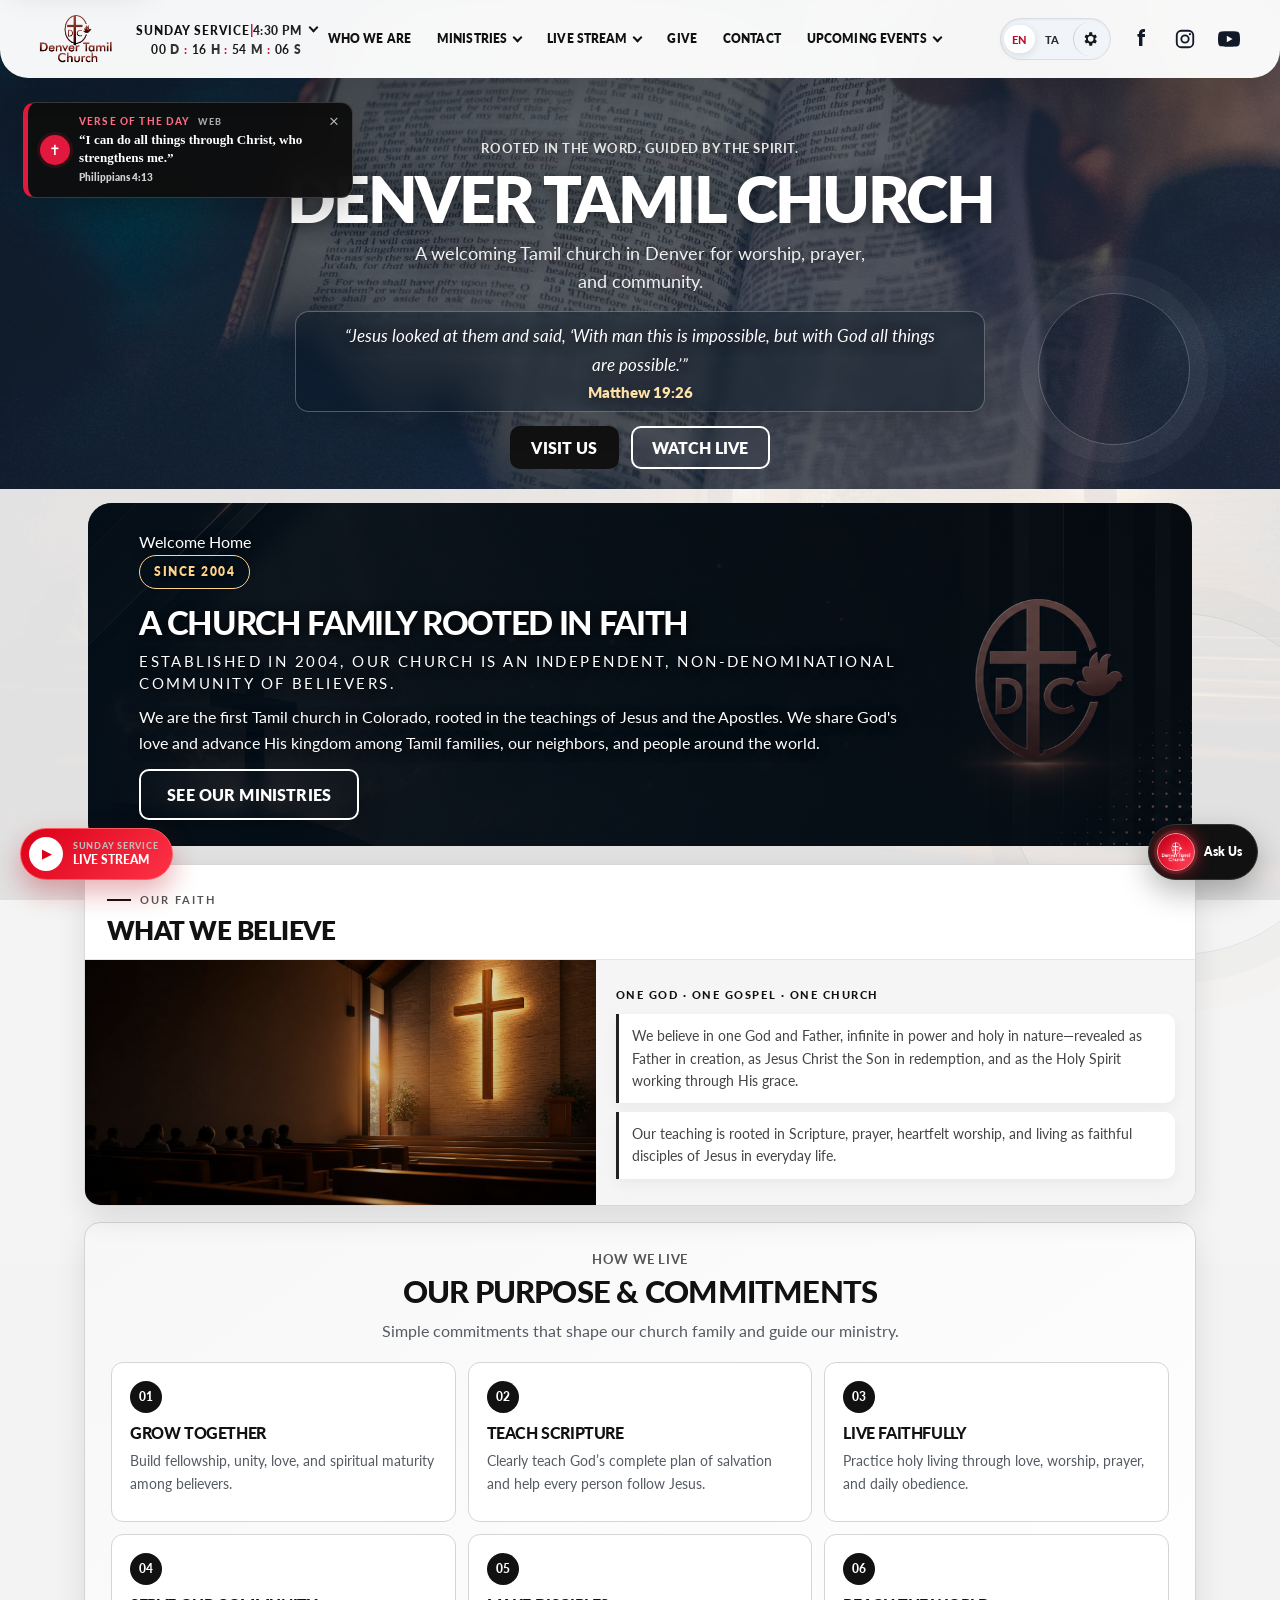
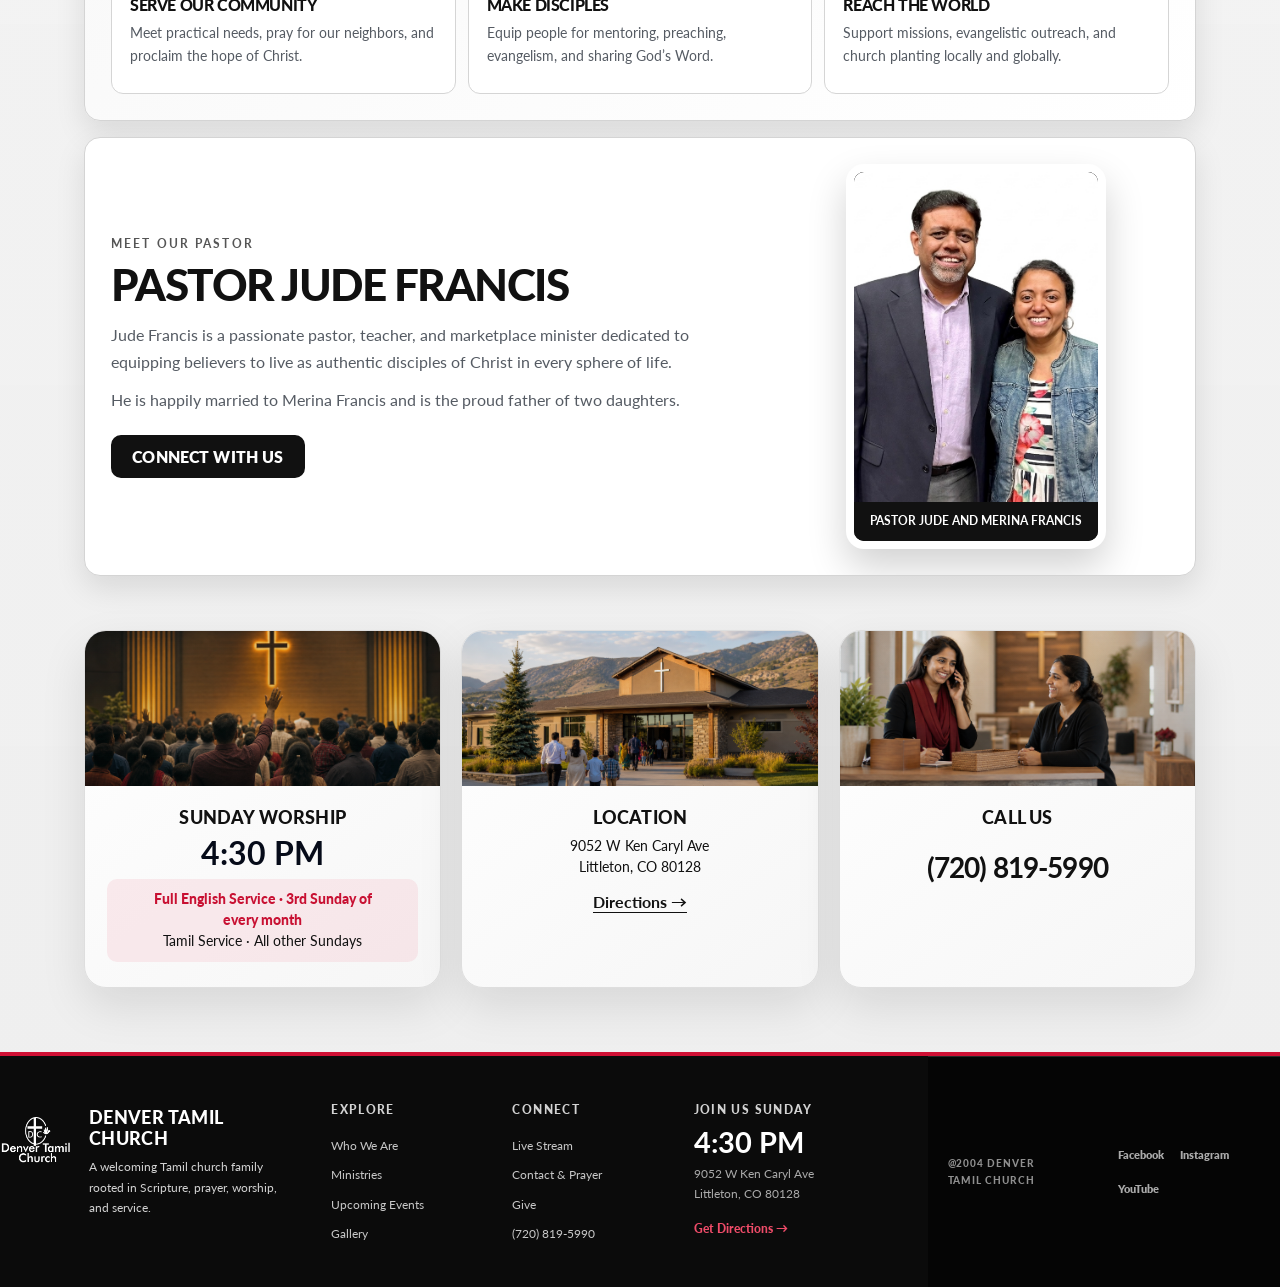
==== commit d34cdb03: "Polish shared header and refresh live feed" ====
--- a/index.html
+++ b/index.html
@@ -1,6 +1,7 @@
 <!DOCTYPE html>
 <html lang="en">
   <head>
+    <script>document.documentElement.classList.add('js-preparing');setTimeout(()=>document.documentElement.classList.remove('js-preparing'),2500);</script><style>html.js-preparing body{visibility:hidden}</style>
     <meta charset="UTF-8" />
     <meta name="viewport" content="width=device-width, initial-scale=1.0" />
     <title>Denver Tamil Church</title>
@@ -15,8 +16,8 @@
       rel="stylesheet"
     />
     <link rel="icon" href="favicon.ico" type="image/x-icon" />
-    <link rel="stylesheet" href="styles.css" />
-    <link rel="stylesheet" href="design-system.css" />
+    <link rel="stylesheet" href="styles.css?v=20260809-4" />
+    <link rel="stylesheet" href="design-system.css?v=20260809-refresh-stable" />
     <noscript><style>body.home-preparing { opacity: 1; }</style></noscript>
   </head>
   <body class="home-preparing">
@@ -34,7 +35,7 @@
             <a class="home-admin-link" href="admin/" aria-label="Open website administration" title="Website administration"><svg viewBox="0 0 24 24" aria-hidden="true"><path d="M19.14 12.94a7.8 7.8 0 0 0 .05-.94 7.8 7.8 0 0 0-.05-.94l2.03-1.58-1.92-3.32-2.39.96a7.3 7.3 0 0 0-1.63-.95L14.87 3h-3.84l-.36 3.17c-.58.24-1.12.56-1.63.95l-2.39-.96-1.92 3.32 2.03 1.58a7.8 7.8 0 0 0-.05.94c0 .32.02.63.05.94l-2.03 1.58 1.92 3.32 2.39-.96c.5.39 1.05.71 1.63.95l.36 3.17h3.84l.36-3.17a7.3 7.3 0 0 0 1.63-.95l2.39.96 1.92-3.32-2.03-1.58ZM12.95 15.5A3.5 3.5 0 1 1 12.95 8a3.5 3.5 0 0 1 0 7.5Z" fill="currentColor"/></svg></a>
         </div>
       </div>
-      <nav class="navbar">
+      <nav class="navbar" aria-label="Main navigation">
         <div class="nav-links">
           <a class="nav-link nav-link--active" href="index.html"><span class="lang" data-lang="en">Who We Are</span><span class="lang" data-lang="ta">நாங்கள் யார்</span></a>
           <a class="nav-link" href="missions.html"><span class="lang" data-lang="en">Missions and Ministries</span><span class="lang" data-lang="ta">மிஷன்கள் மற்றும் அமைச்சுகள்</span></a>
@@ -126,6 +127,15 @@
             </div>
           </div>
         </div>
+        <aside class="sermon-notes-preview" aria-label="Sermon Notes coming soon">
+          <span class="sermon-notes-preview-icon" aria-hidden="true">✦</span>
+          <div class="sermon-notes-preview-copy">
+            <p class="sermon-notes-preview-status"><span class="sermon-notes-preview-dot" aria-hidden="true"></span><span class="lang" data-lang="en">Coming Soon</span><span class="lang" data-lang="ta">விரைவில் வருகிறது</span></p>
+            <h3><span class="lang" data-lang="en">Sermon Notes</span><span class="lang" data-lang="ta">பிரசங்கக் குறிப்புகள்</span></h3>
+            <p><span class="lang" data-lang="en">Weekly sermon notes are being prepared. This page is under construction.</span><span class="lang" data-lang="ta">வாராந்திர பிரசங்கக் குறிப்புகள் தயாராகி வருகின்றன. இந்தப் பக்கம் உருவாக்கத்தில் உள்ளது.</span></p>
+          </div>
+          <a class="sermon-notes-preview-link" href="sermon-notes.html?v=20260809"><span class="lang" data-lang="en">View Notes →</span><span class="lang" data-lang="ta">குறிப்புகளைப் பார்க்கவும் →</span></a>
+        </aside>
       </section>
       <section class="quick-info" aria-label="Church quick information">
         <article class="quick-info-card">
@@ -284,6 +294,6 @@
         <p>@2004 DENVER TAMIL CHURCH</p>
       </div>
     </footer>
-    <script src="js/script.js?v=20260805-home-admin-link"></script>
+    <script src="js/script.js?v=20260809-refresh-stable"></script>
   </body>
 </html>
--- a/styles.css
+++ b/styles.css
@@ -3219,6 +3219,78 @@
 .give-hero-panel h1,
 .contact-hero-panel h1 {
   text-transform: uppercase;
+}
+
+/* Sermon Notes construction page. */
+.sermon-notes-page {
+  position: relative;
+  display: grid;
+  min-height: calc(100vh - 220px);
+  padding: clamp(42px, 8vw, 92px) 24px 72px;
+  place-items: center;
+  overflow: hidden;
+  background:
+    radial-gradient(circle at 12% 18%, rgba(15, 118, 110, .12), transparent 28%),
+    radial-gradient(circle at 88% 78%, rgba(211, 155, 60, .14), transparent 25%),
+    linear-gradient(180deg, #f8fbfa 0%, #eef6f4 100%);
+}
+.sermon-notes-card {
+  position: relative;
+  isolation: isolate;
+  overflow: hidden;
+  width: min(760px, 100%);
+  padding: clamp(42px, 7vw, 76px) clamp(24px, 7vw, 72px);
+  border: 1px solid rgba(255, 255, 255, .9);
+  border-radius: 32px;
+  background: rgba(255, 255, 255, .88);
+  text-align: center;
+  box-shadow: 0 30px 80px rgba(15, 55, 68, .14), inset 0 1px 0 #fff;
+  backdrop-filter: blur(18px);
+}
+.sermon-notes-content { position: relative; z-index: 2; }
+.sermon-notes-decoration { position: absolute; z-index: 1; border-radius: 50%; filter: blur(1px); }
+.sermon-notes-decoration--one { top: -110px; right: -90px; width: 260px; height: 260px; background: rgba(15, 118, 110, .09); }
+.sermon-notes-decoration--two { bottom: -120px; left: -100px; width: 280px; height: 280px; background: rgba(211, 155, 60, .1); }
+.sermon-notes-icon {
+  position: relative;
+  display: grid;
+  width: 82px;
+  height: 82px;
+  margin: 0 auto 20px;
+  place-items: center;
+  border: 1px solid rgba(255, 255, 255, .35);
+  border-radius: 25px;
+  background: linear-gradient(145deg, #0c2d42, #0f766e);
+  box-shadow: 0 16px 34px rgba(15, 72, 79, .26);
+  transform: rotate(-3deg);
+}
+.sermon-notes-cross::before,
+.sermon-notes-cross::after { content: ''; position: absolute; border-radius: 99px; background: #f6cc84; }
+.sermon-notes-cross::before { top: 19px; left: 38px; width: 5px; height: 31px; }
+.sermon-notes-cross::after { top: 28px; left: 28px; width: 25px; height: 5px; }
+.sermon-notes-line { position: absolute; bottom: 20px; left: 24px; width: 34px; height: 3px; border-radius: 99px; background: rgba(255, 255, 255, .76); }
+.sermon-notes-line:last-child { bottom: 13px; width: 24px; }
+.sermon-notes-status { display: inline-flex; align-items: center; gap: 8px; margin: 0 0 18px; padding: 7px 12px; border: 1px solid rgba(15, 118, 110, .14); border-radius: 999px; background: rgba(15, 118, 110, .07); color: #0b625c; font-size: .72rem; font-weight: 900; letter-spacing: .09em; text-transform: uppercase; }
+.sermon-notes-status-dot { width: 7px; height: 7px; border-radius: 50%; background: #d39b3c; box-shadow: 0 0 0 4px rgba(211, 155, 60, .14); }
+.sermon-notes-card .eyebrow { margin-bottom: 9px; color: #a15b00; font-size: .78rem; letter-spacing: .18em; }
+.sermon-notes-card h1 {
+  max-width: 620px;
+  margin: 0 auto 15px;
+  color: var(--ink);
+  font-size: clamp(2.2rem, 5.5vw, 4rem);
+  line-height: 1.02;
+  letter-spacing: -.045em;
+}
+.sermon-notes-kicker { margin: 0 0 14px; color: #0f766e; font-size: .82rem; font-weight: 900; letter-spacing: .12em; text-transform: uppercase; }
+.sermon-notes-message { max-width: 590px; margin: 0 auto 30px; color: var(--muted); font-size: 1.08rem; line-height: 1.72; }
+.sermon-notes-actions { display: flex; align-items: center; justify-content: center; gap: 22px; flex-wrap: wrap; }
+.sermon-notes-actions .btn { min-height: 50px; padding-inline: 22px; box-shadow: 0 12px 24px rgba(15, 118, 110, .2); }
+@media (max-width: 520px) {
+  .sermon-notes-page { padding: 28px 16px 52px; }
+  .sermon-notes-card { padding: 38px 20px 42px; border-radius: 24px; }
+  .sermon-notes-message { font-size: 1rem; }
+  .sermon-notes-actions { gap: 18px; }
+  .sermon-notes-actions .btn { width: 100%; justify-content: center; }
 }
 
 /* Dedicated Live Stream page. */
@@ -5291,3 +5363,142 @@
 .home-admin-link:hover svg,.home-admin-link:focus-visible svg { transform:rotate(90deg); }
 @media(max-width:620px){.home-admin-link{width:32px;height:32px}.home-admin-link svg{width:17px;height:17px}}
 @media(prefers-reduced-motion:reduce){.home-admin-link,.home-admin-link svg{transition:none}}
+
+/* Home-page shortcut to the Sermon Notes construction page. */
+.sermon-notes-preview {
+  display: grid;
+  grid-template-columns: 42px minmax(0, 1fr) auto;
+  gap: 13px;
+  align-items: center;
+  margin-top: 16px;
+  padding: 14px;
+  border: 1px solid rgba(17, 17, 17, .13);
+  border-radius: 16px;
+  background: linear-gradient(135deg, #fff, #f3f3f3);
+  box-shadow: 0 10px 24px rgba(0, 0, 0, .07);
+}
+.sermon-notes-preview-icon {
+  display: grid;
+  width: 42px;
+  height: 42px;
+  place-items: center;
+  border-radius: 12px;
+  background: #171717;
+  color: #fff;
+  font-size: 1rem;
+}
+.sermon-notes-preview-copy { min-width: 0; }
+.sermon-notes-preview-status {
+  display: flex;
+  align-items: center;
+  gap: 6px;
+  margin: 0 0 3px;
+  color: #8a5700;
+  font-size: .66rem;
+  font-weight: 900;
+  letter-spacing: .1em;
+  text-transform: uppercase;
+}
+.sermon-notes-preview-dot { width: 7px; height: 7px; border-radius: 50%; background: #d39b3c; box-shadow: 0 0 0 4px rgba(211, 155, 60, .13); }
+.sermon-notes-preview h3 { margin: 0 0 3px; color: #171717; font-size: .95rem; }
+.sermon-notes-preview-copy > p:last-child { margin: 0; color: #5b5b5b; font-size: .79rem; line-height: 1.4; }
+.sermon-notes-preview-link {
+  display: inline-flex;
+  min-height: 36px;
+  padding: 8px 11px;
+  align-items: center;
+  justify-content: center;
+  border-radius: 9px;
+  background: #171717;
+  color: #fff;
+  font-size: .72rem;
+  font-weight: 800;
+  text-decoration: none;
+  white-space: nowrap;
+}
+.sermon-notes-preview-link:hover { background: #cf1034; color: #fff; opacity: 1; }
+@media (max-width: 560px) {
+  .sermon-notes-preview { grid-template-columns: 38px minmax(0, 1fr); padding: 12px; }
+  .sermon-notes-preview-icon { width: 38px; height: 38px; border-radius: 10px; }
+  .sermon-notes-preview-link { grid-column: 1 / -1; width: 100%; }
+}
+
+/* Compact, app-like page density: heroes follow their content on every screen. */
+body { overflow-x: hidden; }
+.hero {
+  min-height: 0;
+  padding-bottom: 20px;
+}
+.hero .hero-content { margin-top: 116px; }
+.page-hero,
+.page-who .page-hero,
+.missions-hero-panel,
+.give-hero-panel,
+.contact-hero-panel,
+.live-hero-panel,
+.gallery-hero-panel {
+  margin-bottom: 10px;
+  padding: 9px 20px;
+  border-radius: 16px;
+}
+.page-hero h1,
+.page-who .page-hero h1,
+.missions-hero-panel h1,
+.give-hero-panel h1,
+.contact-hero-panel h1,
+.live-hero-panel h1,
+.gallery-hero-panel h1 {
+  margin-bottom: 2px;
+  font-size: clamp(1.5rem, 2.45vw, 2.05rem);
+}
+.page-hero p,
+.page-who .page-hero p,
+.missions-hero-panel p,
+.contact-hero-panel p,
+.give-hero-panel blockquote,
+.live-hero-panel > p:last-child,
+.gallery-hero-panel > p:last-child {
+  font-size: .82rem;
+  line-height: 1.32;
+}
+@media (max-width: 720px) {
+  .hero { padding-bottom: 18px; }
+  .hero .hero-content { margin-top: 116px; }
+  .hero h1 { font-size: clamp(2.15rem, 10vw, 2.75rem); }
+  .hero .hero-text { margin-bottom: 12px; font-size: .94rem; }
+  .hero .hero-verse { margin-bottom: 10px; padding-block: 8px 6px; font-size: .8rem; }
+  .hero .hero-actions { gap: 9px; }
+  .hero .hero-actions .btn { min-height: 42px; padding: 10px 14px; font-size: .82rem; }
+  .page-hero,
+  .page-who .page-hero,
+  .missions-hero-panel,
+  .give-hero-panel,
+  .contact-hero-panel,
+  .live-hero-panel,
+  .gallery-hero-panel {
+    margin-bottom: 8px;
+    padding: 8px 15px;
+    border-radius: 14px;
+  }
+  .page-hero h1,
+  .page-who .page-hero h1,
+  .missions-hero-panel h1,
+  .give-hero-panel h1,
+  .contact-hero-panel h1,
+  .live-hero-panel h1,
+  .gallery-hero-panel h1 { font-size: clamp(1.35rem, 6.8vw, 1.75rem); }
+  .page-hero p,
+  .page-who .page-hero p,
+  .missions-hero-panel p,
+  .contact-hero-panel p,
+  .give-hero-panel blockquote,
+  .live-hero-panel > p:last-child,
+  .gallery-hero-panel > p:last-child { font-size: .76rem; }
+  .section { padding-block: 24px; }
+  .give-page,
+  .missions-page,
+  .contact-page,
+  .live-page,
+  .gallery-page { padding: 12px 14px 34px; }
+  .page-section { padding-inline: 14px; }
+}
--- a/design-system.css
+++ b/design-system.css
@@ -37,7 +37,7 @@
   text-rendering: optimizeLegibility;
   -webkit-font-smoothing: antialiased;
 }
-body.home-preparing { opacity: 0; transition: none; }
+body.home-preparing { opacity: 1; transition: none; }
 h1, h2, h3 {
   color: var(--color-ink);
   font-weight: 900;
@@ -997,6 +997,662 @@
   .daily-verse-mark { width: 28px; height: 28px; font-size: .82rem; }
   .daily-verse-copy blockquote { font-size: .76rem; }
 }
+
+/* Small, app-like header after moving language controls into the verse card. */
+.home-page-header,
+.page-nav {
+  min-height: 68px !important;
+  height: 68px !important;
+  padding-top: 5px !important;
+  padding-bottom: 5px !important;
+}
+.home-page-header .logo,
+.page-nav .logo { width: 56px !important; height: 52px !important; }
+.home-page-header .brand-name,
+.page-nav .brand-name { font-size: clamp(1.02rem, 1.5vw, 1.3rem) !important; }
+.home-page-header .nav-links,
+.page-nav .nav-links { gap: 3px; }
+.home-page-header .nav-links a,
+.page-nav .nav-links a { padding: 7px 9px !important; font-size: .81rem !important; }
+@media (max-width: 720px) {
+  .home-page-header,
+  .page-nav { min-height: 58px !important; height: auto !important; padding: 5px 12px !important; }
+  .home-page-header .logo,
+  .page-nav .logo { width: 46px !important; height: 42px !important; }
+  .home-page-header .brand-name,
+  .page-nav .brand-name { font-size: 1rem !important; }
+}
 @media (prefers-reduced-motion: reduce) {
   .daily-verse-notice,.daily-verse-close { transition: none; }
 }
+
+/* Keep the brand at the far-left edge while reserving clear space for navigation. */
+@media (min-width: 961px) {
+  .home-page-header,
+  .page-nav {
+    grid-template-columns: 92px minmax(0, 1fr) auto auto !important;
+    width: 100% !important;
+    padding-right: clamp(18px, 2.2vw, 36px) !important;
+    padding-left: 10px !important;
+    column-gap: clamp(10px, 1.25vw, 22px) !important;
+  }
+  .home-page-header .brand-wrapper,
+  .page-nav .brand {
+    width: 92px;
+    min-width: 0;
+    justify-self: start !important;
+  }
+  .home-page-header .logo,
+  .page-nav .logo {
+    display: block;
+    width: 80px !important;
+    height: 68px !important;
+    margin: 0 !important;
+    object-fit: contain;
+  }
+  .home-page-header > .navbar,
+  .page-nav .nav-links { min-width: 0; }
+  .home-page-header > .navbar .nav-links,
+  .page-nav .nav-links {
+    width: 100%;
+    justify-content: center !important;
+    gap: clamp(2px, .55vw, 10px) !important;
+    flex-wrap: nowrap !important;
+  }
+  .home-page-header .nav-links > a,
+  .page-nav .nav-links > a,
+  .home-page-header .nav-dropdown-toggle,
+  .page-nav .nav-dropdown-toggle {
+    padding-inline: clamp(7px, .65vw, 12px) !important;
+    white-space: nowrap;
+  }
+}
+
+/* Match the homepage mobile header to the stacked inner-page navigation. */
+@media (max-width: 960px) {
+  .home-page-header {
+    display: grid !important;
+    grid-template-columns: minmax(0, 1fr) !important;
+    width: 100% !important;
+    padding: 6px 12px 10px !important;
+    justify-items: stretch;
+    row-gap: 5px;
+  }
+  .home-page-header .header-brand-cluster {
+    display: grid !important;
+    grid-template-columns: 72px minmax(0, 1fr);
+    width: 100% !important;
+    min-width: 0;
+    column-gap: 8px;
+    align-items: center;
+  }
+  .home-page-header .header-brand-cluster > .brand {
+    position: static !important;
+    display: grid !important;
+    width: 72px !important;
+    min-width: 72px !important;
+    margin: 0 !important;
+    place-items: center;
+    transform: none !important;
+  }
+  .home-page-header .header-brand-cluster .logo {
+    width: 64px !important;
+    height: 64px !important;
+  }
+  .home-page-header > .navbar {
+    position: static !important;
+    order: initial !important;
+    width: 100% !important;
+    min-width: 0;
+    margin: 0 !important;
+    padding: 3px 0 0 !important;
+    transform: none !important;
+  }
+  .home-page-header > .navbar .nav-links {
+    display: flex;
+    width: 100%;
+    min-width: 0;
+    justify-content: center !important;
+    flex-wrap: wrap !important;
+    gap: 3px !important;
+  }
+  .home-page-header .lang-card {
+    position: static !important;
+    margin: 2px auto 0 !important;
+    justify-self: center !important;
+  }
+  .home-page-header .header-social-links { display: none !important; }
+}
+
+/* One collision-proof tablet/mobile header shared by every inner page. */
+@media (max-width: 960px) {
+  .page-nav {
+    display: grid !important;
+    grid-template-columns: minmax(0, 1fr) !important;
+    width: 100% !important;
+    height: auto !important;
+    min-height: 0 !important;
+    padding: 6px 12px 10px !important;
+    justify-items: stretch !important;
+    row-gap: 5px;
+  }
+  .page-nav .header-brand-cluster {
+    display: grid !important;
+    grid-template-columns: 72px minmax(0, 1fr);
+    width: 100% !important;
+    min-width: 0;
+    column-gap: 8px;
+    align-items: center;
+  }
+  .page-nav .header-brand-cluster > .brand {
+    position: static !important;
+    display: grid !important;
+    width: 72px !important;
+    min-width: 72px !important;
+    margin: 0 !important;
+    place-items: center;
+    transform: none !important;
+  }
+  .page-nav .header-brand-cluster .logo { width: 64px !important; height: 64px !important; margin: 0 !important; }
+  .page-nav > .nav-links {
+    display: flex !important;
+    width: 100% !important;
+    min-width: 0;
+    justify-content: center !important;
+    flex-wrap: wrap !important;
+    gap: 3px !important;
+  }
+  .page-nav > .nav-links > a,
+  .page-nav > .nav-links > .nav-dropdown > .nav-dropdown-toggle {
+    min-height: 40px;
+    padding: 8px 10px !important;
+    font-size: .8rem !important;
+    white-space: nowrap;
+  }
+  .page-nav > .lang-switch { position: static !important; margin: 2px auto 0 !important; justify-self: center !important; }
+  .page-nav .header-social-links { display: none !important; }
+}
+
+@media (min-width: 961px) and (max-width: 1180px) {
+  .home-page-header .header-social-links,
+  .page-nav .header-social-links,
+  .home-page-header .header-service-time,
+  .page-nav .header-service-time { display: none !important; }
+  .home-page-header .nav-links > a,
+  .page-nav .nav-links > a,
+  .home-page-header .nav-dropdown-toggle,
+  .page-nav .nav-dropdown-toggle { font-size: .78rem !important; }
+}
+
+/* On phones, reserve separate columns for the logo and service information. */
+@media (max-width: 720px) {
+  .home-page-header .header-brand-cluster,
+  .page-nav .header-brand-cluster {
+    display: grid !important;
+    grid-template-columns: 72px minmax(0, 1fr);
+    width: 100%;
+    min-width: 0;
+    column-gap: 8px;
+    align-items: center;
+  }
+  .home-page-header .header-brand-cluster > .brand,
+  .page-nav .header-brand-cluster > .brand {
+    position: static !important;
+    display: grid !important;
+    width: 72px !important;
+    min-width: 72px !important;
+    margin: 0 !important;
+    place-items: center;
+    transform: none !important;
+  }
+  .home-page-header .header-brand-cluster .logo,
+  .page-nav .header-brand-cluster .logo {
+    width: 64px !important;
+    height: 64px !important;
+    margin: 0 !important;
+  }
+  .home-page-header .header-service-countdown,
+  .page-nav .header-service-countdown {
+    width: 100%;
+    min-width: 0;
+    overflow: visible;
+  }
+  .home-page-header .header-service-time,
+  .page-nav .header-service-time {
+    width: 100%;
+    min-width: 0 !important;
+    min-height: 58px;
+    margin: 0 !important;
+    padding: 7px 4px !important;
+  }
+  .home-page-header .service-time-line > .lang.active,
+  .page-nav .service-time-line > .lang.active { gap: 5px; }
+  .home-page-header .header-service-time strong,
+  .home-page-header .header-service-time small,
+  .page-nav .header-service-time strong,
+  .page-nav .header-service-time small,
+  .service-countdown-compact { font-size: .62rem !important; }
+  .service-address-line {
+    width: 100%;
+    max-width: 100% !important;
+    margin-top: -3px;
+    overflow: visible !important;
+    justify-content: center;
+    font-size: .58rem !important;
+    text-overflow: clip !important;
+  }
+}
+
+/* Prominent shared church logo without crowding the header utilities. */
+@media (min-width: 961px) {
+  .home-page-header,
+  .page-nav { min-height: 78px !important; }
+  .home-page-header .header-brand-cluster,
+  .page-nav .header-brand-cluster {
+    grid-template-columns: 82px minmax(188px, auto) !important;
+    column-gap: 9px !important;
+  }
+  .home-page-header .header-brand-cluster > .brand,
+  .page-nav .header-brand-cluster > .brand {
+    width: 82px !important;
+    min-width: 82px !important;
+  }
+  .home-page-header .header-brand-cluster .logo,
+  .page-nav .header-brand-cluster .logo {
+    width: 76px !important;
+    height: 66px !important;
+  }
+}
+@media (max-width: 960px) {
+  .home-page-header .header-brand-cluster,
+  .page-nav .header-brand-cluster {
+    grid-template-columns: 64px minmax(0, 1fr) !important;
+    column-gap: 8px !important;
+  }
+  .home-page-header .header-brand-cluster > .brand,
+  .page-nav .header-brand-cluster > .brand {
+    width: 64px !important;
+    min-width: 64px !important;
+  }
+  .home-page-header .header-brand-cluster .logo,
+  .page-nav .header-brand-cluster .logo {
+    width: 58px !important;
+    height: 54px !important;
+  }
+}
+
+/* Keep the language control inside the menu and let the header fit all menu content. */
+.home-page-header,
+.page-nav { height: auto !important; }
+.home-page-header .header-language-toggle,
+.page-nav .header-language-toggle {
+  position: static !important;
+  display: inline-flex !important;
+  flex: 0 0 auto;
+  margin: 0 !important;
+  align-self: center;
+  justify-self: end;
+}
+.home-page-header > .navbar {
+  display: flex !important;
+  min-height: 44px;
+  align-items: center;
+}
+@media (min-width: 961px) {
+  .home-page-header,
+  .page-nav {
+    height: auto !important;
+    min-height: 66px !important;
+    padding-inline: clamp(14px, 2.2vw, 34px) !important;
+    column-gap: 14px !important;
+  }
+  .home-page-header .header-brand-cluster,
+  .page-nav .header-brand-cluster { grid-template-columns: 56px minmax(188px, auto) !important; column-gap: 7px !important; }
+  .home-page-header .header-brand-cluster > .brand,
+  .page-nav .header-brand-cluster > .brand { width: 56px !important; min-width: 56px !important; }
+  .home-page-header .header-brand-cluster .logo,
+  .page-nav .header-brand-cluster .logo { width: 50px !important; height: 50px !important; }
+  .home-page-header .header-service-time,
+  .page-nav .header-service-time { min-width: 178px !important; min-height: 36px !important; padding: 4px 7px !important; }
+  .home-page-header .service-address-line,
+  .page-nav .service-address-line { display: none !important; }
+  .home-page-header .nav-links > a,
+  .page-nav .nav-links > a,
+  .home-page-header .nav-dropdown-toggle,
+  .page-nav .nav-dropdown-toggle { min-height: 34px !important; padding: 6px 8px !important; font-size: .76rem !important; }
+  .header-utility-bar { top: 66px; min-height: 30px; padding-block: 3px; }
+}
+@media (max-width: 960px) {
+  .home-page-header,
+  .page-nav {
+    min-height: 0 !important;
+    padding: 5px 10px 7px !important;
+    row-gap: 3px !important;
+  }
+  .home-page-header .header-brand-cluster,
+  .page-nav .header-brand-cluster { grid-template-columns: 48px minmax(0, 1fr) !important; column-gap: 6px !important; }
+  .home-page-header .header-brand-cluster > .brand,
+  .page-nav .header-brand-cluster > .brand { width: 48px !important; min-width: 48px !important; }
+  .home-page-header .header-brand-cluster .logo,
+  .page-nav .header-brand-cluster .logo { width: 42px !important; height: 42px !important; }
+  .home-page-header .header-service-time,
+  .page-nav .header-service-time { min-height: 36px !important; padding: 4px 6px !important; }
+  .home-page-header .header-service-time strong,
+  .home-page-header .header-service-time small,
+  .page-nav .header-service-time strong,
+  .page-nav .header-service-time small,
+  .service-countdown-compact { font-size: .57rem !important; }
+  .home-page-header .service-address-line,
+  .page-nav .service-address-line { display: none !important; }
+  .home-page-header > .navbar .nav-links,
+  .page-nav > .nav-links {
+    justify-content: flex-start !important;
+    flex-wrap: nowrap !important;
+    overflow-x: auto;
+    overscroll-behavior-x: contain;
+    scrollbar-width: none;
+  }
+  .home-page-header > .navbar .nav-links::-webkit-scrollbar,
+  .page-nav > .nav-links::-webkit-scrollbar { display: none; }
+  .home-page-header .nav-links > a,
+  .page-nav .nav-links > a,
+  .home-page-header .nav-dropdown-toggle,
+  .page-nav .nav-dropdown-toggle { min-height: 34px !important; padding: 6px 8px !important; font-size: .72rem !important; }
+  .header-utility-bar { min-height: 30px; padding: 3px 10px; }
+  .header-utility-bar .header-address strong,
+  .header-utility-bar .header-address small { font-size: .62rem; }
+}
+
+/* Modern navigation surface with language and social utilities kept outside it. */
+.home-page-header > .navbar,
+.page-nav > .nav-links {
+  border: 1px solid transparent;
+  border-radius: 16px;
+  background: transparent;
+  box-shadow: none;
+  backdrop-filter: none;
+}
+.home-page-header > .navbar { padding: 4px !important; }
+.page-nav > .nav-links { padding: 4px !important; }
+.home-page-header .nav-links > a,
+.page-nav .nav-links > a,
+.home-page-header .nav-dropdown-toggle,
+.page-nav .nav-dropdown-toggle {
+  border: 1px solid transparent !important;
+  border-radius: 11px !important;
+  background: transparent !important;
+  color: #111 !important;
+  transition: color 160ms ease, background 160ms ease, border-color 160ms ease, box-shadow 160ms ease, transform 160ms ease !important;
+}
+.home-page-header .nav-links > a:hover,
+.home-page-header .nav-links > a:focus-visible,
+.page-nav .nav-links > a:hover,
+.page-nav .nav-links > a:focus-visible,
+.home-page-header .nav-dropdown-toggle:hover,
+.home-page-header .nav-dropdown-toggle:focus-visible,
+.page-nav .nav-dropdown-toggle:hover,
+.page-nav .nav-dropdown-toggle:focus-visible {
+  border-color: #cc1235 !important;
+  background: #cc1235 !important;
+  color: #fff !important;
+  box-shadow: 0 7px 16px rgba(204,18,53,.22);
+  transform: translateY(-1px);
+}
+.home-page-header .nav-links .nav-link--active,
+.page-nav .nav-links .nav-link--active,
+.home-page-header .nav-dropdown--active > .nav-dropdown-toggle,
+.page-nav .nav-dropdown--active > .nav-dropdown-toggle {
+  border-color: transparent !important;
+  background: #fff !important;
+  color: #111 !important;
+  box-shadow: none !important;
+}
+.home-page-header .nav-links .nav-link--active:hover,
+.home-page-header .nav-dropdown--active > .nav-dropdown-toggle:hover,
+.page-nav .nav-links .nav-link--active:hover,
+.page-nav .nav-dropdown--active > .nav-dropdown-toggle:hover {
+  border-color: #cc1235 !important;
+  background: #cc1235 !important;
+  color: #fff !important;
+  box-shadow: 0 7px 16px rgba(204,18,53,.22) !important;
+}
+.home-page-header .header-language-toggle,
+.page-nav .header-language-toggle {
+  padding: 3px !important;
+  gap: 2px !important;
+  border: 1px solid rgba(15,23,42,.1) !important;
+  border-radius: 999px !important;
+  background: #f1f5f9 !important;
+  box-shadow: inset 0 1px 2px rgba(15,23,42,.05) !important;
+}
+.home-page-header .header-language-toggle .lang-btn,
+.page-nav .header-language-toggle .lang-btn {
+  min-width: 31px;
+  min-height: 28px;
+  padding: 5px 8px !important;
+  border: 0 !important;
+  border-radius: 999px !important;
+  font-size: .68rem !important;
+  font-weight: 900;
+}
+.home-page-header .header-language-toggle .lang-btn.active,
+.page-nav .header-language-toggle .lang-btn.active {
+  background: #fff !important;
+  color: #b60e2d !important;
+  box-shadow: 0 2px 8px rgba(15,23,42,.12) !important;
+}
+@media (max-width: 960px) {
+  .home-page-header .header-language-toggle,
+  .page-nav .header-language-toggle {
+    justify-self: end !important;
+    margin-top: 2px !important;
+  }
+  .home-page-header > .navbar,
+  .page-nav > .nav-links { border-radius: 13px; }
+}
+
+/* One menu specification across the homepage and all inner pages. */
+.home-page-header > .navbar,
+.page-nav > .nav-links {
+  width: 100% !important;
+  min-width: 0;
+  min-height: 44px;
+  padding: 4px !important;
+  align-items: center;
+}
+.home-page-header > .navbar .nav-links,
+.page-nav > .nav-links {
+  display: flex !important;
+  gap: 4px !important;
+  align-items: center !important;
+  justify-content: center !important;
+}
+.home-page-header .nav-links > a,
+.page-nav .nav-links > a,
+.home-page-header .nav-dropdown-toggle,
+.page-nav .nav-dropdown-toggle {
+  min-height: 36px !important;
+  padding: 7px 10px !important;
+  font-family: 'Lato', sans-serif !important;
+  font-size: .76rem !important;
+  font-weight: 800 !important;
+  line-height: 1.15 !important;
+  letter-spacing: .01em;
+  white-space: nowrap;
+}
+.home-page-header .nav-links .nav-link--active,
+.page-nav .nav-links .nav-link--active,
+.home-page-header .nav-dropdown--active > .nav-dropdown-toggle,
+.page-nav .nav-dropdown--active > .nav-dropdown-toggle {
+  background: transparent !important;
+}
+.home-page-header .nav-submenu,
+.page-nav .nav-submenu {
+  border: 1px solid rgba(15,23,42,.1) !important;
+  border-radius: 12px !important;
+  background: #fff !important;
+  box-shadow: 0 16px 36px rgba(15,23,42,.16) !important;
+}
+@media (max-width: 960px) {
+  .home-page-header > .navbar .nav-links,
+  .page-nav > .nav-links {
+    justify-content: flex-start !important;
+    overflow-x: auto;
+    scrollbar-width: none;
+  }
+  .home-page-header > .navbar .nav-links::-webkit-scrollbar,
+  .page-nav > .nav-links::-webkit-scrollbar { display: none; }
+}
+
+/* Final responsive header audit: preserve the Ministry desktop reference everywhere. */
+.home-page-header,
+.page-nav { box-sizing: border-box; }
+.home-page-header .header-language-toggle,
+.page-nav .header-language-toggle {
+  width: auto !important;
+  max-width: max-content;
+  justify-content: center !important;
+}
+@media (min-width: 961px) {
+  .home-page-header,
+  .page-nav {
+    grid-template-columns: minmax(230px, auto) minmax(0, 1fr) auto auto !important;
+    min-height: 66px !important;
+    padding: 6px clamp(24px, 3vw, 48px) !important;
+    column-gap: clamp(10px, 1.3vw, 20px) !important;
+    align-items: center !important;
+  }
+  .home-page-header > .navbar,
+  .page-nav > .nav-links { min-height: 44px !important; }
+}
+@media (max-width: 960px) {
+  .home-page-header,
+  .page-nav {
+    width: 100% !important;
+    max-width: 100vw;
+    padding: 7px 10px 9px !important;
+    overflow: visible;
+  }
+  .home-page-header > .navbar,
+  .page-nav > .nav-links {
+    width: 100% !important;
+    max-width: 100%;
+    min-height: 0 !important;
+    padding: 3px !important;
+    overflow: visible !important;
+  }
+  .home-page-header > .navbar .nav-links,
+  .page-nav > .nav-links {
+    width: 100% !important;
+    max-width: 100%;
+    padding: 0 !important;
+    justify-content: center !important;
+    flex-wrap: wrap !important;
+    overflow: visible !important;
+    gap: 3px !important;
+  }
+  .home-page-header .nav-links > a,
+  .page-nav .nav-links > a,
+  .home-page-header .nav-dropdown-toggle,
+  .page-nav .nav-dropdown-toggle {
+    min-height: 34px !important;
+    padding: 6px 8px !important;
+    font-size: .71rem !important;
+  }
+  .home-page-header .header-language-toggle,
+  .page-nav .header-language-toggle {
+    width: auto !important;
+    margin: 2px 0 0 auto !important;
+    justify-self: end !important;
+  }
+}
+@media (max-width: 480px) {
+  .home-page-header .nav-links > a,
+  .page-nav .nav-links > a,
+  .home-page-header .nav-dropdown-toggle,
+  .page-nav .nav-dropdown-toggle {
+    padding-inline: 7px !important;
+    font-size: .68rem !important;
+  }
+}
+
+/* Lock out legacy page-specific header rules after the full visual audit. */
+.home-page-header > .navbar,
+.page-nav > .nav-links {
+  background: transparent !important;
+  border-color: transparent !important;
+  box-shadow: none !important;
+  backdrop-filter: none !important;
+}
+.home-page-header .nav-dropdown.nav-dropdown--active > .nav-dropdown-toggle,
+.page-nav .nav-dropdown.nav-dropdown--active > .nav-dropdown-toggle {
+  border-color: transparent !important;
+  background: transparent !important;
+  color: #111 !important;
+  box-shadow: none !important;
+}
+.home-page-header .nav-dropdown.nav-dropdown--active > .nav-dropdown-toggle:hover,
+.home-page-header .nav-dropdown.nav-dropdown--active > .nav-dropdown-toggle:focus-visible,
+.page-nav .nav-dropdown.nav-dropdown--active > .nav-dropdown-toggle:hover,
+.page-nav .nav-dropdown.nav-dropdown--active > .nav-dropdown-toggle:focus-visible {
+  border-color: #cc1235 !important;
+  background: #cc1235 !important;
+  color: #fff !important;
+  box-shadow: 0 7px 16px rgba(204,18,53,.22) !important;
+}
+@media (max-width: 960px) {
+  .home-page-header > .navbar,
+  .page-nav > .nav-links,
+  .home-page-header > .navbar .nav-links {
+    box-sizing: border-box !important;
+    inline-size: calc(100vw - 20px) !important;
+    max-inline-size: calc(100vw - 20px) !important;
+  }
+  .home-page-header .header-language-toggle,
+  .page-nav .header-language-toggle {
+    box-sizing: border-box !important;
+    inline-size: fit-content !important;
+    max-inline-size: 130px !important;
+  }
+}
+
+/* Final logo scale across every page. */
+@media (min-width: 961px) {
+  .home-page-header,
+  .page-nav { min-height: 78px !important; }
+  .home-page-header .header-brand-cluster,
+  .page-nav .header-brand-cluster { grid-template-columns: 82px minmax(188px, auto) !important; }
+  .home-page-header .header-brand-cluster > .brand,
+  .page-nav .header-brand-cluster > .brand { width: 82px !important; min-width: 82px !important; }
+  .home-page-header .header-brand-cluster .logo,
+  .page-nav .header-brand-cluster .logo { width: 76px !important; height: 66px !important; }
+}
+@media (max-width: 960px) {
+  .home-page-header .header-brand-cluster,
+  .page-nav .header-brand-cluster { grid-template-columns: 64px minmax(0, 1fr) !important; }
+  .home-page-header .header-brand-cluster > .brand,
+  .page-nav .header-brand-cluster > .brand { width: 64px !important; min-width: 64px !important; }
+  .home-page-header .header-brand-cluster .logo,
+  .page-nav .header-brand-cluster .logo { width: 58px !important; height: 54px !important; }
+}
+
+/* Definitive menu colors: black at rest, white on a red hover surface. */
+.home-page-header > .navbar .nav-links > a,
+.page-nav > .nav-links > a,
+.home-page-header > .navbar .nav-dropdown-toggle,
+.page-nav > .nav-links .nav-dropdown-toggle {
+  background: transparent !important;
+  color: #111 !important;
+}
+.home-page-header > .navbar .nav-links > a:hover,
+.home-page-header > .navbar .nav-links > a:focus-visible,
+.page-nav > .nav-links > a:hover,
+.page-nav > .nav-links > a:focus-visible,
+.home-page-header > .navbar .nav-dropdown-toggle:hover,
+.home-page-header > .navbar .nav-dropdown-toggle:focus-visible,
+.page-nav > .nav-links .nav-dropdown-toggle:hover,
+.page-nav > .nav-links .nav-dropdown-toggle:focus-visible {
+  border-color: #cc1235 !important;
+  background: #cc1235 !important;
+  color: #fff !important;
+}
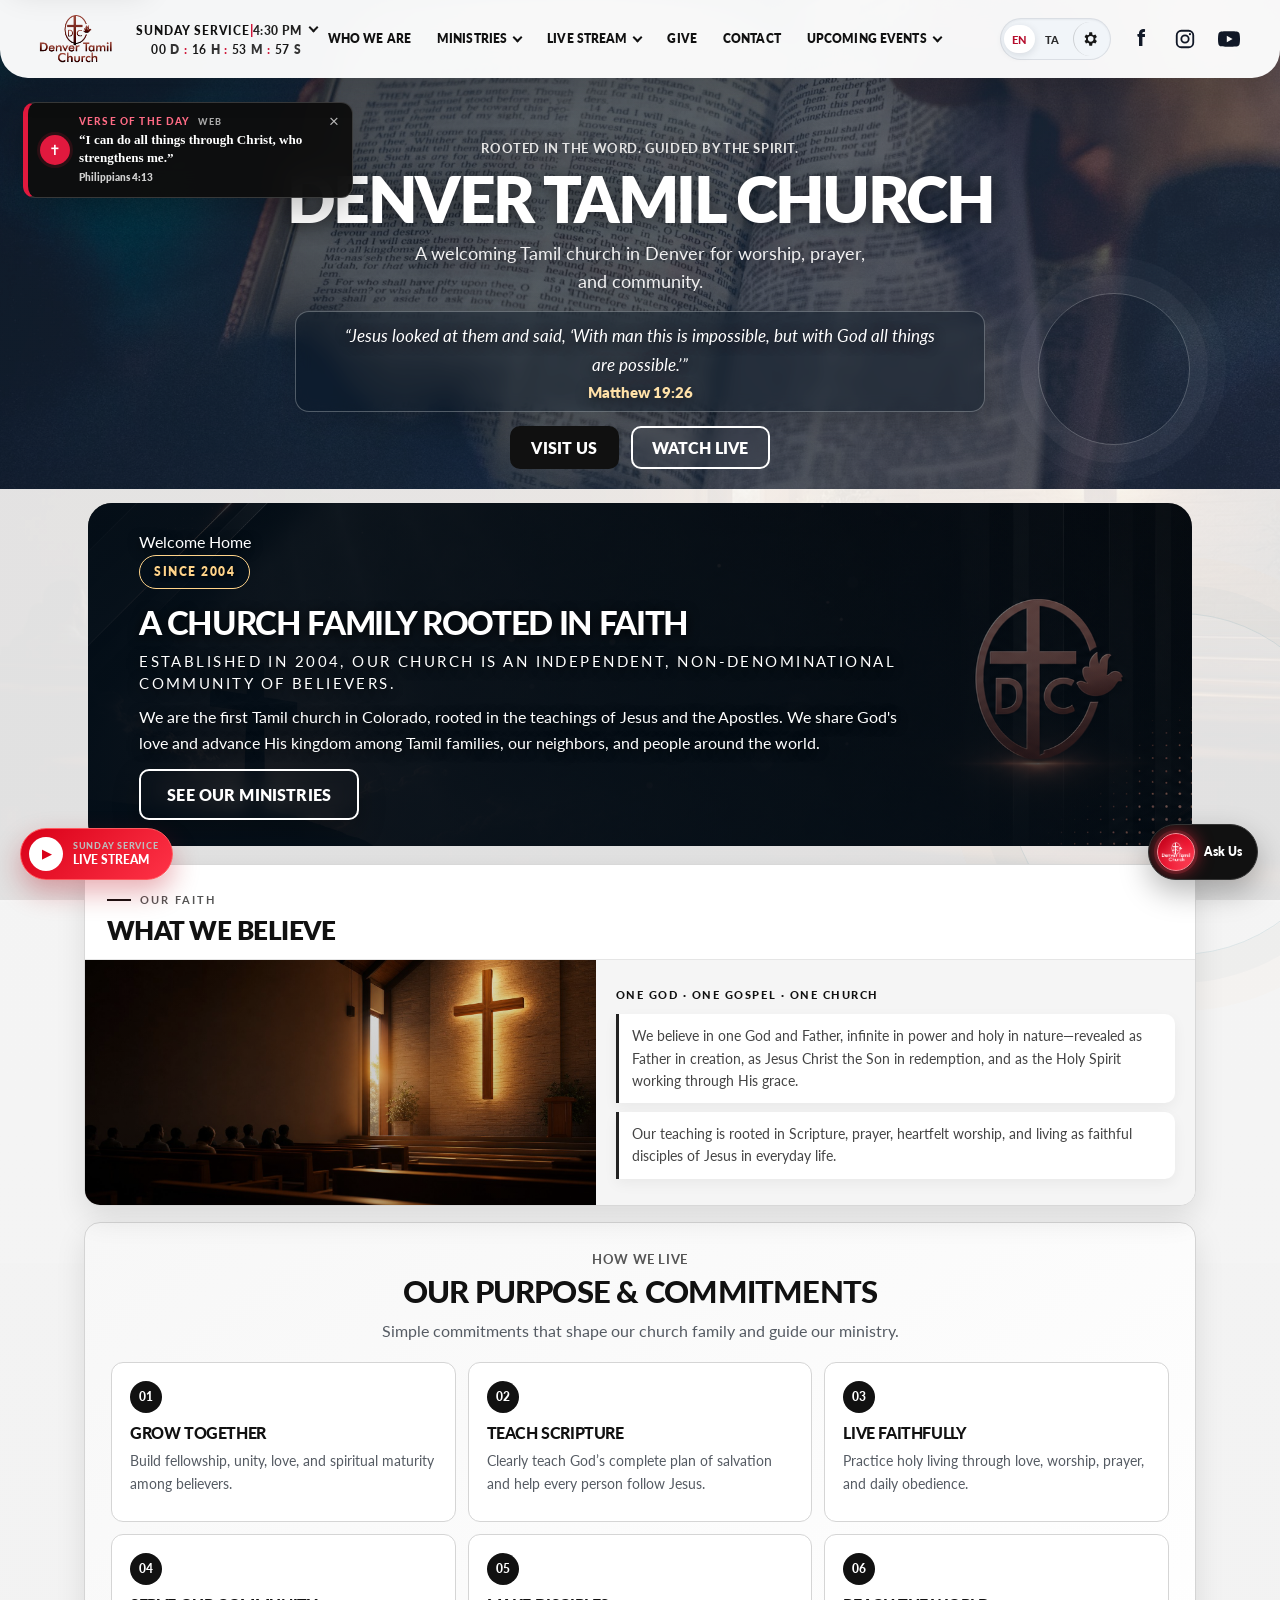
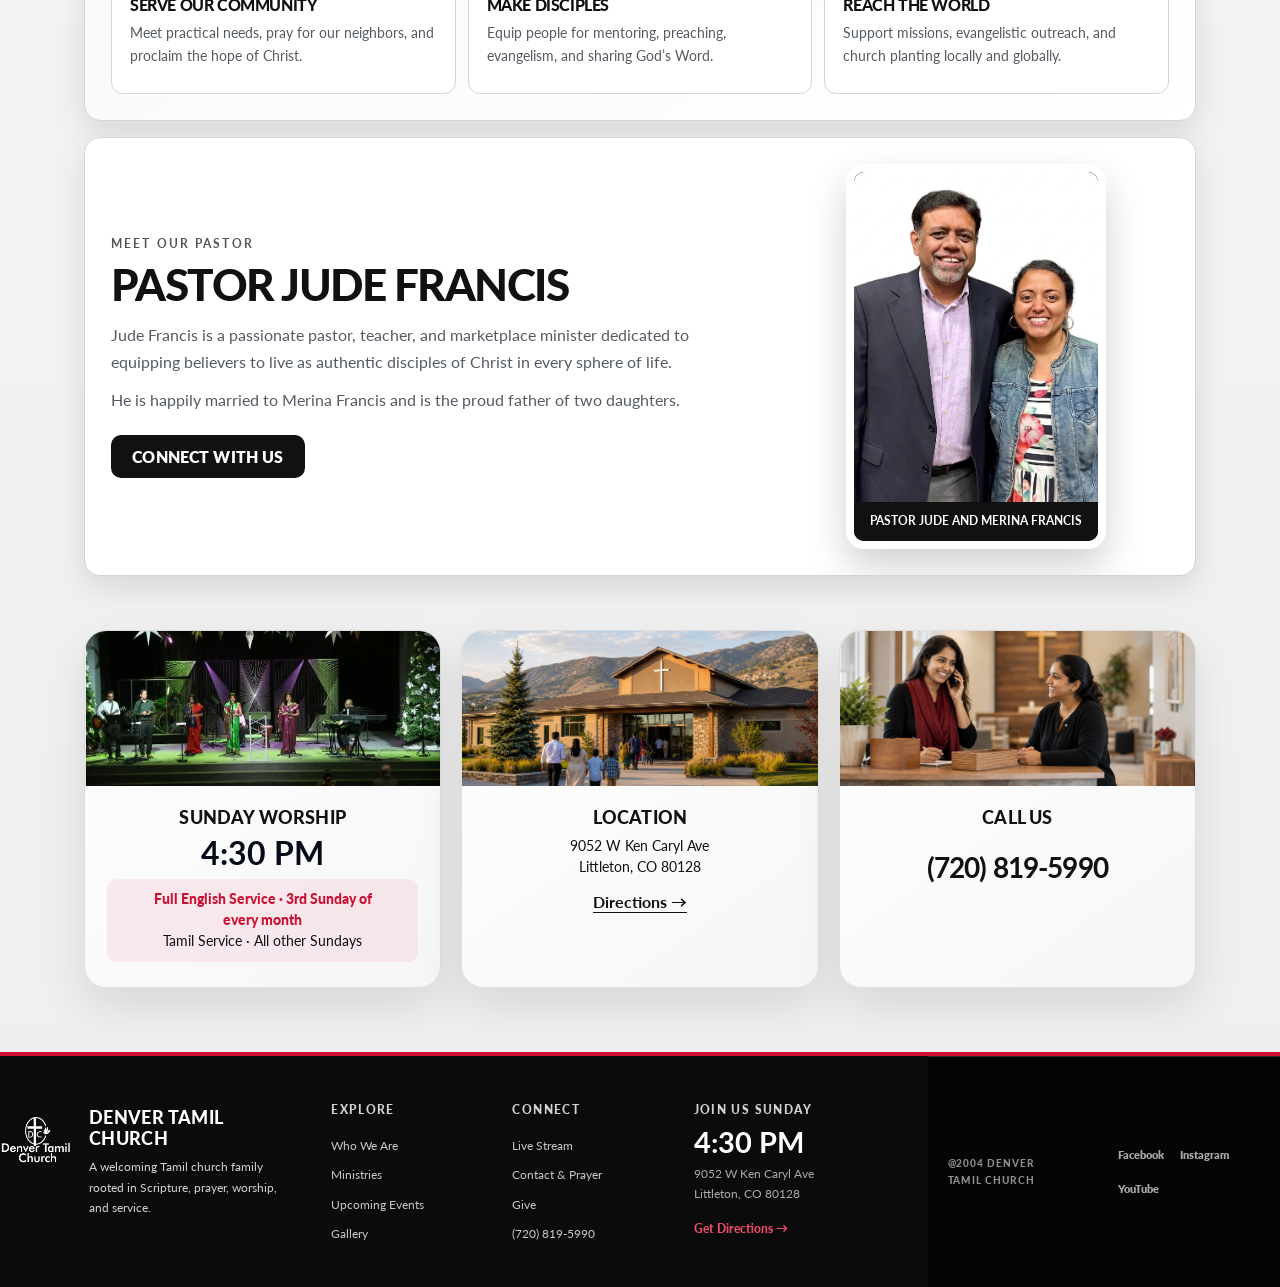
==== commit 5981ae3d: "8102026" ====
--- a/index.html
+++ b/index.html
@@ -17,7 +17,7 @@
     />
     <link rel="icon" href="favicon.ico" type="image/x-icon" />
     <link rel="stylesheet" href="styles.css?v=20260809-4" />
-    <link rel="stylesheet" href="design-system.css?v=20260809-refresh-stable" />
+    <link rel="stylesheet" href="design-system.css?v=20260810-quick-info-media" />
     <noscript><style>body.home-preparing { opacity: 1; }</style></noscript>
   </head>
   <body class="home-preparing">
@@ -294,6 +294,6 @@
         <p>@2004 DENVER TAMIL CHURCH</p>
       </div>
     </footer>
-    <script src="js/script.js?v=20260809-refresh-stable"></script>
+    <script src="js/script.js?v=20260810-quick-info-media"></script>
   </body>
 </html>
--- a/design-system.css
+++ b/design-system.css
@@ -1656,3 +1656,17 @@
   background: #cc1235 !important;
   color: #fff !important;
 }
+.mission-grid .mission-card::before { display: none; }
+.mission-card-media { position:relative; width:calc(100% + 40px); height:130px; margin:-22px -20px 18px; overflow:hidden; background-position:center; background-size:cover; }
+.mission-card:nth-child(1) .mission-card-media { background-image:linear-gradient(rgba(8,28,46,.1),rgba(8,28,46,.18)),url('assets/images/mission-local-generated.jpg'); }
+.mission-card:nth-child(2) .mission-card-media { background-image:linear-gradient(rgba(8,28,46,.08),rgba(8,28,46,.16)),url('assets/images/mission-global-generated.jpg'); }
+.mission-card:nth-child(3) .mission-card-media { background-image:linear-gradient(rgba(8,28,46,.06),rgba(8,28,46,.14)),url('assets/images/mission-discipleship-generated.jpg'); }
+[data-rotating-media] { position:relative; overflow:hidden; }
+.home-quick-info-bottom .quick-info-card::before { display:none; }
+.home-quick-info-bottom .quick-info-media { width:calc(100% + 44px); height:155px; flex:0 0 auto; margin:0 -22px 20px; background-position:center; background-size:cover; }
+.home-quick-info-bottom .quick-info-card:hover .quick-info-media .managed-media-slide.is-active { transform:scale(1.025); }
+.managed-media-slide { position:absolute; z-index:0; inset:0; width:100%; height:100%; object-fit:cover; opacity:0; transform:scale(1.035); transition:opacity .85s ease,transform 1.1s ease; }
+.managed-media-slide.is-active { opacity:1; transform:scale(1); }
+.ministry-dialog-visual > span { z-index:2; }
+@media(max-width:720px){.mission-card-media{width:calc(100% + 36px);margin:-18px -18px 16px;}}
+@media(prefers-reduced-motion:reduce){.managed-media-slide{transition:none;transform:none;}}
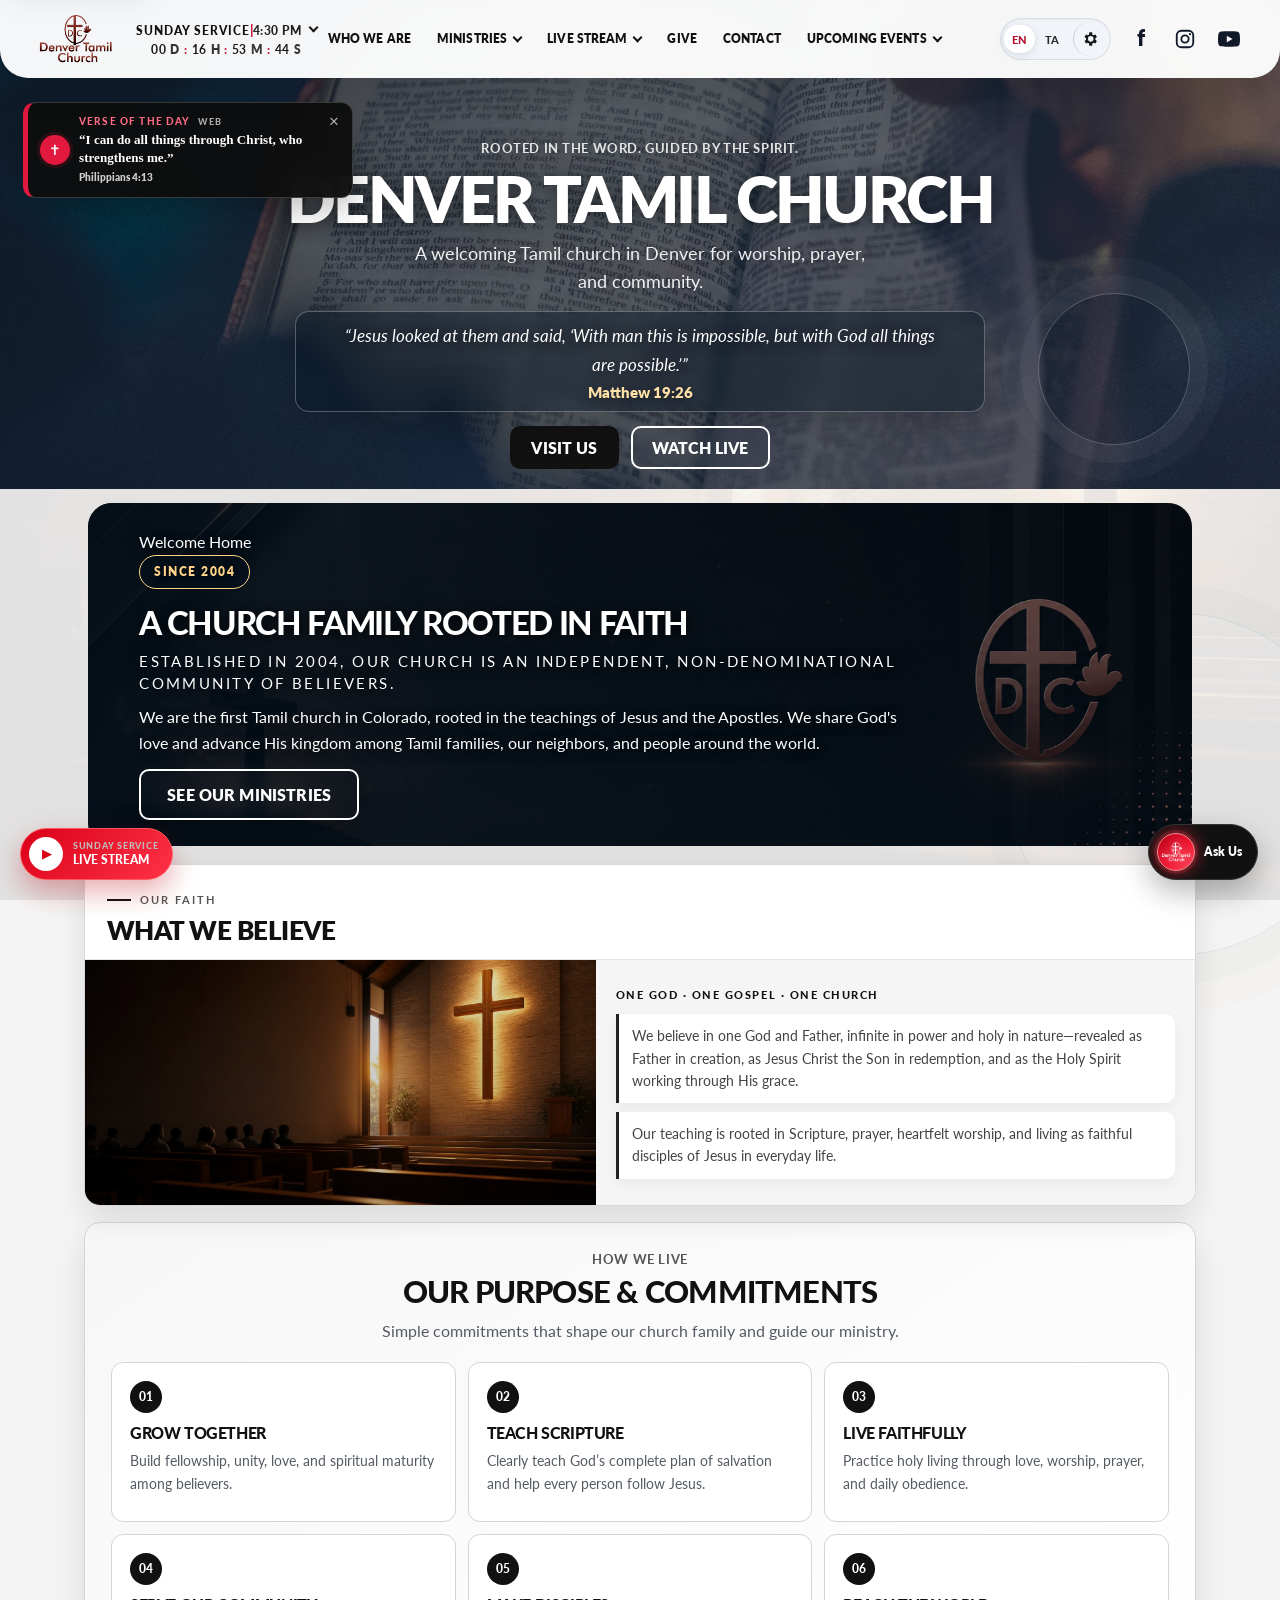
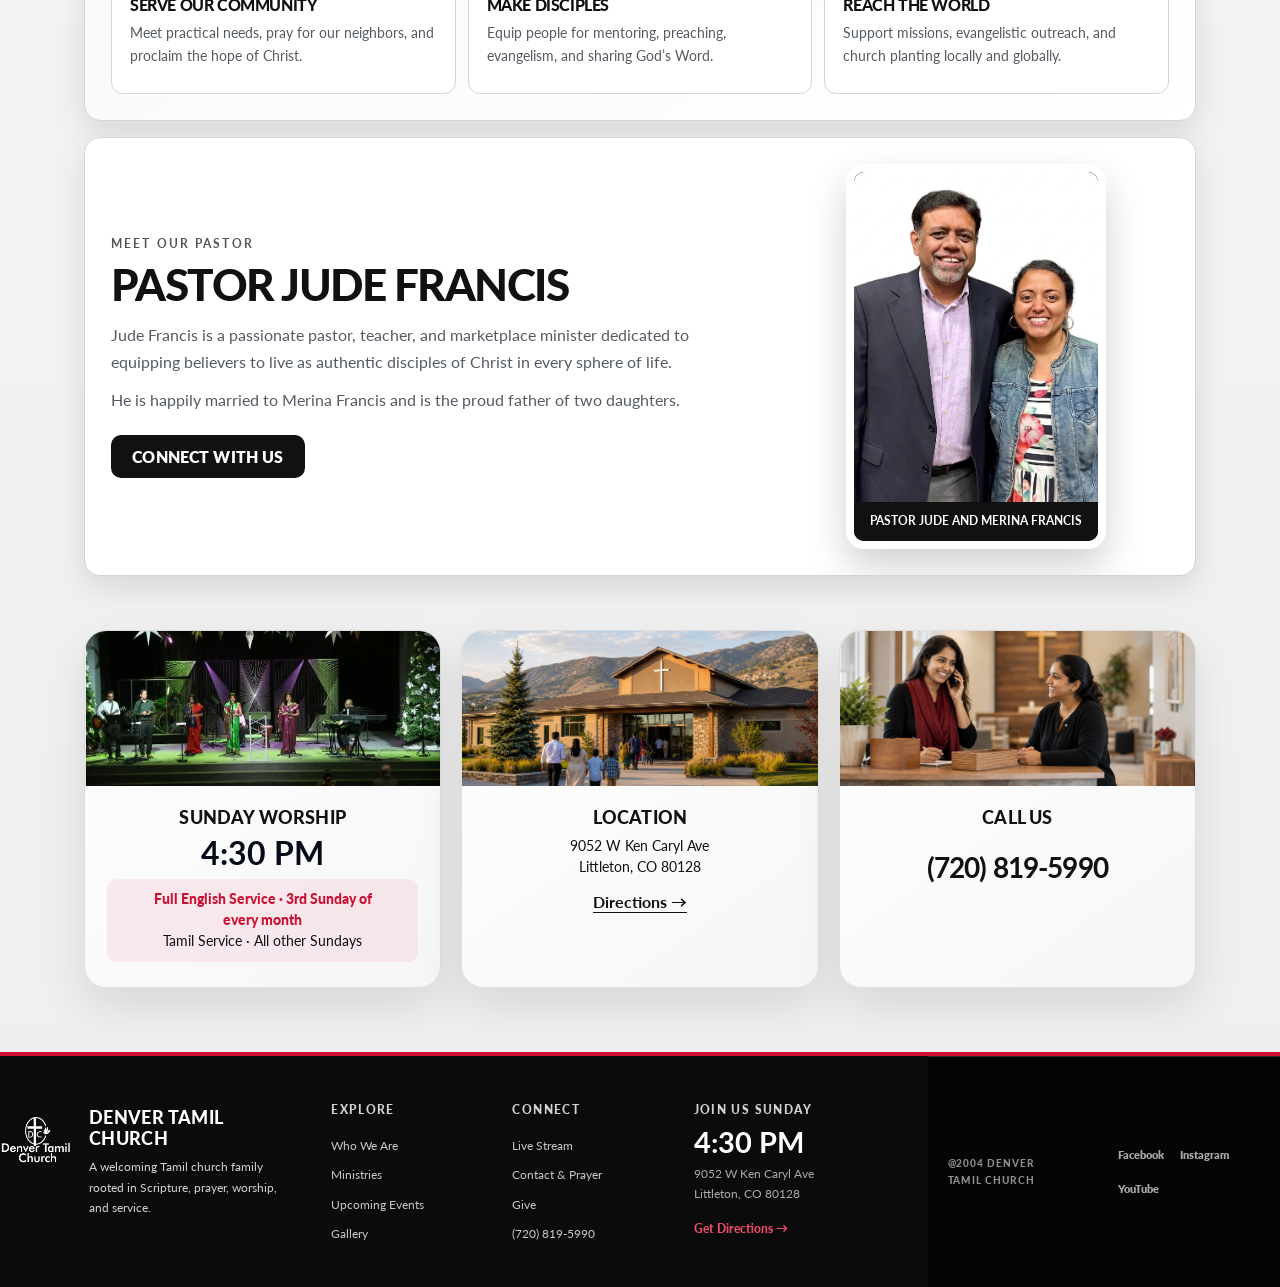
==== commit 661cce00: "Fix site references, events, live feed, and local startup" ====
--- a/index.html
+++ b/index.html
@@ -15,7 +15,7 @@
       href="https://fonts.googleapis.com/css2?family=Lato:wght@400;700;800;900&display=swap"
       rel="stylesheet"
     />
-    <link rel="icon" href="favicon.ico" type="image/x-icon" />
+    <link rel="icon" href="lOGO.png" type="image/png" />
     <link rel="stylesheet" href="styles.css?v=20260809-4" />
     <link rel="stylesheet" href="design-system.css?v=20260810-quick-info-media" />
     <noscript><style>body.home-preparing { opacity: 1; }</style></noscript>
@@ -294,6 +294,6 @@
         <p>@2004 DENVER TAMIL CHURCH</p>
       </div>
     </footer>
-    <script src="js/script.js?v=20260810-quick-info-media"></script>
+    <script src="js/script.js?v=20260820-e2e-fixes"></script>
   </body>
 </html>
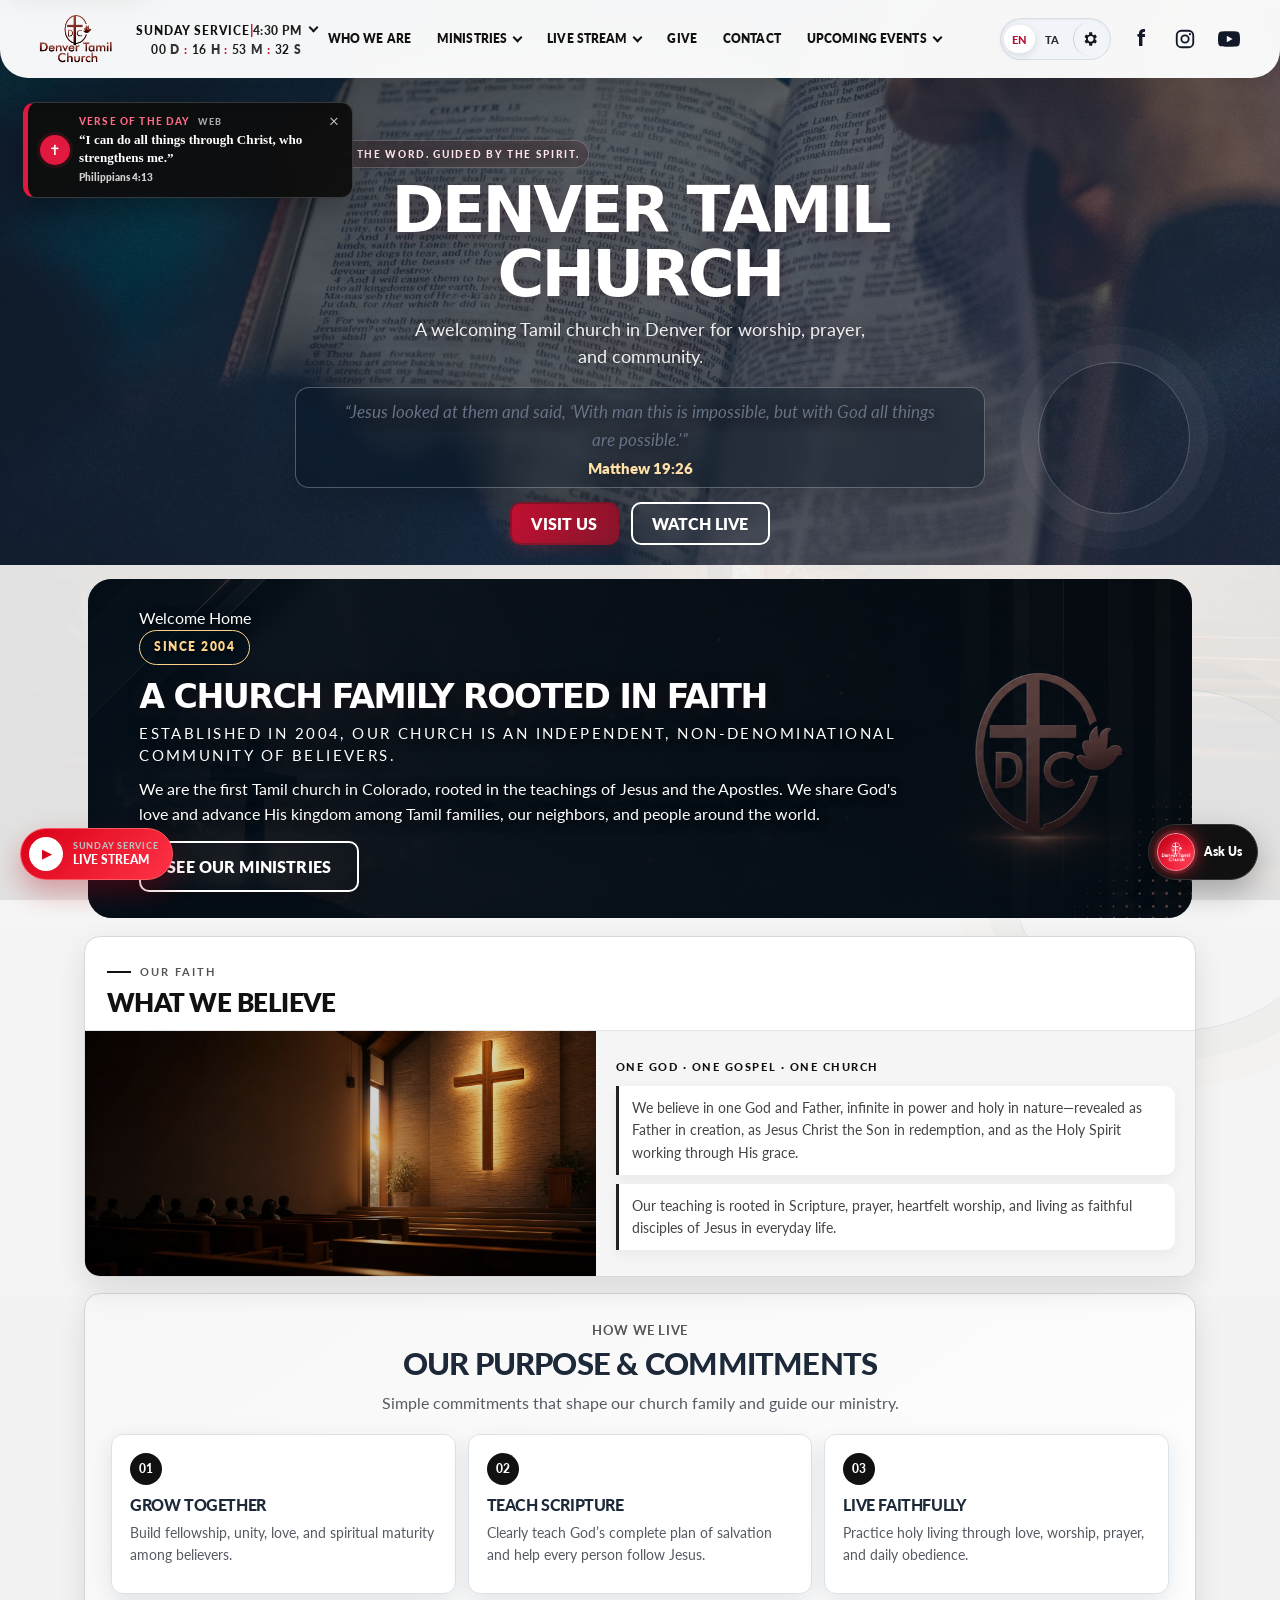
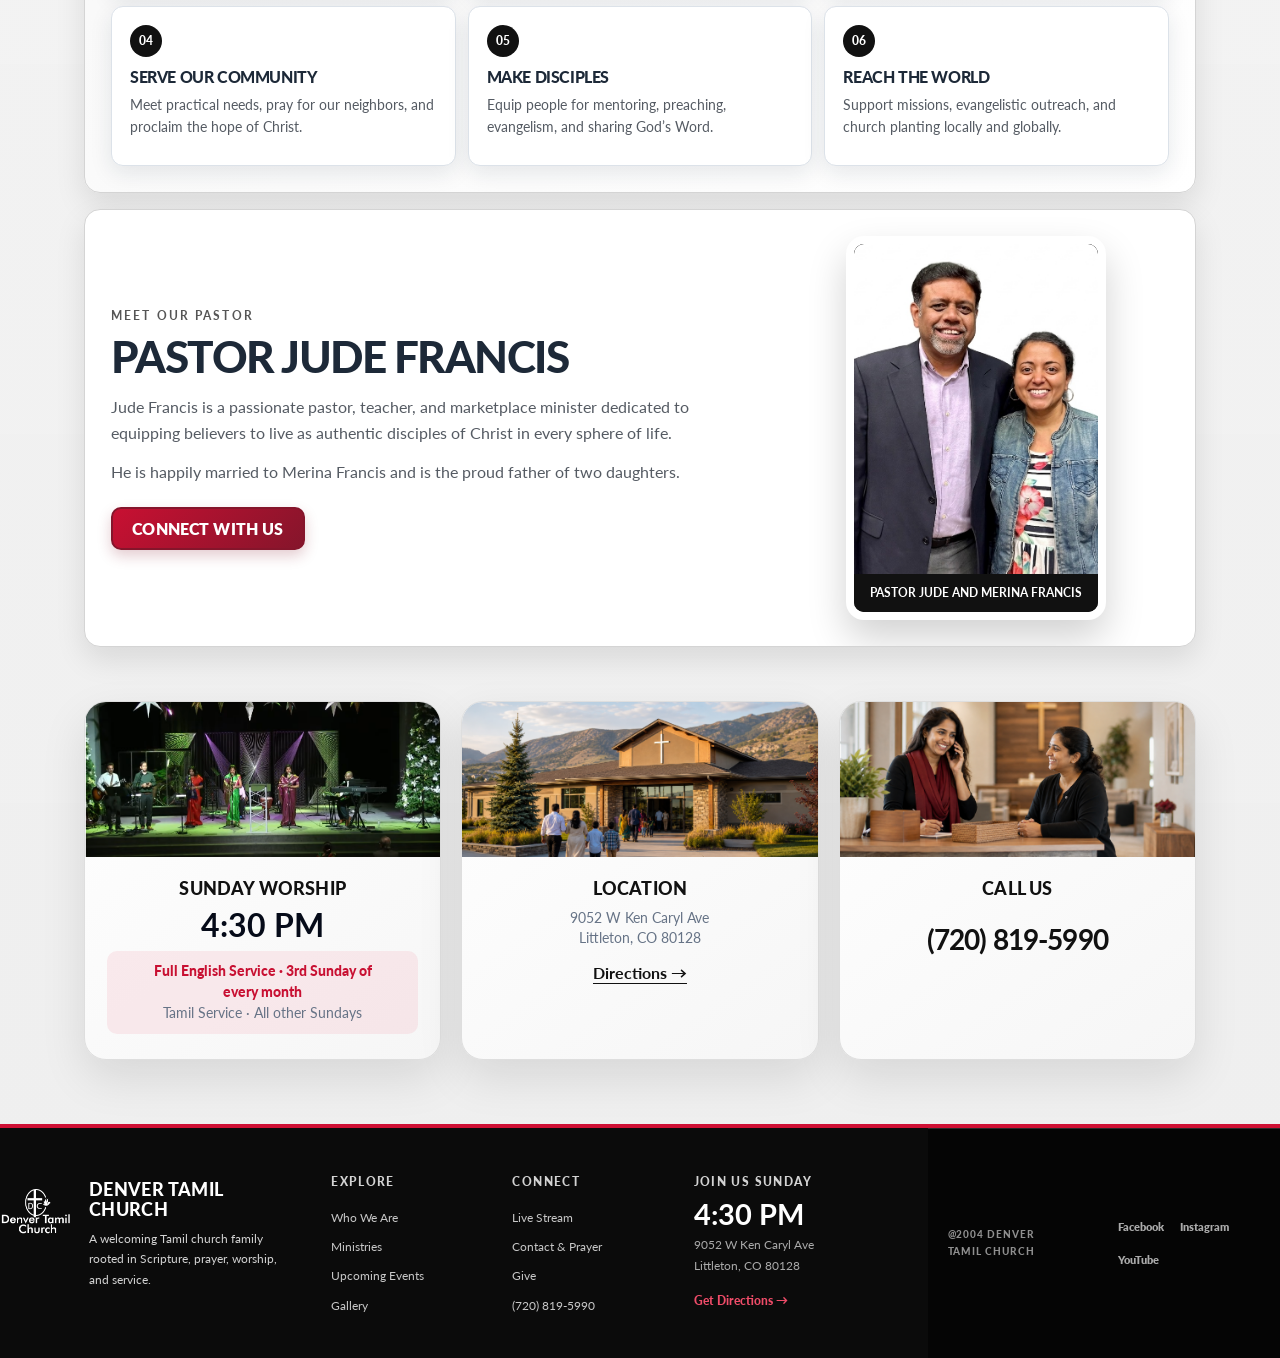
==== commit a0247bee: "Update event publishing, calendar, and site experience" ====
--- a/index.html
+++ b/index.html
@@ -18,6 +18,7 @@
     <link rel="icon" href="lOGO.png" type="image/png" />
     <link rel="stylesheet" href="styles.css?v=20260809-4" />
     <link rel="stylesheet" href="design-system.css?v=20260810-quick-info-media" />
+    <link rel="stylesheet" href="app-theme.css?v=20260820-app-theme" />
     <noscript><style>body.home-preparing { opacity: 1; }</style></noscript>
   </head>
   <body class="home-preparing">
--- a/styles.css
+++ b/styles.css
@@ -1,13 +1,13 @@
 :root {
-  --bg: #eef6ff;
+  --bg: #f3f3f3;
   --surface: #ffffff;
-  --surface-soft: #f8fbff;
-  --text: #0f172a;
-  --muted: #475569;
-  --primary: #2563eb;
-  --primary-dark: #1d4ed8;
-  --accent: #7c3aed;
-  --border: #dbe7f0;
+  --surface-soft: #f4f4f4;
+  --text: #292929;
+  --muted: #595959;
+  --primary: #cf1034;
+  --primary-dark: #a80d2b;
+  --accent: #cf1034;
+  --border: #d4d4d4;
 }
 * {
   box-sizing: border-box;
@@ -15,9 +15,9 @@
   padding: 0;
 }
 body {
-  font-family: 'Inter', sans-serif;
+  font-family: 'Lato', Helvetica, Arial, sans-serif;
   color: var(--text);
-  background: radial-gradient(circle at top, rgba(59, 130, 246, 0.14), rgba(255, 255, 255, 0.8)), var(--bg);
+  background: radial-gradient(circle at top, rgba(207, 16, 52, 0.07), rgba(255, 255, 255, 0.82)), var(--bg);
   line-height: 1.75;
   font-size: 16px;
   opacity: 0;
--- a/app-theme.css
+++ b/app-theme.css
@@ -0,0 +1,56 @@
+/* Website adaptation of the DTC native app's light visual theme. */
+:root {
+  --app-page: #f2f4f7; --app-surface: #fff; --app-surface-soft: #f7f9fb;
+  --app-text: #1d2938; --app-muted: #667386; --app-border: #dce2e9;
+  --app-red: #c81032; --app-red-dark: #85152b; --app-red-soft: #f7e7eb;
+  --app-shadow: 0 7px 22px rgba(18,38,61,.1);
+}
+body { color:var(--app-text); background-color:var(--app-page); }
+:is(p,li,dd,address) { color:var(--app-muted); }
+:is(h1,h2,h3,h4,strong,dt) { color:var(--app-text); }
+:is(.feature-card,.service-card,.event-card,.detail-card,.quick-info-card,.mission-card,.ministry-card,.give-option,.contact-form,.contact-detail-block,.contact-hub-card,.shared-contact-card,.live-watch-panel,.live-help-card,.previous-services,.previous-service-card,.gallery-albums,.gallery-album-card,.events-calendar-section,.event-list-section,.event-agenda,.event-poster-card,.event-detail,.home-commitment-grid>article) {
+  border-color:var(--app-border); background-color:var(--app-surface); color:var(--app-text); box-shadow:var(--app-shadow);
+}
+:is(.feature-card,.service-card,.event-card,.detail-card,.quick-info-card,.mission-card,.ministry-card,.give-option,.contact-form,.contact-detail-block,.contact-hub-card,.shared-contact-card,.live-watch-panel,.live-help-card,.previous-services,.previous-service-card,.gallery-albums,.gallery-album-card,.event-list-section,.event-agenda,.event-poster-card,.event-detail) :is(p,dd,li,small) { color:var(--app-muted); }
+:is(input,select,textarea) { border-color:var(--app-border); background:#fbfcfd; color:var(--app-text); }
+:is(input,textarea)::placeholder { color:var(--app-muted); opacity:.82; }
+:is(.card-icon,.quick-info-icon,.give-option-icon,.mission-icon,.contact-hub-icon,.contact-form-heading-icon) {
+  border:1px solid var(--app-border); background:#fff; color:var(--app-red); box-shadow:0 4px 9px rgba(20,25,32,.14);
+}
+:is(.btn-primary,.give-method-link,.contact-form button[type='submit']) {
+  border-color:var(--app-red-dark); background:linear-gradient(135deg,var(--app-red),var(--app-red-dark)); color:#fff; box-shadow:0 6px 14px rgba(133,21,43,.22);
+}
+:is(.btn-primary,.give-method-link,.contact-form button[type='submit']):hover { border-color:#67101f; background:linear-gradient(135deg,#d22345,#67101f); color:#fff; }
+:is(.btn-secondary,.btn-light) { border-color:var(--app-red); background:var(--app-surface); color:var(--app-red-dark); }
+:is(.btn-secondary,.btn-light):hover { border-color:var(--app-red); background:var(--app-red-soft); color:var(--app-red-dark); }
+:is(.card-action,.ministry-card-action,.link-btn:not(.btn-primary)) { color:var(--app-red-dark); }
+:is(.mission-card,.ministry-card,.gallery-album-card,.live-help-card,.give-option) { border-top-color:var(--app-red); }
+.give-page .give-option--primary { border-color:var(--app-red-dark); background:radial-gradient(circle at 90% 8%,rgba(255,255,255,.14),transparent 31%),linear-gradient(145deg,var(--app-red),#781326); color:#fff; }
+.give-page .give-option--primary :is(h2,p,.give-option-kicker,.give-assurance) { color:#fff; }
+.give-page .give-option--primary .btn { border-color:#fff; background:#fff; color:var(--app-red-dark); }
+:is(.hero,.page-hero,.page-featured,.give-hero-panel,.missions-hero-panel,.ministry-hero-panel,.contact-hero-panel,.live-hero-panel,.gallery-hero-panel,.events-hero-panel) :is(h1,h2) {
+  color:#fff; font-family:Inter,'Avenir Next','Segoe UI',system-ui,sans-serif; font-weight:900; letter-spacing:-.045em; line-height:1; text-shadow:0 3px 18px rgba(67,4,18,.28);
+}
+:is(.hero,.page-hero,.page-featured,.give-hero-panel,.missions-hero-panel,.ministry-hero-panel,.contact-hero-panel,.live-hero-panel,.gallery-hero-panel,.events-hero-panel) .eyebrow {
+  width:max-content; padding:6px 9px; border:1px solid rgba(255,255,255,.22); border-radius:999px; background:rgba(73,5,21,.2); color:#ffe3e9; font-size:.65rem; font-weight:900; letter-spacing:.16em; backdrop-filter:blur(8px);
+}
+.event-agenda { border-color:#34373d; background:#17191d; color:#fff; }
+.event-agenda-heading { border-bottom-color:#3b3d42; background:#101216; }
+.event-agenda-heading :is(h2,h3) { color:#fff; }
+.event-agenda-heading .eyebrow { color:#ff8da1; }
+.event-agenda-window { background:#17191d; }
+.event-agenda-item { border-color:#34373d; background:#25282e; }
+.event-agenda-item:hover { background:#292d34; }
+.event-agenda-item time { background:var(--app-red); color:#fff; }
+.event-agenda-copy>strong { color:#fff; }
+.event-agenda-copy small { color:#c7c9ce; }
+.event-agenda-arrow { color:#ff718c; }
+.contact-hub-card { overflow:hidden; padding-top:0; }
+.contact-hub-heading { margin-inline:-20px; padding:20px; background:linear-gradient(135deg,#292c32,#15171a); }
+.contact-hub-heading :is(h2,p) { color:#fff; }
+.contact-hub-heading .eyebrow { color:#ff8da1; }
+.contact-hub-action { border-color:var(--app-border); background:var(--app-surface-soft); }
+:where(a,button,input,select,textarea,[tabindex]):focus-visible { outline-color:var(--app-red); }
+@media(max-width:720px) {
+  :is(.hero,.page-hero,.page-featured,.give-hero-panel,.missions-hero-panel,.ministry-hero-panel,.contact-hero-panel,.live-hero-panel,.gallery-hero-panel,.events-hero-panel) :is(h1,h2) { font-size:clamp(2rem,9vw,3rem); }
+}
